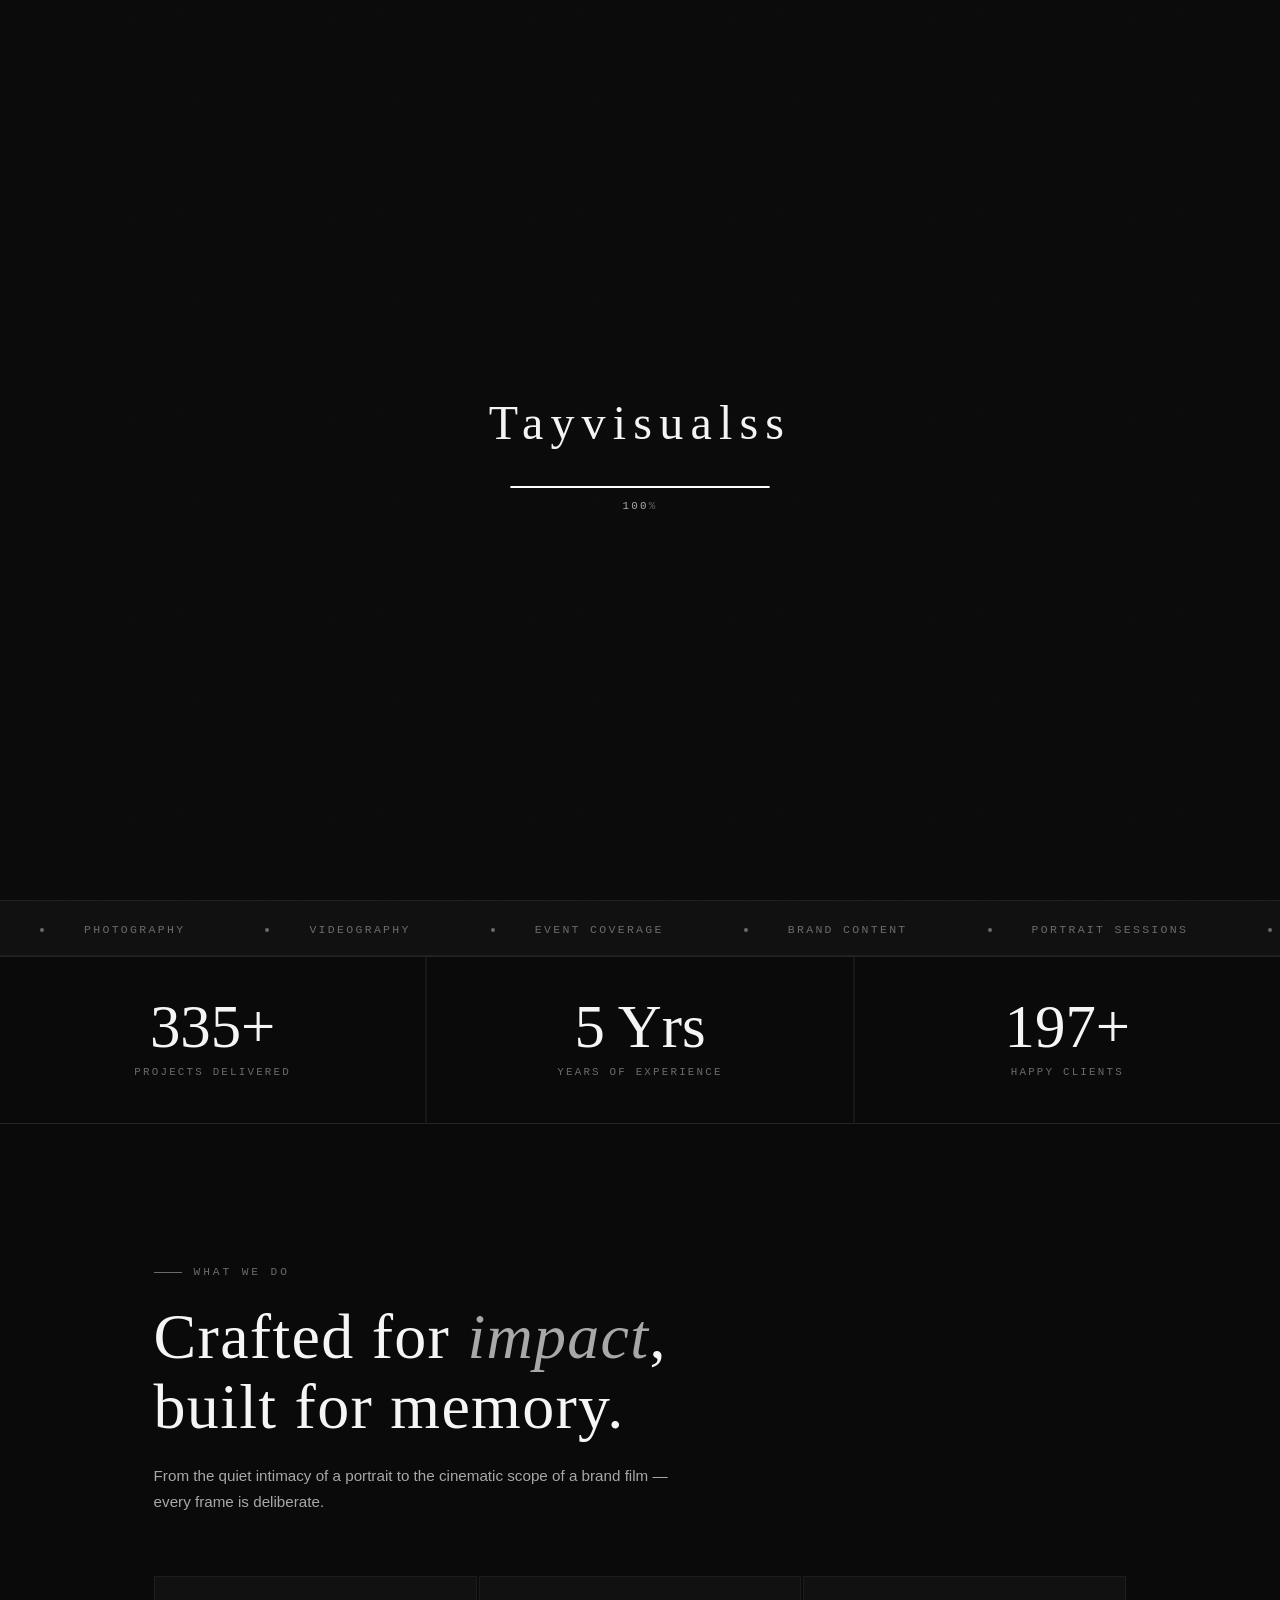
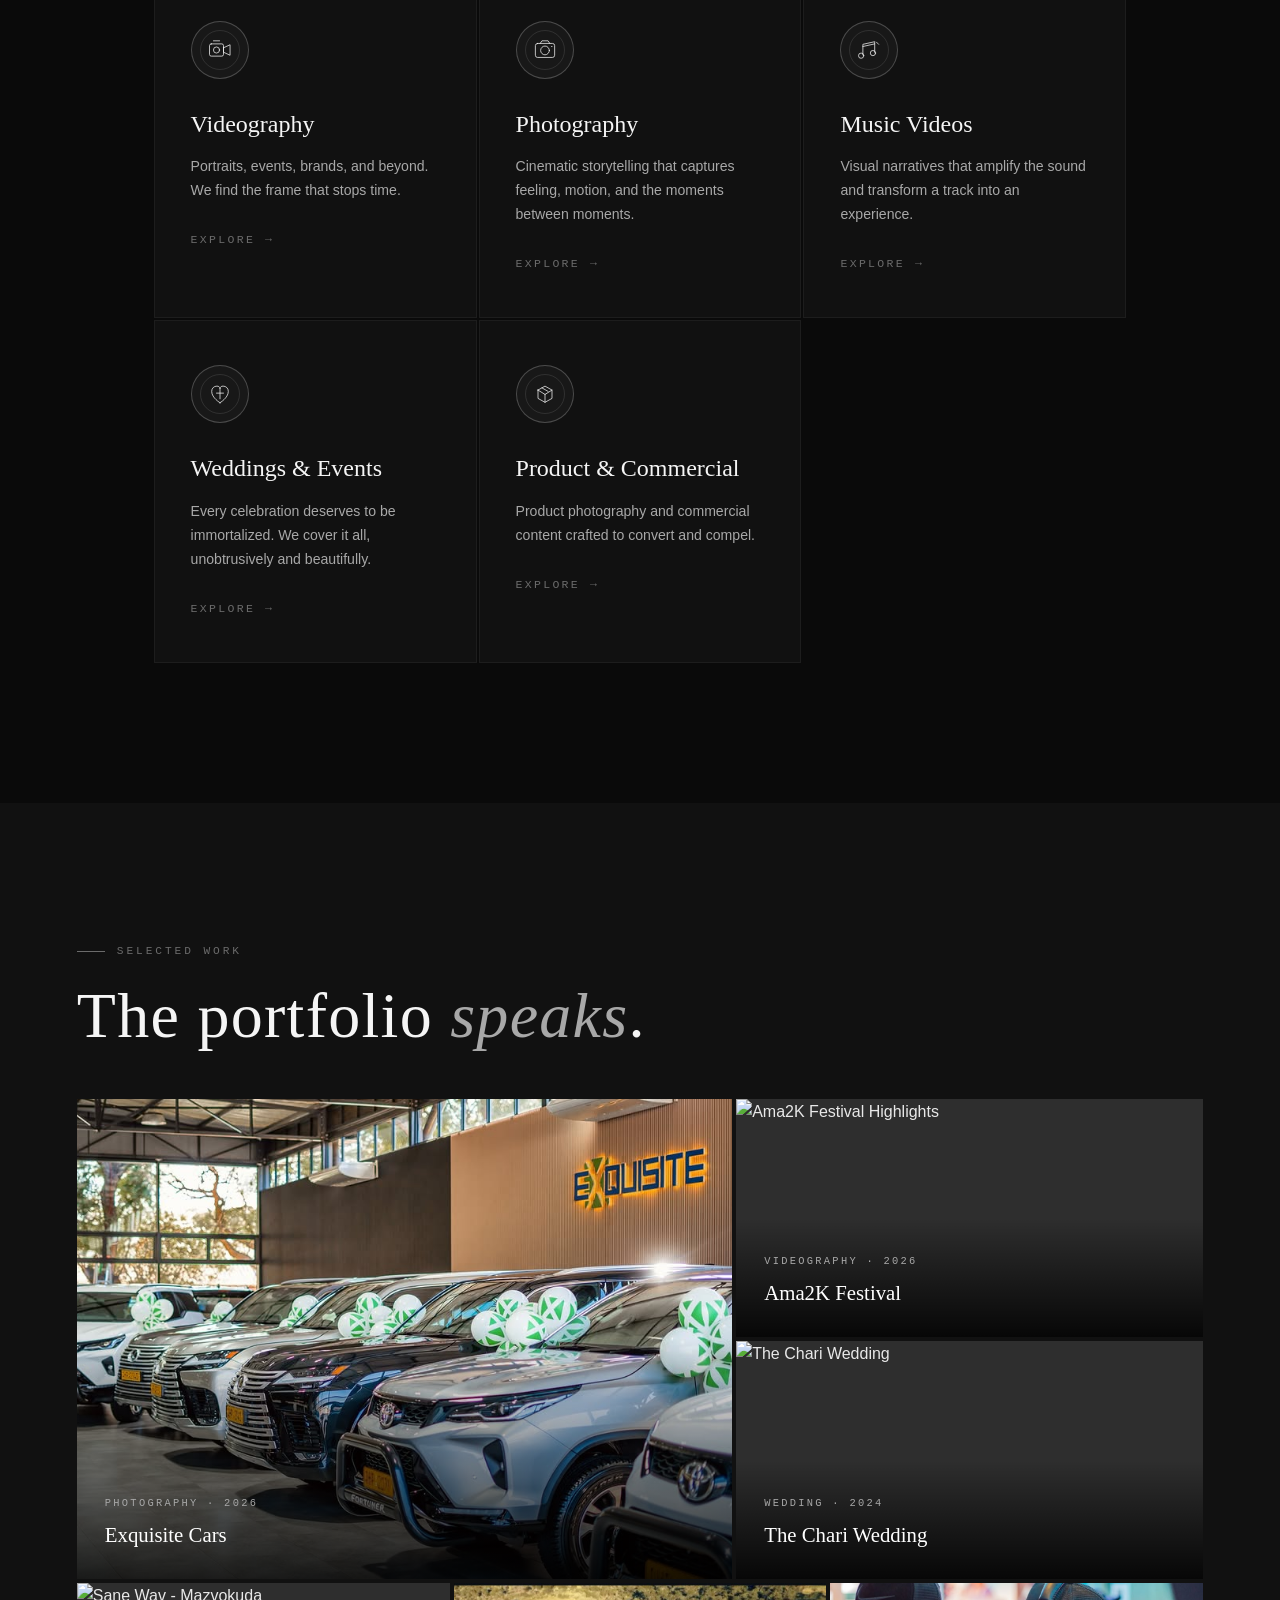
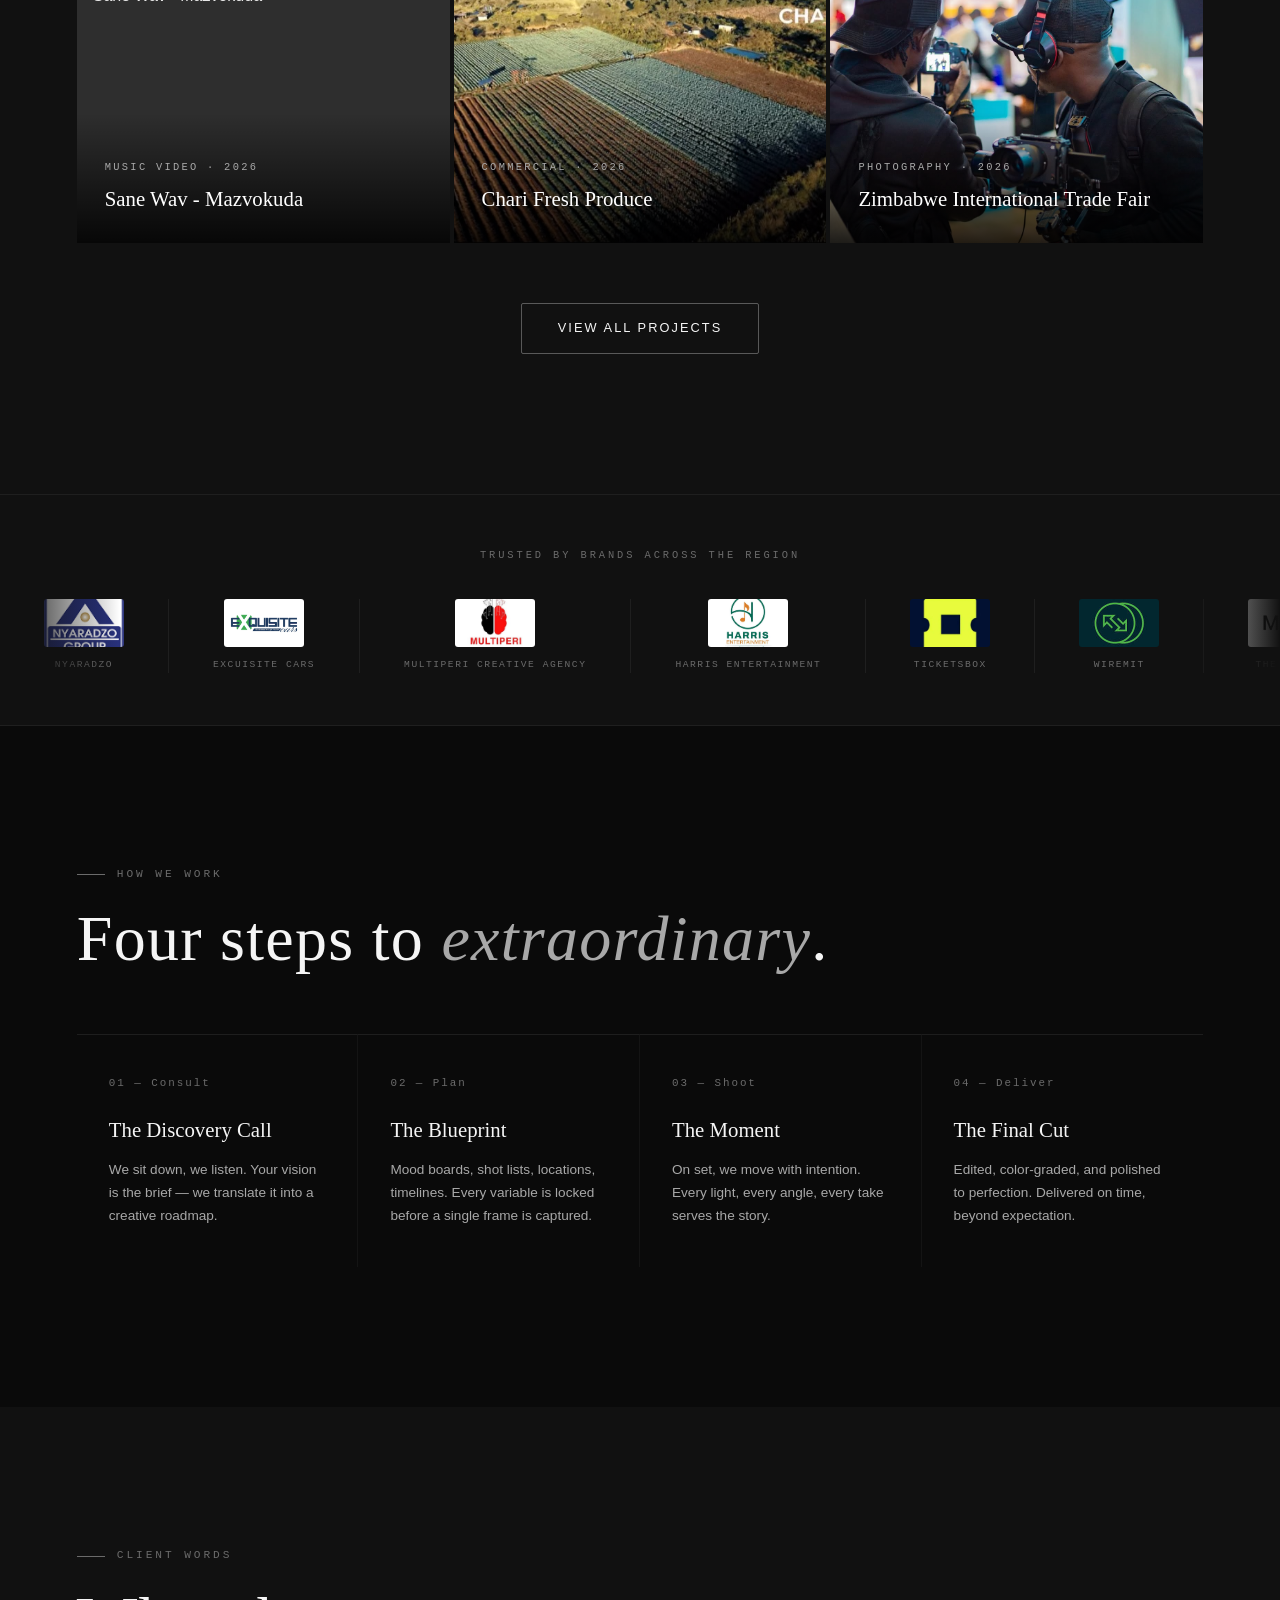
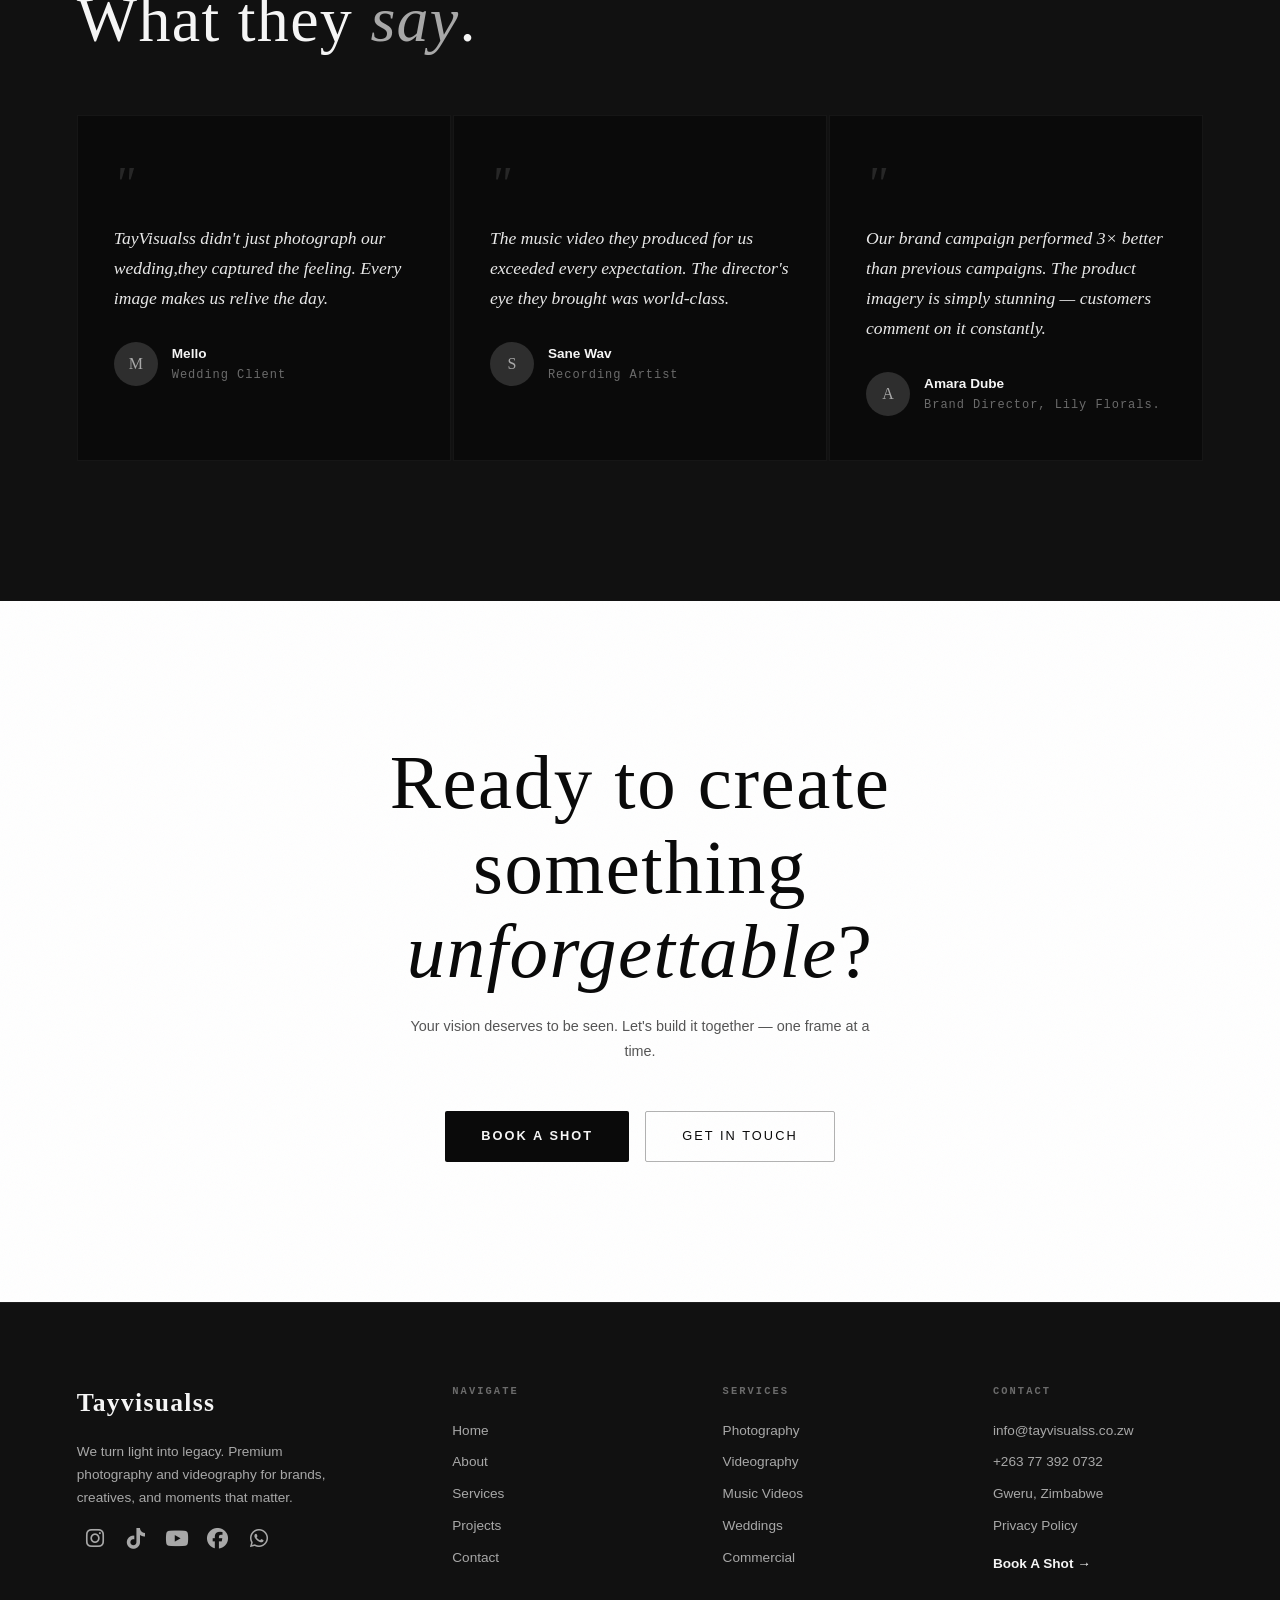
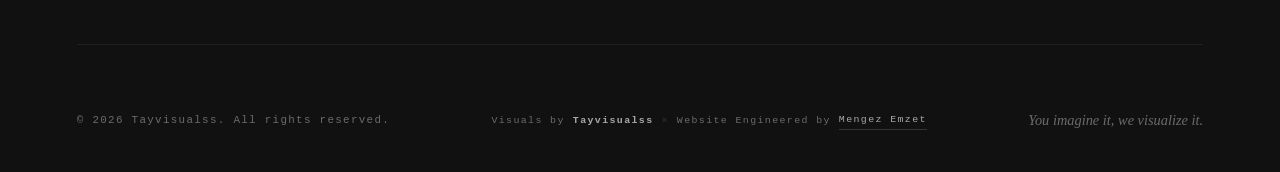
==== index.html @ 9917e2be "Fixed footer links" ====
<!DOCTYPE html>
<html lang="en">
<head>
  <meta charset="UTF-8" />
  <meta name="viewport" content="width=device-width, initial-scale=1.0, maximum-scale=1.0, user-scalable=no" />
  <meta name="description" content="TayVisualss — Premium photography & videography. We visualize the stories you imagine." />
  <title>TayVisualss — Videography & Photography</title>
  <link rel="stylesheet" href="https://cdnjs.cloudflare.com/ajax/libs/font-awesome/6.5.0/css/all.min.css" />
  <link rel="stylesheet" href="style.css">
  <link rel="icon" href="assets/logo.jpeg">
  <meta http-equiv="Content-Security-Policy" content="default-src 'self'; script-src 'self' 'unsafe-inline' https://www.google.com/recaptcha/ https://www.gstatic.com/recaptcha/; style-src 'self' 'unsafe-inline' https://cdnjs.cloudflare.com https://fonts.googleapis.com; font-src 'self' https://cdnjs.cloudflare.com https://fonts.gstatic.com data:; img-src 'self' data: blob: https://img.youtube.com https://images.unsplash.com; media-src 'self'; frame-src https://www.google.com/recaptcha/ https://recaptcha.google.com/; connect-src 'self' https://formspree.io; form-action 'self' https://formspree.io; base-uri 'self'; object-src 'none';">
  <meta http-equiv="X-XSS-Protection" content="1; mode=block" />
  <meta http-equiv="X-Content-Type-Options" content="nosniff" />
  <meta http-equiv="X-Frame-Options" content="DENY" />
  <meta http-equiv="Referrer-Policy" content="strict-origin-when-cross-origin" />
  <meta name="robots" content="noimageindex, noodp" />
</head>
<body>

<!-- ════════════════════════════════════════════════
     PAGE LOADER
════════════════════════════════════════════════ -->
<div id="page-loader">
  <div class="loader-logo">Tayvisualss</div>
  <div class="loader-bar-wrapper">
    <div class="loader-bar">
      <div class="loader-bar-progress"></div>
    </div>
    <div class="loader-percentage">
      <span id="loader-percent">0</span>%
    </div>
  </div>
</div>

<!-- PAGE TRANSITION CURTAIN -->
<div class="page-transition"></div>

<!-- ════════════════════════════════════════════════
     CUSTOM CURSOR
════════════════════════════════════════════════ -->
<div class="cursor-dot"></div>
<div class="cursor-ring"></div>

<!-- ════════════════════════════════════════════════
     MOBILE MENU OVERLAY
════════════════════════════════════════════════ -->
<div class="mobile-menu-overlay"></div>

<!-- ════════════════════════════════════════════════
     MOBILE MENU
════════════════════════════════════════════════ -->
<nav class="mobile-menu">
  <ul class="mobile-nav-links">
    <li><a class="mobile-nav-link" href="index.html" data-page="home">Home</a></li>
    <li><a class="mobile-nav-link" href="about.html" data-page="about">About</a></li>
    <li><a class="mobile-nav-link" href="services.html" data-page="services">Services</a></li>
    <li><a class="mobile-nav-link" href="projects.html" data-page="projects">Projects</a></li>
    <li><a class="mobile-nav-link" href="contact.html" data-page="contact">Contact</a></li>
  </ul>
  <a class="mobile-nav-cta" href="book.html" data-page="book">Book A Shot</a>
  <p class="mobile-menu-footer">© 2026 Tayvisualss</p>
</nav>

<!-- ════════════════════════════════════════════════
     NAVBAR
════════════════════════════════════════════════ -->
<header id="navbar">
  <div class="nav-inner">
    <a class="nav-brand" href="#" data-page="home">
      <!-- ─── PICTURE LOGO ────────────────────────────────── -->
      <div class="nav-logo-wrapper">
        <picture class="nav-logo-picture">
          <!-- WebP format (modern browsers) -->
          <source 
            srcset="assets/logo.jpeg" 
            type="image/webp"
          >
          <!-- PNG fallback -->
          <source 
            srcset="assets/logo.jpeg" 
            type="image/png"
          >
          <!-- SVG fallback (if you want to keep it) -->
          <img 
            src="assets/logo.jpeg" 
            alt="TayVisualss Logo" 
            class="nav-logo-img"
            width="40"
            height="40"
            loading="lazy"
          >
        </picture>
      </div>
      <span class="nav-name">Tayvisualss</span>
    </a>

    <ul class="nav-links">
      <li><a class="nav-link active" href="index.html" data-page="home">Home</a></li>
      <li><a class="nav-link" href="about.html" data-page="about">About</a></li>
      <li><a class="nav-link" href="services.html" data-page="services">Services</a></li>
      <li><a class="nav-link" href="projects.html" data-page="projects">Projects</a></li>
      <li><a class="nav-link" href="contact.html" data-page="contact">Contact</a></li>
      <li><a class="nav-cta" href="book.html" data-page="book">Book A Shot</a></li>
    </ul>

    <button class="hamburger" aria-label="Menu">
      <span></span><span></span><span></span>
    </button>
  </div>
</header>

<!-- ════════════════════════════════════════════════
     PAGE: HOME
════════════════════════════════════════════════ -->
<main id="page-home" class="page active">

  <!-- HERO -->
<section class="hero">
  
  <!-- ─── VIDEO BACKGROUND ─────────────────────────── -->
  <div class="hero-video-bg">
    <video 
      autoplay 
      muted 
      loop 
      playsinline 
      preload="auto"
      poster="assets/hero-poster.jpg"
    >
      <source src="assets/hero-video.mp4" type="video/mp4">
      <source src="assets/hero-video.mp4" type="video/webm">
      <!-- Fallback message if video fails -->
      <p>Your browser doesn't support HTML5 video.</p>
    </video>
    <div class="hero-overlay"></div>
  </div>

  <!-- ─── CANVAS FALLBACK (hidden by default) ──────── -->
  <div class="hero-canvas-bg" style="display:none;">
    <canvas id="hero-canvas"></canvas>
  </div>

  <!-- ─── HERO CONTENT ──────────────────────────────── -->
  <div class="hero-content">
    <h1 class="hero-title hero-animate" style="opacity:0;transform:translateY(-30px);transition:opacity 0.9s cubic-bezier(.16,1,.3,1),transform 0.9s cubic-bezier(.16,1,.3,1)">
      TayVisualss
    </h1>

    <div class="hero-spacer hero-animate" style="opacity:0;transition:opacity 1s ease 0.3s">
      <div class="hero-spacer-line"></div>
    </div>

    <p class="hero-tagline hero-animate" style="opacity:0;transform:translateY(20px);transition:opacity 0.9s cubic-bezier(.16,1,.3,1) 0.45s,transform 0.9s cubic-bezier(.16,1,.3,1) 0.45s">
      You imagine it, we visualize it.
    </p>

    <p class="hero-sub hero-animate" style="opacity:0;transition:opacity 0.9s ease 0.6s">
        Videography · Photography
    </p>

    <div class="hero-cta-group hero-animate" style="opacity:0;transform:translateY(16px);transition:opacity 0.9s ease 0.75s,transform 0.9s ease 0.75s">
      <a class="btn-primary" href="book.html" data-page="book">
        <span>Book A Shot</span>
        <span>→</span>
      </a>
      <a class="btn-secondary" href="projects.html" data-page="projects">View Work</a>
    </div>
  </div>
</section>


  <!-- TICKER -->
  <div class="ticker-wrap">
    <div class="ticker-track">
      <span class="ticker-item"><span class="dot"></span>Photography</span>
      <span class="ticker-item"><span class="dot"></span>Videography</span>
      <span class="ticker-item"><span class="dot"></span>Event Coverage</span>
      <span class="ticker-item"><span class="dot"></span>Brand Content</span>
      <span class="ticker-item"><span class="dot"></span>Portrait Sessions</span>
      <span class="ticker-item"><span class="dot"></span>Commercial Shoots</span>
      <span class="ticker-item"><span class="dot"></span>Wedding Films</span>
      <span class="ticker-item"><span class="dot"></span>Music Videos</span>
      <span class="ticker-item"><span class="dot"></span>Documentary</span>
      <span class="ticker-item"><span class="dot"></span>Product Photography</span>
    </div>
  </div>

  <!-- STATS -->
  <div class="stats-strip">
    <div class="stat-item reveal from-bottom">
      <span class="stat-number" data-count="340" data-suffix="+">0</span>
      <span class="stat-label">Projects Delivered</span>
    </div>
    <div class="stat-item reveal from-bottom reveal-delay-1">
      <span class="stat-number" data-count="5" data-suffix=" Yrs">0</span>
      <span class="stat-label">Years of Experience</span>
    </div>
    <div class="stat-item reveal from-bottom reveal-delay-2">
      <span class="stat-number" data-count="200" data-suffix="+">0</span>
      <span class="stat-label">Happy Clients</span>
    </div>
    <!-- <div class="stat-item reveal from-bottom reveal-delay-3">
      <span class="stat-number" data-count="12" data-suffix="">0</span>
      <span class="stat-label">Industry Awards</span>
    </div> -->
  </div>

  <!-- SERVICES PREVIEW -->
  <div class="section-full" style="background:var(--black);padding-top:var(--section-pad);padding-bottom:var(--section-pad)">
    <div class="section" style="padding-top:0;padding-bottom:0">
      <div class="reveal from-left">
        <span class="section-label">What We Do</span>
        <h2 class="section-title">Crafted for <em>impact</em>,<br>built for memory.</h2>
        <p class="section-desc">From the quiet intimacy of a portrait to the cinematic scope of a brand film — every frame is deliberate.</p>
      </div>

      <div class="services-preview-grid" style="margin-top:60px">

        <!-- Videography -->
        <div class="service-card reveal from-left">
          <span class="service-card-icon futuristic-icon" aria-hidden="true">
            <svg viewBox="0 0 64 64" fill="none">
              <rect x="8" y="18" width="32" height="28" rx="4"></rect>
              <path d="M40 27L55 20V44L40 37V27Z"></path>
              <circle cx="24" cy="32" r="7"></circle>
              <path d="M17 11H31"></path>
            </svg>
          </span>
          <h3 class="service-card-title">Videography</h3>
          <p class="service-card-desc">Portraits, events, brands, and beyond. We find the frame that stops time.</p>
          <a href="services.html"><div class="service-card-arrow">Explore <span>→</span></div></a>
        </div>
      
        <!-- Photography -->
        <div class="service-card reveal from-bottom reveal-delay-1">
          <span class="service-card-icon futuristic-icon" aria-hidden="true">
            <svg viewBox="0 0 64 64" fill="none">
              <rect x="10" y="17" width="44" height="32" rx="5"></rect>
              <circle cx="32" cy="33" r="10"></circle>
              <path d="M21 17L25 11H39L43 17"></path>
              <path d="M47 24H48"></path>
            </svg>
          </span>
          <h3 class="service-card-title">Photography</h3>
          <p class="service-card-desc">Cinematic storytelling that captures feeling, motion, and the moments between moments.</p>
          <a href="services.html"><div class="service-card-arrow">Explore <span>→</span></div></a>
        </div>
      
        <!-- Music Videos -->
        <div class="service-card reveal from-left reveal-delay-1">
          <span class="service-card-icon futuristic-icon" aria-hidden="true">
            <svg viewBox="0 0 64 64" fill="none">
              <path d="M18 43V19L45 13V37"></path>
              <path d="M18 24L45 18"></path>
              <circle cx="14" cy="45" r="6"></circle>
              <circle cx="41" cy="39" r="6"></circle>
              <path d="M49 14L54 19"></path>
            </svg>
          </span>
          <h3 class="service-card-title">Music Videos</h3>
          <p class="service-card-desc">Visual narratives that amplify the sound and transform a track into an experience.</p>
          <a href="services.html"><div class="service-card-arrow">Explore <span>→</span></div></a>
        </div>
      
        <!-- Weddings & Events -->
        <div class="service-card reveal from-bottom reveal-delay-2">
          <span class="service-card-icon futuristic-icon" aria-hidden="true">
            <svg viewBox="0 0 64 64" fill="none">
              <path d="M32 52S13 41 13 26C13 19 18 14 25 14C29 14 32 16 32 20C32 16 35 14 39 14C46 14 51 19 51 26C51 41 32 52 32 52Z"></path>
              <path d="M32 20V43"></path>
              <path d="M24 30H40"></path>
            </svg>
          </span>
          <h3 class="service-card-title">Weddings & Events</h3>
          <p class="service-card-desc">Every celebration deserves to be immortalized. We cover it all, unobtrusively and beautifully.</p>
          <a href="services.html"><div class="service-card-arrow">Explore <span>→</span></div></a>
        </div>
      
        <!-- Product & Commercial -->
        <div class="service-card reveal from-right reveal-delay-3">
          <span class="service-card-icon futuristic-icon" aria-hidden="true">
            <svg viewBox="0 0 64 64" fill="none">
              <path d="M16 23L32 14L48 23V42L32 51L16 42V23Z"></path>
              <path d="M16 23L32 33L48 23"></path>
              <path d="M32 33V51"></path>
              <path d="M25 18L39 26"></path>
            </svg>
          </span>
          <h3 class="service-card-title">Product & Commercial</h3>
          <p class="service-card-desc">Product photography and commercial content crafted to convert and compel.</p>
          <a href="services.html"><div class="service-card-arrow">Explore <span>→</span></div></a>
        </div>
      
      </div>
    </div>
  </div>



  <div class="section-full" style="padding:var(--section-pad) clamp(20px,6vw,80px);background:var(--off-black)">
    <div style="max-width:1400px;margin:0 auto">
      <div class="reveal from-left">
        <span class="section-label">Selected Work</span>
        <h2 class="section-title">The portfolio <em>speaks</em>.</h2>
      </div>
      <div class="work-grid reveal from-bottom" style="margin-top:48px">
  
        <!-- 1 — LARGE hero item: Portrait / Photography -->
        <div class="work-item">
          <img
            class="work-img" draggable="false" data-no-context="true"
            src="images/exquisite.jpg"
            alt="Exquisite Cars"
            loading="lazy"
          />
          <div class="work-item-overlay"></div>
          <div class="work-item-info">
            <div class="work-item-cat">Photography · 2026</div>
            <div class="work-item-title">Exquisite Cars</div>
          </div>
        </div>
  
        <!-- 2 — Music / Videography (YouTube thumbnail) -->
        <div class="work-item">
          <img
            class="work-img" draggable="false" data-no-context="true"
            src="https://img.youtube.com/vi/60IUKSgQ1CE/maxresdefault.jpg"
            alt="Ama2K Festival Highlights"
            loading="lazy"
          />
          <div class="work-item-overlay"></div>
          <div class="work-item-info">
            <div class="work-item-cat">Videography · 2026</div>
            <div class="work-item-title">Ama2K Festival</div>
          </div>
        </div>
  
        <!-- 3 — Wedding / Photography -->
        <div class="work-item">
          <img
            class="work-img" draggable="false" data-no-context="true"
            src="https://img.youtube.com/vi/OD10NaL5gQY/maxresdefault.jpg"
            alt="The Chari Wedding"
            loading="lazy"
          />
          <div class="work-item-overlay"></div>
          <div class="work-item-info">
            <div class="work-item-cat">Wedding · 2024</div>
            <div class="work-item-title">The Chari Wedding</div>
          </div>
        </div>
  
        <!-- 4 — Music Video (YouTube thumbnail) -->
        <div class="work-item">
          <img
            class="work-img" draggable="false" data-no-context="true"
            src="https://img.youtube.com/vi/4LANEaKaPBE/maxresdefault.jpg"
            alt="Sane Wav - Mazvokuda"
            loading="lazy"
          />
          <div class="work-item-overlay"></div>
          <div class="work-item-info">
            <div class="work-item-cat">Music Video · 2026</div>
            <div class="work-item-title">Sane Wav - Mazvokuda</div>
          </div>
        </div>
  
        <!-- 5 — Commercial / Product Photography -->
        <div class="work-item">
          <img
            class="work-img" draggable="false" data-no-context="true"
            src="images/chari.jpg"
            alt="Chari Fresh Produce"
            loading="lazy"
          />
          <div class="work-item-overlay"></div>
          <div class="work-item-info">
            <div class="work-item-cat">Commercial · 2026</div>
            <div class="work-item-title">Chari Fresh Produce</div>
          </div>
        </div>
  
        <div class="work-item">
          <img
            class="work-img" draggable="false" data-no-context="true"
            src="images/zitf.jpg"
            alt="ZITF"
            loading="lazy"
          />
          <div class="work-item-overlay"></div>
          <div class="work-item-info">
            <div class="work-item-cat">Photography · 2026</div>
            <div class="work-item-title">Zimbabwe International Trade Fair</div>
          </div>
        </div>
  
      </div>
  
      <!-- ─── VIEW ALL PROJECTS BUTTON ─── -->
      <div style="text-align:center;margin-top:60px" class="reveal from-bottom">
        <a class="btn-secondary" href="projects.html" data-page="projects">
          View All Projects
        </a>
      </div>
  
    </div>
  </div>

    <!-- BRANDS TICKER -->
    <div class="brands-section">
      <div class="brands-label reveal from-top">Trusted by brands across the region</div>
      <div class="brands-ticker-wrap">
        <!-- fade edges -->
        <div class="brands-fade brands-fade-left"></div>
        <div class="brands-fade brands-fade-right"></div>
        <div class="brands-ticker-track" id="brands-track">
          <!-- Brand 1 -->
          <div class="brand-item">
            <img src="images/nyaradzo.png" alt="Brand 1" class="brand-img" />
            <span class="brand-name">NYARADZO</span>
          </div>
          <!-- Brand 2 -->
          <div class="brand-item">
            <img src="images/excuisite.png" alt="Brand 2" class="brand-img" />
            <span class="brand-name">EXCUISITE CARS</span>
          </div>
          <!-- Brand 3 -->
          <div class="brand-item">
            <img src="images/multiperi.jpeg" alt="Brand 3" class="brand-img" />
            <span class="brand-name">MULTIPERI CREATIVE AGENCY</span>
          </div>
          <!-- Brand 4 -->
          <div class="brand-item">
            <img src="images/harris.jpeg" alt="Brand 4" class="brand-img" />
            <span class="brand-name">HARRIS ENTERTAINMENT</span>
          </div>
          <!-- Brand 5 -->
          <div class="brand-item">
            <img src="images/ticketsbox.jpeg" alt="Brand 5" class="brand-img" />
            <span class="brand-name">TICKETSBOX</span>
          </div>
          <!-- Brand 6 -->
          <div class="brand-item">
            <img src="images/wiremit.jpeg" alt="Brand 6" class="brand-img" />
            <span class="brand-name">WIREMIT</span>
          </div>
          <!-- Brand 7 -->
          <div class="brand-item">
            <img src="images/milli.png" alt="Brand 7" class="brand-img" />
            <span class="brand-name">THE MILLI</span>
          </div>
          <!-- Brand 8 -->
          <div class="brand-item">
            <img src="images/ja dijo.jpeg" alt="Brand 8" class="brand-img" />
            <span class="brand-name">JA'DIJO</span>
          </div>
          <!-- Duplicate set for seamless loop -->
          <div class="brand-item">
            <img src="images/nyaradzo.png" alt="Brand 1" class="brand-img" />
            <span class="brand-name">NYARADZO</span>
          </div>
          <div class="brand-item">
            <img src="images/excuisite.png" alt="Brand 2" class="brand-img" />
            <span class="brand-name">EXQUISITE CARS</span>
          </div>
          <div class="brand-item">
            <img src="images/multiperi.jpeg" alt="Brand 3" class="brand-img" />
            <span class="brand-name">MULTIPERI CREATIVE AGENCY</span>
          </div>
          <div class="brand-item">
            <img src="images/harris.jpeg" alt="Brand 4" class="brand-img" />
            <span class="brand-name">HARRIS ENTERTAINMENT</span>
          </div>
          <div class="brand-item">
            <img src="images/ticketsbox.jpeg" alt="Brand 5" class="brand-img" />
            <span class="brand-name">TICKETSBOX</span>
          </div>
          <div class="brand-item">
            <img src="images/wiremit.jpeg" alt="Brand 6" class="brand-img" />
            <span class="brand-name">WIREMIT</span>
          </div>
          <div class="brand-item">
            <img src="images/milli.png" alt="Brand 7" class="brand-img" />
            <span class="brand-name">THE MILLI</span>
          </div>
          <div class="brand-item">
            <img src="images/ja dijo.jpeg" alt="Brand 8" class="brand-img" />
            <span class="brand-name">JA'DIJO</span>
          </div>
        </div>
      </div>
    </div>

  <!-- PROCESS -->
  <div class="section-full" style="background:var(--black);padding:var(--section-pad) clamp(20px,6vw,80px)">
    <div style="max-width:1400px;margin:0 auto">
      <div class="reveal from-top">
        <span class="section-label">How We Work</span>
        <h2 class="section-title">Four steps to <em>extraordinary</em>.</h2>
      </div>
      <div class="process-steps reveal from-bottom">
        <div class="process-step">
          <div class="process-step-num">01 — Consult</div>
          <h4 class="process-step-title">The Discovery Call</h4>
          <p class="process-step-desc">We sit down, we listen. Your vision is the brief — we translate it into a creative roadmap.</p>
        </div>
        <div class="process-step">
          <div class="process-step-num">02 — Plan</div>
          <h4 class="process-step-title">The Blueprint</h4>
          <p class="process-step-desc">Mood boards, shot lists, locations, timelines. Every variable is locked before a single frame is captured.</p>
        </div>
        <div class="process-step">
          <div class="process-step-num">03 — Shoot</div>
          <h4 class="process-step-title">The Moment</h4>
          <p class="process-step-desc">On set, we move with intention. Every light, every angle, every take serves the story.</p>
        </div>
        <div class="process-step">
          <div class="process-step-num">04 — Deliver</div>
          <h4 class="process-step-title">The Final Cut</h4>
          <p class="process-step-desc">Edited, color-graded, and polished to perfection. Delivered on time, beyond expectation.</p>
        </div>
      </div>
    </div>
  </div>

  <!-- TESTIMONIALS -->
  <div class="section-full testimonials-section" style="padding:var(--section-pad) clamp(20px,6vw,80px)">
    <div style="max-width:1400px;margin:0 auto">
      <div class="reveal from-right">
        <span class="section-label">Client Words</span>
        <h2 class="section-title">What they <em>say</em>.</h2>
      </div>
      <div class="testimonials-grid">
        <div class="testimonial-card reveal from-left">
          <div class="testimonial-quote">"</div>
          <p class="testimonial-text">TayVisualss didn't just photograph our wedding,they captured the feeling. Every image makes us relive the day.</p>
          <div class="testimonial-author">
            <div class="testimonial-avatar">M</div>
            <div>
              <div class="testimonial-name">Mello</div>
              <div class="testimonial-role">Wedding Client</div>
            </div>
          </div>
        </div>
        <div class="testimonial-card reveal from-bottom reveal-delay-2">
          <div class="testimonial-quote">"</div>
          <p class="testimonial-text">The music video they produced for us exceeded every expectation. The director's eye they brought was world-class.</p>
          <div class="testimonial-author">
            <div class="testimonial-avatar">S</div>
            <div>
              <div class="testimonial-name">Sane Wav</div>
              <div class="testimonial-role">Recording Artist</div>
            </div>
          </div>
        </div>
        <div class="testimonial-card reveal from-right reveal-delay-1">
          <div class="testimonial-quote">"</div>
          <p class="testimonial-text">Our brand campaign performed 3× better than previous campaigns. The product imagery is simply stunning — customers comment on it constantly.</p>
          <div class="testimonial-author">
            <div class="testimonial-avatar">A</div>
            <div>
              <div class="testimonial-name">Amara Dube</div>
              <div class="testimonial-role">Brand Director, Lily Florals.</div>
            </div>
          </div>
        </div>
      </div>
    </div>
  </div>

  <!-- HOME CTA BAND -->
  <div class="cta-band">
    <div class="cta-band-grain"></div>
    <h2 class="cta-band-title reveal from-bottom">Ready to create something <em>unforgettable</em>?</h2>
    <p class="cta-band-sub reveal from-bottom reveal-delay-2">Your vision deserves to be seen. Let's build it together — one frame at a time.</p>
    <div class="cta-band-actions reveal from-bottom reveal-delay-3">
      <a class="btn-dark" href="book.html" data-page="book">Book A Shot</a>
      <a class="btn-outline-dark" href="contact.html" data-page="contact">Get In Touch</a>
    </div>
  </div>

</main>

<!-- ════════════════════════════════════════════════
     FOOTER (shown on all pages)
════════════════════════════════════════════════ -->
<footer>
  <div class="footer-inner">
    <div class="footer-top">
      <div class="footer-brand">
        <span class="nav-name">Tayvisualss</span>
        <p>We turn light into legacy. Premium photography and videography for brands, creatives, and moments that matter.</p>
        <div class="footer-social">
          <a href="https://www.instagram.com/tayvisualss?igsh=bHJiNDJjOGJvYTNp" title="Instagram"><i class="fa-brands fa-instagram"></i></a>
          <a href="https://www.tiktok.com/@tayvisualss?_r=1&_t=ZS-97Zy0SLtEe8" title="TikTok"><i class="fa-brands fa-tiktok"></i></a>
          <a href="http://www.youtube.com/@tayvisualss" title="YouTube"><i class="fa-brands fa-youtube"></i></a>
          <a href="https://www.facebook.com/tayoffficial
          " title="Facebook"><i class="fa-brands fa-facebook"></i></a>
          <a href="https://wa.me/263773920732" title="WhatsApp"><i class="fa-brands fa-whatsapp"></i></a>
        </div>
      </div>
 
      <div class="footer-col">
        <h5>Navigate</h5>
        <a href="index.html" data-page="home">Home</a>
        <a href="about.html" data-page="about">About</a>
        <a href="services.html" data-page="services">Services</a>
        <a href="projects.html" data-page="projects">Projects</a>
        <a href="contact.html" data-page="contact">Contact</a>
      </div>
 
      <div class="footer-col">
        <h5>Services</h5>
        <a href="services.html" data-page="services">Photography</a>
        <a href="services.html" data-page="services">Videography</a>
        <a href="services.html" data-page="services">Music Videos</a>
        <a href="services.html" data-page="services">Weddings</a>
        <a href="services.html" data-page="services">Commercial</a>
      </div>
 
      <div class="footer-col">
        <h5>Contact</h5>
        <a>info@tayvisualss.co.zw</a>
        <a href="+263 77 392 0732">+263 77 392 0732</a>
        <a>Gweru, Zimbabwe</a>
        <a href="privacy.html" style="color:var(--silver)">Privacy Policy</a>
        <a href="book.html" data-page="book" style="margin-top:16px;color:var(--white);font-weight:600">Book A Shot →</a>
      </div>
    </div>
 
    <div class="footer-bottom">
      <p class="footer-copy">© 2026 Tayvisualss. All rights reserved.</p>
      <p class="footer-credit">
        Visuals by <span class="footer-credit-brand">Tayvisualss</span>
        <span class="footer-credit-divider">×</span>
        Website Engineered by <a href="https://mengezemzet.co.zw" target="_blank" rel="noopener" class="footer-credit-link">Mengez Emzet</a>
      </p>
      <p class="footer-tagline">You imagine it, we visualize it.</p>
    </div>
  </div>
</footer>

<script src="script.js"></script>
</body>
</html>
---- style.css ----
/* ===================================================
   TayVisualss — style.css
   Black & White Cinematic Design System
   =================================================== */

/* ─── FONTS ─────────────────────────────────────── */
@import url('https://fonts.googleapis.com/css2?family=Cormorant+Garamond:ital,wght@0,300;0,400;0,600;1,300;1,400&family=Space+Grotesk:wght@300;400;500;600;700&family=Space+Mono:ital,wght@0,400;0,700;1,400&display=swap');

/* ─── CUSTOM PROPERTIES ─────────────────────────── */
:root {
  --black: #0a0a0a;
  --off-black: #111111;
  --dark-grey: #1a1a1a;
  --mid-grey: #2e2e2e;
  --light-grey: #6b6b6b;
  --silver: #a8a8a8;
  --off-white: #e8e8e8;
  --white: #f5f5f5;
  --pure-white: #ffffff;

  --font-display: 'Cormorant Garamond', serif;
  --font-body: 'Space Grotesk', sans-serif;
  --font-mono: 'Space Mono', monospace;

  --transition: 0.4s cubic-bezier(0.16, 1, 0.3, 1);
  --transition-fast: 0.2s cubic-bezier(0.16, 1, 0.3, 1);
  --transition-slow: 0.8s cubic-bezier(0.16, 1, 0.3, 1);

  --nav-height: 76px;
  --section-pad: clamp(80px, 12vw, 140px);
}

/* ─── RESET ─────────────────────────────────────── */
*, *::before, *::after { box-sizing: border-box; margin: 0; padding: 0; }
html { scroll-behavior: smooth; font-size: 16px; }
body {
  background: var(--black);
  color: var(--off-white);
  font-family: var(--font-body);
  font-weight: 400;
  line-height: 1.6;
  overflow-x: hidden;
  -webkit-font-smoothing: antialiased;
}
img, video { display: block; max-width: 100%; }
a { text-decoration: none; color: inherit; }
ul { list-style: none; }
button { cursor: pointer; border: none; background: none; font-family: inherit; }

@media (min-width: 1600px) {
  html {
    font-size: 112.5%; /* scales all rem/em values up proportionally */
  }
}

@media (min-width: 1920px) {
  html {
    font-size: 125%;
  }
}

/* ─── SCROLLBAR ──────────────────────────────────── */
::-webkit-scrollbar { width: 4px; }
::-webkit-scrollbar-track { background: var(--black); }
::-webkit-scrollbar-thumb { background: var(--mid-grey); border-radius: 2px; }
::-webkit-scrollbar-thumb:hover { background: var(--silver); }

/* ─── SELECTION ──────────────────────────────────── */
::selection { background: var(--white); color: var(--black); }

/* ─── PAGE LOADER ────────────────────────────────────── */
#page-loader {
  position: fixed;
  inset: 0;
  background: #0a0a0a;
  z-index: 9999;
  display: flex;
  align-items: center;
  justify-content: center;
  flex-direction: column;
  gap: 24px;
  transition: opacity 0.7s ease, visibility 0.7s ease;
}
 
#page-loader.hidden {
  opacity: 0 !important;
  visibility: hidden !important;
  pointer-events: none !important;
}
 
/* ─── LOADER LOGO ────────────────────────────────────── */
.loader-logo {
  /* Fallback to system serif if web font hasn't loaded yet */
  font-family: var(--font-display, Georgia, serif);
  font-size: clamp(1.8rem, 5vw, 3rem);
  font-weight: 300;
  letter-spacing: 0.15em;
  color: #f5f5f5;
  /* from→to ensures it's always visible even if animation fails */
  opacity: 0;
  animation: loaderFade 0.5s ease 0.1s forwards;
}
 
/* ─── LOADER BAR WRAPPER ────────────────────────────── */
.loader-bar-wrapper {
  width: 260px;
  max-width: 80vw;
  display: flex;
  flex-direction: column;
  gap: 10px;
  align-items: center;
}
 
/* ─── LOADER BAR ─────────────────────────────────────── */
.loader-bar {
  width: 100%;
  height: 2px;
  background: rgba(255,255,255,0.1);
  border-radius: 4px;
  position: relative;
  overflow: hidden;
}
 
/* ─── LOADER BAR PROGRESS ───────────────────────────── */
.loader-bar-progress {
  position: absolute;
  top: 0;
  left: 0;
  height: 100%;
  width: 0%;
  background: #ffffff;
  border-radius: 4px;
  /* JS drives the width via inline style — CSS animation is a visual fallback only */
  transition: width 0.1s linear;
}
 
/* ─── LOADER PERCENTAGE ──────────────────────────────── */
.loader-percentage {
  font-family: var(--font-mono, 'Courier New', monospace);
  font-size: 0.68rem;
  letter-spacing: 0.2em;
  color: rgba(255,255,255,0.35);
  opacity: 0;
  animation: loaderFade 0.5s ease 0.3s forwards;
}
 
.loader-percentage span {
  display: inline-block;
  min-width: 24px;
  text-align: right;
  color: rgba(255,255,255,0.65);
  font-weight: 500;
}
 
/* ─── ANIMATIONS ──────────────────────────────────────── */
@keyframes loaderFade {
  from { opacity: 0; }
  to   { opacity: 1; }
}
 
/* ─── SHIMMER ON BAR ──────────────────────────────────── */
.loader-bar::after {
  content: '';
  position: absolute;
  top: 0; left: -100%;
  width: 60%;
  height: 100%;
  background: linear-gradient(90deg, transparent, rgba(255,255,255,0.4), transparent);
  animation: loaderShimmer 1.4s ease-in-out infinite;
}
@keyframes loaderShimmer {
  from { left: -60%; }
  to   { left: 120%; }
}

/* ─── CURSOR ─────────────────────────────────────── */
.cursor-dot, .cursor-ring {
  position: fixed;
  border-radius: 50%;
  pointer-events: none;
  z-index: 9998;
  transition: opacity 0.3s ease;
}
.cursor-dot {
  width: 6px; height: 6px;
  background: var(--white);
  transform: translate(-50%, -50%);
  top: 0; left: 0;
}
.cursor-ring {
  width: 36px; height: 36px;
  border: 1px solid rgba(245,245,245,0.5);
  transform: translate(-50%, -50%);
  top: 0; left: 0;
  transition: width 0.3s ease, height 0.3s ease, border-color 0.3s ease;
}
.cursor-ring.hover {
  width: 56px; height: 56px;
  border-color: var(--white);
}
@media (hover: none) { .cursor-dot, .cursor-ring { display: none; } }

/* ─── NAVIGATION ─────────────────────────────────── */
#navbar {
  position: fixed;
  top: 0; left: 0; right: 0;
  height: var(--nav-height);
  z-index: 1000;
  display: flex;
  align-items: center;
  padding: 0 clamp(20px, 5vw, 60px);
  transition: background var(--transition), backdrop-filter var(--transition), border-bottom var(--transition);
}
#navbar.scrolled {
  background: rgba(10,10,10,0.92);
  backdrop-filter: blur(20px);
  -webkit-backdrop-filter: blur(20px);
  border-bottom: 1px solid rgba(255,255,255,0.06);
}
.nav-inner {
  display: flex;
  align-items: center;
  justify-content: space-between;
  width: 100%;
  max-width: 1400px;
  margin: 0 auto;
}
.nav-brand {
  display: flex;
  align-items: center;
  gap: 12px;
}
.nav-logo-img {
  width: 40px; height: 40px;
  border-radius: 50%;
  object-fit: cover;
  border: 1px solid rgba(255,255,255,0.2);
  background: var(--mid-grey);
  display: flex;
  align-items: center;
  justify-content: center;
  overflow: hidden;
  flex-shrink: 0;
}
.nav-logo-svg {
  width: 40px; height: 40px;
  flex-shrink: 0;
}
.nav-name {
  font-family: var(--font-display);
  font-size: 1.4rem;
  font-weight: 600;
  letter-spacing: 0.05em;
  color: var(--white);
  white-space: nowrap;
}
.nav-links {
  display: flex;
  align-items: center;
  gap: clamp(24px, 3vw, 44px);
}
.nav-link {
  font-family: var(--font-body);
  font-size: 0.82rem;
  font-weight: 500;
  letter-spacing: 0.12em;
  text-transform: uppercase;
  color: var(--silver);
  position: relative;
  transition: color var(--transition-fast);
}
.nav-link::after {
  content: '';
  position: absolute;
  bottom: -4px; left: 0;
  width: 0; height: 1px;
  background: var(--white);
  transition: width var(--transition);
}
.nav-link:hover, .nav-link.active { color: var(--white); }
.nav-link:hover::after, .nav-link.active::after { width: 100%; }
.nav-cta {
  font-family: var(--font-body);
  font-size: 0.78rem;
  font-weight: 600;
  letter-spacing: 0.14em;
  text-transform: uppercase;
  color: var(--black);
  background: var(--white);
  padding: 10px 22px;
  border-radius: 2px;
  transition: background var(--transition-fast), color var(--transition-fast), transform var(--transition-fast);
  white-space: nowrap;
}
.nav-cta:hover {
  background: var(--off-white);
  transform: translateY(-1px);
}

/* ─── HAMBURGER ──────────────────────────────────── */
.hamburger {
  display: none;
  flex-direction: column;
  gap: 5px;
  padding: 6px;
  cursor: pointer;
  z-index: 1100;
}
.hamburger span {
  display: block;
  width: 26px;
  height: 1.5px;
  background: var(--white);
  transition: transform var(--transition), opacity var(--transition), width var(--transition);
  transform-origin: left center;
}
.hamburger.open span:nth-child(1) { transform: rotate(45deg) translateY(-1px); }
.hamburger.open span:nth-child(2) { opacity: 0; width: 0; }
.hamburger.open span:nth-child(3) { transform: rotate(-45deg) translateY(1px); }

/* ─── MOBILE MENU ────────────────────────────────── */
.mobile-menu {
  position: fixed;
  top: 0; left: 0;
  width: min(320px, 85vw);
  height: 100vh;
  background: var(--off-black);
  z-index: 1050;
  display: flex;
  flex-direction: column;
  padding: 100px 40px 60px;
  transform: translateX(-100%);
  transition: transform var(--transition-slow);
  border-right: 1px solid rgba(255,255,255,0.06);
}
.mobile-menu.open { transform: translateX(0); }
.mobile-menu-overlay {
  position: fixed;
  inset: 0;
  background: rgba(0,0,0,0.7);
  z-index: 1040;
  opacity: 0;
  pointer-events: none;
  transition: opacity var(--transition);
}
.mobile-menu-overlay.open { opacity: 1; pointer-events: all; }
.mobile-nav-links {
  display: flex;
  flex-direction: column;
  gap: 8px;
}
.mobile-nav-link {
  font-family: var(--font-display);
  font-size: 2rem;
  font-weight: 300;
  color: var(--silver);
  padding: 10px 0;
  border-bottom: 1px solid rgba(255,255,255,0.06);
  transition: color var(--transition-fast), padding-left var(--transition-fast);
  display: block;
}
.mobile-nav-link:hover { color: var(--white); padding-left: 8px; }
.mobile-nav-cta {
  margin-top: 40px;
  display: inline-block;
  font-size: 0.8rem;
  font-weight: 600;
  letter-spacing: 0.14em;
  text-transform: uppercase;
  color: var(--black);
  background: var(--white);
  padding: 14px 28px;
  text-align: center;
  transition: background var(--transition-fast);
}
.mobile-nav-cta:hover { background: var(--off-white); }
.mobile-menu-footer {
  margin-top: auto;
  font-size: 0.75rem;
  color: var(--light-grey);
  letter-spacing: 0.08em;
}

/* ─── REVEAL ANIMATIONS ──────────────────────────── */
.reveal {
  opacity: 0;
  transform: translateY(40px);
  transition: opacity 0.8s cubic-bezier(0.16,1,0.3,1), transform 0.8s cubic-bezier(0.16,1,0.3,1);
}
.reveal.from-left { transform: translateX(-60px); }
.reveal.from-right { transform: translateX(60px); }
.reveal.from-top { transform: translateY(-40px); }
.reveal.from-bottom { transform: translateY(60px); }
.reveal.scale-in { transform: scale(0.92); }
.reveal.visible {
  opacity: 1;
  transform: translate(0) scale(1);
}
.reveal-delay-1 { transition-delay: 0.1s; }
.reveal-delay-2 { transition-delay: 0.2s; }
.reveal-delay-3 { transition-delay: 0.3s; }
.reveal-delay-4 { transition-delay: 0.4s; }
.reveal-delay-5 { transition-delay: 0.5s; }
.reveal-delay-6 { transition-delay: 0.6s; }

/* ─── PAGE WRAPPER ───────────────────────────────── */
.page { display: none; }
.page.active { display: block; }

/* ─── HERO ───────────────────────────────────────── */
.hero {
  position: relative;
  min-height: 100vh;
  display: flex;
  flex-direction: column;
  align-items: center;
  justify-content: flex-start;
  overflow: hidden;
  padding: calc(var(--nav-height) + 40px) 20px 0;
}
.hero-video-bg {
  position: absolute;
  inset: 0;
  z-index: 0;
}
.hero-video-bg video {
  width: 100%; height: 100%;
  object-fit: cover;
}
.hero-video-bg::after {
  content: '';
  position: absolute;
  inset: 0;
  background: linear-gradient(
    to bottom,
    rgba(10,10,10,0.55) 0%,
    rgba(10,10,10,0.3) 40%,
    rgba(10,10,10,0.7) 100%
  );
}
/* Animated fallback when no video */
.hero-canvas-bg {
  position: absolute;
  inset: 0;
  z-index: 0;
}
canvas#hero-canvas {
  width: 100%;
  height: 100%;
}
.hero-content {
  position: relative;
  z-index: 2;
  text-align: center;
  width: 100%;
  max-width: 900px;
  display: flex;
  flex-direction: column;
  align-items: center;
}
.hero-title {
  font-family: var(--font-display);
  font-size: clamp(3.8rem, 10vw, 9rem);
  font-weight: 300;
  letter-spacing: 0.08em;
  line-height: 1;
  color: var(--pure-white);
  text-transform: uppercase;
}
.hero-spacer {
  height: clamp(200px, 20vh, 280px);
  width: 100%;
  display: flex;
  align-items: center;
  justify-content: center;
}
.hero-spacer-line {
  width: 1px;
  height: 100%;
  background: linear-gradient(to bottom, rgba(255,255,255,0), rgba(255,255,255,0.3), rgba(255,255,255,0));
  animation: pulseOpacity 2.5s ease-in-out infinite;
}
@keyframes pulseOpacity { 0%,100% { opacity: 0.3; } 50% { opacity: 1; } }
.hero-tagline {
  font-family: var(--font-display);
  font-size: clamp(1.1rem, 2.8vw, 2rem);
  font-weight: 300;
  font-style: italic;
  letter-spacing: 0.04em;
  color: rgba(245,245,245,0.85);
}
.hero-sub {
  margin-top: 28px;
  font-family: var(--font-body);
  font-size: clamp(0.78rem, 1.4vw, 0.9rem);
  font-weight: 400;
  letter-spacing: 0.22em;
  text-transform: uppercase;
  color: rgba(168,168,168,0.8);
}
.hero-cta-group {
  margin-top: 52px;
  display: flex;
  gap: 20px;
  flex-wrap: wrap;
  justify-content: center;
}
.btn-primary {
  display: inline-flex;
  align-items: center;
  gap: 10px;
  font-family: var(--font-body);
  font-size: 0.8rem;
  font-weight: 600;
  letter-spacing: 0.16em;
  text-transform: uppercase;
  color: var(--black);
  background: var(--pure-white);
  padding: 15px 36px;
  border-radius: 2px;
  transition: all var(--transition-fast);
  position: relative;
  overflow: hidden;
}
.btn-primary::before {
  content: '';
  position: absolute;
  inset: 0;
  background: var(--black);
  transform: translateX(-101%);
  transition: transform var(--transition);
}
.btn-primary:hover { color: var(--white); }
.btn-primary:hover::before { transform: translateX(0); }
.btn-primary span { position: relative; z-index: 1; }
.btn-secondary {
  display: inline-flex;
  align-items: center;
  gap: 10px;
  font-family: var(--font-body);
  font-size: 0.8rem;
  font-weight: 500;
  letter-spacing: 0.16em;
  text-transform: uppercase;
  color: var(--white);
  background: transparent;
  padding: 14px 36px;
  border: 1px solid rgba(255,255,255,0.3);
  border-radius: 2px;
  transition: all var(--transition-fast);
}
.btn-secondary:hover {
  border-color: var(--white);
  background: rgba(255,255,255,0.05);
}
.hero-scroll-hint {
  position: absolute;
  bottom: 32px;
  left: 50%;
  transform: translateX(-50%);
  z-index: 2;
  display: flex;
  flex-direction: column;
  align-items: center;
  gap: 8px;
  color: var(--silver);
  font-family: var(--font-mono);
  font-size: 0.65rem;
  letter-spacing: 0.18em;
  text-transform: uppercase;
  animation: scrollBounce 2.2s ease-in-out infinite;
}
.hero-scroll-hint svg { opacity: 0.5; }
@keyframes scrollBounce { 0%,100% { transform: translateX(-50%) translateY(0); } 50% { transform: translateX(-50%) translateY(8px); } }

/* ─── SECTION BASE ───────────────────────────────── */
.section {
  padding: var(--section-pad) clamp(20px, 6vw, 80px);
  max-width: 1400px;
  margin: 0 auto;
}
.section-full {
  padding: var(--section-pad) clamp(20px, 6vw, 80px);
}
.section-label {
  font-family: var(--font-mono);
  font-size: 0.7rem;
  letter-spacing: 0.26em;
  text-transform: uppercase;
  color: var(--light-grey);
  margin-bottom: 20px;
  display: flex;
  align-items: center;
  gap: 12px;
}
.section-label::before {
  content: '';
  display: inline-block;
  width: 28px; height: 1px;
  background: var(--light-grey);
}
.section-title {
  font-family: var(--font-display);
  font-size: clamp(2.2rem, 5vw, 4rem);
  font-weight: 300;
  line-height: 1.1;
  color: var(--white);
  letter-spacing: 0.02em;
}
.section-title em { font-style: italic; color: var(--silver); }
.section-desc {
  margin-top: 20px;
  font-size: 0.95rem;
  color: var(--silver);
  max-width: 520px;
  line-height: 1.75;
}

/* ─── DIVIDER ────────────────────────────────────── */
.divider {
  width: 100%;
  height: 1px;
  background: linear-gradient(to right, transparent, rgba(255,255,255,0.1), transparent);
}

/* ─── TICKER ─────────────────────────────────────── */
.ticker-wrap {
  overflow: hidden;
  background: var(--off-black);
  border-top: 1px solid rgba(255,255,255,0.06);
  border-bottom: 1px solid rgba(255,255,255,0.06);
  padding: 14px 0;
  white-space: nowrap;
}
.ticker-track {
  display: inline-flex;
  animation: ticker 30s linear infinite !important;
}
.ticker-item {
  font-family: var(--font-mono);
  font-size: 0.72rem;
  letter-spacing: 0.2em;
  text-transform: uppercase;
  color: var(--light-grey);
  padding: 0 40px;
}
.ticker-item .dot {
  display: inline-block;
  width: 4px; height: 4px;
  border-radius: 50%;
  background: var(--light-grey);
  margin-right: 40px;
  vertical-align: middle;
}
@keyframes ticker { from { transform: translateX(0); } to { transform: translateX(-50%); } }

/* ─── STATS STRIP ────────────────────────────────── */
.stats-strip {
  display: grid;
  grid-template-columns: repeat(auto-fit, minmax(160px, 1fr));
  gap: 2px;
  background: rgba(255,255,255,0.05);
  border-top: 1px solid rgba(255,255,255,0.06);
  border-bottom: 1px solid rgba(255,255,255,0.06);
}
.stat-item {
  background: var(--black);
  padding: 40px 32px;
  text-align: center;
  transition: background var(--transition-fast);
}
.stat-item:hover { background: var(--off-black); }
.stat-number {
  font-family: var(--font-display);
  font-size: clamp(2.4rem, 5vw, 3.8rem);
  font-weight: 300;
  color: var(--white);
  line-height: 1;
  display: block;
}
.stat-label {
  margin-top: 8px;
  font-family: var(--font-mono);
  font-size: 0.68rem;
  letter-spacing: 0.2em;
  text-transform: uppercase;
  color: var(--light-grey);
}

/* ─── HOME: SERVICES PREVIEW ─────────────────────── */
.services-preview-grid {
  display: grid;
  grid-template-columns: repeat(auto-fit, minmax(280px, 1fr));
  gap: 2px;
  margin-top: 60px;
}
.service-card {
  background: var(--off-black);
  padding: 44px 36px;
  border: 1px solid rgba(255,255,255,0.05);
  position: relative;
  overflow: hidden;
  cursor: pointer;
  transition: background var(--transition-fast);
}
.service-card::before {
  content: '';
  position: absolute;
  bottom: 0; left: 0;
  width: 0; height: 2px;
  background: var(--white);
  transition: width var(--transition);
}
.service-card:hover { background: var(--dark-grey); }
.service-card:hover::before { width: 100%; }
.service-card-icon {
  font-size: 2rem;
  margin-bottom: 24px;
  display: block;
  filter: grayscale(1);
}
.service-card-title {
  font-family: var(--font-display);
  font-size: 1.5rem;
  font-weight: 400;
  color: var(--white);
  margin-bottom: 12px;
}
.service-card-desc {
  font-size: 0.88rem;
  color: var(--silver);
  line-height: 1.7;
}
.service-card-arrow {
  margin-top: 28px;
  font-family: var(--font-mono);
  font-size: 0.72rem;
  letter-spacing: 0.2em;
  text-transform: uppercase;
  color: var(--light-grey);
  display: flex;
  align-items: center;
  gap: 10px;
  transition: color var(--transition-fast), gap var(--transition-fast);
}
.service-card:hover .service-card-arrow { color: var(--white); gap: 16px; }

/* ─── FEATURED WORK ──────────────────────────────── */
.work-grid {
  display: grid;
  grid-template-columns: repeat(12, 1fr);
  grid-template-rows: auto;
  gap: 4px;
  margin-top: 60px;
}

.work-item {
  position: relative;
  overflow: hidden;
  background: var(--mid-grey);
  cursor: pointer;
}

.work-item:nth-child(1) { grid-column: span 7; grid-row: span 2; min-height: 480px; }
.work-item:nth-child(2) { grid-column: span 5; min-height: 236px; }
.work-item:nth-child(3) { grid-column: span 5; min-height: 236px; }
.work-item:nth-child(4) { grid-column: span 4; min-height: 260px; }
.work-item:nth-child(5) { grid-column: span 4; min-height: 260px; }
.work-item:nth-child(6) { grid-column: span 4; min-height: 260px; }

.work-item-bg {
  position: absolute;
  inset: 0;
  background: var(--mid-grey);
  transition: transform var(--transition-slow);
}

/* Real image inside work items */
.work-img {
  position: absolute;
  inset: 0;
  width: 100%;
  height: 100%;
  object-fit: cover;
  object-position: center;
  display: block;
  transition: transform var(--transition-slow);
}

.work-item:hover .work-img { 
  transform: scale(1.06); 
}

/* Gradient per item (fallback if img fails) */
.work-item:nth-child(1) .work-item-bg { background: linear-gradient(135deg, #1a1a1a 0%, #2e2e2e 50%, #111 100%); }
.work-item:nth-child(2) .work-item-bg { background: linear-gradient(225deg, #222 0%, #333 100%); }
.work-item:nth-child(3) .work-item-bg { background: linear-gradient(45deg, #1c1c1c 0%, #2a2a2a 100%); }
.work-item:nth-child(4) .work-item-bg { background: linear-gradient(135deg, #252525 0%, #1a1a1a 100%); }
.work-item:nth-child(5) .work-item-bg { background: linear-gradient(315deg, #2e2e2e 0%, #111 100%); }
.work-item:nth-child(6) .work-item-bg { background: linear-gradient(90deg, #1e1e1e 0%, #303030 100%); }

.work-item:hover .work-item-bg { transform: scale(1.06); }

/* ─── OVERLAY - ALWAYS VISIBLE ─── */
.work-item-overlay {
  position: absolute;
  inset: 0;
  background: linear-gradient(to top, rgba(0,0,0,0.85) 0%, rgba(0,0,0,0) 50%);
  opacity: 1;  /* Always visible */
  transition: opacity var(--transition);
  z-index: 2;
}

/* ─── INFO - ALWAYS VISIBLE ─── */
.work-item-info {
  position: absolute;
  bottom: 0; 
  left: 0; 
  right: 0;
  padding: 28px;
  transform: translateY(0);  /* Always in position */
  opacity: 1;  /* Always visible */
  transition: all var(--transition);
  z-index: 3;
}

/* ─── OPTIONAL: Add hover enhancement ─── */
.work-item:hover .work-item-info {
  padding-bottom: 36px;  /* Slight lift on hover */
}

.work-item-cat {
  font-family: var(--font-mono);
  font-size: 0.65rem;
  letter-spacing: 0.22em;
  text-transform: uppercase;
  color: var(--silver);
  margin-bottom: 6px;
}

.work-item-title {
  font-family: var(--font-display);
  font-size: 1.3rem;
  font-weight: 400;
  color: var(--pure-white);
}

/* ─── TESTIMONIALS ───────────────────────────────── */
.testimonials-section { background: var(--off-black); }
.testimonials-grid {
  display: grid;
  grid-template-columns: repeat(auto-fit, minmax(300px, 1fr));
  gap: 2px;
  margin-top: 60px;
}
.testimonial-card {
  background: var(--black);
  padding: 44px 36px;
  border: 1px solid rgba(255,255,255,0.05);
  transition: border-color var(--transition-fast);
}
.testimonial-card:hover { border-color: rgba(255,255,255,0.15); }
.testimonial-quote {
  font-family: var(--font-display);
  font-size: 3rem;
  line-height: 1;
  color: rgba(255,255,255,0.12);
  margin-bottom: 16px;
  font-style: italic;
}
.testimonial-text {
  font-family: var(--font-display);
  font-size: 1.1rem;
  font-style: italic;
  color: var(--off-white);
  line-height: 1.7;
  margin-bottom: 28px;
}
.testimonial-author {
  display: flex;
  align-items: center;
  gap: 14px;
}
.testimonial-avatar {
  width: 44px; height: 44px;
  border-radius: 50%;
  background: var(--mid-grey);
  display: flex;
  align-items: center;
  justify-content: center;
  font-family: var(--font-display);
  font-size: 1rem;
  color: var(--silver);
  flex-shrink: 0;
}
.testimonial-name {
  font-size: 0.85rem;
  font-weight: 600;
  color: var(--white);
}
.testimonial-role {
  font-size: 0.75rem;
  color: var(--light-grey);
  margin-top: 2px;
  font-family: var(--font-mono);
  letter-spacing: 0.08em;
}

/* ─── PROCESS ────────────────────────────────────── */
.process-steps {
  display: grid;
  grid-template-columns: repeat(auto-fit, minmax(200px, 1fr));
  gap: 0;
  margin-top: 60px;
  counter-reset: steps;
}
.process-step {
  padding: 40px 32px;
  border-top: 1px solid rgba(255,255,255,0.08);
  border-right: 1px solid rgba(255,255,255,0.04);
  position: relative;
  counter-increment: steps;
  transition: background var(--transition-fast);
}
.process-step:last-child { border-right: none; }
.process-step:hover { background: var(--off-black); }
.process-step-num {
  font-family: var(--font-mono);
  font-size: 0.68rem;
  letter-spacing: 0.18em;
  color: var(--light-grey);
  margin-bottom: 20px;
}
.process-step-title {
  font-family: var(--font-display);
  font-size: 1.3rem;
  font-weight: 400;
  color: var(--white);
  margin-bottom: 12px;
}
.process-step-desc {
  font-size: 0.85rem;
  color: var(--silver);
  line-height: 1.7;
}

/* ─── CTA BAND ───────────────────────────────────── */
.cta-band {
  position: relative;
  overflow: hidden;
  background: var(--pure-white);
  color: var(--black);
  padding: clamp(80px, 12vw, 140px) clamp(20px, 6vw, 80px);
  text-align: center;
  display: flex;
  flex-direction: column;
  align-items: center;
}
.cta-band-grain {
  position: absolute;
  inset: 0;
  opacity: 0.04;
  background-image: url("data:image/svg+xml,%3Csvg viewBox='0 0 256 256' xmlns='http://www.w3.org/2000/svg'%3E%3Cfilter id='n'%3E%3CfeTurbulence type='fractalNoise' baseFrequency='0.9' numOctaves='4' stitchTiles='stitch'/%3E%3C/filter%3E%3Crect width='100%25' height='100%25' filter='url(%23n)'/%3E%3C/svg%3E");
  background-size: 200px;
}
.cta-band-title {
  font-family: var(--font-display);
  font-size: clamp(2.5rem, 6vw, 5rem);
  font-weight: 300;
  line-height: 1.1;
  color: var(--black);
  letter-spacing: 0.02em;
  max-width: 800px;
}
.cta-band-title em { font-style: italic; }
.cta-band-sub {
  margin-top: 20px;
  font-size: 0.9rem;
  color: #555;
  max-width: 480px;
  line-height: 1.7;
}
.cta-band-actions {
  margin-top: 48px;
  display: flex;
  gap: 16px;
  flex-wrap: wrap;
  justify-content: center;
}
.btn-dark {
  display: inline-flex;
  align-items: center;
  gap: 10px;
  font-family: var(--font-body);
  font-size: 0.8rem;
  font-weight: 600;
  letter-spacing: 0.16em;
  text-transform: uppercase;
  color: var(--white);
  background: var(--black);
  padding: 15px 36px;
  border-radius: 2px;
  transition: all var(--transition-fast);
}
.btn-dark:hover { background: var(--dark-grey); transform: translateY(-2px); }
.btn-outline-dark {
  display: inline-flex;
  align-items: center;
  gap: 10px;
  font-family: var(--font-body);
  font-size: 0.8rem;
  font-weight: 500;
  letter-spacing: 0.16em;
  text-transform: uppercase;
  color: var(--black);
  background: transparent;
  padding: 14px 36px;
  border: 1px solid rgba(0,0,0,0.3);
  border-radius: 2px;
  transition: all var(--transition-fast);
}
.btn-outline-dark:hover { border-color: var(--black); background: rgba(0,0,0,0.05); }

/* ─── ABOUT PAGE ─────────────────────────────────── */
.about-hero {
  min-height: 60vh;
  display: flex;
  align-items: flex-end;
  padding: calc(var(--nav-height) + 60px) clamp(20px, 6vw, 80px) 80px;
  background: var(--off-black);
  border-bottom: 1px solid rgba(255,255,255,0.06);
}
.about-hero-content { max-width: 1400px; margin: 0 auto; width: 100%; }
.about-hero-title {
  font-family: var(--font-display);
  font-size: clamp(3rem, 7vw, 6.5rem);
  font-weight: 300;
  line-height: 1.05;
  color: var(--white);
}
.about-hero-title em { font-style: italic; color: var(--silver); display: block; }
.about-split {
  display: grid;
  grid-template-columns: 1fr 1fr;
  gap: 80px;
  align-items: center;
}
.about-image-frame {
  position: relative;
  aspect-ratio: 3/4;
  background: var(--mid-grey);
  overflow: hidden;
}
.about-image-frame::before {
  content: '';
  position: absolute;
  inset: 0;
  background: linear-gradient(135deg, #1a1a1a 0%, #2e2e2e 50%, #222 100%);
}
.about-image-frame::after {
  content: 'TayVisualss';
  position: absolute;
  inset: 0;
  display: flex;
  align-items: center;
  justify-content: center;
  font-family: var(--font-display);
  font-size: 1.5rem;
  color: rgba(255,255,255,0.1);
  letter-spacing: 0.3em;
  font-weight: 300;
}
.about-image-accent {
  position: absolute;
  bottom: -20px; right: -20px;
  width: 120px; height: 120px;
  border: 1px solid rgba(255,255,255,0.15);
  z-index: 1;
}
.about-text-block h3 {
  font-family: var(--font-display);
  font-size: clamp(1.6rem, 3vw, 2.4rem);
  font-weight: 300;
  color: var(--white);
  line-height: 1.3;
  margin-bottom: 24px;
}
.about-text-block p {
  font-size: 0.92rem;
  color: var(--silver);
  line-height: 1.8;
  margin-bottom: 18px;
}
.about-values {
  margin-top: 60px;
  display: grid;
  grid-template-columns: repeat(3, 1fr);
  gap: 2px;
}
.value-item {
  padding: 40px 28px;
  background: var(--off-black);
  border: 1px solid rgba(255,255,255,0.05);
}
.value-item-title {
  font-family: var(--font-display);
  font-size: 1.3rem;
  color: var(--white);
  margin-bottom: 10px;
}
.value-item-desc { font-size: 0.85rem; color: var(--silver); line-height: 1.7; }

/* ─── SERVICES PAGE ──────────────────────────────── */
.services-hero {
  min-height: 50vh;
  display: flex;
  align-items: flex-end;
  padding: calc(var(--nav-height) + 60px) clamp(20px, 6vw, 80px) 80px;
  background: var(--off-black);
  border-bottom: 1px solid rgba(255,255,255,0.06);
}
.services-hero-content { max-width: 1400px; margin: 0 auto; width: 100%; }
.services-full-grid {
  display: grid;
  grid-template-columns: repeat(auto-fit, minmax(320px, 1fr));
  gap: 2px;
  margin-top: 60px;
}
.service-full-card {
  background: var(--off-black);
  border: 1px solid rgba(255,255,255,0.05);
  padding: 52px 40px;
  position: relative;
  overflow: hidden;
  transition: border-color var(--transition-fast);
}
.service-full-card:hover { border-color: rgba(255,255,255,0.15); }
.service-full-icon { font-size: 2.5rem; margin-bottom: 28px; filter: grayscale(1); }
.service-full-title {
  font-family: var(--font-display);
  font-size: 1.8rem;
  font-weight: 300;
  color: var(--white);
  margin-bottom: 16px;
}
.service-full-desc { font-size: 0.9rem; color: var(--silver); line-height: 1.75; margin-bottom: 28px; }
.service-features { display: flex; flex-direction: column; gap: 10px; }
.service-feature {
  display: flex;
  align-items: center;
  gap: 10px;
  font-size: 0.83rem;
  color: var(--silver);
}
.service-feature::before {
  content: '';
  width: 14px; height: 1px;
  background: var(--light-grey);
  flex-shrink: 0;
}
 
/* ─── PRICING ────────────────────────────────────── */
.pricing-section { background: var(--off-black); }
.pricing-grid {
  display: grid;
  grid-template-columns: repeat(auto-fit, minmax(280px, 1fr));
  gap: 2px;
  margin-top: 60px;
}
.pricing-card {
  background: var(--black);
  border: 1px solid rgba(255,255,255,0.07);
  padding: 52px 36px;
  display: flex;
  flex-direction: column;
  position: relative;
  overflow: hidden;
  transition: border-color var(--transition-fast), transform var(--transition-fast);
}
.pricing-card:hover { border-color: rgba(255,255,255,0.2); transform: translateY(-4px); }
.pricing-card.featured {
  background: var(--pure-white);
  border-color: transparent;
}
.pricing-card.featured * { color: var(--black) !important; }
.pricing-card.featured .pricing-price-tag { color: var(--black) !important; }
.pricing-badge {
  position: absolute;
  top: 20px; right: 20px;
  font-family: var(--font-mono);
  font-size: 0.62rem;
  letter-spacing: 0.2em;
  text-transform: uppercase;
  color: var(--black);
  background: var(--white) !important;
  padding: 4px 10px;
}
.pricing-card.featured .pricing-badge { background: var(--black); color: var(--white); }
.pricing-tier {
  font-family: var(--font-mono);
  font-size: 0.7rem;
  letter-spacing: 0.2em;
  text-transform: uppercase;
  color: var(--light-grey);
  margin-bottom: 16px;
}
.pricing-price {
  display: flex;
  align-items: baseline;
  gap: 4px;
  margin-bottom: 8px;
}
.pricing-currency {
  font-family: var(--font-display);
  font-size: 1.4rem;
  font-weight: 400;
  color: var(--silver);
  align-self: flex-start;
  margin-top: 8px;
}
.pricing-price-tag {
  font-family: var(--font-display);
  font-size: 4rem;
  font-weight: 300;
  color: var(--white);
  line-height: 1;
}
.pricing-period {
  font-size: 0.78rem;
  color: var(--light-grey);
  margin-bottom: 8px;
}
.pricing-desc {
  font-size: 0.83rem;
  color: var(--silver);
  line-height: 1.6;
  margin-bottom: 36px;
  padding-bottom: 28px;
  border-bottom: 1px solid rgba(255,255,255,0.08);
}
.pricing-card.featured .pricing-desc { border-color: rgba(0,0,0,0.1); }
.pricing-features {
  display: flex;
  flex-direction: column;
  gap: 12px;
  flex: 1;
  margin-bottom: 40px;
}
.pricing-feature {
  display: flex;
  align-items: flex-start;
  gap: 10px;
  font-size: 0.83rem;
  color: var(--silver);
  line-height: 1.5;
}
.pricing-feature-check {
  width: 16px; height: 16px;
  border: 1px solid rgba(255,255,255,0.2);
  display: flex;
  align-items: center;
  justify-content: center;
  flex-shrink: 0;
  margin-top: 1px;
  font-size: 0.6rem;
  color: var(--white);
}
.pricing-card.featured .pricing-feature-check { border-color: rgba(0,0,0,0.2); color: var(--black); }
.btn-pricing {
  display: block;
  text-align: center;
  font-family: var(--font-body);
  font-size: 0.78rem;
  font-weight: 600;
  letter-spacing: 0.16em;
  text-transform: uppercase;
  padding: 14px 24px;
  border-radius: 2px;
  border: 1px solid rgba(255,255,255,0.2);
  color: var(--white);
  transition: all var(--transition-fast);
  cursor: pointer;
}
 
.btn-pricing1 {
  display: block;
  text-align: center;
  font-family: var(--font-body);
  font-size: 0.78rem;
  font-weight: 600;
  letter-spacing: 0.16em;
  text-transform: uppercase;
  padding: 14px 24px;
  border-radius: 2px;
  border: 1px solid black;
  color: var(--white);
  transition: all var(--transition-fast);
  cursor: pointer;
  background: rgba(255,255,255,0.05);
}
.btn-pricing:hover { border-color: var(--white); background: rgba(255,255,255,0.05); }
.pricing-card.featured .btn-pricing {
  background: var(--black);
  border-color: var(--black);
  color: var(--white);
}
.pricing-card.featured .btn-pricing:hover { background: var(--dark-grey); }

/* ─── PROJECTS PAGE ──────────────────────────────── */
.projects-hero {
  min-height: 50vh;
  display: flex;
  align-items: flex-end;
  padding: calc(var(--nav-height) + 60px) clamp(20px, 6vw, 80px) 80px;
  background: var(--off-black);
}
.projects-hero-content { max-width: 1400px; margin: 0 auto; width: 100%; }
.projects-filter {
  display: flex;
  gap: 4px;
  flex-wrap: wrap;
  margin-bottom: 48px;
}
.filter-btn {
  font-family: var(--font-mono);
  font-size: 0.68rem;
  letter-spacing: 0.18em;
  text-transform: uppercase;
  color: var(--silver);
  background: var(--off-black);
  border: 1px solid rgba(255,255,255,0.08);
  padding: 9px 18px;
  cursor: pointer;
  transition: all var(--transition-fast);
  border-radius: 2px;
}
.filter-btn:hover, .filter-btn.active {
  background: var(--white);
  color: var(--black);
  border-color: var(--white);
}
.projects-masonry {
  columns: 3;
  column-gap: 4px;
}
.project-item {
  break-inside: avoid;
  margin-bottom: 4px;
  position: relative;
  overflow: hidden;
  background: var(--mid-grey);
  display: block;
  text-decoration: none;
}
/* Real image inside project items */
.project-img {
  width: 100%;
  display: block;
  transition: transform var(--transition-slow), filter var(--transition);
  /* filter: grayscale(30%) brightness(0.9); */
  aspect-ratio: 4/3;
  object-fit: cover;
  object-position: center;
}
.project-item:nth-child(odd) .project-img { aspect-ratio: 3/4; }
.project-item:nth-child(3n) .project-img { aspect-ratio: 16/9; }
.project-item:hover .project-img { transform: scale(1.04); filter: grayscale(0%) brightness(1); }

/* Platform badge — top-right corner */
.project-type-badge {
  position: absolute;
  top: 12px; right: 12px;
  background: rgba(10,10,10,0.82);
  backdrop-filter: blur(8px);
  -webkit-backdrop-filter: blur(8px);
  border: 1px solid rgba(255,255,255,0.12);
  color: var(--silver);
  font-family: var(--font-mono);
  font-size: 0.6rem;
  letter-spacing: 0.14em;
  text-transform: uppercase;
  padding: 5px 10px;
  display: flex;
  align-items: center;
  gap: 5px;
  border-radius: 2px;
  z-index: 3;
  transition: background var(--transition-fast), color var(--transition-fast);
}
.project-item:hover .project-type-badge { background: rgba(10,10,10,0.95); color: var(--white); }
.project-badge-video { color: #ff4444; }
.project-item:hover .project-badge-video { color: #ff6666; }

/* Play button — center overlay for video items */
.project-play-btn {
  position: absolute;
  top: 50%; left: 50%;
  transform: translate(-50%, -50%) scale(0.8);
  width: 52px; height: 52px;
  background: rgba(255,255,255,0.12);
  border: 1.5px solid rgba(255,255,255,0.5);
  border-radius: 50%;
  display: flex;
  align-items: center;
  justify-content: center;
  color: var(--white);
  opacity: 0;
  transition: all var(--transition);
  z-index: 3;
  backdrop-filter: blur(4px);
}
.project-item:hover .project-play-btn {
  opacity: 1;
  transform: translate(-50%, -50%) scale(1);
  background: rgba(255,255,255,0.2);
}

.project-overlay {
  position: absolute;
  inset: 0;
  background: linear-gradient(to top, rgba(0,0,0,0.88) 0%, rgba(0,0,0,0.2) 50%, transparent 100%);
  opacity: 1;
  transition: opacity var(--transition);
  display: flex;
  flex-direction: column;
  justify-content: flex-end;
  padding: 24px;
  z-index: 2;
}
.project-item:hover .project-overlay { opacity: 1; }
.project-cat {
  font-family: var(--font-mono);
  font-size: 0.62rem;
  letter-spacing: 0.22em;
  text-transform: uppercase;
  color: var(--silver);
  margin-bottom: 5px;
}
.project-title {
  font-family: var(--font-display);
  font-size: 1.1rem;
  color: var(--pure-white);
  margin-bottom: 6px;
}
.project-link-hint {
  font-family: var(--font-mono);
  font-size: 0.6rem;
  letter-spacing: 0.18em;
  text-transform: uppercase;
  color: rgba(255,255,255,0.55);
  margin-top: 2px;
}

/* ===== ADD THESE NEW STYLES ===== */

/* Better image loading with placeholder */
.project-img {
  background: var(--mid-grey); /* ADD this line */
}

/* Improved project item hover */
.project-item {
  cursor: pointer; /* ADD this line */
}

/* Enhanced play button with YouTube-style red */
.project-play-btn {
  background: rgba(255, 0, 0, 0.85); /* CHANGE from rgba(255,255,255,0.12) */
  border: 2px solid rgba(255,255,255,0.3); /* CHANGE from 1.5px solid rgba(255,255,255,0.5) */
  width: 60px; /* CHANGE from 52px */
  height: 60px; /* CHANGE from 52px */
  box-shadow: 0 4px 30px rgba(0,0,0,0.3); /* ADD this line */
}

.project-item:hover .project-play-btn {
  background: rgba(255, 0, 0, 1); /* CHANGE from rgba(255,255,255,0.2) */
  box-shadow: 0 4px 40px rgba(255, 0, 0, 0.4); /* ADD this line */
}

.project-play-btn svg {
  width: 24px; /* CHANGE from 18px */
  height: 24px; /* CHANGE from 18px */
  margin-left: 3px; /* ADD this line */
}

/* ─── BRANDS TICKER ──────────────────────────────── */
.brands-section {
  background: var(--off-black);
  border-top: 1px solid rgba(255,255,255,0.06);
  border-bottom: 1px solid rgba(255,255,255,0.06);
  padding: 52px 0;
}
.brands-label {
  font-family: var(--font-mono);
  font-size: 0.65rem;
  letter-spacing: 0.28em;
  text-transform: uppercase;
  color: var(--light-grey);
  text-align: center;
  margin-bottom: 36px;
}
.brands-ticker-wrap {
  position: relative;
  overflow: hidden;
}
.brands-fade {
  position: absolute;
  top: 0; bottom: 0;
  width: 120px;
  z-index: 2;
  pointer-events: none;
}
.brands-fade-left {
  left: 0;
  background: linear-gradient(to right, var(--off-black), transparent);
}
.brands-fade-right {
  right: 0;
  background: linear-gradient(to left, var(--off-black), transparent);
}
.brands-ticker-track {
  display: flex;
  align-items: center;
  gap: 0;
  width: max-content;
  animation: brandsTicker 36s linear infinite !important;
}
.brands-ticker-track:hover { animation-play-state: paused; }
@keyframes brandsTicker {
  from { transform: translateX(0); }
  to { transform: translateX(-50%); }
}
.brand-item {
  display: flex;
  flex-direction: column;
  align-items: center;
  gap: 10px;
  padding: 0 44px;
  border-right: 1px solid rgba(255,255,255,0.06);
  flex-shrink: 0;
  transition: opacity var(--transition-fast);
}
.brand-item:hover { opacity: 0.8; }
.brand-img {
  width: 80px;
  height: 48px;
  object-fit: cover;
  object-position: center;
  /* filter: grayscale(100%) brightness(0.6); */
  border-radius: 3px;
  transition: filter var(--transition-fast), transform var(--transition-fast);
  display: block;
}
/* .brand-item:hover .brand-img {
  filter: grayscale(0%) brightness(1);
  transform: scale(1.06);
} */
.brand-name {
  font-family: var(--font-mono);
  font-size: 0.6rem;
  letter-spacing: 0.16em;
  text-transform: uppercase;
  color: var(--light-grey);
  white-space: nowrap;
  transition: color var(--transition-fast);
}
.brand-item:hover .brand-name { color: var(--silver); }

/* ─── CONTACT PAGE ───────────────────────────────── */
.contact-hero {
  min-height: 50vh;
  display: flex;
  align-items: flex-end;
  padding: calc(var(--nav-height) + 60px) clamp(20px, 6vw, 80px) 80px;
  background: var(--off-black);
}
.contact-hero-content { max-width: 1400px; margin: 0 auto; width: 100%; }
.contact-grid {
  display: grid;
  grid-template-columns: 1fr 1.2fr;
  gap: 80px;
  align-items: start;
}
.contact-info h3 {
  font-family: var(--font-display);
  font-size: 1.8rem;
  font-weight: 300;
  color: var(--white);
  margin-bottom: 20px;
}
.contact-info p { font-size: 0.9rem; color: var(--silver); line-height: 1.75; margin-bottom: 40px; }
.contact-detail {
  display: flex;
  align-items: flex-start;
  gap: 16px;
  margin-bottom: 24px;
}
.contact-detail-icon {
  width: 40px; height: 40px;
  border: 1px solid rgba(255,255,255,0.1);
  display: flex;
  align-items: center;
  justify-content: center;
  flex-shrink: 0;
  font-size: 1rem;
}
.contact-detail-text { font-size: 0.85rem; color: var(--silver); line-height: 1.6; }
.contact-detail-label {
  font-family: var(--font-mono);
  font-size: 0.65rem;
  letter-spacing: 0.16em;
  text-transform: uppercase;
  color: var(--light-grey);
  margin-bottom: 4px;
}
/* Contact form */
.contact-form { display: flex; flex-direction: column; gap: 2px; }
.form-group {
  display: flex;
  flex-direction: column;
  gap: 8px;
}
.form-label {
  font-family: var(--font-mono);
  font-size: 0.65rem;
  letter-spacing: 0.18em;
  text-transform: uppercase;
  color: var(--light-grey);
}
.form-input, .form-textarea, .form-select {
  background: var(--off-black);
  border: 1px solid rgba(255,255,255,0.08);
  color: var(--white);
  font-family: var(--font-body);
  font-size: 0.9rem;
  padding: 14px 18px;
  outline: none;
  transition: border-color var(--transition-fast);
  border-radius: 2px;
}
.form-input:focus, .form-textarea:focus, .form-select:focus {
  border-color: rgba(255,255,255,0.35);
}
.form-input::placeholder, .form-textarea::placeholder { color: var(--light-grey); }
.form-textarea { min-height: 140px; resize: vertical; }
.form-select { appearance: none; background-image: url("data:image/svg+xml,%3Csvg xmlns='http://www.w3.org/2000/svg' width='12' height='8' viewBox='0 0 12 8'%3E%3Cpath d='M1 1l5 5 5-5' stroke='%236b6b6b' stroke-width='1.5' fill='none'/%3E%3C/svg%3E"); background-repeat: no-repeat; background-position: right 16px center; }
.form-row { display: grid; grid-template-columns: 1fr 1fr; gap: 2px; }
.form-submit {
  margin-top: 12px;
  display: inline-flex;
  align-items: center;
  justify-content: center;
  gap: 10px;
  font-family: var(--font-body);
  font-size: 0.8rem;
  font-weight: 600;
  letter-spacing: 0.16em;
  text-transform: uppercase;
  color: var(--black);
  background: var(--white);
  padding: 16px 40px;
  border-radius: 2px;
  border: none;
  cursor: pointer;
  transition: all var(--transition-fast);
  position: relative;
  overflow: hidden;
}
.form-submit::before {
  content: '';
  position: absolute;
  inset: 0;
  background: var(--off-white);
  transform: scaleX(0);
  transform-origin: left;
  transition: transform var(--transition);
}
.form-submit:hover::before { transform: scaleX(1); }
.form-submit span { position: relative; z-index: 1; }
.form-success {
  display: none;
  padding: 20px;
  background: rgba(255,255,255,0.05);
  border: 1px solid rgba(255,255,255,0.15);
  text-align: center;
  font-family: var(--font-display);
  font-size: 1.1rem;
  color: var(--white);
  margin-top: 12px;
  border-radius: 2px;
}

/* ─── FAQ ────────────────────────────────────────── */
.faq-section { background: var(--off-black); }
.faq-list { max-width: 760px; margin: 0 auto; }
.faq-item {
  border-bottom: 1px solid rgba(255,255,255,0.07);
  overflow: hidden;
}
.faq-question {
  display: flex;
  justify-content: space-between;
  align-items: center;
  padding: 26px 0;
  cursor: pointer;
  gap: 20px;
}
.faq-q-text {
  font-family: var(--font-display);
  font-size: 1.05rem;
  color: var(--white);
  line-height: 1.4;
}
.faq-icon {
  width: 28px; height: 28px;
  border: 1px solid rgba(255,255,255,0.15);
  display: flex;
  align-items: center;
  justify-content: center;
  flex-shrink: 0;
  font-size: 1rem;
  color: var(--silver);
  transition: transform var(--transition), background var(--transition-fast);
}
.faq-item.open .faq-icon { transform: rotate(45deg); background: rgba(255,255,255,0.05); }
.faq-answer {
  max-height: 0;
  overflow: hidden;
  transition: max-height 0.5s cubic-bezier(0.16,1,0.3,1), padding 0.4s ease;
}
.faq-item.open .faq-answer { max-height: 400px; }
.faq-a-text {
  font-size: 0.88rem;
  color: var(--silver);
  line-height: 1.8;
  padding-bottom: 24px;
}

/* ─── BOOKING PAGE ───────────────────────────────── */
.book-hero {
  min-height: 50vh;
  display: flex;
  align-items: flex-end;
  padding: calc(var(--nav-height) + 60px) clamp(20px, 6vw, 80px) 80px;
  position: relative;
  overflow: hidden;
}
.book-hero::before {
  content: '';
  position: absolute;
  inset: 0;
  background: linear-gradient(135deg, #111 0%, #1a1a1a 100%);
  z-index: 0;
}
.book-hero-content { max-width: 1400px; margin: 0 auto; width: 100%; position: relative; z-index: 1; }
.booking-form-wrapper {
  max-width: 1400px;
  margin: 0 auto;
}
.booking-layout {
  display: grid;
  grid-template-columns: 1.2fr 1fr;
  gap: 80px;
  align-items: start;
}
.booking-form { display: flex; flex-direction: column; gap: 2px; }
.booking-sidebar { position: sticky; top: calc(var(--nav-height) + 40px); }
.booking-info-card {
  background: var(--off-black);
  border: 1px solid rgba(255,255,255,0.07);
  padding: 44px 36px;
  margin-bottom: 4px;
}
.booking-info-card h4 {
  font-family: var(--font-display);
  font-size: 1.3rem;
  color: var(--white);
  margin-bottom: 16px;
}
.booking-info-card p { font-size: 0.85rem; color: var(--silver); line-height: 1.7; margin-bottom: 20px; }
.booking-checklist { display: flex; flex-direction: column; gap: 10px; }
.booking-check-item {
  display: flex;
  align-items: center;
  gap: 10px;
  font-size: 0.82rem;
  color: var(--silver);
}
.booking-check-item::before {
  content: '✓';
  width: 18px; height: 18px;
  border: 1px solid rgba(255,255,255,0.2);
  display: flex;
  align-items: center;
  justify-content: center;
  flex-shrink: 0;
  font-size: 0.65rem;
  color: var(--white);
  flex-shrink: 0;
}

/* ─── FOOTER ─────────────────────────────────────── */
footer {
  background: var(--off-black);
  border-top: 1px solid rgba(255,255,255,0.06);
  padding: 80px clamp(20px, 6vw, 80px) 40px;
}
.footer-inner {
  max-width: 1400px;
  margin: 0 auto;
}
.footer-top {
  display: grid;
  grid-template-columns: 1.5fr 1fr 1fr 1fr;
  gap: 60px;
  margin-bottom: 60px;
  padding-bottom: 60px;
  border-bottom: 1px solid rgba(255,255,255,0.06);
}
.footer-brand .nav-name { font-size: 1.6rem; display: block; margin-bottom: 16px; }
.footer-brand p { font-size: 0.85rem; color: var(--silver); line-height: 1.7; max-width: 280px; }
.footer-social {
  display: flex;
  gap: 5px;
  margin-top: 16px;
}
.footer-social a {
  width: 36px; 
  height: 26px;
  border: 1px solid rgba(255,255,255,0.1);
  display: flex;
  align-items: center;
  justify-content: center;
  font-size: 1.3rem;
  color: var(--silver);
  transition: all var(--transition-fast);
  border: none;
}
.footer-social a:hover { border-color: var(--white); color: var(--white); }
.footer-col h5 {
  font-family: var(--font-mono);
  font-size: 0.65rem;
  letter-spacing: 0.2em;
  text-transform: uppercase;
  color: var(--light-grey);
  margin-bottom: 20px;
}
.footer-col a {
  display: block;
  font-size: 0.85rem;
  color: var(--silver);
  margin-bottom: 10px;
  transition: color var(--transition-fast);
}
.footer-col a:hover { color: var(--white); }
.footer-bottom {
  display: flex;
  justify-content: space-between;
  align-items: center;
  flex-wrap: wrap;
  gap: 12px 24px;
  padding-top: 4px;
}
.footer-copy {
  font-family: var(--font-mono);
  font-size: 0.68rem;
  letter-spacing: 0.12em;
  color: var(--light-grey);
}
.footer-tagline {
  font-family: var(--font-display);
  font-size: 0.9rem;
  font-style: italic;
  color: var(--light-grey);
}
.footer-credit {
  font-family: var(--font-mono);
  font-size: 0.62rem;
  letter-spacing: 0.14em;
  color: var(--light-grey);
  display: flex;
  align-items: center;
  gap: 8px;
  flex-wrap: wrap;
  justify-content: center;
}
.footer-credit-brand {
  color: var(--silver);
  font-weight: 700;
}
.footer-credit-divider {
  color: rgba(255,255,255,0.15);
}
.footer-credit-link {
  color: var(--silver);
  text-decoration: none;
  border-bottom: 1px solid rgba(255,255,255,0.15);
  padding-bottom: 1px;
  transition: color var(--transition-fast), border-color var(--transition-fast);
}
.footer-credit-link:hover {
  color: var(--white);
  border-color: var(--white);
}

/* ─── PAGE TRANSITION ────────────────────────────── */
.page-transition {
  position: fixed;
  inset: 0;
  z-index: 800;
  background: var(--off-black);
  transform: translateX(-100%);
  pointer-events: none;
}
.page-transition.entering { animation: transEnter 0.5s cubic-bezier(0.76, 0, 0.24, 1) forwards; }
.page-transition.leaving { animation: transLeave 0.5s cubic-bezier(0.76, 0, 0.24, 1) forwards; }
@keyframes transEnter {
  from { transform: translateX(-100%); }
  to { transform: translateX(0); }
}
@keyframes transLeave {
  from { transform: translateX(0); }
  to { transform: translateX(100%); }
}

/* ─── NOISE OVERLAY ──────────────────────────────── */
body::after {
  content: '';
  position: fixed;
  inset: 0;
  pointer-events: none;
  z-index: 10000;
  opacity: 0.025;
  background-image: url("data:image/svg+xml,%3Csvg viewBox='0 0 200 200' xmlns='http://www.w3.org/2000/svg'%3E%3Cfilter id='n'%3E%3CfeTurbulence type='fractalNoise' baseFrequency='0.85' numOctaves='4' stitchTiles='stitch'/%3E%3C/filter%3E%3Crect width='100%25' height='100%25' filter='url(%23n)'/%3E%3C/svg%3E");
  background-size: 200px;
}

/* ─── RESPONSIVE ─────────────────────────────────── */
@media (max-width: 1024px) {
  .work-item:nth-child(1) { grid-column: span 12; min-height: 340px; }
  .work-item:nth-child(2), .work-item:nth-child(3) { grid-column: span 6; }
  .work-item:nth-child(4), .work-item:nth-child(5), .work-item:nth-child(6) { grid-column: span 4; }
  .about-split { grid-template-columns: 1fr; gap: 48px; }
  .contact-grid { grid-template-columns: 1fr; gap: 48px; }
  .booking-layout { grid-template-columns: 1fr; gap: 48px; }
  .booking-sidebar { position: static; }
  .footer-top { grid-template-columns: 1fr 1fr; gap: 40px; }
  .about-values { grid-template-columns: 1fr 1fr; }
  .projects-masonry { columns: 2; }
}

@media (max-width: 768px) {
  :root { --nav-height: 64px; }
  .nav-links { display: none; }
  .hamburger { display: flex; }
  .work-item:nth-child(1) { grid-column: span 12; }
  .work-item:nth-child(2), .work-item:nth-child(3) { grid-column: span 12; }
  .work-item:nth-child(4), .work-item:nth-child(5), .work-item:nth-child(6) { grid-column: span 12; }
  .about-values { grid-template-columns: 1fr; }
  .process-steps { grid-template-columns: 1fr 1fr; }
  .process-step { border-right: none; }
  .footer-top { grid-template-columns: 1fr; gap: 32px; }
  .footer-bottom { flex-direction: column; text-align: center; }
  .form-row { grid-template-columns: 1fr; }
  .projects-masonry { columns: 1; }
  .pricing-grid { grid-template-columns: 1fr; }
  .hero-title { letter-spacing: 0.04em; }
   /* Push tagline/sub down so they clear text in the hero background video */
   .hero-spacer { height: clamp(180px, 34vh, 280px); }
}

@media (max-width: 480px) {
  .process-steps { grid-template-columns: 1fr; }
  .hero-cta-group { flex-direction: column; align-items: center; }
  .stats-strip { grid-template-columns: 1fr 1fr; }
  .about-values { grid-template-columns: 1fr; }
  .value-item { padding: 28px 20px; }
  /* Even more clearance on small phones */
  .hero-spacer { height: clamp(230px, 50vh, 330px); }
}

/* ─── REDUCED MOTION ─────────────────────────────── */
@media (prefers-reduced-motion: reduce) {
  *, *::before, *::after {
    animation-duration: 0.01ms !important;
    transition-duration: 0.01ms !important;
  }
  .reveal { opacity: 1 !important; transform: none !important; }
}

.cta-band-actions {
  position: relative;
  z-index: 10;
}

.btn-dark, 
.btn-outline-dark {
  position: relative;
  z-index: 11;
  cursor: pointer;
  pointer-events: auto !important;
}

.reveal {
  pointer-events: auto !important;
}

.about-image-frame {
  position: relative;
  width: 100%;
  min-height: 400px;
  background: var(--mid-grey);
}

.about-image {
  width: 100%;
  height: 100%;
  min-height: 400px;
  object-fit: cover;
  display: block;
  position: relative;
  z-index: 2;
}

/* Optional: Add a nice hover effect */
.about-image:hover {
  transform: scale(1.02);
  transition: transform var(--transition-slow);
}
/* ─── SECURITY: HONEYPOT FIELD ──────────────────────
   Invisible to humans, visible to bots.
   NEVER use display:none — bots skip those.
   Position off-screen instead. */
.hp-field {
  position: absolute;
  left: -9999px;
  top: -9999px;
  width: 1px;
  height: 1px;
  overflow: hidden;
  opacity: 0;
  pointer-events: none;
  /* tab-index: -1; */
}

/* ─── PRIVACY POLICY PAGE ───────────────────────── */
.privacy-block {
  margin-bottom: 52px;
}
.privacy-block h2 {
  font-family: var(--font-display);
  font-size: clamp(1.3rem, 2.5vw, 1.8rem);
  font-weight: 300;
  color: var(--white);
  margin-bottom: 16px;
  padding-bottom: 12px;
  border-bottom: 1px solid rgba(255,255,255,0.07);
}
.privacy-block p {
  font-size: 0.9rem;
  color: var(--silver);
  line-height: 1.85;
  margin-bottom: 14px;
}
.privacy-block ul {
  list-style: none;
  display: flex;
  flex-direction: column;
  gap: 10px;
  margin: 14px 0 14px 0;
}
.privacy-block ul li {
  font-size: 0.88rem;
  color: var(--silver);
  line-height: 1.7;
  padding-left: 20px;
  position: relative;
}
.privacy-block ul li::before {
  content: '—';
  position: absolute;
  left: 0;
  color: var(--light-grey);
}
.privacy-block a {
  color: var(--off-white);
  border-bottom: 1px solid rgba(255,255,255,0.2);
  transition: border-color var(--transition-fast), color var(--transition-fast);
}
.privacy-block a:hover {
  color: var(--white);
  border-color: var(--white);
}
.privacy-block strong {
  color: var(--off-white);
  font-weight: 600;
}

/* ─── FORM ERROR MESSAGE ─────────────────────────── */
.form-error {
  display: none;
  padding: 14px 18px;
  background: rgba(220, 50, 50, 0.08);
  border: 1px solid rgba(220, 50, 50, 0.25);
  border-radius: 2px;
  font-family: var(--font-body);
  font-size: 0.82rem;
  color: #e07070;
  margin-top: 8px;
  line-height: 1.5;
}

/* ─── LARGE SCREEN HERO SPACER ───────────────────────*/
   /*Pushes tagline/sub below animation text on monitors */
@media (min-width: 1024px) {
  .hero-spacer { height: clamp(260px, 26vh, 340px); }
}
@media (min-width: 1280px) {
  .hero-spacer { height: clamp(200px, 20vh, 280px); }
}
@media (min-width: 1600px) {
  .hero-spacer { height: clamp(450px, 43vh, 640px); }
}

/* ── FUTURISTIC SERVICE ICONS ───────────────────── */

.service-card-icon.futuristic-icon {
  width: 58px !important;
  height: 58px !important;
  display: flex !important;
  align-items: center !important;
  justify-content: center !important;
  margin-bottom: 26px !important;

  position: relative !important;
  overflow: visible !important;
  isolation: isolate;

  border: 1px solid rgba(255, 255, 255, 0.22) !important;
  border-radius: 50% !important;
  background: rgba(255, 255, 255, 0.03) !important;

  color: var(--white) !important;
  opacity: 1 !important;
  visibility: visible !important;

  transition:
    transform 0.45s cubic-bezier(.16, 1, .3, 1),
    border-color 0.45s ease,
    background 0.45s ease,
    box-shadow 0.45s ease !important;
}

.service-card-icon.futuristic-icon::before {
  content: "";
  position: absolute;
  inset: 8px;
  z-index: -1;

  border: 1px solid rgba(255, 255, 255, 0.10);
  border-radius: 50%;

  transition: transform 0.45s cubic-bezier(.16, 1, .3, 1);
}

.service-card-icon.futuristic-icon svg {
  width: 28px !important;
  height: 28px !important;
  display: block !important;
  position: relative !important;
  z-index: 2 !important;

  fill: none !important;
  stroke: currentColor !important;
  stroke-width: 1.7 !important;
  stroke-linecap: round !important;
  stroke-linejoin: round !important;

  color: var(--white) !important;
  opacity: 1 !important;
  visibility: visible !important;

  transition:
    color 0.45s ease,
    transform 0.45s cubic-bezier(.16, 1, .3, 1) !important;
}

/* Keep every SVG path visible */
.service-card-icon.futuristic-icon svg *,
.service-card:hover .service-card-icon.futuristic-icon svg * {
  fill: none !important;
  stroke: currentColor !important;
  opacity: 1 !important;
  visibility: visible !important;
}

/* ── HOVER STATE ────────────────────────────────── */

.service-card:hover .service-card-icon.futuristic-icon {
  color: var(--accent) !important;
  border-color: var(--accent) !important;
  background: rgba(255, 255, 255, 0.06) !important;
  transform: translateY(-5px) rotate(-7deg) scale(1.08) !important;
  box-shadow: 0 0 28px rgba(255, 255, 255, 0.12) !important;
}

.service-card:hover .service-card-icon.futuristic-icon::before {
  transform: scale(1.35) !important;
}

.service-card:hover .service-card-icon.futuristic-icon svg {
  color: var(--accent) !important;
  transform: rotate(7deg) scale(1.06) !important;
}

/* ── FUTURISTIC ICONS: FULL SERVICES CARDS ─────── */

.service-full-icon.futuristic-full-icon {
  width: 70px !important;
  height: 70px !important;
  display: flex !important;
  align-items: center !important;
  justify-content: center !important;
  flex-shrink: 0;

  position: relative !important;
  overflow: visible !important;
  isolation: isolate;

  border: 1px solid rgba(255, 255, 255, 0.22) !important;
  border-radius: 50% !important;
  background: rgba(255, 255, 255, 0.025) !important;

  color: var(--white) !important;
  opacity: 1 !important;
  visibility: visible !important;

  transition:
    transform 0.45s cubic-bezier(.16, 1, .3, 1),
    border-color 0.45s ease,
    background 0.45s ease,
    box-shadow 0.45s ease !important;
}

.service-full-icon.futuristic-full-icon::before {
  content: "";
  position: absolute;
  inset: 9px;
  z-index: -1;

  border: 1px solid rgba(255, 255, 255, 0.10);
  border-radius: 50%;

  transition: transform 0.45s cubic-bezier(.16, 1, .3, 1);
}

.service-full-icon.futuristic-full-icon svg {
  width: 34px !important;
  height: 34px !important;
  display: block !important;
  position: relative !important;
  z-index: 2 !important;

  fill: none !important;
  stroke: currentColor !important;
  stroke-width: 1.6 !important;
  stroke-linecap: round !important;
  stroke-linejoin: round !important;

  color: var(--white) !important;
  opacity: 1 !important;
  visibility: visible !important;

  transition:
    color 0.45s ease,
    transform 0.45s cubic-bezier(.16, 1, .3, 1) !important;
}

/* Prevent existing hover CSS from hiding SVG parts */
.service-full-icon.futuristic-full-icon svg *,
.service-full-card:hover .service-full-icon.futuristic-full-icon svg * {
  fill: none !important;
  stroke: currentColor !important;
  opacity: 1 !important;
  visibility: visible !important;
}

/* Hover animation */
.service-full-card:hover .service-full-icon.futuristic-full-icon {
  color: var(--accent) !important;
  border-color: var(--accent) !important;
  background: rgba(255, 255, 255, 0.06) !important;
  transform: translateY(-5px) rotate(-7deg) scale(1.08) !important;
  box-shadow: 0 0 28px rgba(255, 255, 255, 0.12) !important;
}

.service-full-card:hover .service-full-icon.futuristic-full-icon::before {
  transform: scale(1.35) !important;
}

.service-full-card:hover .service-full-icon.futuristic-full-icon svg {
  color: var(--accent) !important;
  transform: rotate(7deg) scale(1.06) !important;
}

/* ═══════════════════════════════════════════════════
   BOOKING CALENDAR
   ═══════════════════════════════════════════════════ */
   .cal-section {
    padding: var(--section-pad) clamp(20px, 6vw, 80px);
    background: var(--off-black);
    border-bottom: 1px solid rgba(255,255,255,0.06);
  }
  .cal-section-inner { max-width: 1400px; margin: 0 auto; }
   
  .cal-layout {
    display: grid;
    grid-template-columns: 1fr 1fr;
    gap: 80px;
    align-items: start;
    margin-top: 60px;
  }
   
  /* ── Calendar card ──────────────────────────────── */
  .cal-card {
    background: var(--black);
    border: 1px solid rgba(255,255,255,0.07);
    padding: 44px 36px;
  }
  .cal-header {
    display: flex;
    align-items: center;
    justify-content: space-between;
    margin-bottom: 32px;
  }
  .cal-month-label {
    font-family: var(--font-display);
    font-size: 1.5rem;
    font-weight: 300;
    color: var(--white);
    letter-spacing: 0.04em;
  }
  .cal-nav-btns { display: flex; gap: 4px; }
  .cal-nav-btn {
    width: 36px; height: 36px;
    border: 1px solid rgba(255,255,255,0.1);
    background: none;
    color: var(--silver);
    cursor: pointer;
    font-size: 1rem;
    display: flex; align-items: center; justify-content: center;
    transition: border-color var(--transition-fast), color var(--transition-fast), background var(--transition-fast);
    border-radius: 2px;
  }
  .cal-nav-btn:hover {
    border-color: rgba(255,255,255,0.35);
    color: var(--white);
    background: rgba(255,255,255,0.04);
  }
   
  /* ── Grid ───────────────────────────────────────── */
  .cal-grid {
    display: grid;
    grid-template-columns: repeat(7, 1fr);
    gap: 3px;
  }
  .cal-dow {
    text-align: center;
    font-family: var(--font-mono);
    font-size: 0.58rem;
    letter-spacing: 0.18em;
    text-transform: uppercase;
    color: var(--light-grey);
    padding-bottom: 14px;
  }
  .cal-day {
    aspect-ratio: 1;
    display: flex;
    flex-direction: column;
    align-items: center;
    justify-content: center;
    gap: 3px;
    font-family: var(--font-body);
    font-size: 0.8rem;
    color: var(--silver);
    border: 1px solid transparent;
    border-radius: 2px;
    transition: all var(--transition-fast);
    cursor: default;
    position: relative;
  }
  .cal-day.empty   { background: none; border: none; }
  .cal-day.past    { color: rgba(255,255,255,0.13); }
  .cal-day.today   { border-color: rgba(255,255,255,0.28); color: var(--white); font-weight: 500; }
   
  .cal-day.available {
    background: rgba(80,210,120,0.4);
    border-color: rgba(80,210,120,0.4);
    cursor: pointer;
  }
  .cal-day.available:hover {
    background: rgba(255,255,255,0.08);
    border-color: rgba(255,255,255,0.22);
    color: var(--white);
  }
  .cal-day.booked {
    background: rgb(39, 211, 237);
    color: var(--black);
    cursor: pointer;
  }
  .cal-day.unavailable {
    color: var(--off-white);
    text-decoration: line-through;
    border-color: red;
  }
  .cal-day.selected {
    background: var(--white) !important;
    color: var(--black) !important;
    border-color: var(--white) !important;
  }
   
  /* ── Day dot indicator ──────────────────────────── */
  .cal-day-num { line-height: 1; }
  .cal-day-dot { width: 4px; height: 4px; border-radius: 50%; flex-shrink: 0; }
  .available  .cal-day-dot { background: rgba(80,210,120,0.75); }
  .booked     .cal-day-dot { background: rgb(39, 211, 237); }
  .unavailable .cal-day-dot { 
    /* display: none;  */
    background: red; }
  .selected   .cal-day-dot { background: var(--black) !important; opacity: 0.3; }
   
  /* ── Legend ─────────────────────────────────────── */
  .cal-legend {
    display: flex;
    gap: 18px;
    flex-wrap: wrap;
    margin-top: 28px;
    padding-top: 22px;
    border-top: 1px solid rgba(255,255,255,0.06);
  }
  .cal-legend-item {
    display: flex;
    align-items: center;
    gap: 8px;
    font-family: var(--font-mono);
    font-size: 0.6rem;
    letter-spacing: 0.14em;
    text-transform: uppercase;
    color: var(--light-grey);
  }
  .cal-legend-swatch { width: 13px; height: 13px; border-radius: 2px; flex-shrink: 0; }
  .sw-available { background: rgba(80,210,120,0.5); border: 1px solid rgba(80,210,120,0.5); }
  .sw-booked    { background: rgb(39, 211, 237); border: 1px solid rgb(39, 211, 237); }
  .sw-unavail   { background: rgba(240, 7, 7, 0.968);            border: 1px solid rgba(240, 7, 7, 0.968); }
  .sw-selected  { background: var(--white);           border: 1px solid var(--white); }
   
  /* ── Detail panel ───────────────────────────────── */
  .cal-detail {
    display: none;
    background: var(--black);
    border: 1px solid rgba(255,255,255,0.07);
    padding: 40px 36px;
  }
  .cal-detail.visible { display: block; }
   
  .cal-detail-eyebrow {
    font-family: var(--font-mono);
    font-size: 0.6rem;
    letter-spacing: 0.22em;
    text-transform: uppercase;
    color: var(--light-grey);
    margin-bottom: 12px;
  }
  .cal-detail-date {
    font-family: var(--font-display);
    font-size: clamp(1.3rem, 2.5vw, 1.8rem);
    font-weight: 300;
    color: var(--white);
    line-height: 1.2;
    margin-bottom: 24px;
  }
  .cal-status-row {
    display: flex;
    align-items: center;
    gap: 10px;
    margin-bottom: 14px;
  }
  .cal-status-dot { width: 8px; height: 8px; border-radius: 50%; flex-shrink: 0; }
  .status-avail   { background: rgba(80,210,120,0.85); }
  .status-booked  { background: rgb(39, 211, 237); }
   
  .cal-status-text {
    font-size: 0.9rem;
    font-weight: 500;
    color: var(--off-white);
  }
  .cal-detail-note {
    font-size: 0.83rem;
    color: var(--silver);
    line-height: 1.75;
    margin-bottom: 28px;
  }
  .cal-detail-cta {
    display: inline-flex;
    align-items: center;
    gap: 8px;
    font-family: var(--font-body);
    font-size: 0.76rem;
    font-weight: 600;
    letter-spacing: 0.16em;
    text-transform: uppercase;
    color: var(--black);
    background: var(--white);
    padding: 12px 28px;
    border-radius: 2px;
    text-decoration: none;
    transition: background var(--transition-fast);
    border: none;
    cursor: pointer;
  }
  .cal-detail-cta:hover { background: var(--off-white); }
   
  .cal-detail-placeholder {
    font-family: var(--font-display);
    font-size: 1rem;
    font-style: italic;
    color: var(--light-grey);
    line-height: 1.6;
    padding: 32px 0;
  }
   
  /* ── Responsive ─────────────────────────────────── */
  @media (max-width: 900px) {
    .cal-layout { grid-template-columns: 1fr; gap: 40px; }
  }
  @media (max-width: 480px) {
    .cal-card    { padding: 24px 16px; }
    .cal-detail  { padding: 24px 16px; }
    .cal-day     { font-size: 0.72rem; }
    .cal-legend  { gap: 12px; }
  }

  /* ═══════════════════════════════════════════════════
   MEET THE TEAM
   ═══════════════════════════════════════════════════ */
.team-section {
  background: var(--off-black);
  border-top: 1px solid rgba(255,255,255,0.06);
  border-bottom: 1px solid rgba(255,255,255,0.06);
  padding: var(--section-pad) 0;
}
 
.team-grid {
  display: grid;
  grid-template-columns: repeat(4, 1fr);
  gap: 2px;
  margin-top: 60px;
}
 
/* ── Card ───────────────────────────────────────── */
.team-card {
  background: var(--black);
  border: 1px solid rgba(255,255,255,0.05);
  overflow: hidden;
  display: flex;
  flex-direction: column;
  transition: border-color var(--transition);
}
.team-card:hover {
  border-color: rgba(255,255,255,0.15);
}
 
/* ── Image ──────────────────────────────────────── */
.team-img-wrap {
  position: relative;
  overflow: hidden;
  aspect-ratio: 3 / 4;
  background: var(--mid-grey);
  flex-shrink: 0;
}
.team-img {
  width: 100%;
  height: 100%;
  object-fit: cover;
  object-position: top center;
  display: block;
  /* filter: grayscale(20%); */
  transition: transform var(--transition-slow), filter var(--transition);
}
.team-card:hover .team-img {
  transform: scale(1.04);
  /* filter: grayscale(0%); */
}
.team-img-overlay {
  position: absolute;
  inset: 0;
  background: linear-gradient(
    to bottom,
    transparent 50%,
    rgba(10,10,10,0.6) 100%
  );
  pointer-events: none;
}
 
/* ── Info ───────────────────────────────────────── */
.team-info {
  padding: 28px 24px 32px;
  display: flex;
  flex-direction: column;
  flex: 1;
}
.team-name {
  font-family: var(--font-display);
  font-size: 1.3rem;
  font-weight: 400;
  color: var(--white);
  letter-spacing: 0.02em;
  margin-bottom: 4px;
}
.team-role {
  font-family: var(--font-mono);
  font-size: 0.62rem;
  letter-spacing: 0.18em;
  text-transform: uppercase;
  color: var(--light-grey);
  margin-bottom: 16px;
  padding-bottom: 16px;
  border-bottom: 1px solid rgba(255,255,255,0.07);
}
.team-bio {
  font-size: 0.83rem;
  color: var(--silver);
  line-height: 1.75;
  flex: 1;
  margin-bottom: 20px;
}
 
/* ── Socials ─────────────────────────────────────── */
.team-socials {
  display: flex;
  gap: 8px;
  margin-top: auto;
}
.team-social-link {
  width: 32px;
  height: 32px;
  border: 1px solid rgba(255,255,255,0.1);
  display: flex;
  align-items: center;
  justify-content: center;
  color: var(--light-grey);
  font-size: 0.75rem;
  transition: border-color var(--transition-fast), color var(--transition-fast), background var(--transition-fast);
  border-radius: 2px;
  text-decoration: none;
}
.team-social-link:hover {
  border-color: var(--white);
  color: var(--white);
  background: rgba(255,255,255,0.05);
}
 
/* ── Responsive ─────────────────────────────────── */
@media (max-width: 1100px) {
  .team-grid { grid-template-columns: repeat(2, 1fr); }
}
@media (max-width: 560px) {
  .team-grid { grid-template-columns: 1fr; }
  .team-img-wrap { aspect-ratio: 4 / 3; }
}

/* ═══════════════════════════════════════════════════
   SERVICES — CATEGORISED LAYOUT
   ═══════════════════════════════════════════════════ */
 
/* ── Sticky category tabs ───────────────────────── */
.svc-tabs-wrap {
  position: sticky;
  top: var(--nav-height);
  z-index: 90;
  background: var(--black);
  border-bottom: 1px solid rgba(255,255,255,0.08);
}
.svc-tabs-inner {
  max-width: 1400px;
  margin: 0 auto;
  padding: 0 clamp(20px,6vw,80px);
  display: flex;
  gap: 0;
}
.svc-tab {
  display: flex;
  align-items: center;
  gap: 8px;
  font-family: var(--font-mono);
  font-size: 0.7rem;
  letter-spacing: 0.2em;
  text-transform: uppercase;
  color: var(--light-grey);
  background: none;
  border: none;
  padding: 20px 28px 20px 0;
  cursor: pointer;
  position: relative;
  transition: color var(--transition-fast);
  margin-right: 32px;
}
.svc-tab::after {
  content: '';
  position: absolute;
  bottom: -1px;
  left: 0;
  width: 0;
  height: 2px;
  background: var(--white);
  transition: width var(--transition);
}
.svc-tab:hover   { color: var(--silver); }
.svc-tab.active  { color: var(--white); }
.svc-tab.active::after { width: 100%; }
 
/* ── Category section wrapper ───────────────────── */
.svc-category { border-bottom: 1px solid rgba(255,255,255,0.06); }
 
/* ── Category header ─────────────────────────────── */
.svc-category-header {
  background: var(--black);
  padding: var(--section-pad) clamp(20px,6vw,80px) 60px;
}
.svc-category-header-inner {
  max-width: 700px;
  margin: 0 auto 0 0;
}
 
/* ── Sub-services grid wrapper ───────────────────── */
.svc-sub-grid-wrap {
  background: var(--black);
  padding: 0 clamp(20px,6vw,80px) var(--section-pad);
}
.svc-sub-grid {
  max-width: 1400px;
  margin: 0 auto;
  display: grid;
  grid-template-columns: repeat(2, 1fr);
  gap: 2px;
}
 
/* ── Sub-service card ────────────────────────────── */
.svc-sub-card {
  background: var(--off-black);
  border: 1px solid rgba(255,255,255,0.05);
  display: flex;
  flex-direction: column;
  overflow: hidden;
  transition: border-color var(--transition);
}
.svc-sub-card:hover { border-color: rgba(255,255,255,0.14); }
.svc-sub-card-dark  { background: var(--dark-grey); }
 
.svc-sub-num {
  font-family: var(--font-mono);
  font-size: 0.6rem;
  letter-spacing: 0.24em;
  color: var(--light-grey);
  padding: 20px 28px 0;
}
 
/* ── Card image ──────────────────────────────────── */
.svc-sub-img-wrap {
  position: relative;
  overflow: hidden;
  aspect-ratio: 16 / 7;
  background: var(--mid-grey);
  margin: 16px 0 0;
}
.svc-sub-img {
  width: 100%;
  height: 100%;
  object-fit: cover;
  object-position: center;
  display: block;
  filter: grayscale(25%) brightness(0.85);
  transition: transform var(--transition-slow), filter var(--transition);
}
.svc-sub-card:hover .svc-sub-img {
  transform: scale(1.04);
  filter: grayscale(0%) brightness(1);
}
 
/* Video badge on video cards */
.svc-sub-video-badge {
  position: absolute;
  top: 12px; right: 12px;
  background: rgba(10,10,10,0.82);
  backdrop-filter: blur(8px);
  border: 1px solid rgba(255,255,255,0.12);
  color: var(--silver);
  font-family: var(--font-mono);
  font-size: 0.58rem;
  letter-spacing: 0.14em;
  text-transform: uppercase;
  padding: 5px 10px;
  display: flex;
  align-items: center;
  gap: 5px;
  border-radius: 2px;
}
 
/* ── Card body ───────────────────────────────────── */
.svc-sub-body {
  padding: 28px 28px 36px;
  display: flex;
  flex-direction: column;
  flex: 1;
}
.svc-sub-title {
  font-family: var(--font-display);
  font-size: clamp(1.3rem, 2vw, 1.7rem);
  font-weight: 300;
  color: var(--white);
  margin-bottom: 12px;
}
.svc-sub-desc {
  font-size: 0.87rem;
  color: var(--silver);
  line-height: 1.75;
  margin-bottom: 24px;
}
.svc-sub-features {
  list-style: none;
  display: flex;
  flex-direction: column;
  gap: 9px;
  margin-bottom: 32px;
  flex: 1;
}
.svc-sub-features li {
  font-size: 0.82rem;
  color: var(--silver);
  padding-left: 18px;
  position: relative;
  line-height: 1.5;
}
.svc-sub-features li::before {
  content: '';
  position: absolute;
  left: 0;
  top: 9px;
  width: 10px;
  height: 1px;
  background: var(--light-grey);
}
.svc-sub-cta {
  display: inline-flex;
  align-items: center;
  gap: 8px;
  font-family: var(--font-mono);
  font-size: 0.65rem;
  letter-spacing: 0.2em;
  text-transform: uppercase;
  color: var(--white);
  text-decoration: none;
  border-bottom: 1px solid rgba(255,255,255,0.2);
  padding-bottom: 3px;
  align-self: flex-start;
  transition: border-color var(--transition-fast), gap var(--transition-fast);
}
.svc-sub-cta:hover { border-color: var(--white); gap: 14px; }
 
/* ── Category CTA strip ──────────────────────────── */
.svc-category-cta {
  background: var(--black);
  border-top: 1px solid rgba(255,255,255,0.07);
  padding: 40px clamp(20px,6vw,80px);
}
.svc-category-cta-dark { background: var(--off-black); }
.svc-category-cta-inner {
  max-width: 1400px;
  margin: 0 auto;
  display: flex;
  align-items: center;
  justify-content: space-between;
  gap: 32px;
  flex-wrap: wrap;
}
.svc-cta-label {
  font-family: var(--font-mono);
  font-size: 0.65rem;
  letter-spacing: 0.18em;
  text-transform: uppercase;
  color: var(--light-grey);
  margin-bottom: 6px;
}
.svc-cta-price {
  font-family: var(--font-display);
  font-size: 2.2rem;
  font-weight: 300;
  color: var(--white);
  line-height: 1;
}
.svc-cta-price span {
  font-size: 1rem;
  color: var(--silver);
}
.svc-cta-btns { display: flex; gap: 12px; flex-wrap: wrap; }
 
/* ── Category divider ────────────────────────────── */
.svc-divider {
  display: flex;
  align-items: center;
  gap: 20px;
  padding: 0 clamp(20px,6vw,80px);
  background: var(--black);
  height: 60px;
}
.svc-divider-line {
  flex: 1;
  height: 1px;
  background: rgba(255,255,255,0.07);
}
.svc-divider-label {
  font-family: var(--font-mono);
  font-size: 0.62rem;
  letter-spacing: 0.24em;
  text-transform: uppercase;
  color: var(--light-grey);
  white-space: nowrap;
}
 
/* ── Responsive ──────────────────────────────────── */
@media (max-width: 900px) {
  .svc-sub-grid { grid-template-columns: 1fr; }
  .svc-sub-img-wrap { aspect-ratio: 16 / 9; }
  .svc-category-cta-inner { flex-direction: column; align-items: flex-start; }
}
@media (max-width: 560px) {
  .svc-tabs-inner { gap: 0; }
  .svc-tab { margin-right: 16px; font-size: 0.62rem; }
  .svc-sub-body { padding: 20px 20px 28px; }
  .svc-sub-num  { padding: 16px 20px 0; }
}
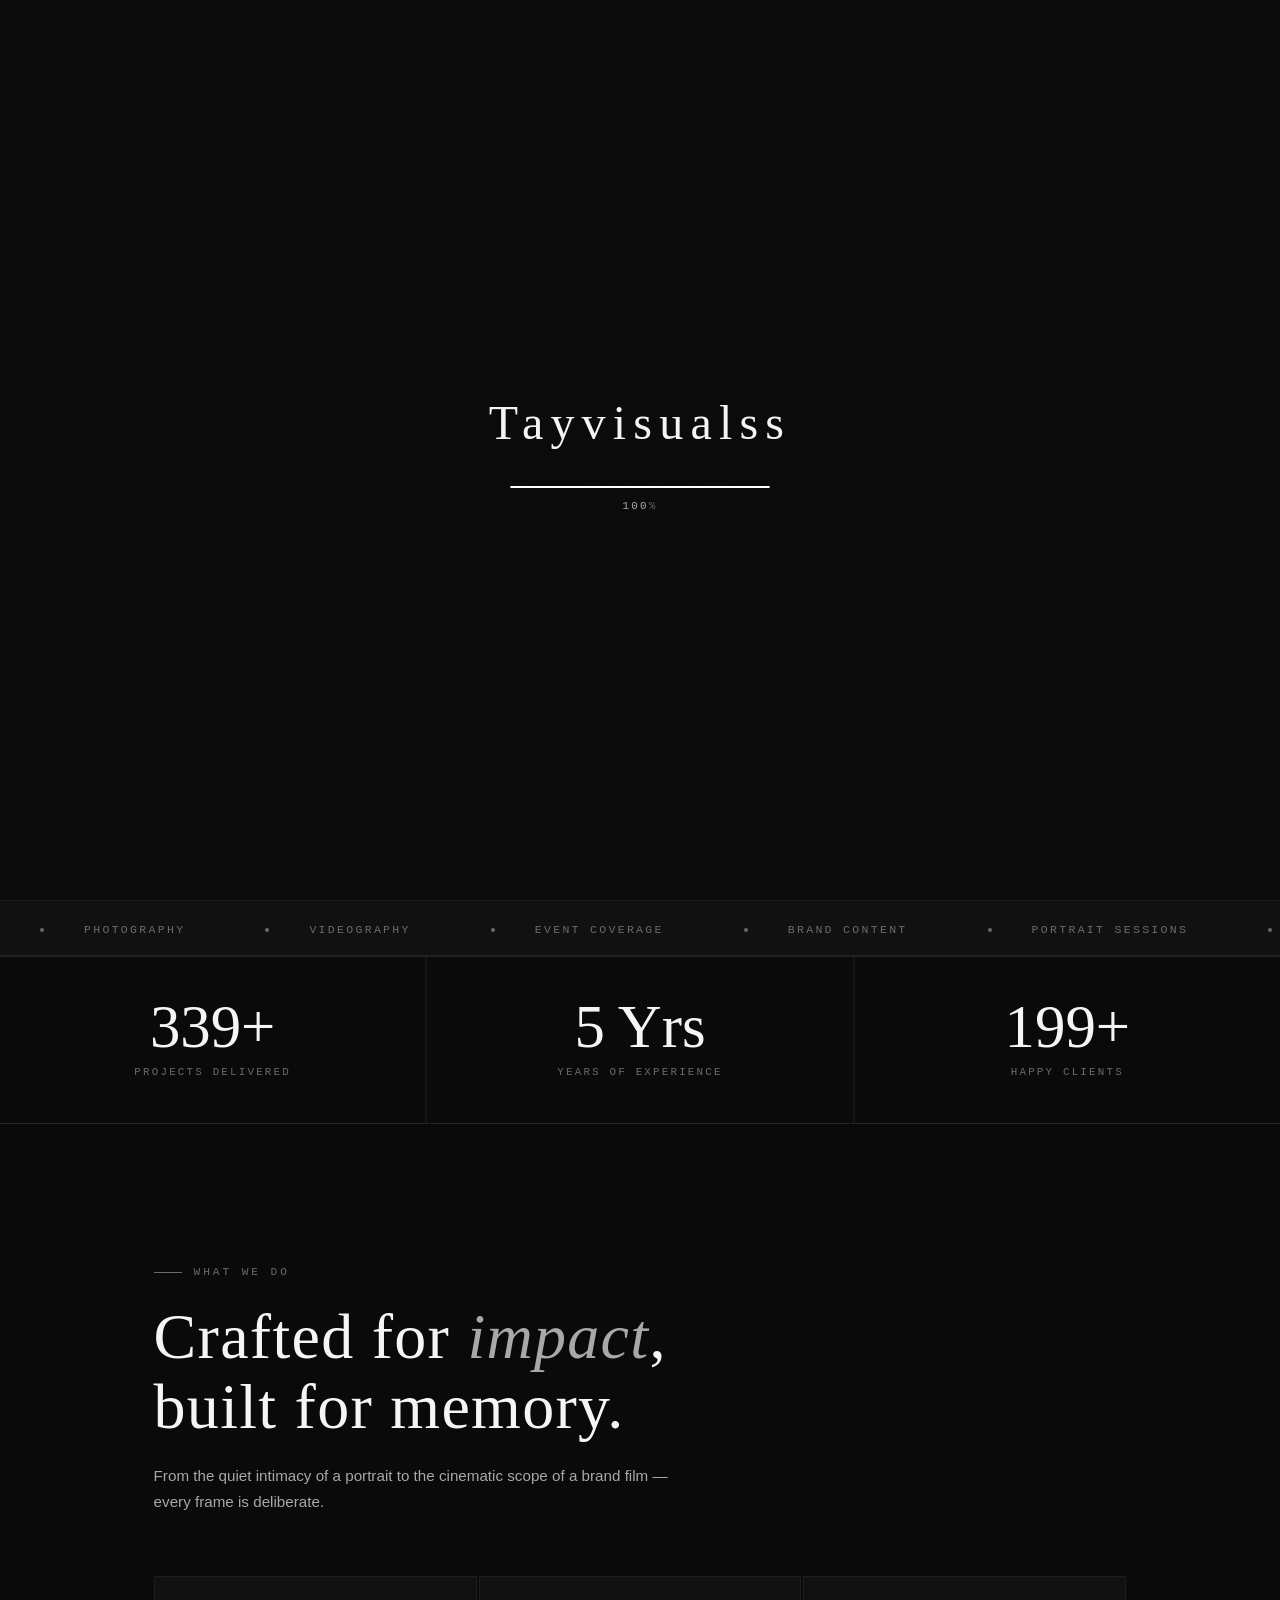
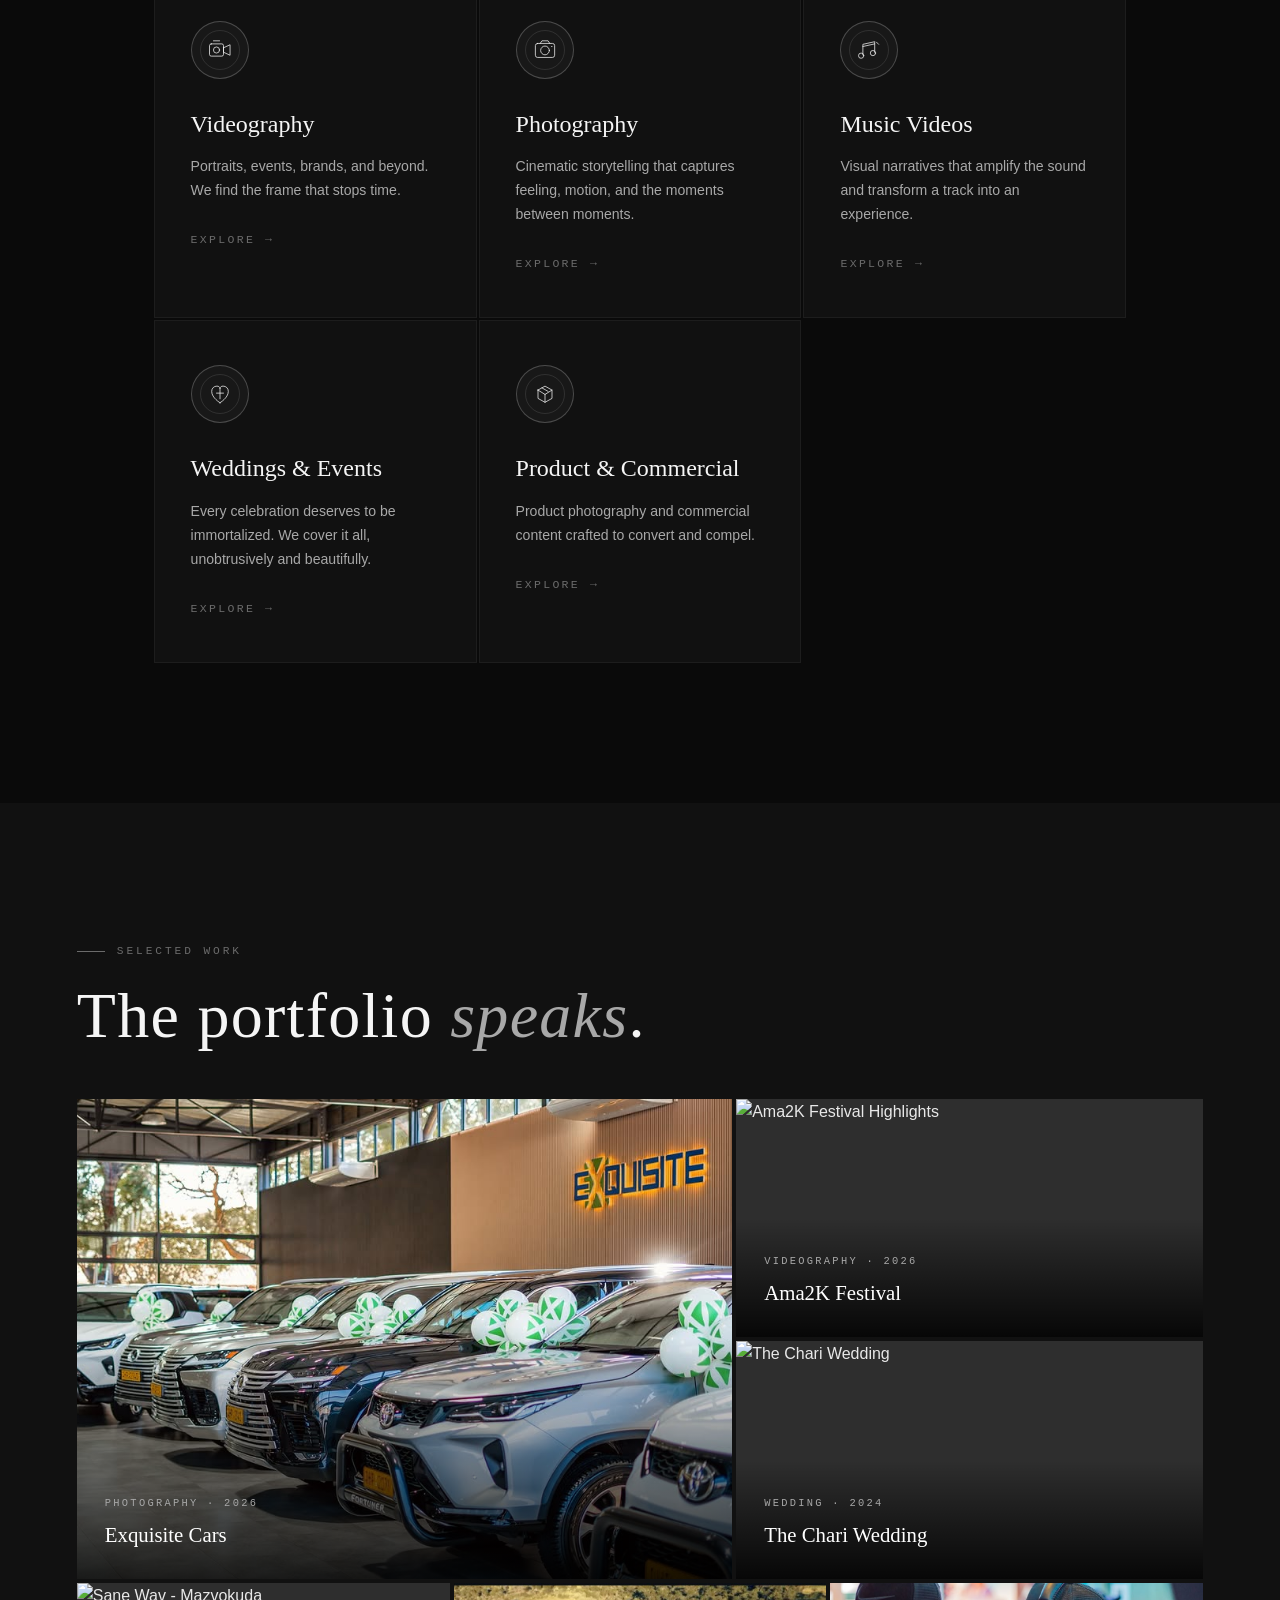
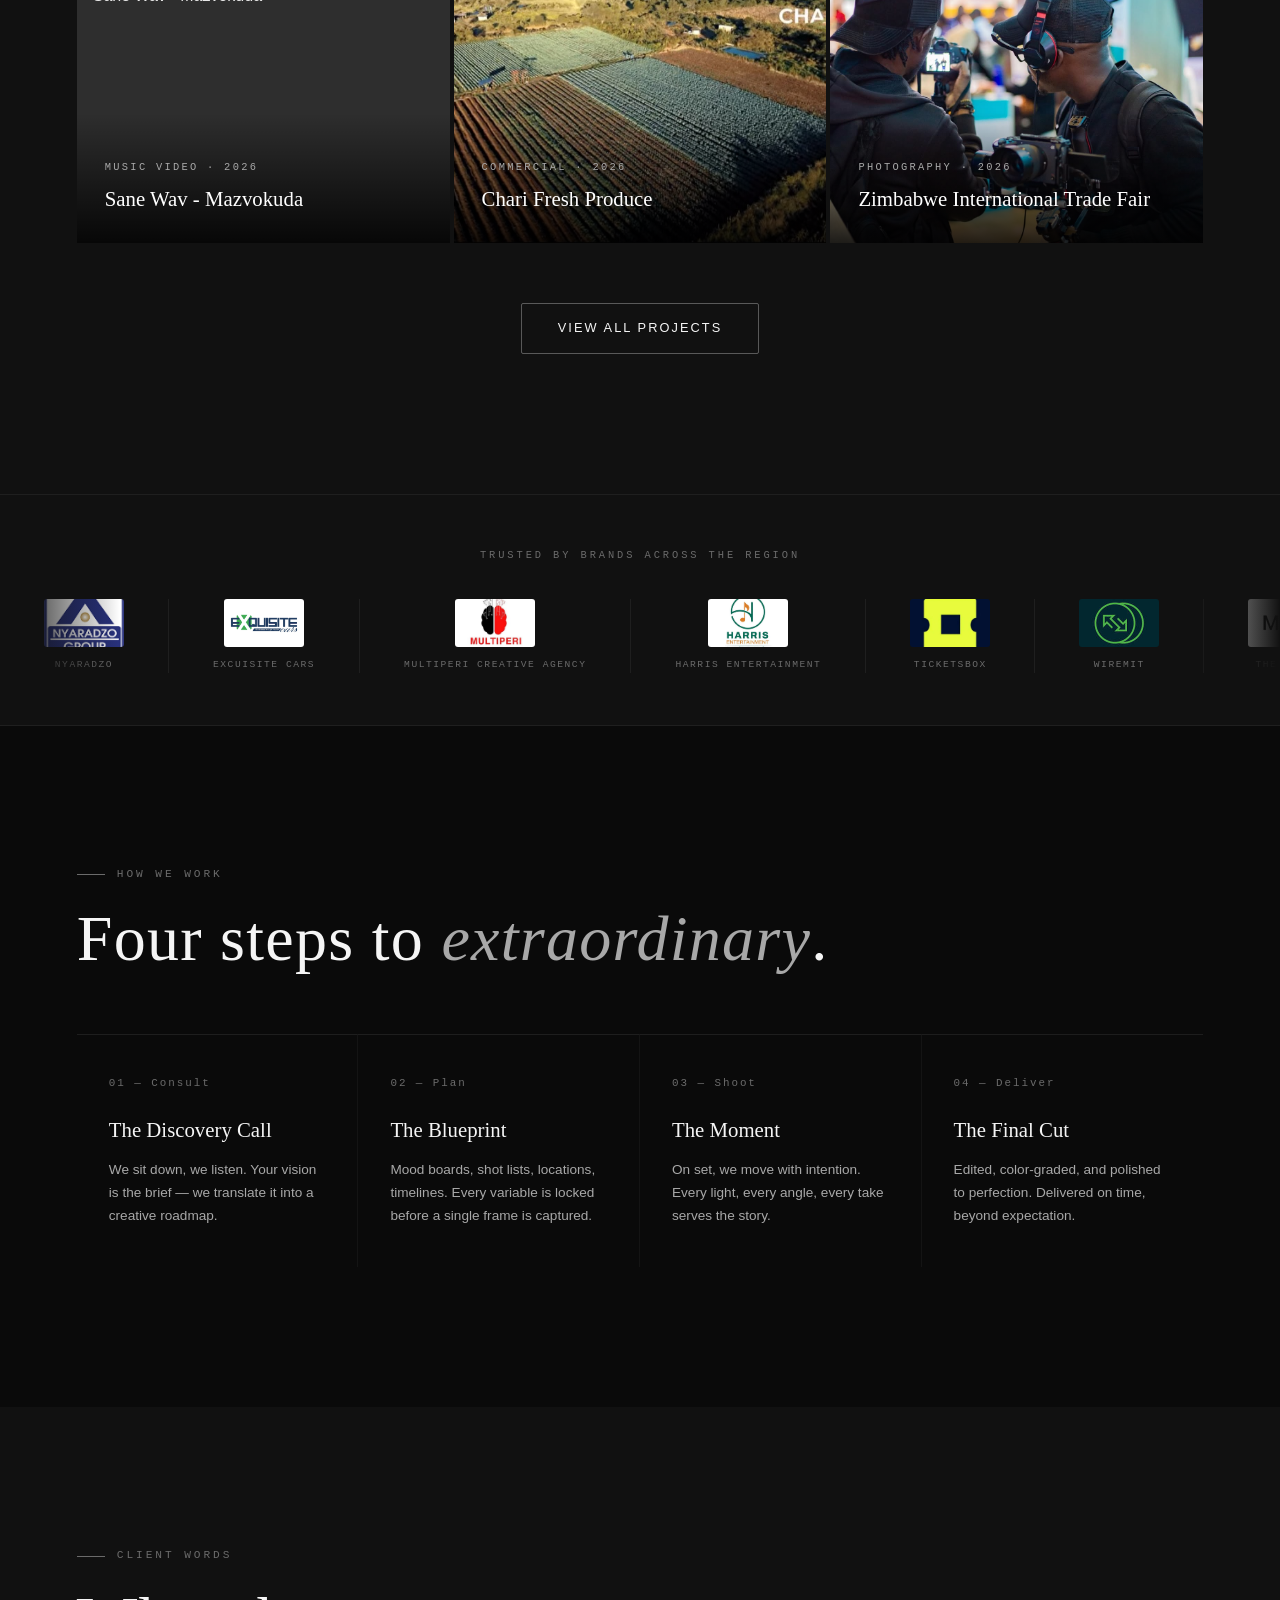
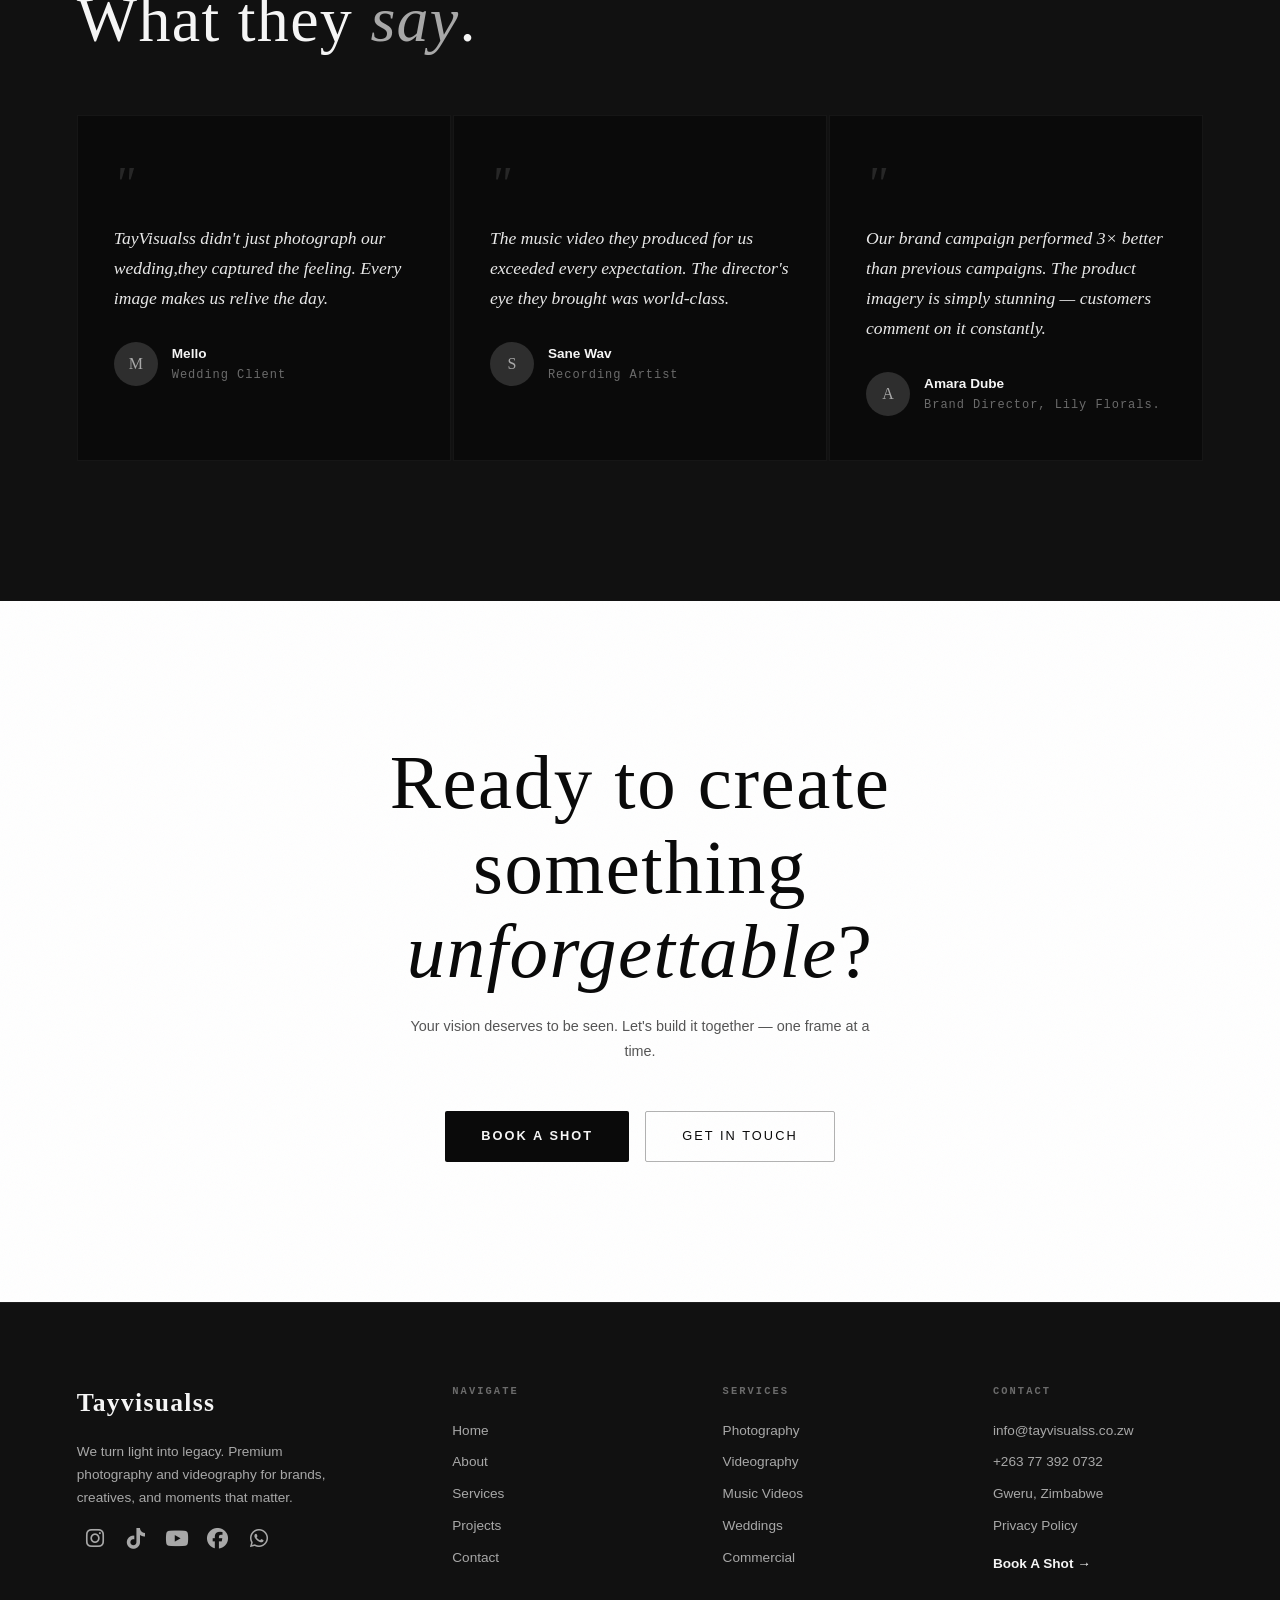
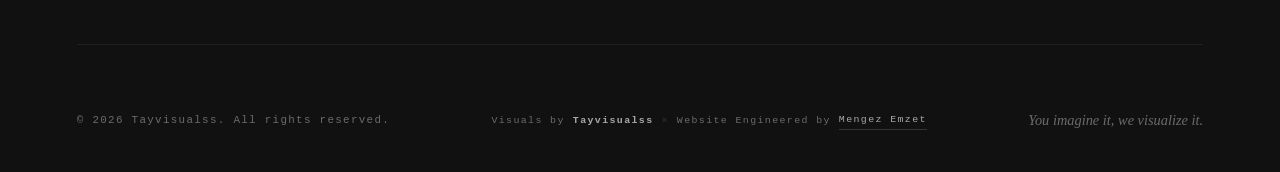
==== commit 9bc3334f: "updated footer" ====
--- a/index.html
+++ b/index.html
@@ -591,11 +591,11 @@
         <span class="nav-name">Tayvisualss</span>
         <p>We turn light into legacy. Premium photography and videography for brands, creatives, and moments that matter.</p>
         <div class="footer-social">
-          <a href="https://www.instagram.com/tayvisualss?igsh=bHJiNDJjOGJvYTNp" title="Instagram"><i class="fa-brands fa-instagram"></i></a>
-          <a href="https://www.tiktok.com/@tayvisualss?_r=1&_t=ZS-97Zy0SLtEe8" title="TikTok"><i class="fa-brands fa-tiktok"></i></a>
-          <a href="http://www.youtube.com/@tayvisualss" title="YouTube"><i class="fa-brands fa-youtube"></i></a>
+          <a href="https://www.instagram.com/tayvisualss?igsh=bHJiNDJjOGJvYTNp" target="_blank" rel="noopener"title="Instagram"><i class="fa-brands fa-instagram"></i></a>
+          <a href="https://www.tiktok.com/@tayvisualss?_r=1&_t=ZS-97Zy0SLtEe8" target="_blank" rel="noopener"title="TikTok"><i class="fa-brands fa-tiktok"></i></a>
+          <a href="http://www.youtube.com/@tayvisualss" target="_blank" rel="noopener" title="YouTube"><i class="fa-brands fa-youtube"></i></a>
           <a href="https://www.facebook.com/tayoffficial
-          " title="Facebook"><i class="fa-brands fa-facebook"></i></a>
+          " target="_blank" rel="noopener" title="Facebook"><i class="fa-brands fa-facebook"></i></a>
           <a href="https://wa.me/263773920732" title="WhatsApp"><i class="fa-brands fa-whatsapp"></i></a>
         </div>
       </div>
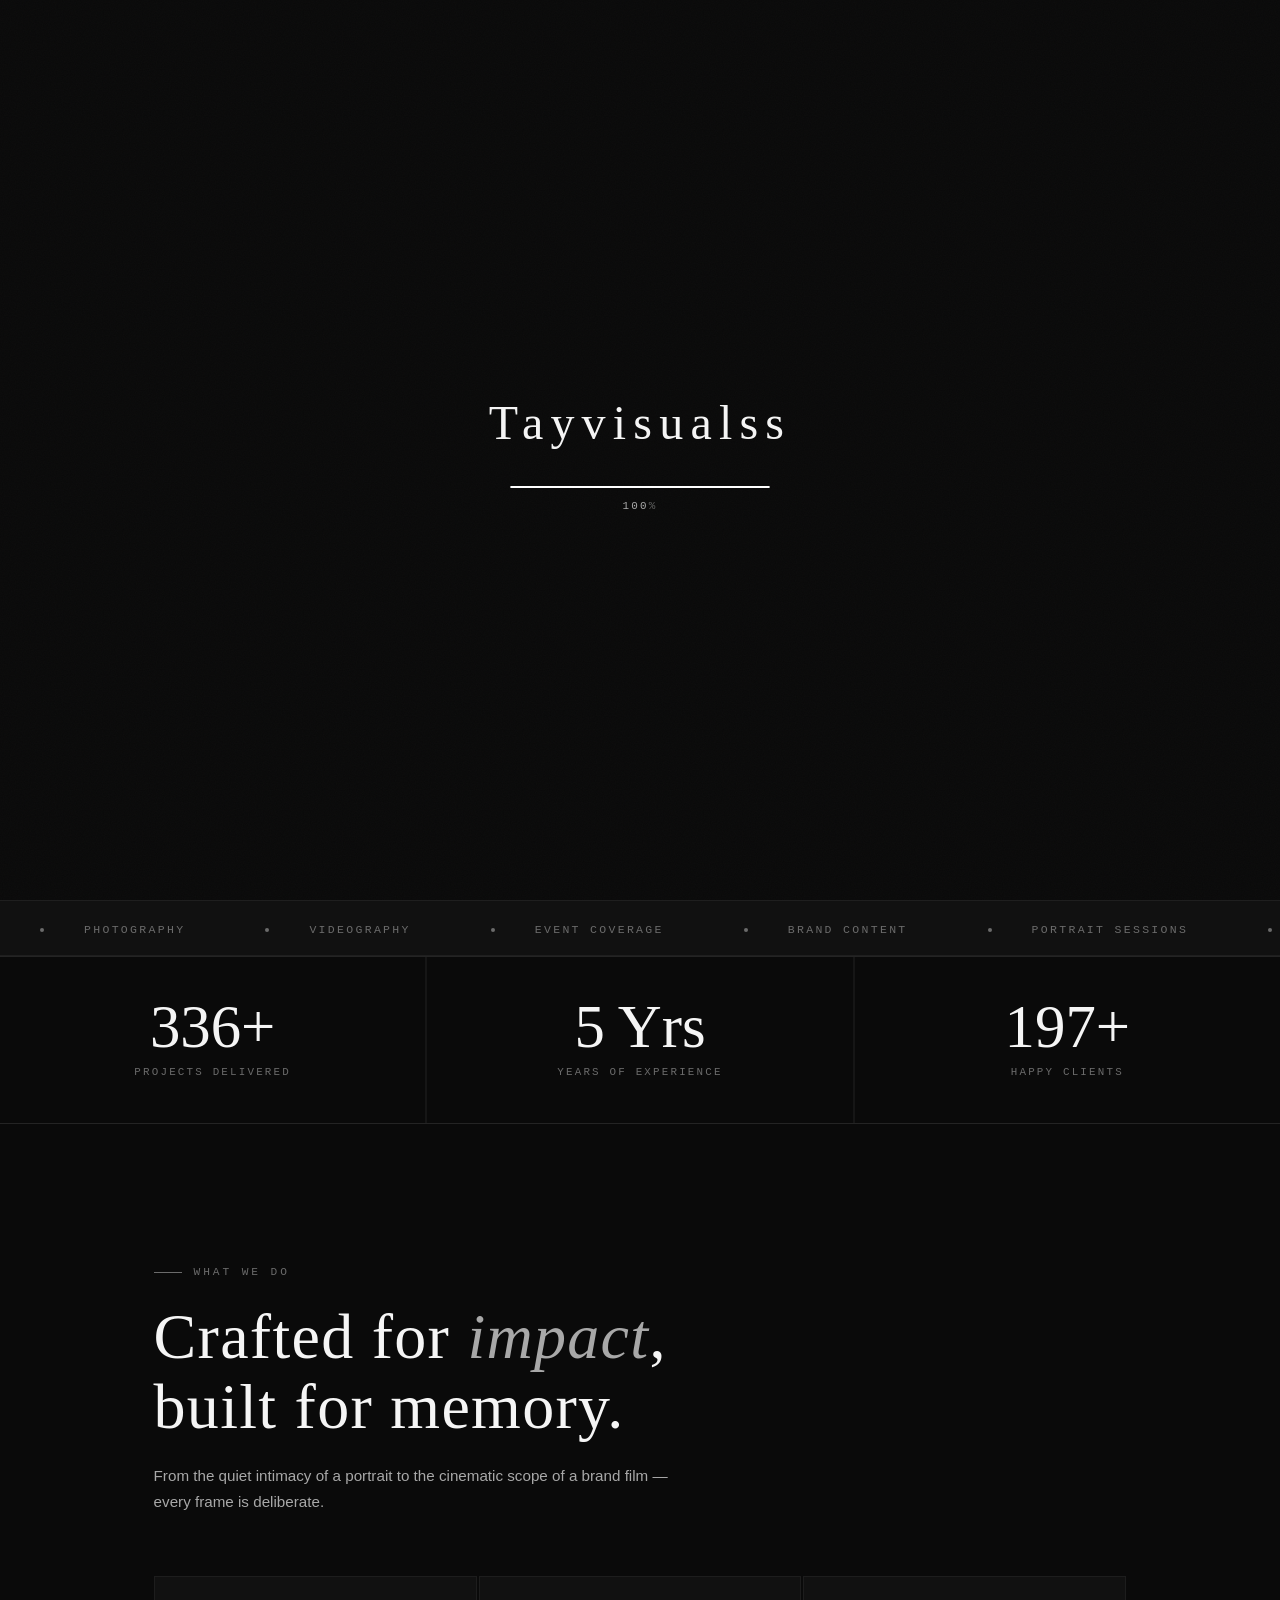
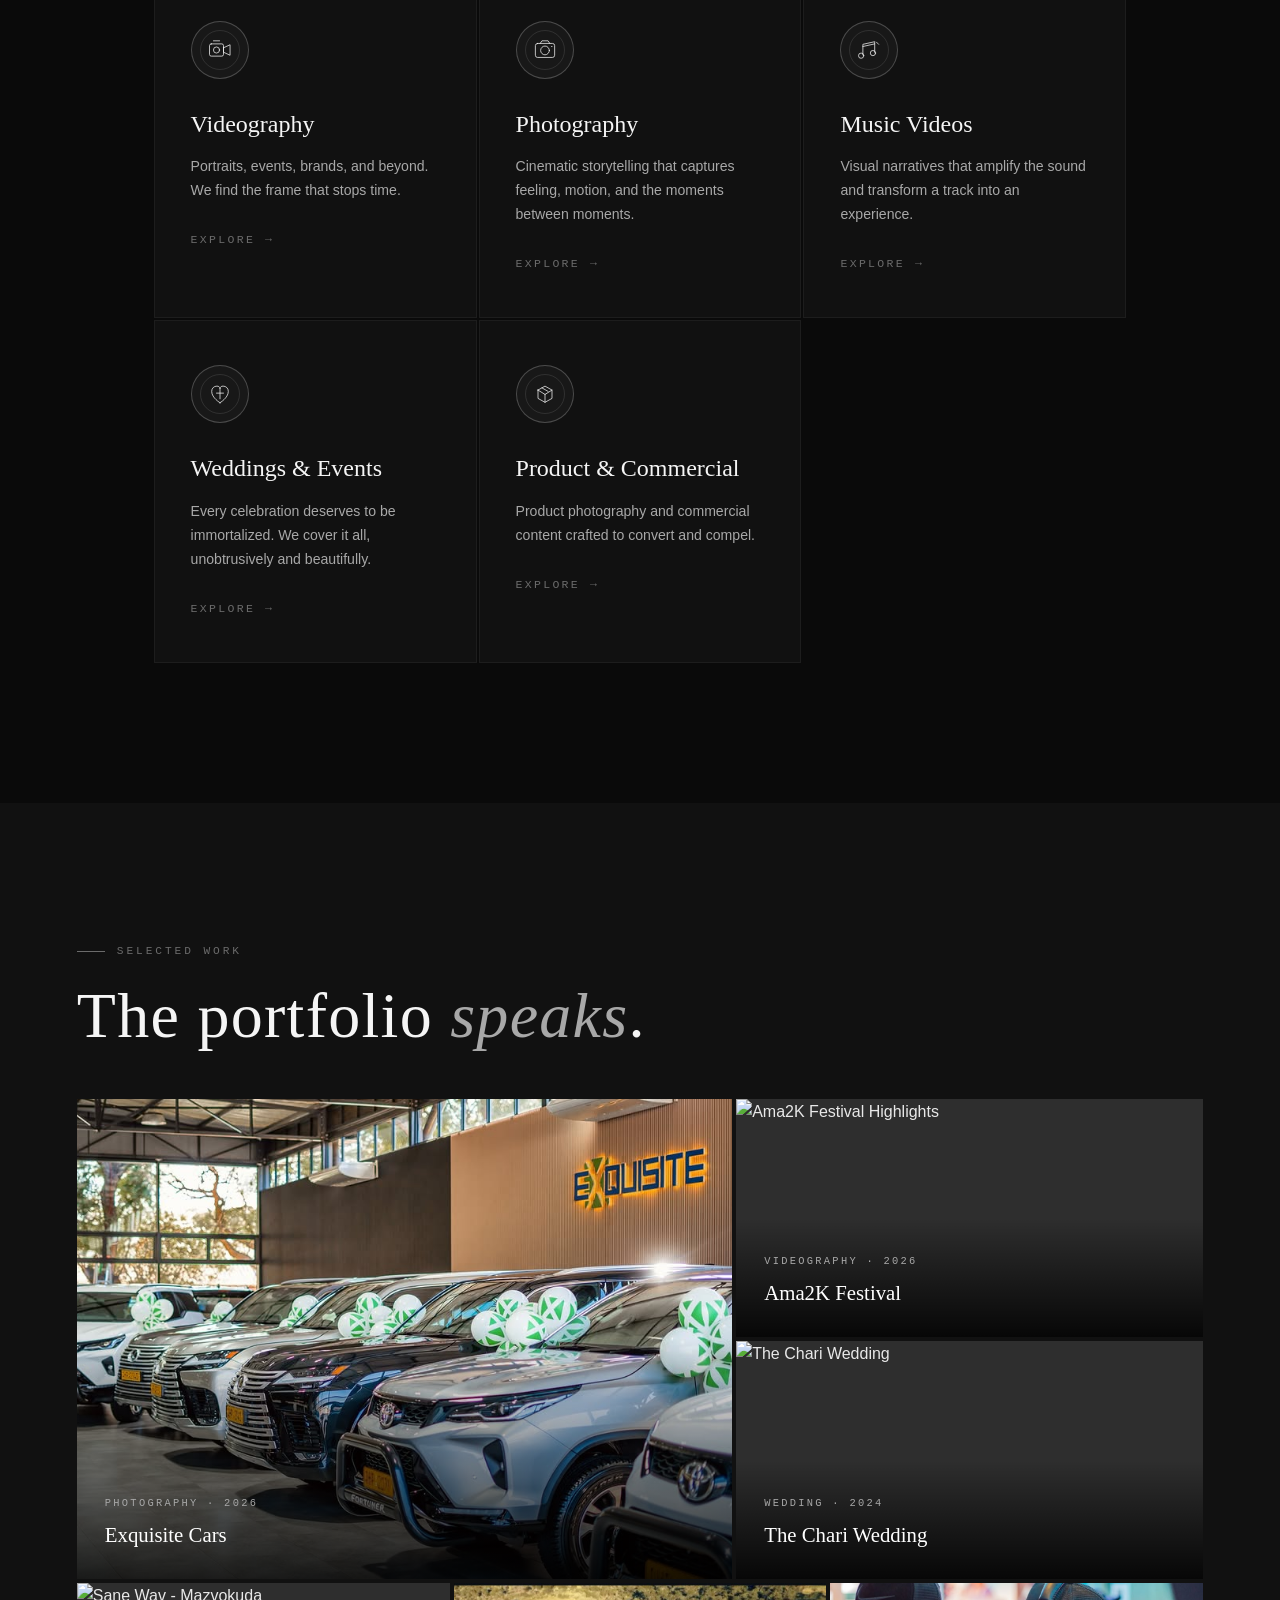
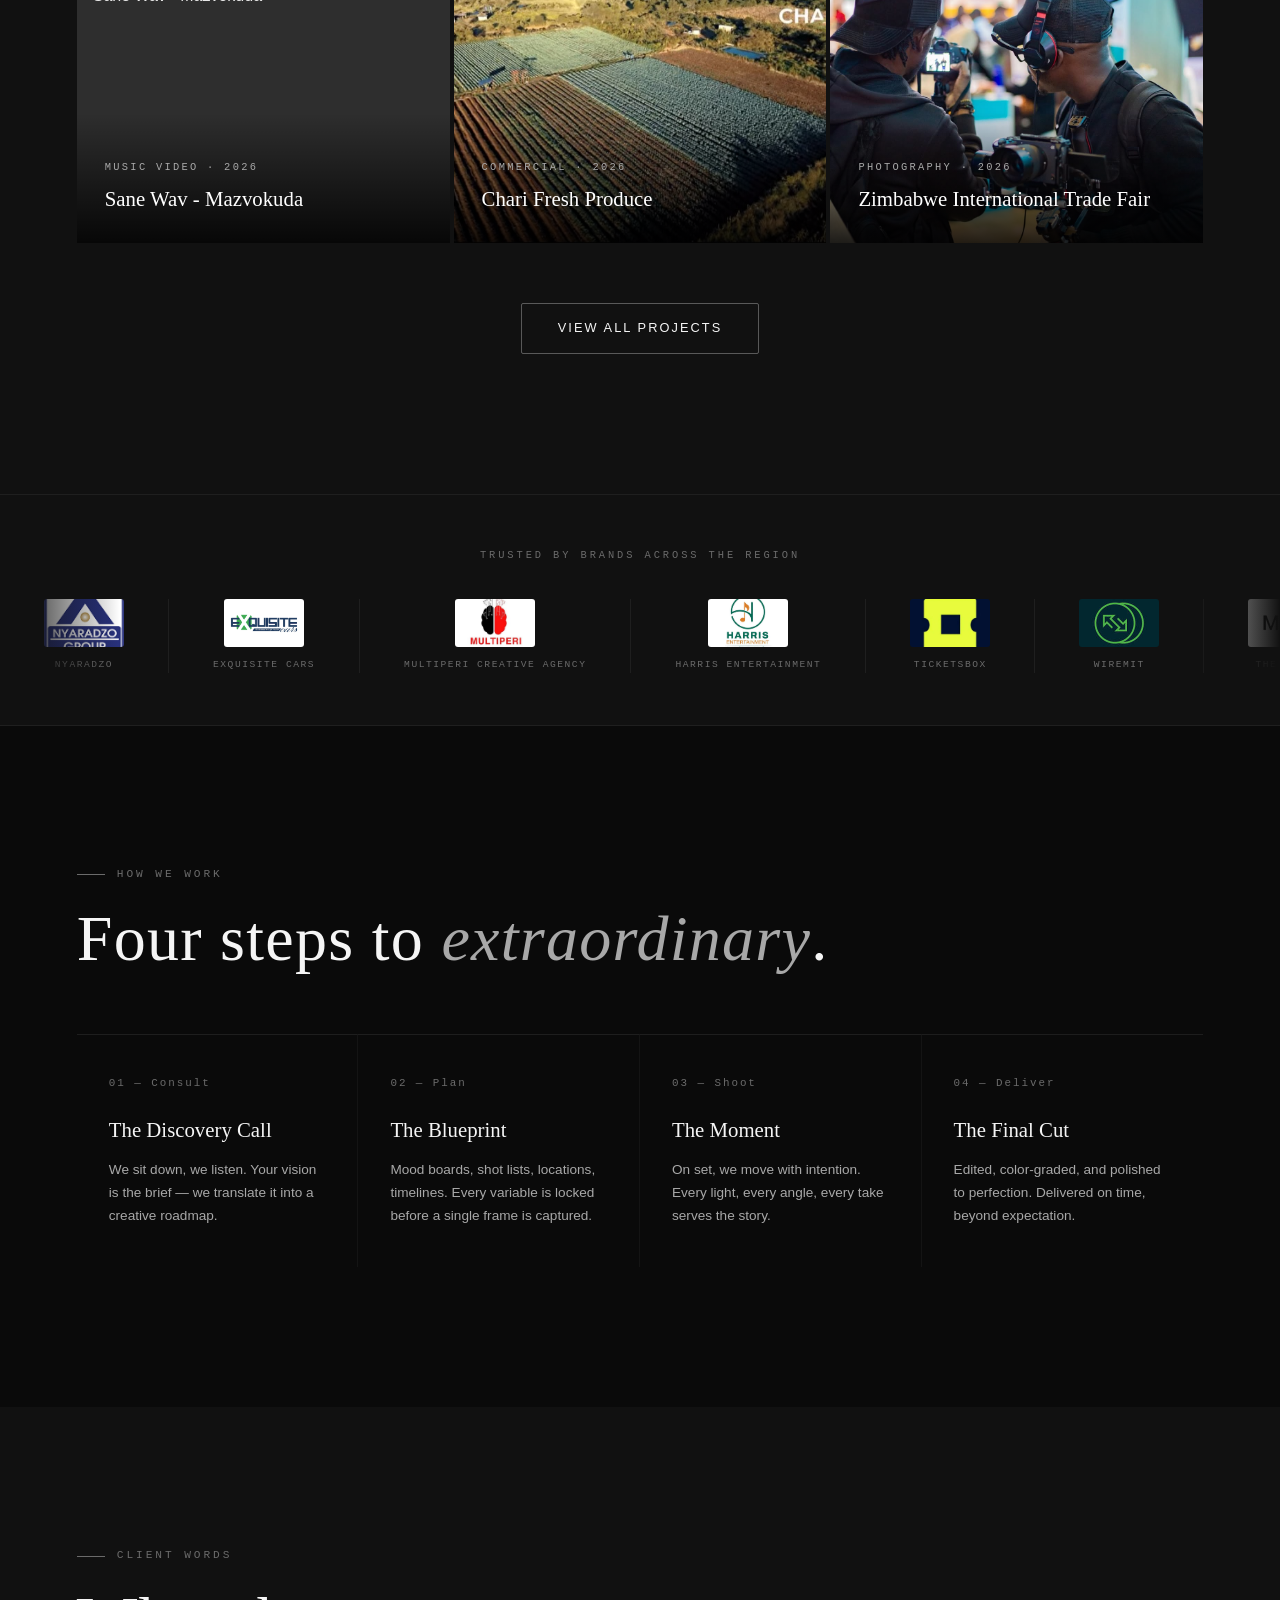
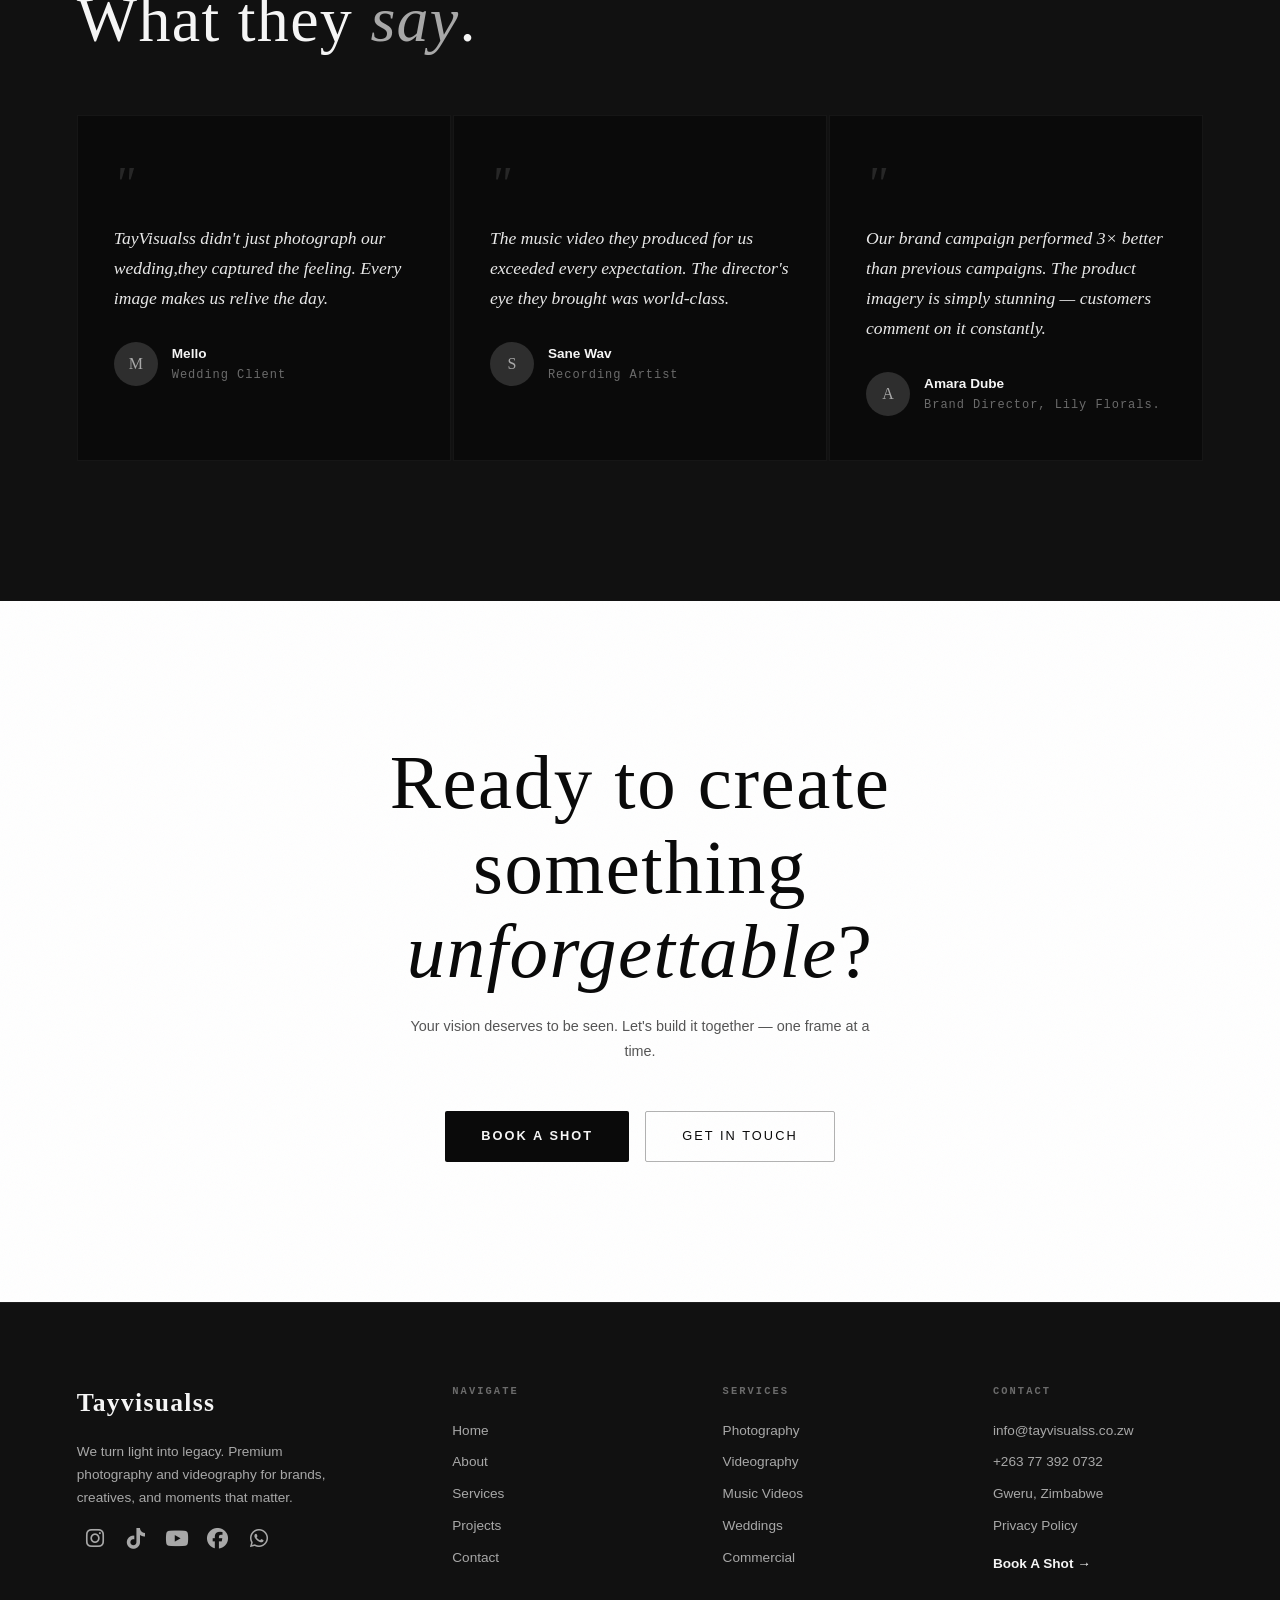
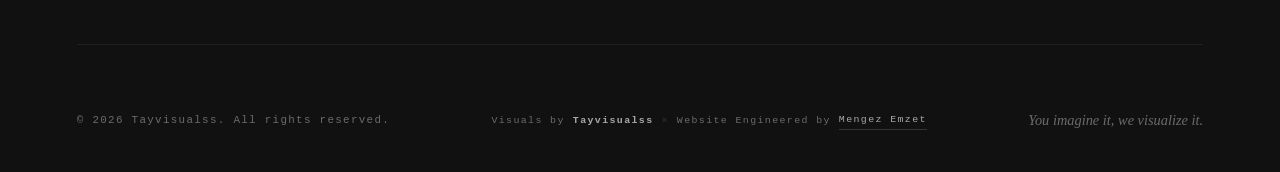
==== commit 8b80be9e: "grammar fix" ====
--- a/index.html
+++ b/index.html
@@ -422,7 +422,7 @@
           <!-- Brand 2 -->
           <div class="brand-item">
             <img src="images/excuisite.png" alt="Brand 2" class="brand-img" />
-            <span class="brand-name">EXCUISITE CARS</span>
+            <span class="brand-name">EXQUISITE CARS</span>
           </div>
           <!-- Brand 3 -->
           <div class="brand-item">
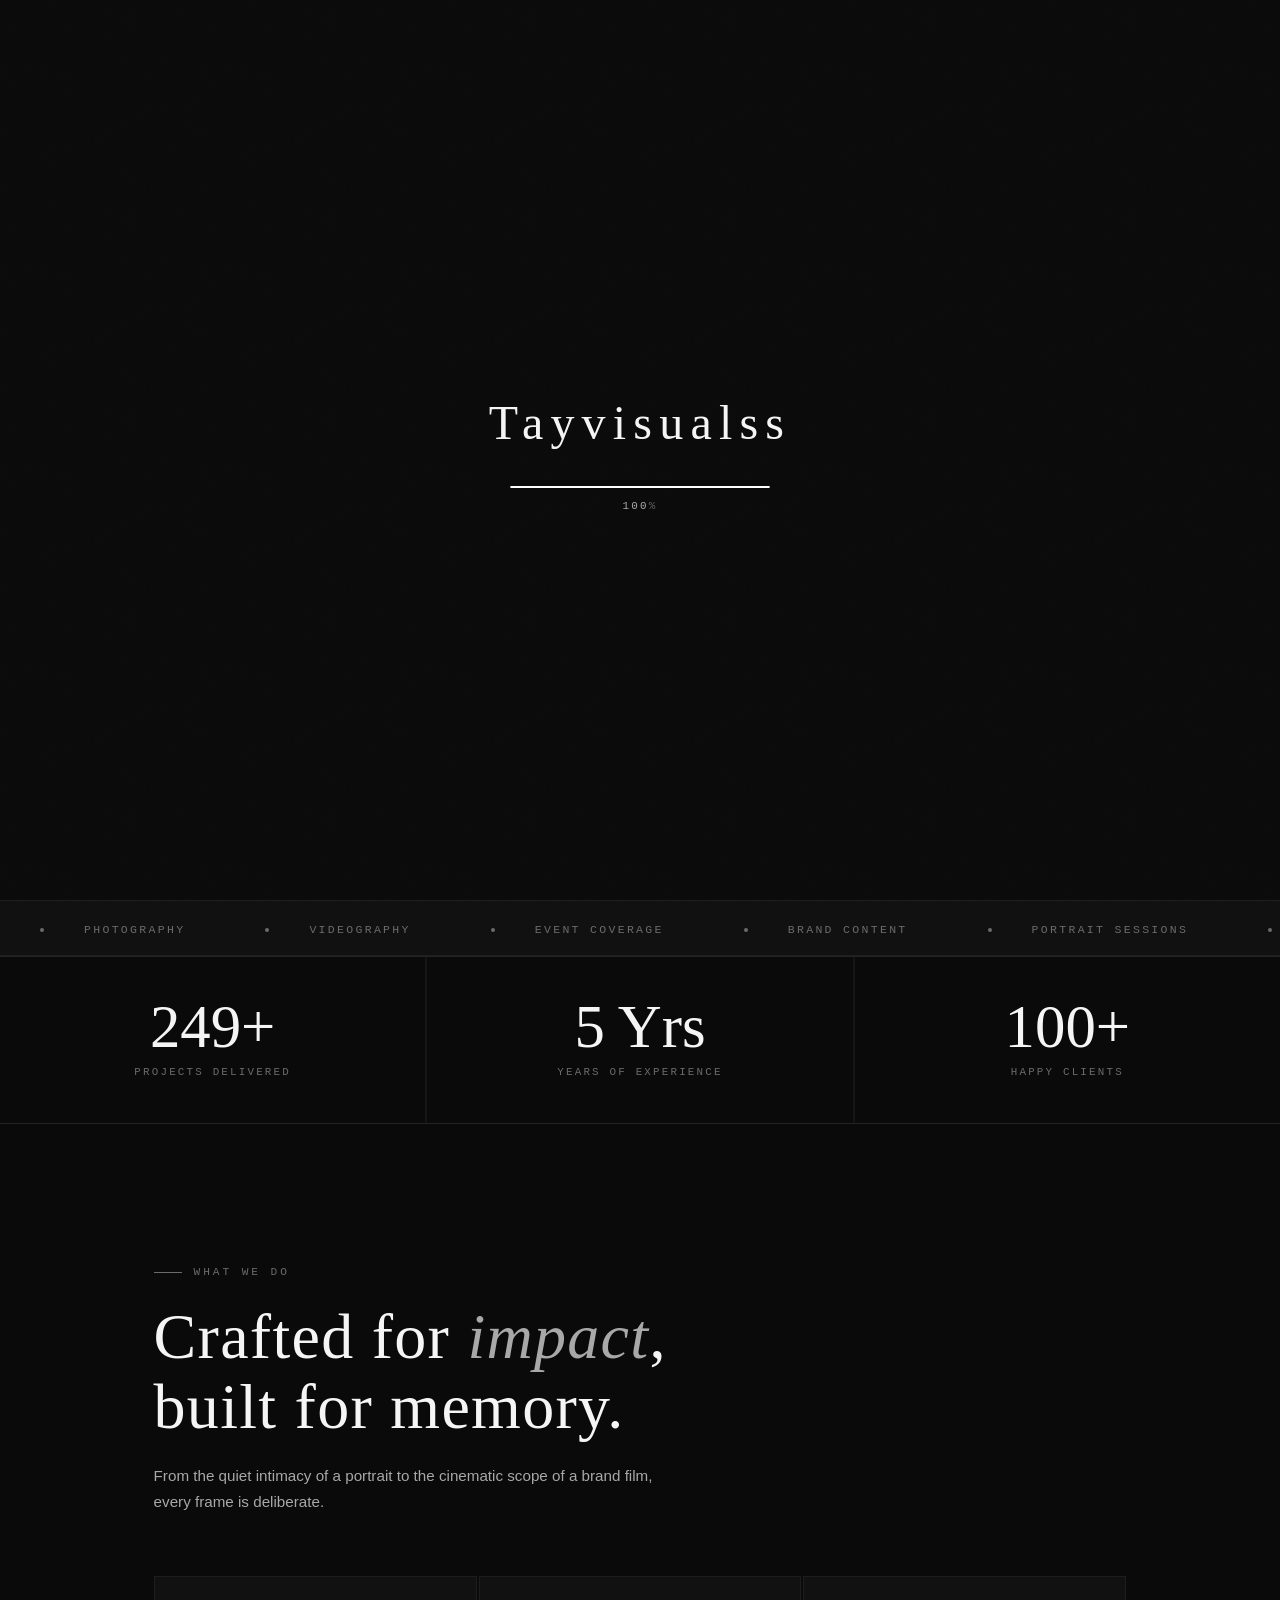
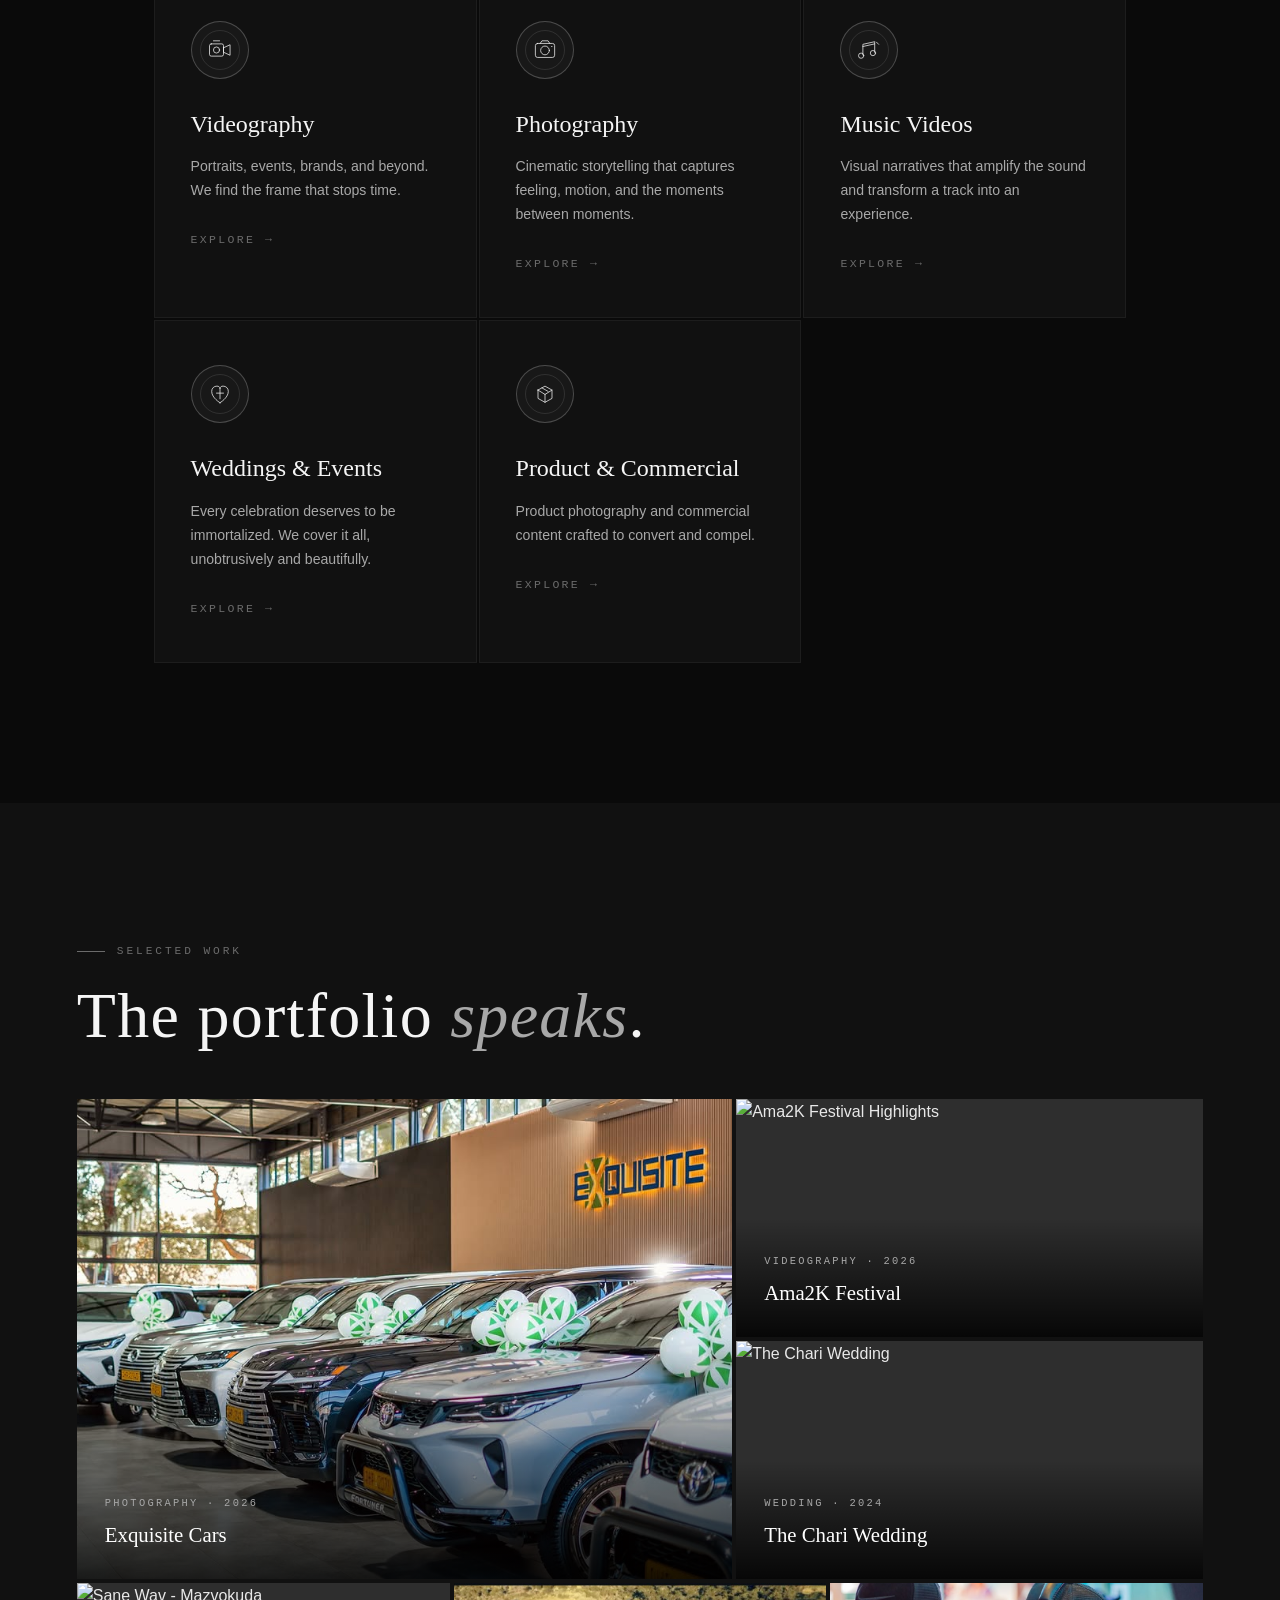
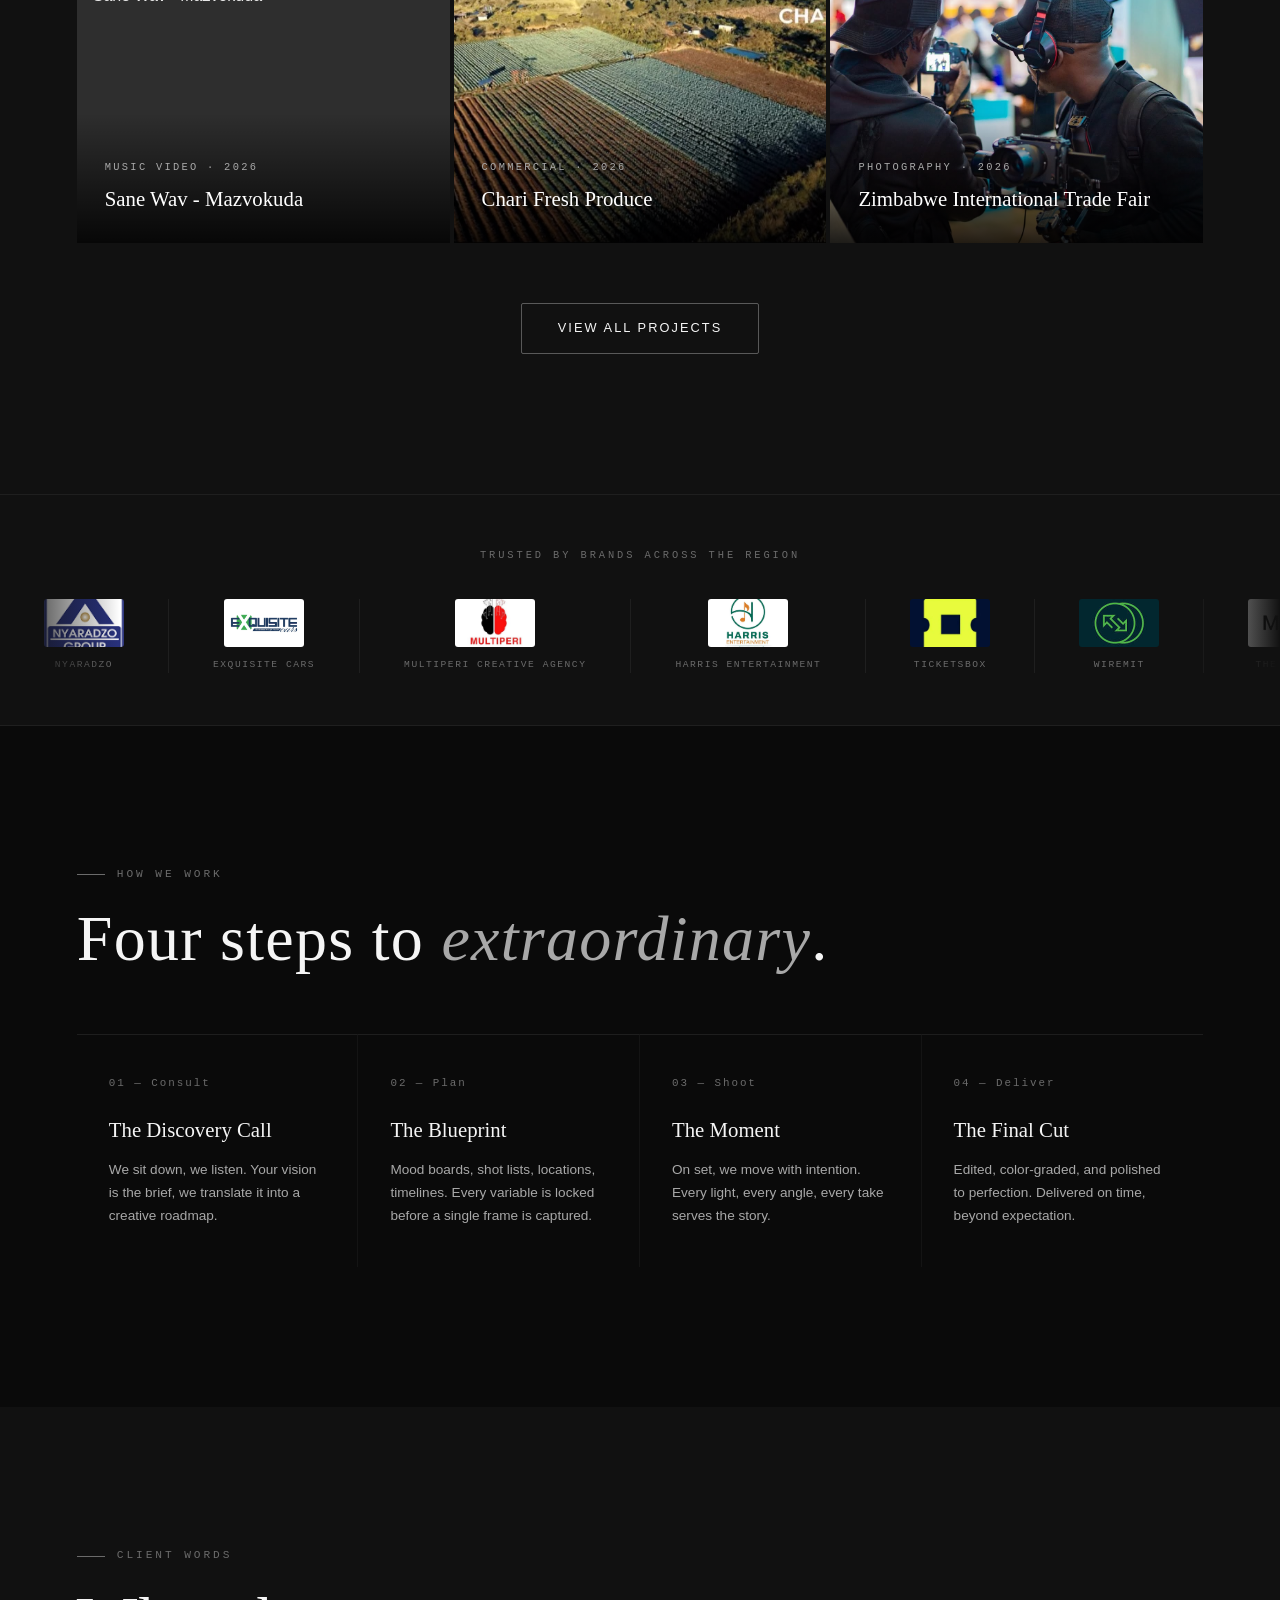
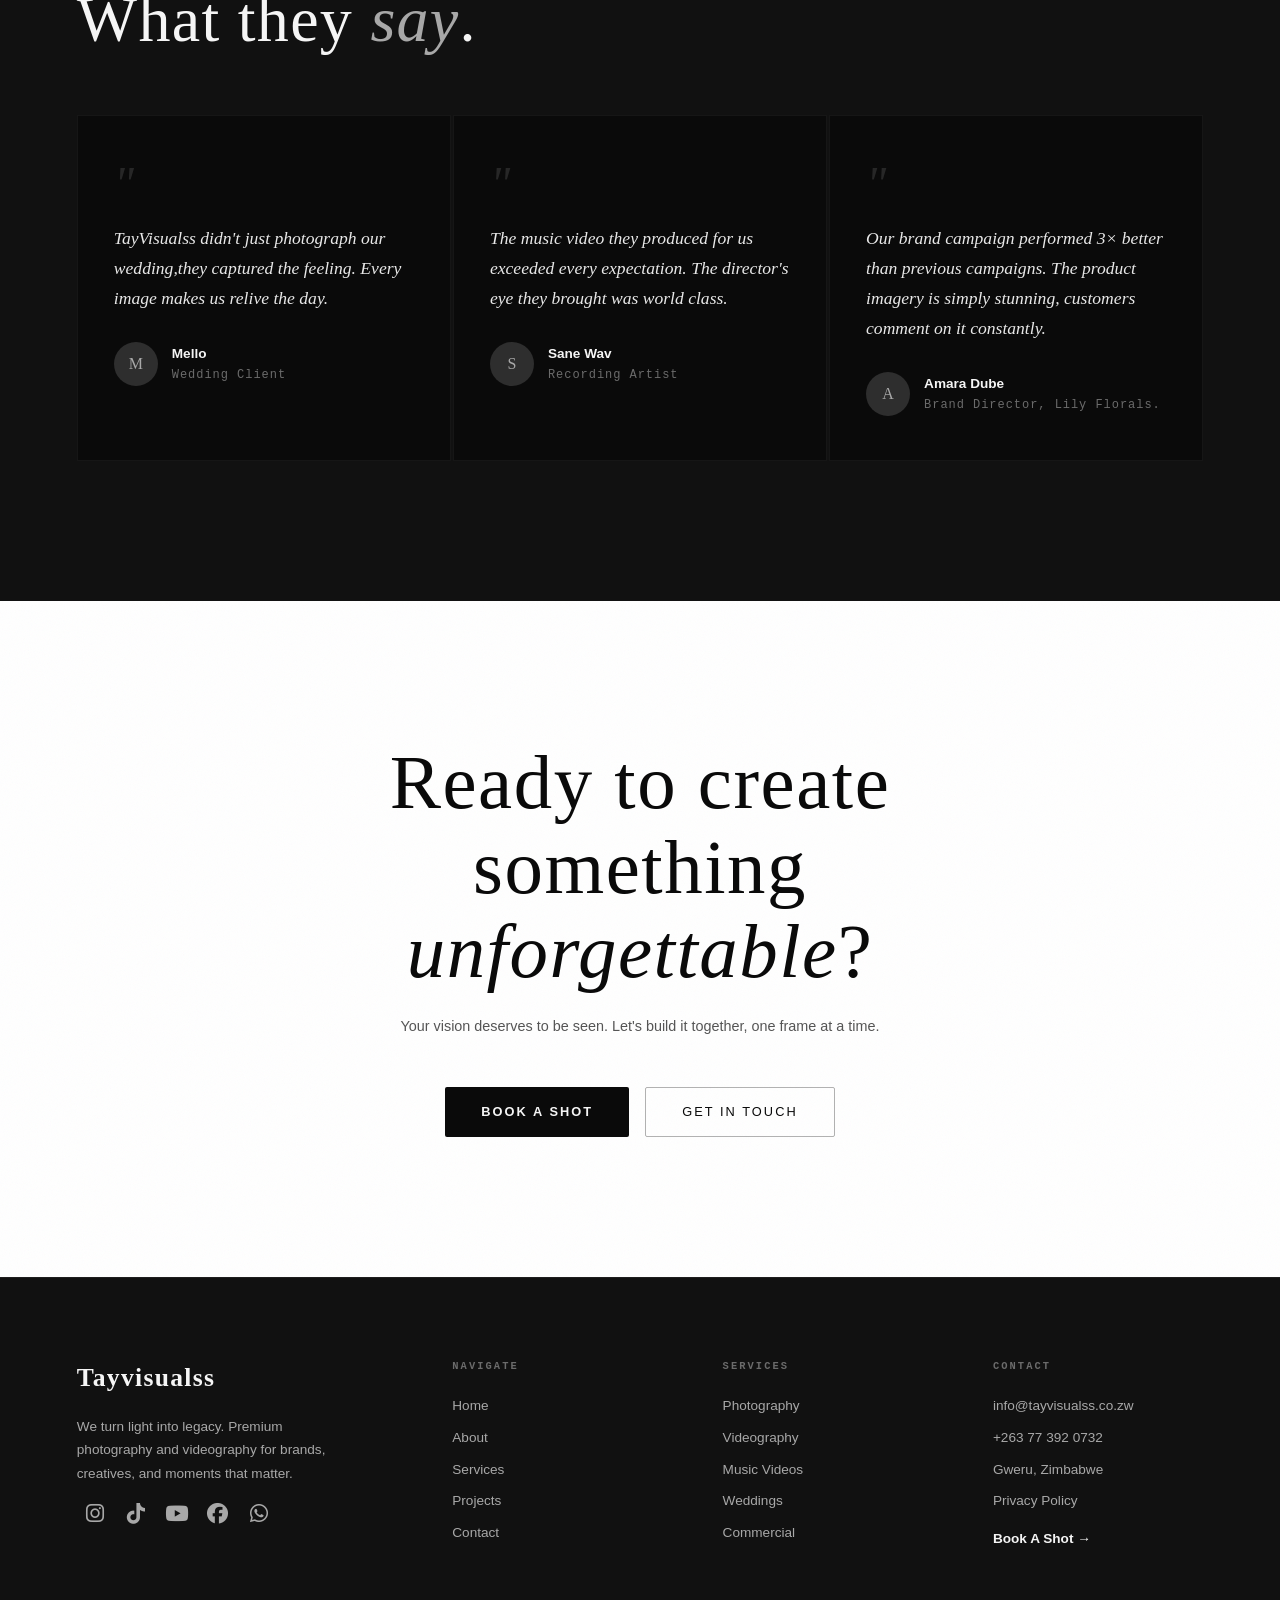
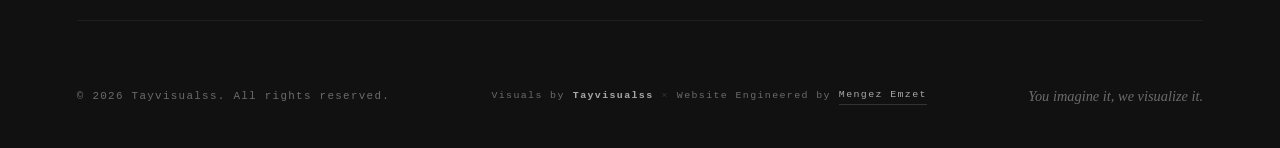
==== commit f2d5b753: "grammar fix" ====
--- a/index.html
+++ b/index.html
@@ -188,7 +188,7 @@
   <!-- STATS -->
   <div class="stats-strip">
     <div class="stat-item reveal from-bottom">
-      <span class="stat-number" data-count="340" data-suffix="+">0</span>
+      <span class="stat-number" data-count="250" data-suffix="+">0</span>
       <span class="stat-label">Projects Delivered</span>
     </div>
     <div class="stat-item reveal from-bottom reveal-delay-1">
@@ -196,7 +196,7 @@
       <span class="stat-label">Years of Experience</span>
     </div>
     <div class="stat-item reveal from-bottom reveal-delay-2">
-      <span class="stat-number" data-count="200" data-suffix="+">0</span>
+      <span class="stat-number" data-count="100" data-suffix="+">0</span>
       <span class="stat-label">Happy Clients</span>
     </div>
     <!-- <div class="stat-item reveal from-bottom reveal-delay-3">
@@ -211,7 +211,7 @@
       <div class="reveal from-left">
         <span class="section-label">What We Do</span>
         <h2 class="section-title">Crafted for <em>impact</em>,<br>built for memory.</h2>
-        <p class="section-desc">From the quiet intimacy of a portrait to the cinematic scope of a brand film — every frame is deliberate.</p>
+        <p class="section-desc">From the quiet intimacy of a portrait to the cinematic scope of a brand film, every frame is deliberate.</p>
       </div>
 
       <div class="services-preview-grid" style="margin-top:60px">
@@ -502,7 +502,7 @@
         <div class="process-step">
           <div class="process-step-num">01 — Consult</div>
           <h4 class="process-step-title">The Discovery Call</h4>
-          <p class="process-step-desc">We sit down, we listen. Your vision is the brief — we translate it into a creative roadmap.</p>
+          <p class="process-step-desc">We sit down, we listen. Your vision is the brief, we translate it into a creative roadmap.</p>
         </div>
         <div class="process-step">
           <div class="process-step-num">02 — Plan</div>
@@ -544,7 +544,7 @@
         </div>
         <div class="testimonial-card reveal from-bottom reveal-delay-2">
           <div class="testimonial-quote">"</div>
-          <p class="testimonial-text">The music video they produced for us exceeded every expectation. The director's eye they brought was world-class.</p>
+          <p class="testimonial-text">The music video they produced for us exceeded every expectation. The director's eye they brought was world class.</p>
           <div class="testimonial-author">
             <div class="testimonial-avatar">S</div>
             <div>
@@ -555,7 +555,7 @@
         </div>
         <div class="testimonial-card reveal from-right reveal-delay-1">
           <div class="testimonial-quote">"</div>
-          <p class="testimonial-text">Our brand campaign performed 3× better than previous campaigns. The product imagery is simply stunning — customers comment on it constantly.</p>
+          <p class="testimonial-text">Our brand campaign performed 3× better than previous campaigns. The product imagery is simply stunning, customers comment on it constantly.</p>
           <div class="testimonial-author">
             <div class="testimonial-avatar">A</div>
             <div>
@@ -572,7 +572,7 @@
   <div class="cta-band">
     <div class="cta-band-grain"></div>
     <h2 class="cta-band-title reveal from-bottom">Ready to create something <em>unforgettable</em>?</h2>
-    <p class="cta-band-sub reveal from-bottom reveal-delay-2">Your vision deserves to be seen. Let's build it together — one frame at a time.</p>
+    <p class="cta-band-sub reveal from-bottom reveal-delay-2">Your vision deserves to be seen. Let's build it together, one frame at a time.</p>
     <div class="cta-band-actions reveal from-bottom reveal-delay-3">
       <a class="btn-dark" href="book.html" data-page="book">Book A Shot</a>
       <a class="btn-outline-dark" href="contact.html" data-page="contact">Get In Touch</a>
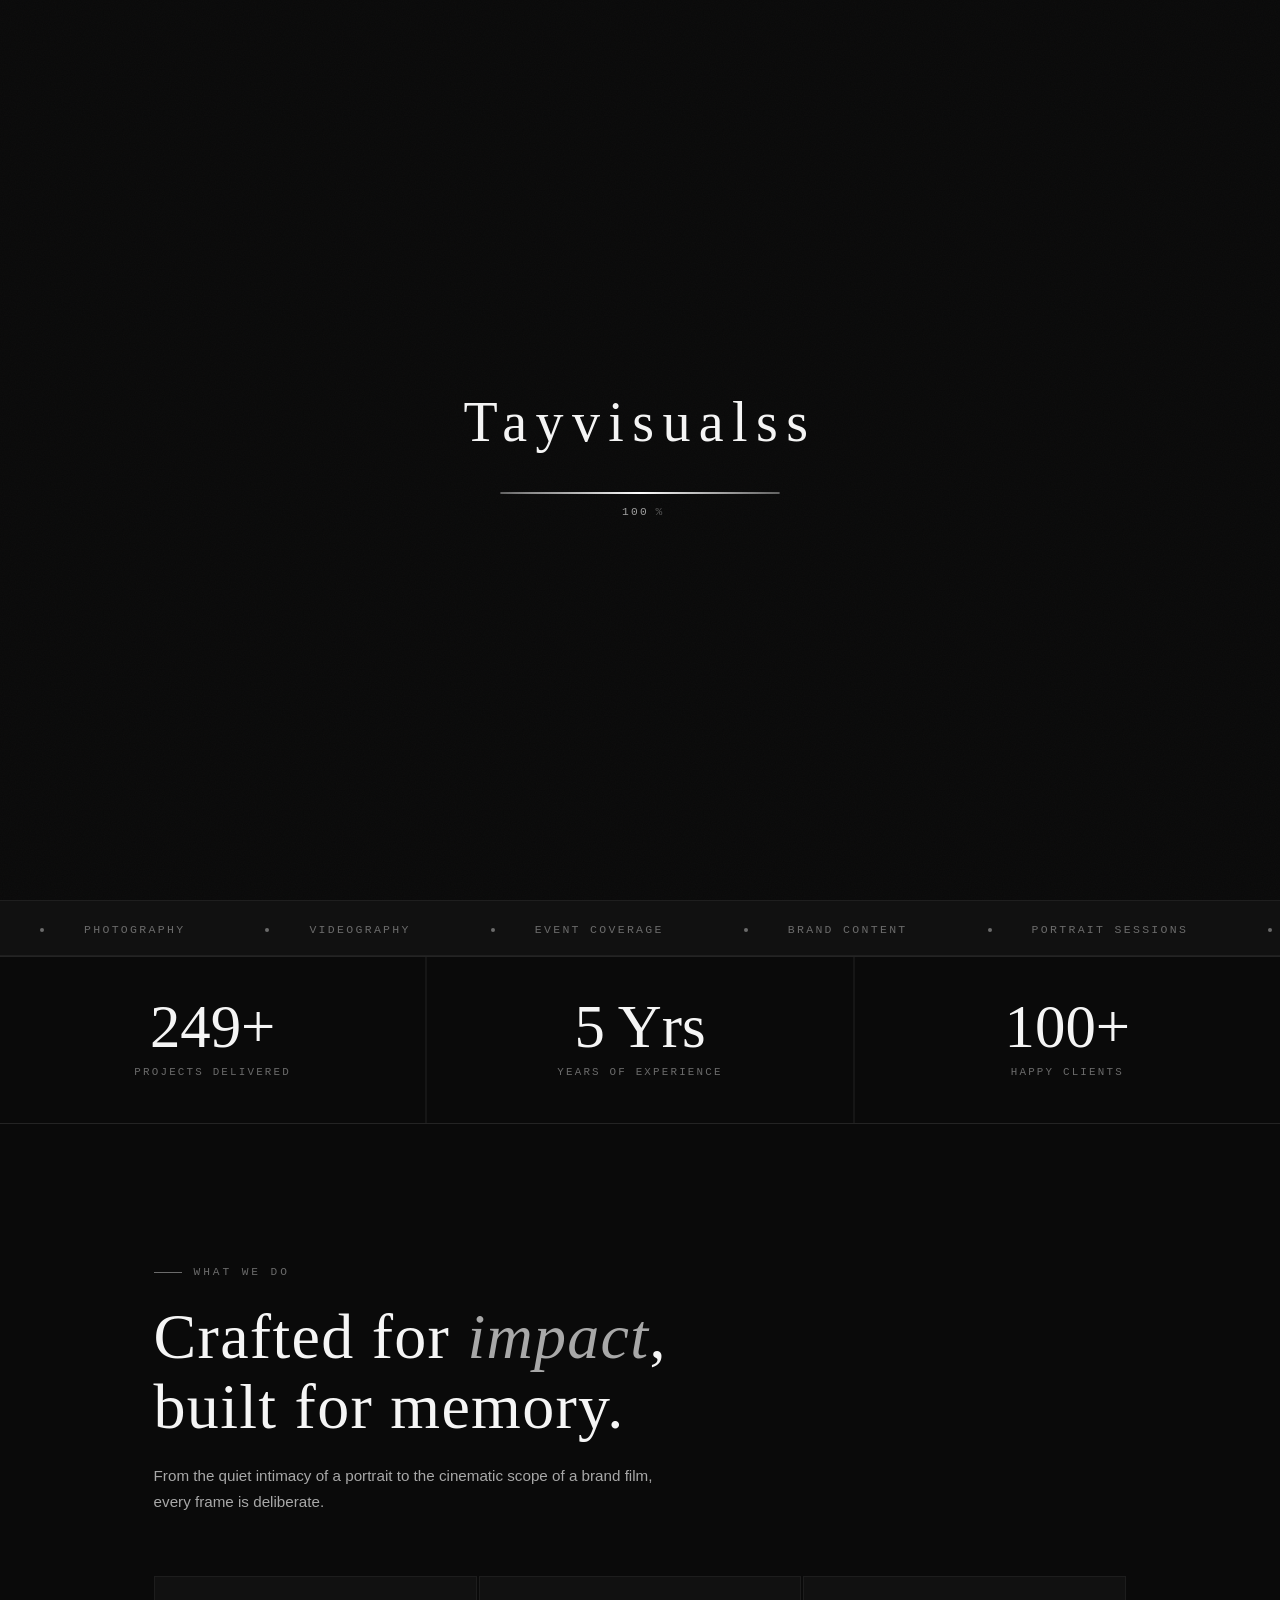
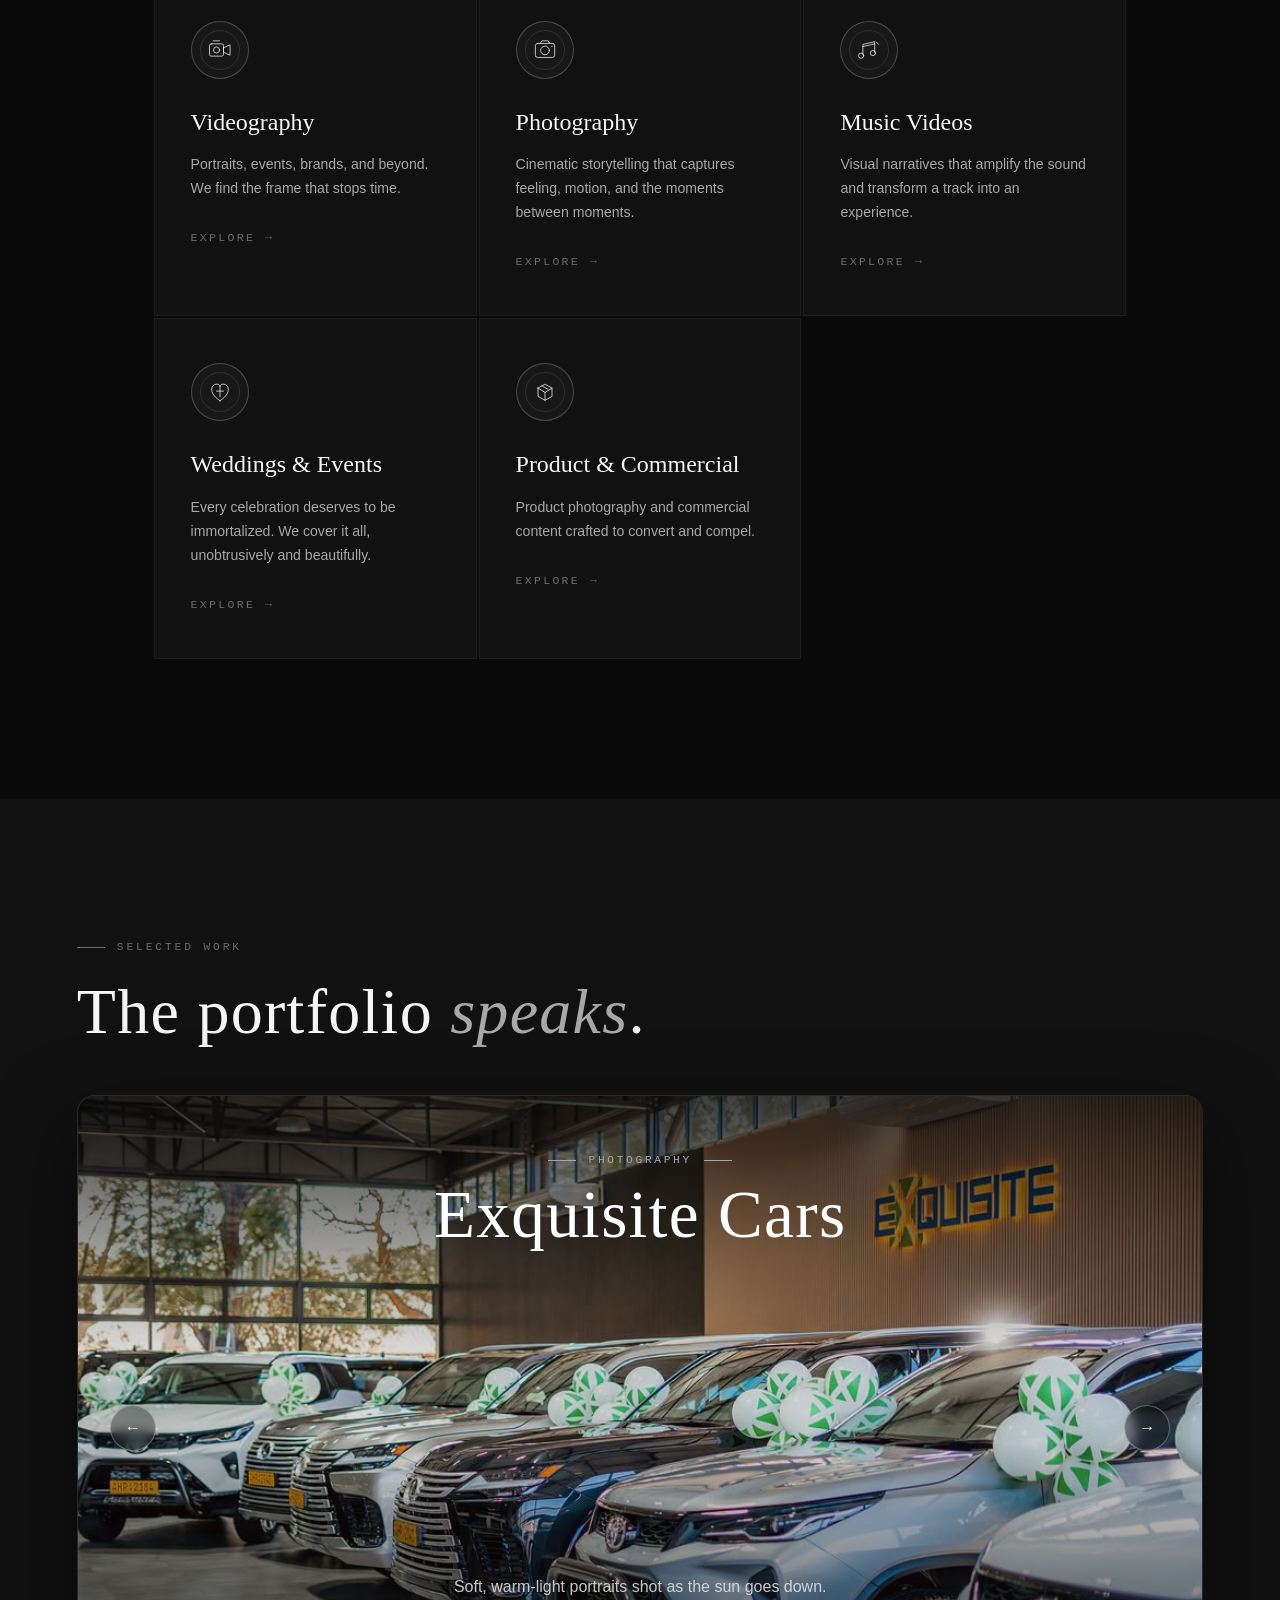
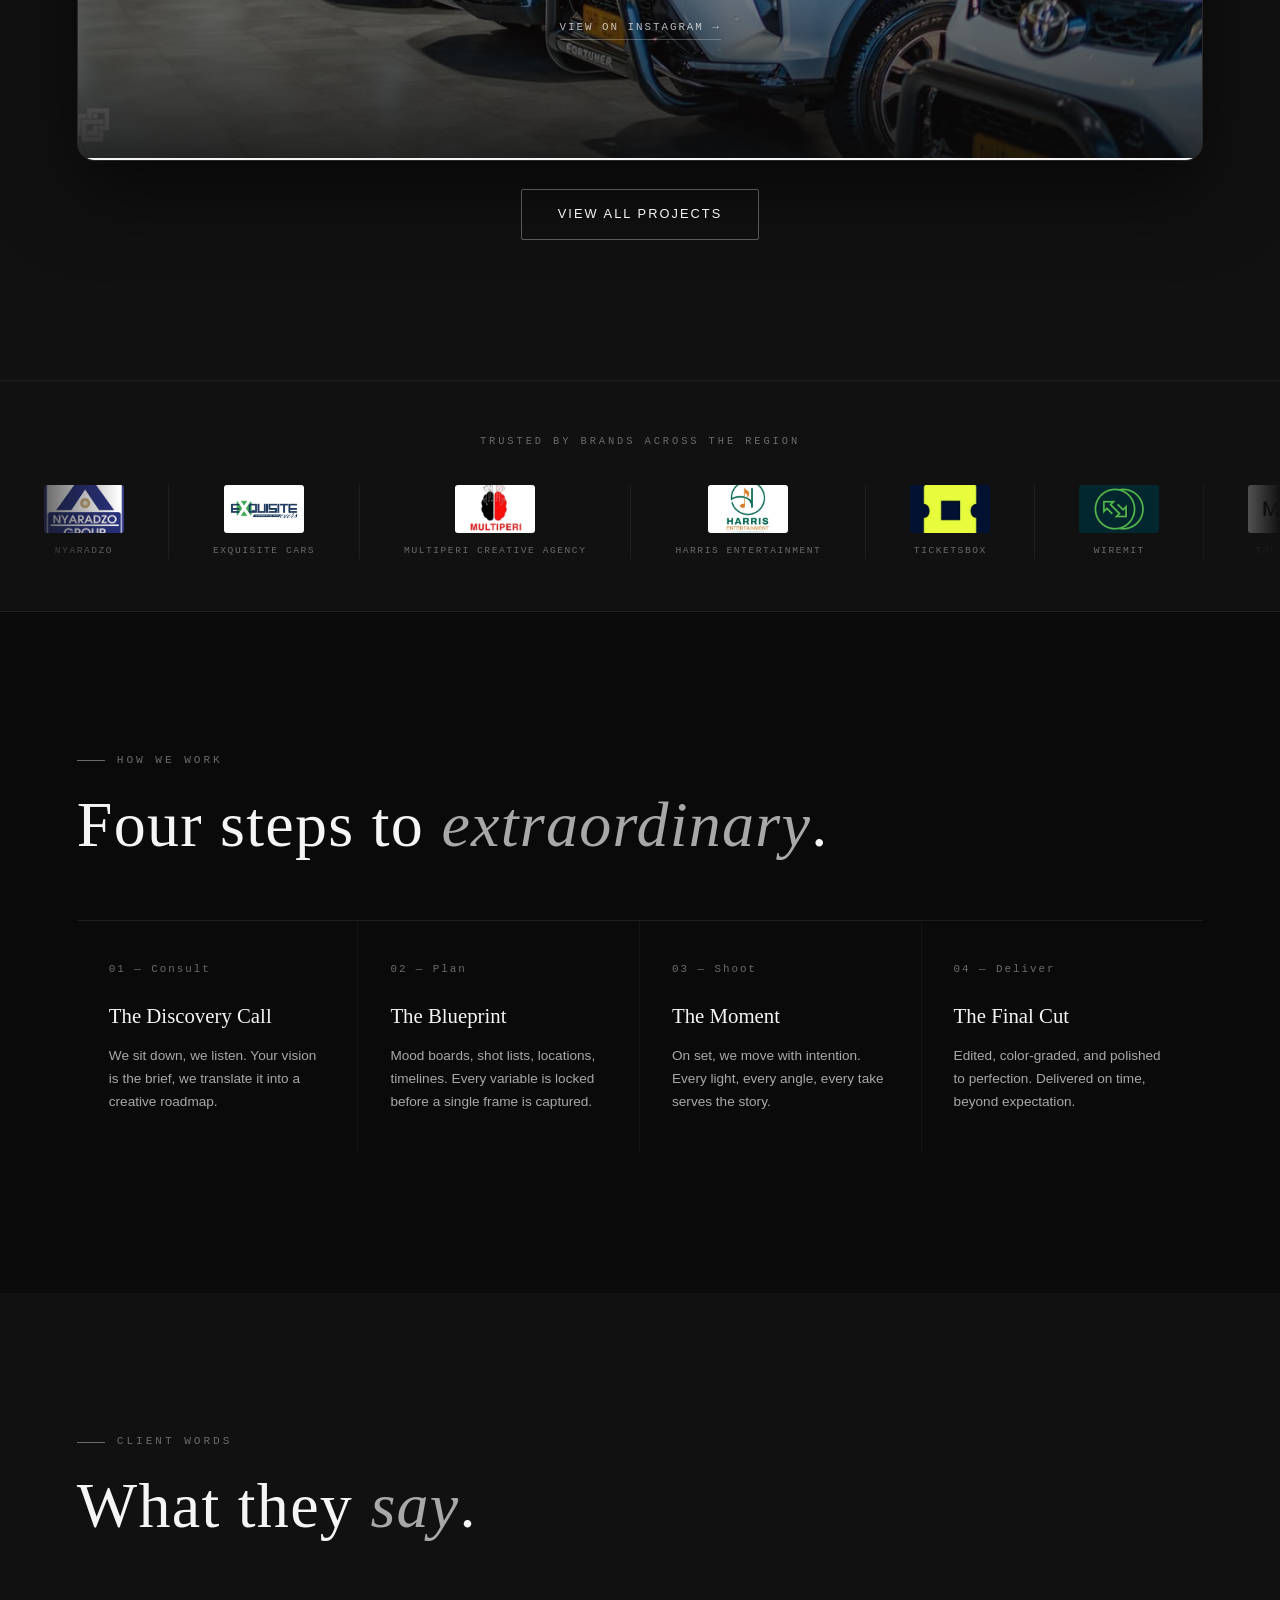
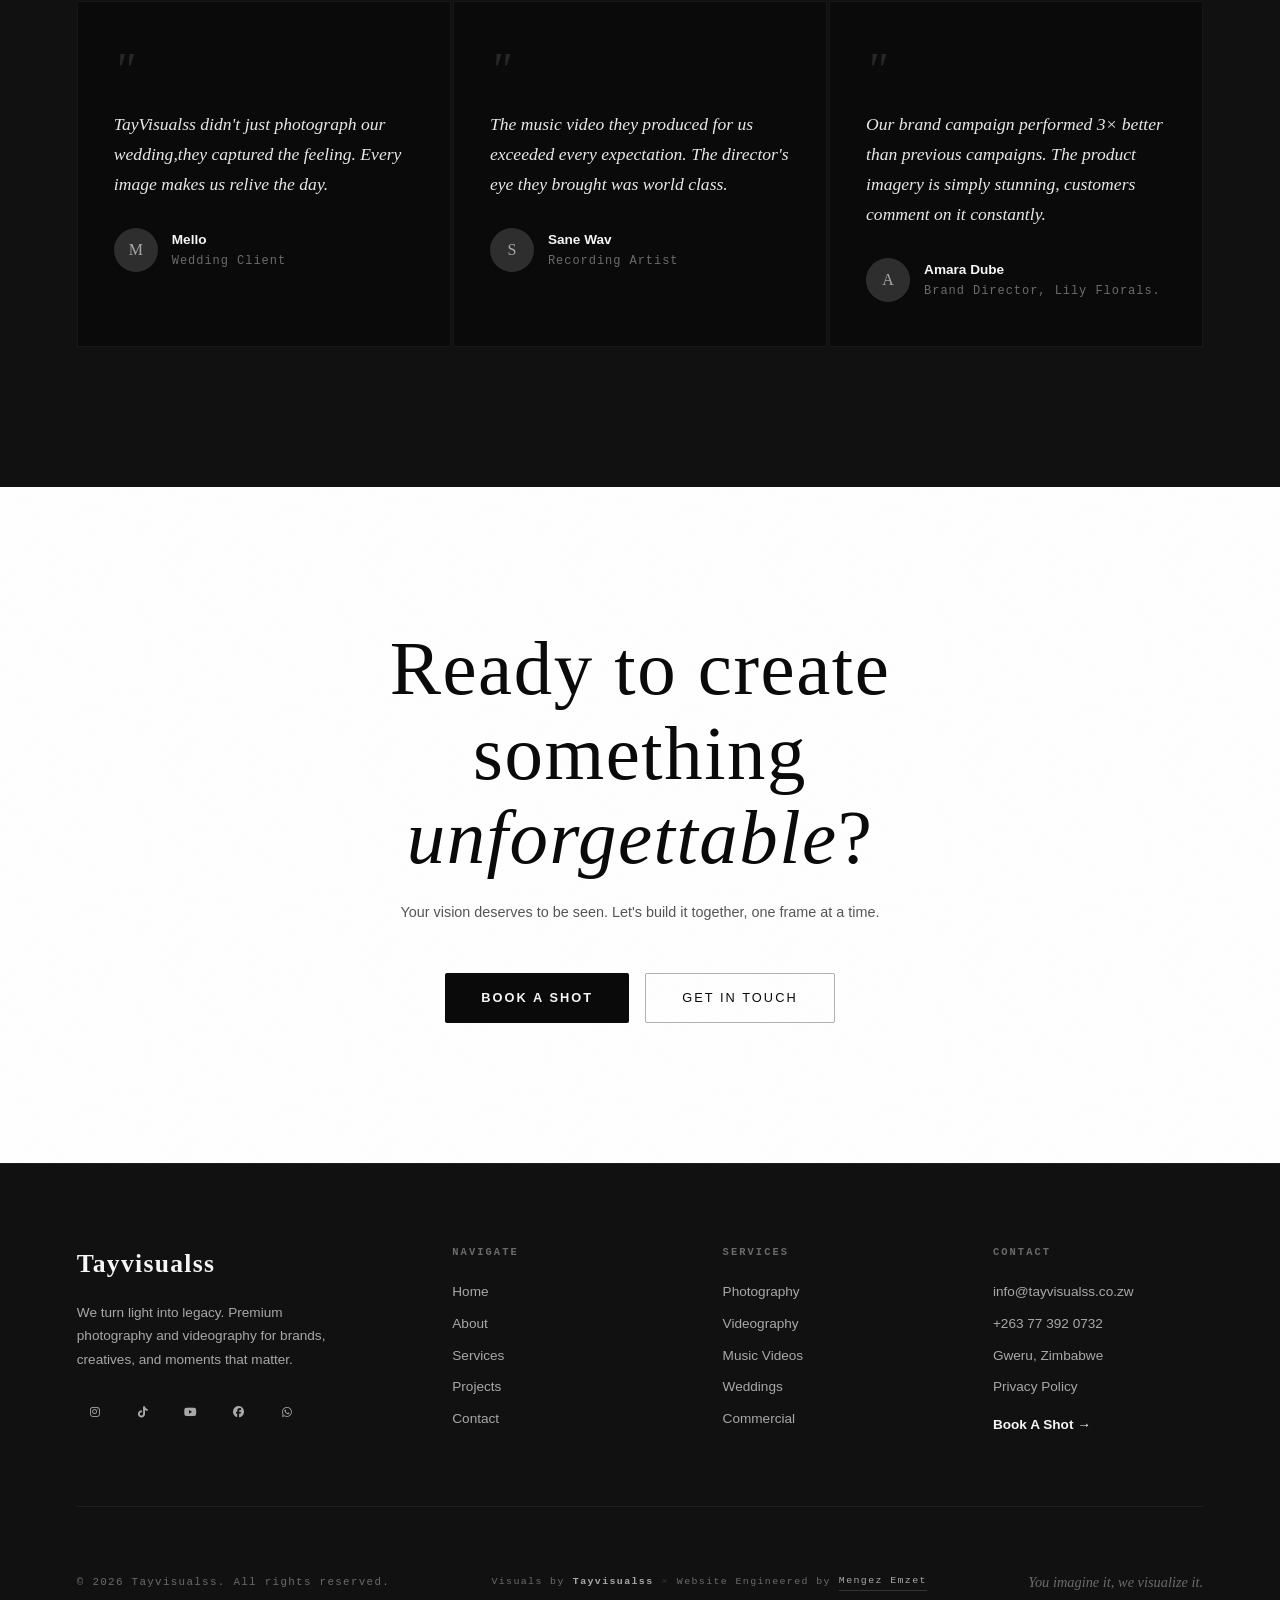
==== commit a27f0cd9: "changed the home page projects layout" ====
--- a/index.html
+++ b/index.html
@@ -303,106 +303,73 @@
         <span class="section-label">Selected Work</span>
         <h2 class="section-title">The portfolio <em>speaks</em>.</h2>
       </div>
-      <div class="work-grid reveal from-bottom" style="margin-top:48px">
-  
-        <!-- 1 — LARGE hero item: Portrait / Photography -->
-        <div class="work-item">
-          <img
-            class="work-img" draggable="false" data-no-context="true"
-            src="images/exquisite.jpg"
-            alt="Exquisite Cars"
-            loading="lazy"
-          />
-          <div class="work-item-overlay"></div>
-          <div class="work-item-info">
-            <div class="work-item-cat">Photography · 2026</div>
-            <div class="work-item-title">Exquisite Cars</div>
-          </div>
-        </div>
-  
-        <!-- 2 — Music / Videography (YouTube thumbnail) -->
-        <div class="work-item">
-          <img
-            class="work-img" draggable="false" data-no-context="true"
-            src="https://img.youtube.com/vi/60IUKSgQ1CE/maxresdefault.jpg"
-            alt="Ama2K Festival Highlights"
-            loading="lazy"
-          />
-          <div class="work-item-overlay"></div>
-          <div class="work-item-info">
-            <div class="work-item-cat">Videography · 2026</div>
-            <div class="work-item-title">Ama2K Festival</div>
-          </div>
-        </div>
-  
-        <!-- 3 — Wedding / Photography -->
-        <div class="work-item">
-          <img
-            class="work-img" draggable="false" data-no-context="true"
-            src="https://img.youtube.com/vi/OD10NaL5gQY/maxresdefault.jpg"
-            alt="The Chari Wedding"
-            loading="lazy"
-          />
-          <div class="work-item-overlay"></div>
-          <div class="work-item-info">
-            <div class="work-item-cat">Wedding · 2024</div>
-            <div class="work-item-title">The Chari Wedding</div>
-          </div>
-        </div>
-  
-        <!-- 4 — Music Video (YouTube thumbnail) -->
-        <div class="work-item">
-          <img
-            class="work-img" draggable="false" data-no-context="true"
-            src="https://img.youtube.com/vi/4LANEaKaPBE/maxresdefault.jpg"
-            alt="Sane Wav - Mazvokuda"
-            loading="lazy"
-          />
-          <div class="work-item-overlay"></div>
-          <div class="work-item-info">
-            <div class="work-item-cat">Music Video · 2026</div>
-            <div class="work-item-title">Sane Wav - Mazvokuda</div>
-          </div>
-        </div>
-  
-        <!-- 5 — Commercial / Product Photography -->
-        <div class="work-item">
-          <img
-            class="work-img" draggable="false" data-no-context="true"
-            src="images/chari.jpg"
-            alt="Chari Fresh Produce"
-            loading="lazy"
-          />
-          <div class="work-item-overlay"></div>
-          <div class="work-item-info">
-            <div class="work-item-cat">Commercial · 2026</div>
-            <div class="work-item-title">Chari Fresh Produce</div>
-          </div>
-        </div>
-  
-        <div class="work-item">
-          <img
-            class="work-img" draggable="false" data-no-context="true"
-            src="images/zitf.jpg"
-            alt="ZITF"
-            loading="lazy"
-          />
-          <div class="work-item-overlay"></div>
-          <div class="work-item-info">
-            <div class="work-item-cat">Photography · 2026</div>
-            <div class="work-item-title">Zimbabwe International Trade Fair</div>
-          </div>
-        </div>
-  
-      </div>
-  
-      <!-- ─── VIEW ALL PROJECTS BUTTON ─── -->
-      <div style="text-align:center;margin-top:60px" class="reveal from-bottom">
-        <a class="btn-secondary" href="projects.html" data-page="projects">
-          View All Projects
-        </a>
-      </div>
-  
+      <div class="showcase-wrap reveal from-bottom" style="margin-top:48px">
+        <div class="showcase showcase--framed" data-delay="5500">
+        <article class="showcase-slide active" data-dir="left">
+          <img class="showcase-img" src="images/exquisite.jpg" alt=alt="Exquisite Cars" onerror="this.style.display='none'" />
+          <div class="showcase-content">
+            <div class="showcase-cat">Photography</div>
+            <h3 class="showcase-title">Exquisite Cars</h3>
+            <p class="showcase-desc">Soft, warm-light portraits shot as the sun goes down.</p>
+            <a class="showcase-link" href="https://www.instagram.com/p/DZ2SkNRit-q/?igsh=MTZ4dhvta20zYmk5aA==" target="_blank" rel="noopener">View on Instagram →</a>
+          </div>
+        </article>
+        <article class="showcase-slide" data-dir="right">
+          <img class="showcase-img" src="https://img.youtube.com/vi/60IUKSgQ1CE/maxresdefault.jpg" alt="Ama2K Festival Highlights" loading="lazy" onerror="this.onerror=null;this.src=this.src.replace('maxresdefault','hqdefault')" />
+          <a class="showcase-play" href="https://youtu.be/60IUKSgQ1CE?si=Cb3WCOf6uPE9g1oG" target="_blank" rel="noopener" aria-label="Play video"><svg viewBox="0 0 24 24" fill="currentColor"><polygon points="5,3 19,12 5,21"/></svg></a>
+          <div class="showcase-content">
+            <div class="showcase-cat">Videography</div>
+            <h3 class="showcase-title">Ama2K Festival</h3>
+            <p class="showcase-desc">Highlights from the festival, crowd energy, stage moments and the buzz around it.</p>
+            <a class="showcase-link" href="https://youtu.be/60IUKSgQ1CE?si=Cb3WCOf6uPE9g1oG" target="_blank" rel="noopener">Watch on YouTube →</a>
+          </div>
+        </article>
+        <article class="showcase-slide" data-dir="top">
+          <img class="showcase-img" src="https://img.youtube.com/vi/OD10NaL5gQY/maxresdefault.jpg" alt="The Chari Wedding" loading="lazy" onerror="this.style.display='none'" />
+          <div class="showcase-content">
+            <div class="showcase-cat">Wedding</div>
+            <h3 class="showcase-title">The Chari Wedding</h3>
+            <p class="showcase-desc">A day of love told through candid moments, quiet details and a film worth rewatching.</p>
+            <a class="showcase-link" href="https://www.instagram.com/p/YOUR_POST_ID/" target="_blank" rel="noopener">View on YouTube →</a>
+          </div>
+        </article>
+        <article class="showcase-slide" data-dir="bottom">
+          <img class="showcase-img" src="https://img.youtube.com/vi/4LANEaKaPBE/maxresdefault.jpg" alt="Corporate Summit Recap" loading="lazy" onerror="this.onerror=null;this.src=this.src.replace('maxresdefault','hqdefault')" />
+          <a class="showcase-play" href="https://youtu.be/4LANEaKaPBE?si=HdRzrghhb2VCx7Pr" target="_blank" rel="noopener" aria-label="Play video"><svg viewBox="0 0 24 24" fill="currentColor"><polygon points="5,3 19,12 5,21"/></svg></a>
+          <div class="showcase-content">
+            <div class="showcase-cat">Music Video</div>
+            <h3 class="showcase-title">Sane Wav- Mazvokuda</h3>
+            <p class="showcase-desc">A music video built around performance and mood, shot to carry the sound.</p>
+            <a class="showcase-link" href="https://youtu.be/4LANEaKaPBE?si=HdRzrghhb2VCx7Pr" target="_blank" rel="noopener">Watch on YouTube →</a>
+          </div>
+        </article>
+        <article class="showcase-slide" data-dir="zoom">
+          <img class="showcase-img" src="images/chari.jpg" alt="Chari Fresh Produce" loading="lazy" onerror="this.style.display='none'" />
+          <div class="showcase-content">
+            <div class="showcase-cat">Commercial</div>
+            <h3 class="showcase-title">Chari Fresh Produce</h3>
+            <p class="showcase-desc">Harvest visuals for a local farm, polished, precise and made to stand out.</p>
+            <a class="showcase-link" href="https://www.instagram.com/reel/DYPGTtMtMsG/?igsh=MW5peGtibmp1aXhnNQ==" target="_blank" rel="noopener">View on Instagram →</a>
+          </div>
+        </article>
+
+        <article class="showcase-slide" data-dir="right">
+          <img class="showcase-img" src="images/zitf.jpg" alt="ZITF" loading="lazy" onerror="this.style.display='none'" />
+          <div class="showcase-content">
+            <div class="showcase-cat">Photography</div>
+            <h3 class="showcase-title">Zimbabwe International Trade Fair</h3>
+            <p class="showcase-desc">Editorial photography for the Zimbabwe International Trade Fair 2026.</p>
+            <a class="showcase-link" href="https://www.instagram.com/p/YOUR_POST_ID/" target="_blank" rel="noopener">View on Instagram →</a>
+          </div>
+        </article>
+        <button class="showcase-arrow showcase-side showcase-side--left showcase-prev" aria-label="Previous slide">←</button>
+        <button class="showcase-arrow showcase-side showcase-side--right showcase-next" aria-label="Next slide">→</button>
+        <div class="showcase-progress"><span></span></div>
+        </div>
+      </div>
+      <div class="showcase-bar reveal from-bottom">
+        <a class="btn-secondary" href="#" data-page="projects">View All Projects</a>
+      </div>
     </div>
   </div>
 
--- a/style.css
+++ b/style.css
@@ -47,18 +47,6 @@
 ul { list-style: none; }
 button { cursor: pointer; border: none; background: none; font-family: inherit; }
 
-@media (min-width: 1600px) {
-  html {
-    font-size: 112.5%; /* scales all rem/em values up proportionally */
-  }
-}
-
-@media (min-width: 1920px) {
-  html {
-    font-size: 125%;
-  }
-}
-
 /* ─── SCROLLBAR ──────────────────────────────────── */
 ::-webkit-scrollbar { width: 4px; }
 ::-webkit-scrollbar-track { background: var(--black); }
@@ -72,55 +60,53 @@
 #page-loader {
   position: fixed;
   inset: 0;
-  background: #0a0a0a;
+  background: var(--black);
   z-index: 9999;
   display: flex;
   align-items: center;
   justify-content: center;
   flex-direction: column;
   gap: 24px;
-  transition: opacity 0.7s ease, visibility 0.7s ease;
-}
- 
+  transition: opacity 0.8s ease, visibility 0.8s ease;
+}
+
 #page-loader.hidden {
-  opacity: 0 !important;
-  visibility: hidden !important;
-  pointer-events: none !important;
-}
- 
+  opacity: 0;
+  visibility: hidden;
+  pointer-events: none;
+}
+
 /* ─── LOADER LOGO ────────────────────────────────────── */
 .loader-logo {
-  /* Fallback to system serif if web font hasn't loaded yet */
-  font-family: var(--font-display, Georgia, serif);
-  font-size: clamp(1.8rem, 5vw, 3rem);
+  font-family: var(--font-display);
+  font-size: clamp(2rem, 5vw, 3.5rem);
   font-weight: 300;
   letter-spacing: 0.15em;
-  color: #f5f5f5;
-  /* from→to ensures it's always visible even if animation fails */
+  color: var(--white);
   opacity: 0;
-  animation: loaderFade 0.5s ease 0.1s forwards;
-}
- 
+  animation: loaderFade 0.6s ease 0.2s forwards;
+}
+
 /* ─── LOADER BAR WRAPPER ────────────────────────────── */
 .loader-bar-wrapper {
-  width: 260px;
+  width: 280px;
   max-width: 80vw;
   display: flex;
   flex-direction: column;
   gap: 10px;
   align-items: center;
 }
- 
+
 /* ─── LOADER BAR ─────────────────────────────────────── */
 .loader-bar {
   width: 100%;
   height: 2px;
-  background: rgba(255,255,255,0.1);
+  background: rgba(255, 255, 255, 0.08);
   border-radius: 4px;
   position: relative;
   overflow: hidden;
 }
- 
+
 /* ─── LOADER BAR PROGRESS ───────────────────────────── */
 .loader-bar-progress {
   position: absolute;
@@ -128,49 +114,72 @@
   left: 0;
   height: 100%;
   width: 0%;
-  background: #ffffff;
+  background: linear-gradient(90deg, 
+    rgba(255, 255, 255, 0.3) 0%,
+    #ffffff 50%,
+    rgba(255, 255, 255, 0.3) 100%
+  );
   border-radius: 4px;
-  /* JS drives the width via inline style — CSS animation is a visual fallback only */
-  transition: width 0.1s linear;
-}
- 
+  animation: loaderProgress 2s cubic-bezier(0.16, 1, 0.3, 1) 0.3s forwards;
+}
+
 /* ─── LOADER PERCENTAGE ──────────────────────────────── */
 .loader-percentage {
-  font-family: var(--font-mono, 'Courier New', monospace);
-  font-size: 0.68rem;
+  font-family: var(--font-mono);
+  font-size: 0.7rem;
   letter-spacing: 0.2em;
-  color: rgba(255,255,255,0.35);
+  color: rgba(255, 255, 255, 0.3);
   opacity: 0;
-  animation: loaderFade 0.5s ease 0.3s forwards;
-}
- 
+  animation: loaderFade 0.6s ease 0.8s forwards;
+}
+
 .loader-percentage span {
   display: inline-block;
-  min-width: 24px;
-  text-align: right;
-  color: rgba(255,255,255,0.65);
+  min-width: 40px;
+  text-align: center;
+  color: rgba(255, 255, 255, 0.6);
   font-weight: 500;
 }
- 
+
 /* ─── ANIMATIONS ──────────────────────────────────────── */
 @keyframes loaderFade {
-  from { opacity: 0; }
-  to   { opacity: 1; }
-}
- 
-/* ─── SHIMMER ON BAR ──────────────────────────────────── */
-.loader-bar::after {
+  to { opacity: 1; }
+}
+
+@keyframes loaderProgress {
+  0% { width: 0%; }
+  10% { width: 8%; }
+  30% { width: 25%; }
+  50% { width: 45%; }
+  65% { width: 62%; }
+  80% { width: 78%; }
+  92% { width: 92%; }
+  100% { width: 100%; }
+}
+
+/* ─── PULSING GLOW EFFECT ────────────────────────────── */
+.loader-bar::before {
   content: '';
   position: absolute;
-  top: 0; left: -100%;
-  width: 60%;
-  height: 100%;
-  background: linear-gradient(90deg, transparent, rgba(255,255,255,0.4), transparent);
-  animation: loaderShimmer 1.4s ease-in-out infinite;
-}
-@keyframes loaderShimmer {
-  from { left: -60%; }
-  to   { left: 120%; }
+  top: -4px;
+  left: 0;
+  width: 60px;
+  height: 10px;
+  background: radial-gradient(ellipse at center, rgba(255,255,255,0.15) 0%, transparent 70%);
+  border-radius: 50%;
+  filter: blur(4px);
+  animation: loaderGlow 2s ease-in-out infinite;
+}
+
+@keyframes loaderGlow {
+  0%, 100% { 
+    opacity: 0;
+    transform: translateX(0);
+  }
+  50% { 
+    opacity: 1;
+    transform: translateX(220px);
+  }
 }
 
 /* ─── CURSOR ─────────────────────────────────────── */
@@ -713,12 +722,65 @@
 }
 .service-card:hover { background: var(--dark-grey); }
 .service-card:hover::before { width: 100%; }
+
+/* Base icon wrapper (removed filter: grayscale) */
 .service-card-icon {
-  font-size: 2rem;
   margin-bottom: 24px;
   display: block;
-  filter: grayscale(1);
-}
+}
+
+/* New Futuristic SVG Icon Styles */
+.service-card-icon.futuristic-icon {
+  width: 58px;
+  height: 58px;
+  display: flex;
+  align-items: center;
+  justify-content: center;
+  position: relative;
+  border: 1px solid rgba(255, 255, 255, 0.22);
+  border-radius: 50%;
+  background: rgba(255, 255, 255, 0.03);
+  transition: all 0.45s cubic-bezier(.16, 1, .3, 1);
+}
+
+/* Inner ring */
+.service-card-icon.futuristic-icon::before {
+  content: "";
+  position: absolute;
+  inset: 8px;
+  border: 1px solid rgba(255, 255, 255, 0.10);
+  border-radius: 50%;
+  transition: transform 0.45s cubic-bezier(.16, 1, .3, 1);
+}
+
+/* The SVG itself */
+.service-card-icon.futuristic-icon svg {
+  width: 28px;
+  height: 28px;
+  fill: none;
+  stroke: var(--white);
+  stroke-width: 1.7;
+  stroke-linecap: round;
+  stroke-linejoin: round;
+  transition: all 0.45s ease;
+}
+
+/* Hover effects */
+.service-card:hover .service-card-icon.futuristic-icon {
+  border-color: var(--white);
+  background: rgba(255, 255, 255, 0.06);
+  transform: translateY(-5px) rotate(-7deg) scale(1.08);
+  box-shadow: 0 0 28px rgba(255, 255, 255, 0.12);
+}
+
+.service-card:hover .service-card-icon.futuristic-icon::before {
+  transform: scale(1.35);
+}
+
+.service-card:hover .service-card-icon.futuristic-icon svg {
+  transform: rotate(7deg) scale(1.06);
+}
+
 .service-card-title {
   font-family: var(--font-display);
   font-size: 1.5rem;
@@ -753,28 +815,24 @@
   gap: 4px;
   margin-top: 60px;
 }
-
 .work-item {
   position: relative;
   overflow: hidden;
   background: var(--mid-grey);
   cursor: pointer;
 }
-
 .work-item:nth-child(1) { grid-column: span 7; grid-row: span 2; min-height: 480px; }
 .work-item:nth-child(2) { grid-column: span 5; min-height: 236px; }
 .work-item:nth-child(3) { grid-column: span 5; min-height: 236px; }
 .work-item:nth-child(4) { grid-column: span 4; min-height: 260px; }
 .work-item:nth-child(5) { grid-column: span 4; min-height: 260px; }
 .work-item:nth-child(6) { grid-column: span 4; min-height: 260px; }
-
 .work-item-bg {
   position: absolute;
   inset: 0;
   background: var(--mid-grey);
   transition: transform var(--transition-slow);
 }
-
 /* Real image inside work items */
 .work-img {
   position: absolute;
@@ -785,12 +843,9 @@
   object-position: center;
   display: block;
   transition: transform var(--transition-slow);
-}
-
-.work-item:hover .work-img { 
-  transform: scale(1.06); 
-}
-
+  filter: grayscale(20%);
+}
+.work-item:hover .work-img { transform: scale(1.06); filter: grayscale(0%); }
 /* Gradient per item (fallback if img fails) */
 .work-item:nth-child(1) .work-item-bg { background: linear-gradient(135deg, #1a1a1a 0%, #2e2e2e 50%, #111 100%); }
 .work-item:nth-child(2) .work-item-bg { background: linear-gradient(225deg, #222 0%, #333 100%); }
@@ -798,37 +853,26 @@
 .work-item:nth-child(4) .work-item-bg { background: linear-gradient(135deg, #252525 0%, #1a1a1a 100%); }
 .work-item:nth-child(5) .work-item-bg { background: linear-gradient(315deg, #2e2e2e 0%, #111 100%); }
 .work-item:nth-child(6) .work-item-bg { background: linear-gradient(90deg, #1e1e1e 0%, #303030 100%); }
-
 .work-item:hover .work-item-bg { transform: scale(1.06); }
-
-/* ─── OVERLAY - ALWAYS VISIBLE ─── */
 .work-item-overlay {
   position: absolute;
   inset: 0;
   background: linear-gradient(to top, rgba(0,0,0,0.85) 0%, rgba(0,0,0,0) 50%);
-  opacity: 1;  /* Always visible */
+  opacity: 0;
   transition: opacity var(--transition);
   z-index: 2;
 }
-
-/* ─── INFO - ALWAYS VISIBLE ─── */
+.work-item:hover .work-item-overlay { opacity: 1; }
 .work-item-info {
   position: absolute;
-  bottom: 0; 
-  left: 0; 
-  right: 0;
+  bottom: 0; left: 0; right: 0;
   padding: 28px;
-  transform: translateY(0);  /* Always in position */
-  opacity: 1;  /* Always visible */
+  transform: translateY(10px);
+  opacity: 0;
   transition: all var(--transition);
   z-index: 3;
 }
-
-/* ─── OPTIONAL: Add hover enhancement ─── */
-.work-item:hover .work-item-info {
-  padding-bottom: 36px;  /* Slight lift on hover */
-}
-
+.work-item:hover .work-item-info { transform: translateY(0); opacity: 1; }
 .work-item-cat {
   font-family: var(--font-mono);
   font-size: 0.65rem;
@@ -837,7 +881,6 @@
   color: var(--silver);
   margin-bottom: 6px;
 }
-
 .work-item-title {
   font-family: var(--font-display);
   font-size: 1.3rem;
@@ -1158,7 +1201,7 @@
   background: var(--light-grey);
   flex-shrink: 0;
 }
- 
+
 /* ─── PRICING ────────────────────────────────────── */
 .pricing-section { background: var(--off-black); }
 .pricing-grid {
@@ -1192,7 +1235,7 @@
   letter-spacing: 0.2em;
   text-transform: uppercase;
   color: var(--black);
-  background: var(--white) !important;
+  background: var(--white);
   padding: 4px 10px;
 }
 .pricing-card.featured .pricing-badge { background: var(--black); color: var(--white); }
@@ -1281,23 +1324,6 @@
   transition: all var(--transition-fast);
   cursor: pointer;
 }
- 
-.btn-pricing1 {
-  display: block;
-  text-align: center;
-  font-family: var(--font-body);
-  font-size: 0.78rem;
-  font-weight: 600;
-  letter-spacing: 0.16em;
-  text-transform: uppercase;
-  padding: 14px 24px;
-  border-radius: 2px;
-  border: 1px solid black;
-  color: var(--white);
-  transition: all var(--transition-fast);
-  cursor: pointer;
-  background: rgba(255,255,255,0.05);
-}
 .btn-pricing:hover { border-color: var(--white); background: rgba(255,255,255,0.05); }
 .pricing-card.featured .btn-pricing {
   background: var(--black);
@@ -1357,7 +1383,7 @@
   width: 100%;
   display: block;
   transition: transform var(--transition-slow), filter var(--transition);
-  /* filter: grayscale(30%) brightness(0.9); */
+  filter: grayscale(30%) brightness(0.9);
   aspect-ratio: 4/3;
   object-fit: cover;
   object-position: center;
@@ -1419,7 +1445,7 @@
   position: absolute;
   inset: 0;
   background: linear-gradient(to top, rgba(0,0,0,0.88) 0%, rgba(0,0,0,0.2) 50%, transparent 100%);
-  opacity: 1;
+  opacity: 0;
   transition: opacity var(--transition);
   display: flex;
   flex-direction: column;
@@ -1821,19 +1847,20 @@
 .footer-brand p { font-size: 0.85rem; color: var(--silver); line-height: 1.7; max-width: 280px; }
 .footer-social {
   display: flex;
-  gap: 5px;
-  margin-top: 16px;
+  gap: 12px;
+  margin-top: 24px;
 }
 .footer-social a {
-  width: 36px; 
-  height: 26px;
+  width: 36px; height: 36px;
   border: 1px solid rgba(255,255,255,0.1);
   display: flex;
   align-items: center;
   justify-content: center;
-  font-size: 1.3rem;
+  font-size: 0.7rem;
   color: var(--silver);
   transition: all var(--transition-fast);
+  font-family: var(--font-mono);
+  letter-spacing: 0;
   border: none;
 }
 .footer-social a:hover { border-color: var(--white); color: var(--white); }
@@ -1965,8 +1992,6 @@
   .projects-masonry { columns: 1; }
   .pricing-grid { grid-template-columns: 1fr; }
   .hero-title { letter-spacing: 0.04em; }
-   /* Push tagline/sub down so they clear text in the hero background video */
-   .hero-spacer { height: clamp(180px, 34vh, 280px); }
 }
 
 @media (max-width: 480px) {
@@ -1975,8 +2000,6 @@
   .stats-strip { grid-template-columns: 1fr 1fr; }
   .about-values { grid-template-columns: 1fr; }
   .value-item { padding: 28px 20px; }
-  /* Even more clearance on small phones */
-  .hero-spacer { height: clamp(230px, 50vh, 330px); }
 }
 
 /* ─── REDUCED MOTION ─────────────────────────────── */
@@ -1988,955 +2011,361 @@
   .reveal { opacity: 1 !important; transform: none !important; }
 }
 
-.cta-band-actions {
-  position: relative;
-  z-index: 10;
-}
-
-.btn-dark, 
-.btn-outline-dark {
-  position: relative;
-  z-index: 11;
-  cursor: pointer;
-  pointer-events: auto !important;
-}
-
-.reveal {
-  pointer-events: auto !important;
-}
-
-.about-image-frame {
-  position: relative;
-  width: 100%;
-  min-height: 400px;
-  background: var(--mid-grey);
-}
-
-.about-image {
-  width: 100%;
-  height: 100%;
-  min-height: 400px;
-  object-fit: cover;
-  display: block;
-  position: relative;
-  z-index: 2;
-}
-
-/* Optional: Add a nice hover effect */
-.about-image:hover {
-  transform: scale(1.02);
-  transition: transform var(--transition-slow);
-}
-/* ─── SECURITY: HONEYPOT FIELD ──────────────────────
-   Invisible to humans, visible to bots.
-   NEVER use display:none — bots skip those.
-   Position off-screen instead. */
-.hp-field {
-  position: absolute;
-  left: -9999px;
-  top: -9999px;
-  width: 1px;
-  height: 1px;
-  overflow: hidden;
-  opacity: 0;
-  pointer-events: none;
-  /* tab-index: -1; */
-}
-
-/* ─── PRIVACY POLICY PAGE ───────────────────────── */
-.privacy-block {
-  margin-bottom: 52px;
-}
-.privacy-block h2 {
-  font-family: var(--font-display);
-  font-size: clamp(1.3rem, 2.5vw, 1.8rem);
-  font-weight: 300;
-  color: var(--white);
-  margin-bottom: 16px;
-  padding-bottom: 12px;
-  border-bottom: 1px solid rgba(255,255,255,0.07);
-}
-.privacy-block p {
-  font-size: 0.9rem;
-  color: var(--silver);
-  line-height: 1.85;
-  margin-bottom: 14px;
-}
-.privacy-block ul {
-  list-style: none;
-  display: flex;
-  flex-direction: column;
-  gap: 10px;
-  margin: 14px 0 14px 0;
-}
-.privacy-block ul li {
-  font-size: 0.88rem;
-  color: var(--silver);
-  line-height: 1.7;
-  padding-left: 20px;
-  position: relative;
-}
-.privacy-block ul li::before {
-  content: '—';
-  position: absolute;
-  left: 0;
-  color: var(--light-grey);
-}
-.privacy-block a {
-  color: var(--off-white);
-  border-bottom: 1px solid rgba(255,255,255,0.2);
-  transition: border-color var(--transition-fast), color var(--transition-fast);
-}
-.privacy-block a:hover {
-  color: var(--white);
-  border-color: var(--white);
-}
-.privacy-block strong {
-  color: var(--off-white);
-  font-weight: 600;
-}
-
-/* ─── FORM ERROR MESSAGE ─────────────────────────── */
-.form-error {
-  display: none;
-  padding: 14px 18px;
-  background: rgba(220, 50, 50, 0.08);
-  border: 1px solid rgba(220, 50, 50, 0.25);
-  border-radius: 2px;
-  font-family: var(--font-body);
-  font-size: 0.82rem;
-  color: #e07070;
-  margin-top: 8px;
-  line-height: 1.5;
-}
-
-/* ─── LARGE SCREEN HERO SPACER ───────────────────────*/
-   /*Pushes tagline/sub below animation text on monitors */
-@media (min-width: 1024px) {
-  .hero-spacer { height: clamp(260px, 26vh, 340px); }
-}
-@media (min-width: 1280px) {
-  .hero-spacer { height: clamp(200px, 20vh, 280px); }
-}
-@media (min-width: 1600px) {
-  .hero-spacer { height: clamp(450px, 43vh, 640px); }
-}
-
-/* ── FUTURISTIC SERVICE ICONS ───────────────────── */
-
-.service-card-icon.futuristic-icon {
-  width: 58px !important;
-  height: 58px !important;
-  display: flex !important;
-  align-items: center !important;
-  justify-content: center !important;
-  margin-bottom: 26px !important;
-
-  position: relative !important;
-  overflow: visible !important;
-  isolation: isolate;
-
-  border: 1px solid rgba(255, 255, 255, 0.22) !important;
-  border-radius: 50% !important;
-  background: rgba(255, 255, 255, 0.03) !important;
-
-  color: var(--white) !important;
-  opacity: 1 !important;
-  visibility: visible !important;
-
-  transition:
-    transform 0.45s cubic-bezier(.16, 1, .3, 1),
-    border-color 0.45s ease,
-    background 0.45s ease,
-    box-shadow 0.45s ease !important;
-}
-
-.service-card-icon.futuristic-icon::before {
-  content: "";
-  position: absolute;
-  inset: 8px;
-  z-index: -1;
-
-  border: 1px solid rgba(255, 255, 255, 0.10);
-  border-radius: 50%;
-
-  transition: transform 0.45s cubic-bezier(.16, 1, .3, 1);
-}
-
-.service-card-icon.futuristic-icon svg {
-  width: 28px !important;
-  height: 28px !important;
-  display: block !important;
-  position: relative !important;
-  z-index: 2 !important;
-
-  fill: none !important;
-  stroke: currentColor !important;
-  stroke-width: 1.7 !important;
-  stroke-linecap: round !important;
-  stroke-linejoin: round !important;
-
-  color: var(--white) !important;
-  opacity: 1 !important;
-  visibility: visible !important;
-
-  transition:
-    color 0.45s ease,
-    transform 0.45s cubic-bezier(.16, 1, .3, 1) !important;
-}
-
-/* Keep every SVG path visible */
-.service-card-icon.futuristic-icon svg *,
-.service-card:hover .service-card-icon.futuristic-icon svg * {
-  fill: none !important;
-  stroke: currentColor !important;
-  opacity: 1 !important;
-  visibility: visible !important;
-}
-
-/* ── HOVER STATE ────────────────────────────────── */
-
-.service-card:hover .service-card-icon.futuristic-icon {
-  color: var(--accent) !important;
-  border-color: var(--accent) !important;
-  background: rgba(255, 255, 255, 0.06) !important;
-  transform: translateY(-5px) rotate(-7deg) scale(1.08) !important;
-  box-shadow: 0 0 28px rgba(255, 255, 255, 0.12) !important;
-}
-
-.service-card:hover .service-card-icon.futuristic-icon::before {
-  transform: scale(1.35) !important;
-}
-
-.service-card:hover .service-card-icon.futuristic-icon svg {
-  color: var(--accent) !important;
-  transform: rotate(7deg) scale(1.06) !important;
-}
-
-/* ── FUTURISTIC ICONS: FULL SERVICES CARDS ─────── */
-
-.service-full-icon.futuristic-full-icon {
-  width: 70px !important;
-  height: 70px !important;
-  display: flex !important;
-  align-items: center !important;
-  justify-content: center !important;
-  flex-shrink: 0;
-
-  position: relative !important;
-  overflow: visible !important;
-  isolation: isolate;
-
-  border: 1px solid rgba(255, 255, 255, 0.22) !important;
-  border-radius: 50% !important;
-  background: rgba(255, 255, 255, 0.025) !important;
-
-  color: var(--white) !important;
-  opacity: 1 !important;
-  visibility: visible !important;
-
-  transition:
-    transform 0.45s cubic-bezier(.16, 1, .3, 1),
-    border-color 0.45s ease,
-    background 0.45s ease,
-    box-shadow 0.45s ease !important;
-}
-
-.service-full-icon.futuristic-full-icon::before {
-  content: "";
-  position: absolute;
-  inset: 9px;
-  z-index: -1;
-
-  border: 1px solid rgba(255, 255, 255, 0.10);
-  border-radius: 50%;
-
-  transition: transform 0.45s cubic-bezier(.16, 1, .3, 1);
-}
-
-.service-full-icon.futuristic-full-icon svg {
-  width: 34px !important;
-  height: 34px !important;
-  display: block !important;
-  position: relative !important;
-  z-index: 2 !important;
-
-  fill: none !important;
-  stroke: currentColor !important;
-  stroke-width: 1.6 !important;
-  stroke-linecap: round !important;
-  stroke-linejoin: round !important;
-
-  color: var(--white) !important;
-  opacity: 1 !important;
-  visibility: visible !important;
-
-  transition:
-    color 0.45s ease,
-    transform 0.45s cubic-bezier(.16, 1, .3, 1) !important;
-}
-
-/* Prevent existing hover CSS from hiding SVG parts */
-.service-full-icon.futuristic-full-icon svg *,
-.service-full-card:hover .service-full-icon.futuristic-full-icon svg * {
-  fill: none !important;
-  stroke: currentColor !important;
-  opacity: 1 !important;
-  visibility: visible !important;
-}
-
-/* Hover animation */
-.service-full-card:hover .service-full-icon.futuristic-full-icon {
-  color: var(--accent) !important;
-  border-color: var(--accent) !important;
-  background: rgba(255, 255, 255, 0.06) !important;
-  transform: translateY(-5px) rotate(-7deg) scale(1.08) !important;
-  box-shadow: 0 0 28px rgba(255, 255, 255, 0.12) !important;
-}
-
-.service-full-card:hover .service-full-icon.futuristic-full-icon::before {
-  transform: scale(1.35) !important;
-}
-
-.service-full-card:hover .service-full-icon.futuristic-full-icon svg {
-  color: var(--accent) !important;
-  transform: rotate(7deg) scale(1.06) !important;
-}
-
-/* ═══════════════════════════════════════════════════
-   BOOKING CALENDAR
-   ═══════════════════════════════════════════════════ */
-   .cal-section {
-    padding: var(--section-pad) clamp(20px, 6vw, 80px);
-    background: var(--off-black);
-    border-bottom: 1px solid rgba(255,255,255,0.06);
-  }
-  .cal-section-inner { max-width: 1400px; margin: 0 auto; }
+/* ===================================================
+   AUTO-CHANGING SHOWCASE (hero-style slider)
+   Used on: index.html (Selected Work) + services.html
+   =================================================== */
+   .showcase-wrap { position: relative; width: 100%; }
+   .showcase {
+     --delay: 5500ms;
+     position: relative;
+     width: 100%;
+     height: clamp(420px, 72vh, 680px);
+     overflow: hidden;
+     background: var(--off-black);
+     border: 1px solid rgba(255,255,255,0.06);
+     isolation: isolate;
+   }
+   .showcase--full {
+     height: clamp(560px, 92vh, 820px);
+     border: none;
+     border-bottom: 1px solid rgba(255,255,255,0.06);
+   }
    
-  .cal-layout {
-    display: grid;
-    grid-template-columns: 1fr 1fr;
-    gap: 80px;
-    align-items: start;
-    margin-top: 60px;
-  }
+   /* slides */
+   .showcase-slide {
+     position: absolute;
+     inset: 0;
+     opacity: 0;
+     visibility: hidden;
+     z-index: 1;
+     background: linear-gradient(135deg, #1a1a1a 0%, #2e2e2e 50%, #111 100%);
+     transition: transform 1.2s cubic-bezier(0.76,0,0.24,1), opacity 1.2s ease, visibility 0s linear 1.2s;
+     will-change: transform, opacity;
+   }
+   .showcase-slide[data-dir="left"]   { transform: translateX(-100%); }
+   .showcase-slide[data-dir="right"]  { transform: translateX(100%); }
+   .showcase-slide[data-dir="top"]    { transform: translateY(-100%); }
+   .showcase-slide[data-dir="bottom"] { transform: translateY(100%); }
+   .showcase-slide[data-dir="zoom"]   { transform: scale(1.18); }
+   .showcase-slide.active {
+     opacity: 1;
+     visibility: visible;
+     z-index: 2;
+     transform: none;
+     transition: transform 1.2s cubic-bezier(0.76,0,0.24,1), opacity 1.2s ease, visibility 0s;
+   }
+   .showcase-img {
+     position: absolute;
+     inset: 0;
+     width: 100%;
+     height: 100%;
+     object-fit: cover;
+     object-position: center;
+     transform: scale(1.08);
+     transition: transform 7s ease-out;
+   }
+   .showcase-slide.active .showcase-img { transform: scale(1); }
+   .showcase-slide::after {
+     content: '';
+     position: absolute;
+     inset: 0;
+     z-index: 1;
+     background:
+       linear-gradient(to top, rgba(10,10,10,0.92) 0%, rgba(10,10,10,0.45) 45%, rgba(10,10,10,0.35) 100%),
+       linear-gradient(to right, rgba(10,10,10,0.55) 0%, transparent 70%);
+   }
    
-  /* ── Calendar card ──────────────────────────────── */
-  .cal-card {
-    background: var(--black);
-    border: 1px solid rgba(255,255,255,0.07);
-    padding: 44px 36px;
-  }
-  .cal-header {
-    display: flex;
-    align-items: center;
-    justify-content: space-between;
-    margin-bottom: 32px;
-  }
-  .cal-month-label {
-    font-family: var(--font-display);
-    font-size: 1.5rem;
-    font-weight: 300;
-    color: var(--white);
-    letter-spacing: 0.04em;
-  }
-  .cal-nav-btns { display: flex; gap: 4px; }
-  .cal-nav-btn {
-    width: 36px; height: 36px;
-    border: 1px solid rgba(255,255,255,0.1);
-    background: none;
-    color: var(--silver);
-    cursor: pointer;
-    font-size: 1rem;
-    display: flex; align-items: center; justify-content: center;
-    transition: border-color var(--transition-fast), color var(--transition-fast), background var(--transition-fast);
-    border-radius: 2px;
-  }
-  .cal-nav-btn:hover {
-    border-color: rgba(255,255,255,0.35);
-    color: var(--white);
-    background: rgba(255,255,255,0.04);
-  }
+   /* slide text */
+   .showcase-content {
+     position: absolute;
+     z-index: 3;
+     left: 0; right: 0; bottom: 0;
+     padding: clamp(24px, 5vw, 64px) clamp(20px, 5vw, 64px) clamp(88px, 11vw, 120px);
+     max-width: 760px;
+   }
+   .showcase-content > * {
+     opacity: 0;
+     transform: translateY(26px);
+     transition: opacity 0.8s ease, transform 0.8s cubic-bezier(0.16,1,0.3,1);
+   }
+   .showcase-slide.active .showcase-content > * { opacity: 1; transform: none; }
+   .showcase-slide.active .showcase-content > *:nth-child(1) { transition-delay: 0.55s; }
+   .showcase-slide.active .showcase-content > *:nth-child(2) { transition-delay: 0.7s; }
+   .showcase-slide.active .showcase-content > *:nth-child(3) { transition-delay: 0.85s; }
+   .showcase-slide.active .showcase-content > *:nth-child(4) { transition-delay: 1s; }
+   .showcase-slide.active .showcase-content > *:nth-child(5) { transition-delay: 1.15s; }
+   .showcase-cat {
+     font-family: var(--font-mono);
+     font-size: 0.7rem;
+     letter-spacing: 0.24em;
+     text-transform: uppercase;
+     color: var(--silver);
+     margin-bottom: 14px;
+     display: flex;
+     align-items: center;
+     gap: 12px;
+   }
+   .showcase-cat::before { content: ''; width: 28px; height: 1px; background: var(--silver); }
+   .showcase-title {
+     font-family: var(--font-display);
+     font-size: clamp(2.2rem, 6vw, 4.6rem);
+     font-weight: 300;
+     line-height: 1.05;
+     letter-spacing: 0.02em;
+     color: var(--pure-white);
+   }
+   .showcase-desc {
+     margin-top: 18px;
+     font-size: clamp(0.88rem, 1.5vw, 1rem);
+     line-height: 1.75;
+     color: rgba(232,232,232,0.85);
+     max-width: 560px;
+   }
+   .showcase-points {
+     margin-top: 20px;
+     display: flex;
+     flex-wrap: wrap;
+     gap: 8px 22px;
+   }
+   .showcase-points li {
+     font-family: var(--font-mono);
+     font-size: 0.68rem;
+     letter-spacing: 0.14em;
+     text-transform: uppercase;
+     color: var(--silver);
+     display: flex;
+     align-items: center;
+     gap: 8px;
+   }
+   .showcase-points li::before { content: ''; width: 12px; height: 1px; background: var(--light-grey); }
+   .showcase-actions { margin-top: 28px; display: flex; gap: 14px; flex-wrap: wrap; }
+   .showcase-actions .btn-primary,
+   .showcase-actions .btn-secondary { padding: 13px 28px; }
    
-  /* ── Grid ───────────────────────────────────────── */
-  .cal-grid {
-    display: grid;
-    grid-template-columns: repeat(7, 1fr);
-    gap: 3px;
-  }
-  .cal-dow {
-    text-align: center;
-    font-family: var(--font-mono);
-    font-size: 0.58rem;
-    letter-spacing: 0.18em;
-    text-transform: uppercase;
-    color: var(--light-grey);
-    padding-bottom: 14px;
-  }
-  .cal-day {
-    aspect-ratio: 1;
-    display: flex;
-    flex-direction: column;
-    align-items: center;
-    justify-content: center;
-    gap: 3px;
-    font-family: var(--font-body);
-    font-size: 0.8rem;
-    color: var(--silver);
-    border: 1px solid transparent;
-    border-radius: 2px;
-    transition: all var(--transition-fast);
-    cursor: default;
-    position: relative;
-  }
-  .cal-day.empty   { background: none; border: none; }
-  .cal-day.past    { color: rgba(255,255,255,0.13); }
-  .cal-day.today   { border-color: rgba(255,255,255,0.28); color: var(--white); font-weight: 500; }
+   /* intro label on the services showcase */
+   .showcase-intro {
+     position: absolute;
+     z-index: 4;
+     top: calc(var(--nav-height) + 24px);
+     left: clamp(20px, 5vw, 64px);
+     right: clamp(20px, 5vw, 64px);
+     pointer-events: none;
+   }
+   .showcase-intro .section-label { margin-bottom: 0; color: var(--silver); }
+   .showcase-intro .section-label::before { background: var(--silver); }
    
-  .cal-day.available {
-    background: rgba(80,210,120,0.4);
-    border-color: rgba(80,210,120,0.4);
-    cursor: pointer;
-  }
-  .cal-day.available:hover {
-    background: rgba(255,255,255,0.08);
-    border-color: rgba(255,255,255,0.22);
-    color: var(--white);
-  }
-  .cal-day.booked {
-    background: rgb(39, 211, 237);
-    color: var(--black);
-    cursor: pointer;
-  }
-  .cal-day.unavailable {
-    color: var(--off-white);
-    text-decoration: line-through;
-    border-color: red;
-  }
-  .cal-day.selected {
-    background: var(--white) !important;
-    color: var(--black) !important;
-    border-color: var(--white) !important;
-  }
+   /* controls */
+   .showcase-controls {
+     position: absolute;
+     z-index: 5;
+     right: clamp(20px, 5vw, 64px);
+     bottom: clamp(24px, 4vw, 44px);
+     display: flex;
+     align-items: center;
+     gap: 18px;
+   }
+   .showcase-counter {
+     font-family: var(--font-mono);
+     font-size: 0.72rem;
+     letter-spacing: 0.2em;
+     color: var(--silver);
+   }
+   .showcase-counter b { color: var(--white); font-weight: 400; }
+   .showcase-arrow {
+     width: 46px; height: 46px;
+     border: 1px solid rgba(255,255,255,0.3);
+     border-radius: 50%;
+     color: var(--white);
+     display: flex;
+     align-items: center;
+     justify-content: center;
+     font-size: 1rem;
+     background: rgba(10,10,10,0.35);
+     backdrop-filter: blur(6px);
+     -webkit-backdrop-filter: blur(6px);
+     transition: background var(--transition-fast), color var(--transition-fast), border-color var(--transition-fast);
+   }
+   .showcase-arrow:hover { background: var(--white); color: var(--black); border-color: var(--white); }
+   .showcase-progress {
+     position: absolute;
+     z-index: 5;
+     left: 0; right: 0; bottom: 0;
+     height: 2px;
+     background: rgba(255,255,255,0.1);
+   }
+   .showcase-progress span {
+     display: block;
+     height: 100%;
+     width: 0;
+     background: var(--white);
+     animation: showcaseProgress var(--delay) linear forwards;
+   }
+   .showcase.paused .showcase-progress span { animation-play-state: paused; }
+   @keyframes showcaseProgress { from { width: 0; } to { width: 100%; } }
    
-  /* ── Day dot indicator ──────────────────────────── */
-  .cal-day-num { line-height: 1; }
-  .cal-day-dot { width: 4px; height: 4px; border-radius: 50%; flex-shrink: 0; }
-  .available  .cal-day-dot { background: rgba(80,210,120,0.75); }
-  .booked     .cal-day-dot { background: rgb(39, 211, 237); }
-  .unavailable .cal-day-dot { 
-    /* display: none;  */
-    background: red; }
-  .selected   .cal-day-dot { background: var(--black) !important; opacity: 0.3; }
+   /* tabs (services quick-jump) */
+   .showcase-tabs {
+     display: flex;
+     overflow-x: auto;
+     scrollbar-width: none;
+     background: var(--off-black);
+     border-bottom: 1px solid rgba(255,255,255,0.06);
+   }
+   .showcase-tabs::-webkit-scrollbar { display: none; }
+   .showcase-tab {
+     flex: 1 0 auto;
+     font-family: var(--font-mono);
+     font-size: 0.68rem;
+     letter-spacing: 0.18em;
+     text-transform: uppercase;
+     color: var(--light-grey);
+     padding: 22px 28px;
+     white-space: nowrap;
+     border-right: 1px solid rgba(255,255,255,0.05);
+     position: relative;
+     transition: color var(--transition-fast), background var(--transition-fast);
+   }
+   .showcase-tab::after {
+     content: '';
+     position: absolute;
+     left: 0; bottom: 0;
+     width: 0; height: 2px;
+     background: var(--white);
+     transition: width var(--transition);
+   }
+   .showcase-tab:hover { color: var(--white); background: var(--dark-grey); }
+   .showcase-tab.active { color: var(--white); }
+   .showcase-tab.active::after { width: 100%; }
    
-  /* ── Legend ─────────────────────────────────────── */
-  .cal-legend {
-    display: flex;
-    gap: 18px;
-    flex-wrap: wrap;
-    margin-top: 28px;
-    padding-top: 22px;
-    border-top: 1px solid rgba(255,255,255,0.06);
-  }
-  .cal-legend-item {
-    display: flex;
-    align-items: center;
-    gap: 8px;
-    font-family: var(--font-mono);
-    font-size: 0.6rem;
-    letter-spacing: 0.14em;
-    text-transform: uppercase;
-    color: var(--light-grey);
-  }
-  .cal-legend-swatch { width: 13px; height: 13px; border-radius: 2px; flex-shrink: 0; }
-  .sw-available { background: rgba(80,210,120,0.5); border: 1px solid rgba(80,210,120,0.5); }
-  .sw-booked    { background: rgb(39, 211, 237); border: 1px solid rgb(39, 211, 237); }
-  .sw-unavail   { background: rgba(240, 7, 7, 0.968);            border: 1px solid rgba(240, 7, 7, 0.968); }
-  .sw-selected  { background: var(--white);           border: 1px solid var(--white); }
+   /* responsive */
+   @media (max-width: 768px) {
+     .showcase { height: clamp(460px, 78vh, 600px); }
+     .showcase--full { height: clamp(580px, 90vh, 760px); }
+     .showcase-content { padding-bottom: 96px; }
+     .showcase-points li:nth-child(n+3) { display: none; }
+     .showcase-arrow { width: 40px; height: 40px; }
+     .showcase-counter { display: none; }
+     .showcase-controls { left: clamp(20px, 5vw, 64px); right: auto; }
+     .showcase-tab { padding: 18px 20px; }
+   }
+   @media (max-width: 480px) {
+     .showcase-actions .btn-primary,
+     .showcase-actions .btn-secondary { width: 100%; justify-content: center; }
+     .showcase-desc { line-height: 1.65; }
+   }
+   /* Reduced-motion devices: keep autoplay, but fade instead of sliding/zooming */
+   @media (prefers-reduced-motion: reduce) {
+     .showcase-slide,
+     .showcase-slide[data-dir] { transform: none !important; transition: opacity 1.2s ease, visibility 0s linear 1.2s !important; }
+     .showcase-slide.active { transition: opacity 1.2s ease, visibility 0s !important; }
+     .showcase-img { transform: none !important; transition: none !important; }
+     .showcase-content > * { transition: opacity 0.8s ease !important; transform: none !important; }
+     .showcase-play { transition: opacity 0.6s ease !important; transform: none !important; }
+     .showcase-progress span { animation-duration: var(--delay) !important; animation-timing-function: linear !important; }
+   }
    
-  /* ── Detail panel ───────────────────────────────── */
-  .cal-detail {
-    display: none;
-    background: var(--black);
-    border: 1px solid rgba(255,255,255,0.07);
-    padding: 40px 36px;
-  }
-  .cal-detail.visible { display: block; }
+   /* ===================================================
+      SERVICES — FRAMED SHOWCASE VARIANT
+      =================================================== */
+   .showcase-wrap--framed {
+     max-width: 1400px;
+     margin: 0 auto;
+     padding: calc(var(--nav-height) + 36px) clamp(20px, 6vw, 80px) clamp(56px, 8vw, 100px);
+   }
+   .showcase-head { text-align: center; margin-bottom: 22px; }
+   .showcase-head .section-label { justify-content: center; margin-bottom: 0; }
    
-  .cal-detail-eyebrow {
-    font-family: var(--font-mono);
-    font-size: 0.6rem;
-    letter-spacing: 0.22em;
-    text-transform: uppercase;
-    color: var(--light-grey);
-    margin-bottom: 12px;
-  }
-  .cal-detail-date {
-    font-family: var(--font-display);
-    font-size: clamp(1.3rem, 2.5vw, 1.8rem);
-    font-weight: 300;
-    color: var(--white);
-    line-height: 1.2;
-    margin-bottom: 24px;
-  }
-  .cal-status-row {
-    display: flex;
-    align-items: center;
-    gap: 10px;
-    margin-bottom: 14px;
-  }
-  .cal-status-dot { width: 8px; height: 8px; border-radius: 50%; flex-shrink: 0; }
-  .status-avail   { background: rgba(80,210,120,0.85); }
-  .status-booked  { background: rgb(39, 211, 237); }
+   .showcase--framed {
+     height: clamp(480px, 74vh, 720px);
+     border: 1px solid rgba(255,255,255,0.1);
+     border-radius: 18px;
+     box-shadow: 0 30px 80px rgba(0,0,0,0.55);
+   }
+   .showcase--framed .showcase-slide::after {
+     background:
+       linear-gradient(to bottom, rgba(10,10,10,0.78) 0%, rgba(10,10,10,0.15) 38%, rgba(10,10,10,0.15) 52%, rgba(10,10,10,0.85) 100%);
+   }
+   .showcase--framed .showcase-content {
+     inset: 0;
+     max-width: none;
+     display: flex;
+     flex-direction: column;
+     align-items: center;
+     text-align: center;
+     padding: clamp(28px, 5vw, 56px) clamp(64px, 9vw, 120px) clamp(48px, 14%, 120px);
+   }
+   .showcase--framed .showcase-cat { justify-content: center; margin-bottom: 10px; }
+   .showcase--framed .showcase-cat::after { content: ''; width: 28px; height: 1px; background: var(--silver); }
+   .showcase--framed .showcase-title { font-size: clamp(2.2rem, 5.4vw, 4.2rem); }
+   .showcase--framed .showcase-desc { margin-top: auto; margin-left: auto; margin-right: auto; max-width: 600px; }
+   .showcase--framed .showcase-points { justify-content: center; }
    
-  .cal-status-text {
-    font-size: 0.9rem;
-    font-weight: 500;
-    color: var(--off-white);
-  }
-  .cal-detail-note {
-    font-size: 0.83rem;
-    color: var(--silver);
-    line-height: 1.75;
-    margin-bottom: 28px;
-  }
-  .cal-detail-cta {
-    display: inline-flex;
-    align-items: center;
-    gap: 8px;
-    font-family: var(--font-body);
-    font-size: 0.76rem;
-    font-weight: 600;
-    letter-spacing: 0.16em;
-    text-transform: uppercase;
-    color: var(--black);
-    background: var(--white);
-    padding: 12px 28px;
-    border-radius: 2px;
-    text-decoration: none;
-    transition: background var(--transition-fast);
-    border: none;
-    cursor: pointer;
-  }
-  .cal-detail-cta:hover { background: var(--off-white); }
+   .showcase-side {
+     position: absolute;
+     z-index: 6;
+     top: 50%;
+     transform: translateY(-50%);
+   }
+   .showcase-side--left  { left: clamp(12px, 2.5vw, 32px); }
+   .showcase-side--right { right: clamp(12px, 2.5vw, 32px); }
    
-  .cal-detail-placeholder {
-    font-family: var(--font-display);
-    font-size: 1rem;
-    font-style: italic;
-    color: var(--light-grey);
-    line-height: 1.6;
-    padding: 32px 0;
-  }
+   .showcase-bar {
+     display: flex;
+     justify-content: center;
+     align-items: center;
+     gap: 16px;
+     flex-wrap: wrap;
+     margin-top: 28px;
+   }
    
-  /* ── Responsive ─────────────────────────────────── */
-  @media (max-width: 900px) {
-    .cal-layout { grid-template-columns: 1fr; gap: 40px; }
-  }
-  @media (max-width: 480px) {
-    .cal-card    { padding: 24px 16px; }
-    .cal-detail  { padding: 24px 16px; }
-    .cal-day     { font-size: 0.72rem; }
-    .cal-legend  { gap: 12px; }
-  }
-
-  /* ═══════════════════════════════════════════════════
-   MEET THE TEAM
-   ═══════════════════════════════════════════════════ */
-.team-section {
-  background: var(--off-black);
-  border-top: 1px solid rgba(255,255,255,0.06);
-  border-bottom: 1px solid rgba(255,255,255,0.06);
-  padding: var(--section-pad) 0;
-}
- 
-.team-grid {
-  display: grid;
-  grid-template-columns: repeat(4, 1fr);
-  gap: 2px;
-  margin-top: 60px;
-}
- 
-/* ── Card ───────────────────────────────────────── */
-.team-card {
-  background: var(--black);
-  border: 1px solid rgba(255,255,255,0.05);
-  overflow: hidden;
-  display: flex;
-  flex-direction: column;
-  transition: border-color var(--transition);
-}
-.team-card:hover {
-  border-color: rgba(255,255,255,0.15);
-}
- 
-/* ── Image ──────────────────────────────────────── */
-.team-img-wrap {
-  position: relative;
-  overflow: hidden;
-  aspect-ratio: 3 / 4;
-  background: var(--mid-grey);
-  flex-shrink: 0;
-}
-.team-img {
-  width: 100%;
-  height: 100%;
-  object-fit: cover;
-  object-position: top center;
-  display: block;
-  /* filter: grayscale(20%); */
-  transition: transform var(--transition-slow), filter var(--transition);
-}
-.team-card:hover .team-img {
-  transform: scale(1.04);
-  /* filter: grayscale(0%); */
-}
-.team-img-overlay {
-  position: absolute;
-  inset: 0;
-  background: linear-gradient(
-    to bottom,
-    transparent 50%,
-    rgba(10,10,10,0.6) 100%
-  );
-  pointer-events: none;
-}
- 
-/* ── Info ───────────────────────────────────────── */
-.team-info {
-  padding: 28px 24px 32px;
-  display: flex;
-  flex-direction: column;
-  flex: 1;
-}
-.team-name {
-  font-family: var(--font-display);
-  font-size: 1.3rem;
-  font-weight: 400;
-  color: var(--white);
-  letter-spacing: 0.02em;
-  margin-bottom: 4px;
-}
-.team-role {
-  font-family: var(--font-mono);
-  font-size: 0.62rem;
-  letter-spacing: 0.18em;
-  text-transform: uppercase;
-  color: var(--light-grey);
-  margin-bottom: 16px;
-  padding-bottom: 16px;
-  border-bottom: 1px solid rgba(255,255,255,0.07);
-}
-.team-bio {
-  font-size: 0.83rem;
-  color: var(--silver);
-  line-height: 1.75;
-  flex: 1;
-  margin-bottom: 20px;
-}
- 
-/* ── Socials ─────────────────────────────────────── */
-.team-socials {
-  display: flex;
-  gap: 8px;
-  margin-top: auto;
-}
-.team-social-link {
-  width: 32px;
-  height: 32px;
-  border: 1px solid rgba(255,255,255,0.1);
-  display: flex;
-  align-items: center;
-  justify-content: center;
-  color: var(--light-grey);
-  font-size: 0.75rem;
-  transition: border-color var(--transition-fast), color var(--transition-fast), background var(--transition-fast);
-  border-radius: 2px;
-  text-decoration: none;
-}
-.team-social-link:hover {
-  border-color: var(--white);
-  color: var(--white);
-  background: rgba(255,255,255,0.05);
-}
- 
-/* ── Responsive ─────────────────────────────────── */
-@media (max-width: 1100px) {
-  .team-grid { grid-template-columns: repeat(2, 1fr); }
-}
-@media (max-width: 560px) {
-  .team-grid { grid-template-columns: 1fr; }
-  .team-img-wrap { aspect-ratio: 4 / 3; }
-}
-
-/* ═══════════════════════════════════════════════════
-   SERVICES — CATEGORISED LAYOUT
-   ═══════════════════════════════════════════════════ */
- 
-/* ── Sticky category tabs ───────────────────────── */
-.svc-tabs-wrap {
-  position: sticky;
-  top: var(--nav-height);
-  z-index: 90;
-  background: var(--black);
-  border-bottom: 1px solid rgba(255,255,255,0.08);
-}
-.svc-tabs-inner {
-  max-width: 1400px;
-  margin: 0 auto;
-  padding: 0 clamp(20px,6vw,80px);
-  display: flex;
-  gap: 0;
-}
-.svc-tab {
-  display: flex;
-  align-items: center;
-  gap: 8px;
-  font-family: var(--font-mono);
-  font-size: 0.7rem;
-  letter-spacing: 0.2em;
-  text-transform: uppercase;
-  color: var(--light-grey);
-  background: none;
-  border: none;
-  padding: 20px 28px 20px 0;
-  cursor: pointer;
-  position: relative;
-  transition: color var(--transition-fast);
-  margin-right: 32px;
-}
-.svc-tab::after {
-  content: '';
-  position: absolute;
-  bottom: -1px;
-  left: 0;
-  width: 0;
-  height: 2px;
-  background: var(--white);
-  transition: width var(--transition);
-}
-.svc-tab:hover   { color: var(--silver); }
-.svc-tab.active  { color: var(--white); }
-.svc-tab.active::after { width: 100%; }
- 
-/* ── Category section wrapper ───────────────────── */
-.svc-category { border-bottom: 1px solid rgba(255,255,255,0.06); }
- 
-/* ── Category header ─────────────────────────────── */
-.svc-category-header {
-  background: var(--black);
-  padding: var(--section-pad) clamp(20px,6vw,80px) 60px;
-}
-.svc-category-header-inner {
-  max-width: 700px;
-  margin: 0 auto 0 0;
-}
- 
-/* ── Sub-services grid wrapper ───────────────────── */
-.svc-sub-grid-wrap {
-  background: var(--black);
-  padding: 0 clamp(20px,6vw,80px) var(--section-pad);
-}
-.svc-sub-grid {
-  max-width: 1400px;
-  margin: 0 auto;
-  display: grid;
-  grid-template-columns: repeat(2, 1fr);
-  gap: 2px;
-}
- 
-/* ── Sub-service card ────────────────────────────── */
-.svc-sub-card {
-  background: var(--off-black);
-  border: 1px solid rgba(255,255,255,0.05);
-  display: flex;
-  flex-direction: column;
-  overflow: hidden;
-  transition: border-color var(--transition);
-}
-.svc-sub-card:hover { border-color: rgba(255,255,255,0.14); }
-.svc-sub-card-dark  { background: var(--dark-grey); }
- 
-.svc-sub-num {
-  font-family: var(--font-mono);
-  font-size: 0.6rem;
-  letter-spacing: 0.24em;
-  color: var(--light-grey);
-  padding: 20px 28px 0;
-}
- 
-/* ── Card image ──────────────────────────────────── */
-.svc-sub-img-wrap {
-  position: relative;
-  overflow: hidden;
-  aspect-ratio: 16 / 7;
-  background: var(--mid-grey);
-  margin: 16px 0 0;
-}
-.svc-sub-img {
-  width: 100%;
-  height: 100%;
-  object-fit: cover;
-  object-position: center;
-  display: block;
-  filter: grayscale(25%) brightness(0.85);
-  transition: transform var(--transition-slow), filter var(--transition);
-}
-.svc-sub-card:hover .svc-sub-img {
-  transform: scale(1.04);
-  filter: grayscale(0%) brightness(1);
-}
- 
-/* Video badge on video cards */
-.svc-sub-video-badge {
-  position: absolute;
-  top: 12px; right: 12px;
-  background: rgba(10,10,10,0.82);
-  backdrop-filter: blur(8px);
-  border: 1px solid rgba(255,255,255,0.12);
-  color: var(--silver);
-  font-family: var(--font-mono);
-  font-size: 0.58rem;
-  letter-spacing: 0.14em;
-  text-transform: uppercase;
-  padding: 5px 10px;
-  display: flex;
-  align-items: center;
-  gap: 5px;
-  border-radius: 2px;
-}
- 
-/* ── Card body ───────────────────────────────────── */
-.svc-sub-body {
-  padding: 28px 28px 36px;
-  display: flex;
-  flex-direction: column;
-  flex: 1;
-}
-.svc-sub-title {
-  font-family: var(--font-display);
-  font-size: clamp(1.3rem, 2vw, 1.7rem);
-  font-weight: 300;
-  color: var(--white);
-  margin-bottom: 12px;
-}
-.svc-sub-desc {
-  font-size: 0.87rem;
-  color: var(--silver);
-  line-height: 1.75;
-  margin-bottom: 24px;
-}
-.svc-sub-features {
-  list-style: none;
-  display: flex;
-  flex-direction: column;
-  gap: 9px;
-  margin-bottom: 32px;
-  flex: 1;
-}
-.svc-sub-features li {
-  font-size: 0.82rem;
-  color: var(--silver);
-  padding-left: 18px;
-  position: relative;
-  line-height: 1.5;
-}
-.svc-sub-features li::before {
-  content: '';
-  position: absolute;
-  left: 0;
-  top: 9px;
-  width: 10px;
-  height: 1px;
-  background: var(--light-grey);
-}
-.svc-sub-cta {
-  display: inline-flex;
-  align-items: center;
-  gap: 8px;
-  font-family: var(--font-mono);
-  font-size: 0.65rem;
-  letter-spacing: 0.2em;
-  text-transform: uppercase;
-  color: var(--white);
-  text-decoration: none;
-  border-bottom: 1px solid rgba(255,255,255,0.2);
-  padding-bottom: 3px;
-  align-self: flex-start;
-  transition: border-color var(--transition-fast), gap var(--transition-fast);
-}
-.svc-sub-cta:hover { border-color: var(--white); gap: 14px; }
- 
-/* ── Category CTA strip ──────────────────────────── */
-.svc-category-cta {
-  background: var(--black);
-  border-top: 1px solid rgba(255,255,255,0.07);
-  padding: 40px clamp(20px,6vw,80px);
-}
-.svc-category-cta-dark { background: var(--off-black); }
-.svc-category-cta-inner {
-  max-width: 1400px;
-  margin: 0 auto;
-  display: flex;
-  align-items: center;
-  justify-content: space-between;
-  gap: 32px;
-  flex-wrap: wrap;
-}
-.svc-cta-label {
-  font-family: var(--font-mono);
-  font-size: 0.65rem;
-  letter-spacing: 0.18em;
-  text-transform: uppercase;
-  color: var(--light-grey);
-  margin-bottom: 6px;
-}
-.svc-cta-price {
-  font-family: var(--font-display);
-  font-size: 2.2rem;
-  font-weight: 300;
-  color: var(--white);
-  line-height: 1;
-}
-.svc-cta-price span {
-  font-size: 1rem;
-  color: var(--silver);
-}
-.svc-cta-btns { display: flex; gap: 12px; flex-wrap: wrap; }
- 
-/* ── Category divider ────────────────────────────── */
-.svc-divider {
-  display: flex;
-  align-items: center;
-  gap: 20px;
-  padding: 0 clamp(20px,6vw,80px);
-  background: var(--black);
-  height: 60px;
-}
-.svc-divider-line {
-  flex: 1;
-  height: 1px;
-  background: rgba(255,255,255,0.07);
-}
-.svc-divider-label {
-  font-family: var(--font-mono);
-  font-size: 0.62rem;
-  letter-spacing: 0.24em;
-  text-transform: uppercase;
-  color: var(--light-grey);
-  white-space: nowrap;
-}
- 
-/* ── Responsive ──────────────────────────────────── */
-@media (max-width: 900px) {
-  .svc-sub-grid { grid-template-columns: 1fr; }
-  .svc-sub-img-wrap { aspect-ratio: 16 / 9; }
-  .svc-category-cta-inner { flex-direction: column; align-items: flex-start; }
-}
-@media (max-width: 560px) {
-  .svc-tabs-inner { gap: 0; }
-  .svc-tab { margin-right: 16px; font-size: 0.62rem; }
-  .svc-sub-body { padding: 20px 20px 28px; }
-  .svc-sub-num  { padding: 16px 20px 0; }
-}
- +   @media (max-width: 768px) {
+     .showcase--framed { height: clamp(460px, 74vh, 600px); border-radius: 14px; }
+     .showcase--framed .showcase-content { padding-left: 58px; padding-right: 58px; }
+     .showcase-side { width: 38px; height: 38px; font-size: 0.9rem; }
+   }
+   @media (max-width: 480px) {
+     .showcase-bar { flex-direction: column; align-items: stretch; }
+     .showcase-bar .btn-primary,
+     .showcase-bar .btn-secondary { justify-content: center; width: 100%; }
+   }
+   
+   /* ─── SHOWCASE: project link + YouTube play button (home "Selected Work") ─── */
+   .showcase-link {
+     margin-top: 18px;
+     display: inline-block;
+     font-family: var(--font-mono);
+     font-size: 0.68rem;
+     letter-spacing: 0.18em;
+     text-transform: uppercase;
+     color: rgba(255,255,255,0.7);
+     border-bottom: 1px solid rgba(255,255,255,0.25);
+     padding-bottom: 3px;
+     transition: color var(--transition-fast), border-color var(--transition-fast);
+   }
+   .showcase-link:hover { color: var(--pure-white); border-color: var(--pure-white); }
+   .showcase-play {
+     position: absolute;
+     z-index: 4;
+     top: 50%; left: 50%;
+     width: 64px; height: 64px;
+     margin: -32px 0 0 -32px;
+     border-radius: 50%;
+     background: rgba(255,0,0,0.88);
+     border: 2px solid rgba(255,255,255,0.35);
+     color: var(--pure-white);
+     display: flex;
+     align-items: center;
+     justify-content: center;
+     box-shadow: 0 4px 30px rgba(0,0,0,0.35);
+     opacity: 0;
+     transform: scale(0.8);
+     pointer-events: none;
+     transition: opacity 0.6s ease, transform 0.6s cubic-bezier(0.16,1,0.3,1), background var(--transition-fast), box-shadow var(--transition-fast);
+   }
+   .showcase-slide.active .showcase-play { opacity: 1; transform: scale(1); pointer-events: auto; transition-delay: 0.9s, 0.9s, 0s, 0s; }
+   .showcase-play:hover { background: #f00; box-shadow: 0 4px 40px rgba(255,0,0,0.45); }
+   .showcase-play svg { width: 24px; height: 24px; margin-left: 3px; }
+   @media (max-width: 768px) {
+     .showcase-play { width: 54px; height: 54px; margin: -27px 0 0 -27px; }
+   }
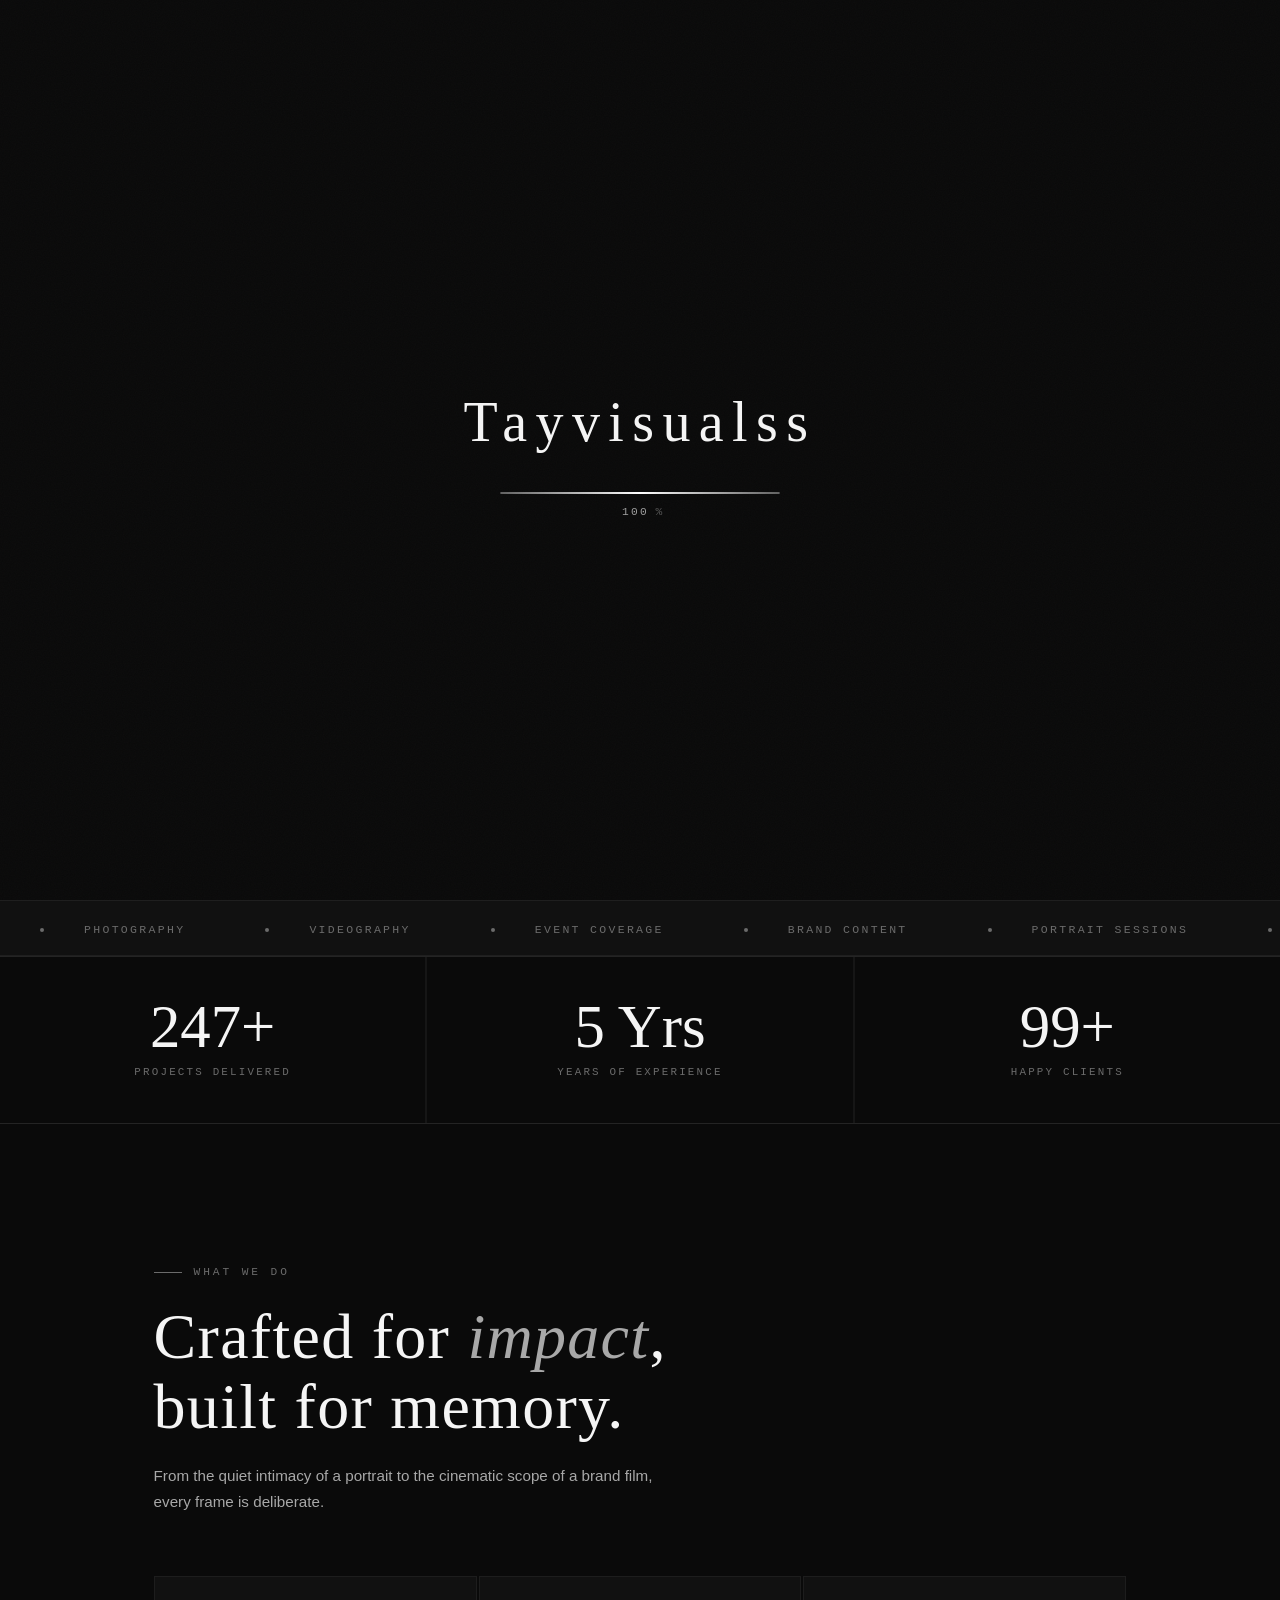
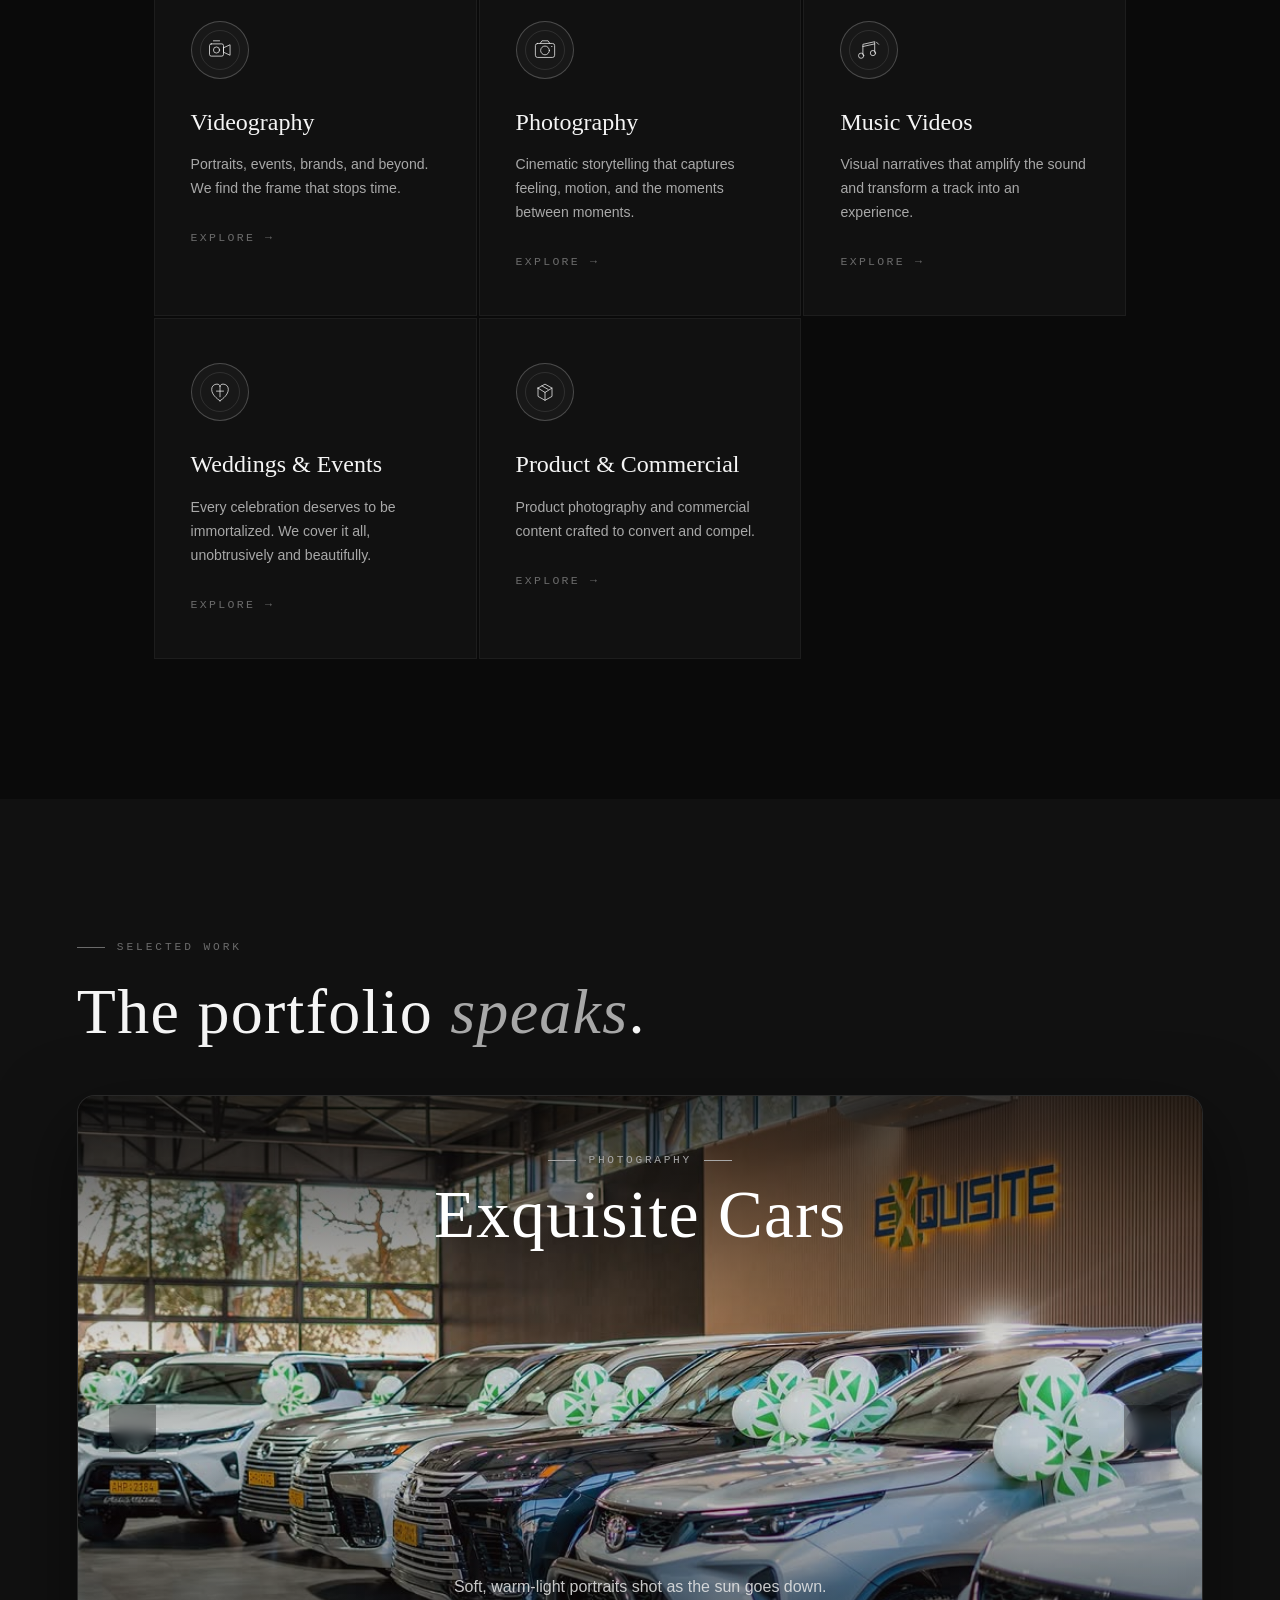
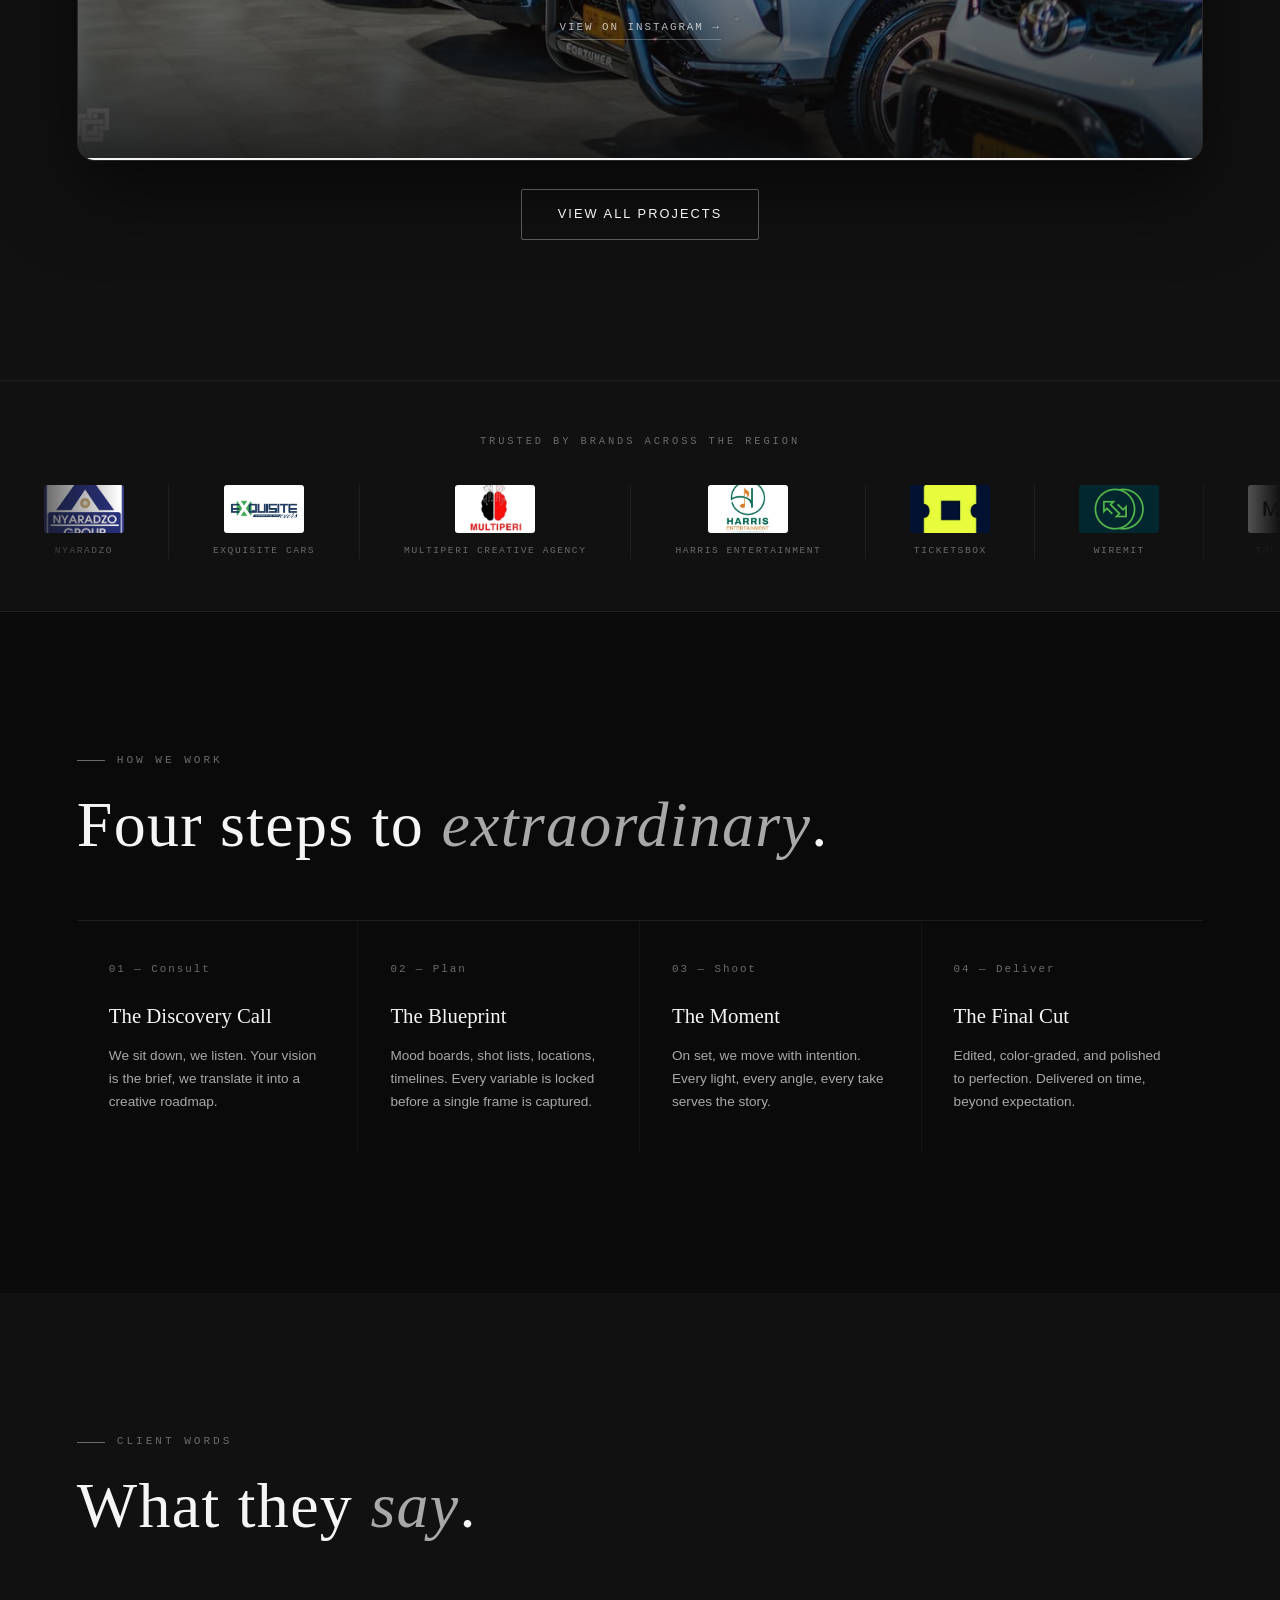
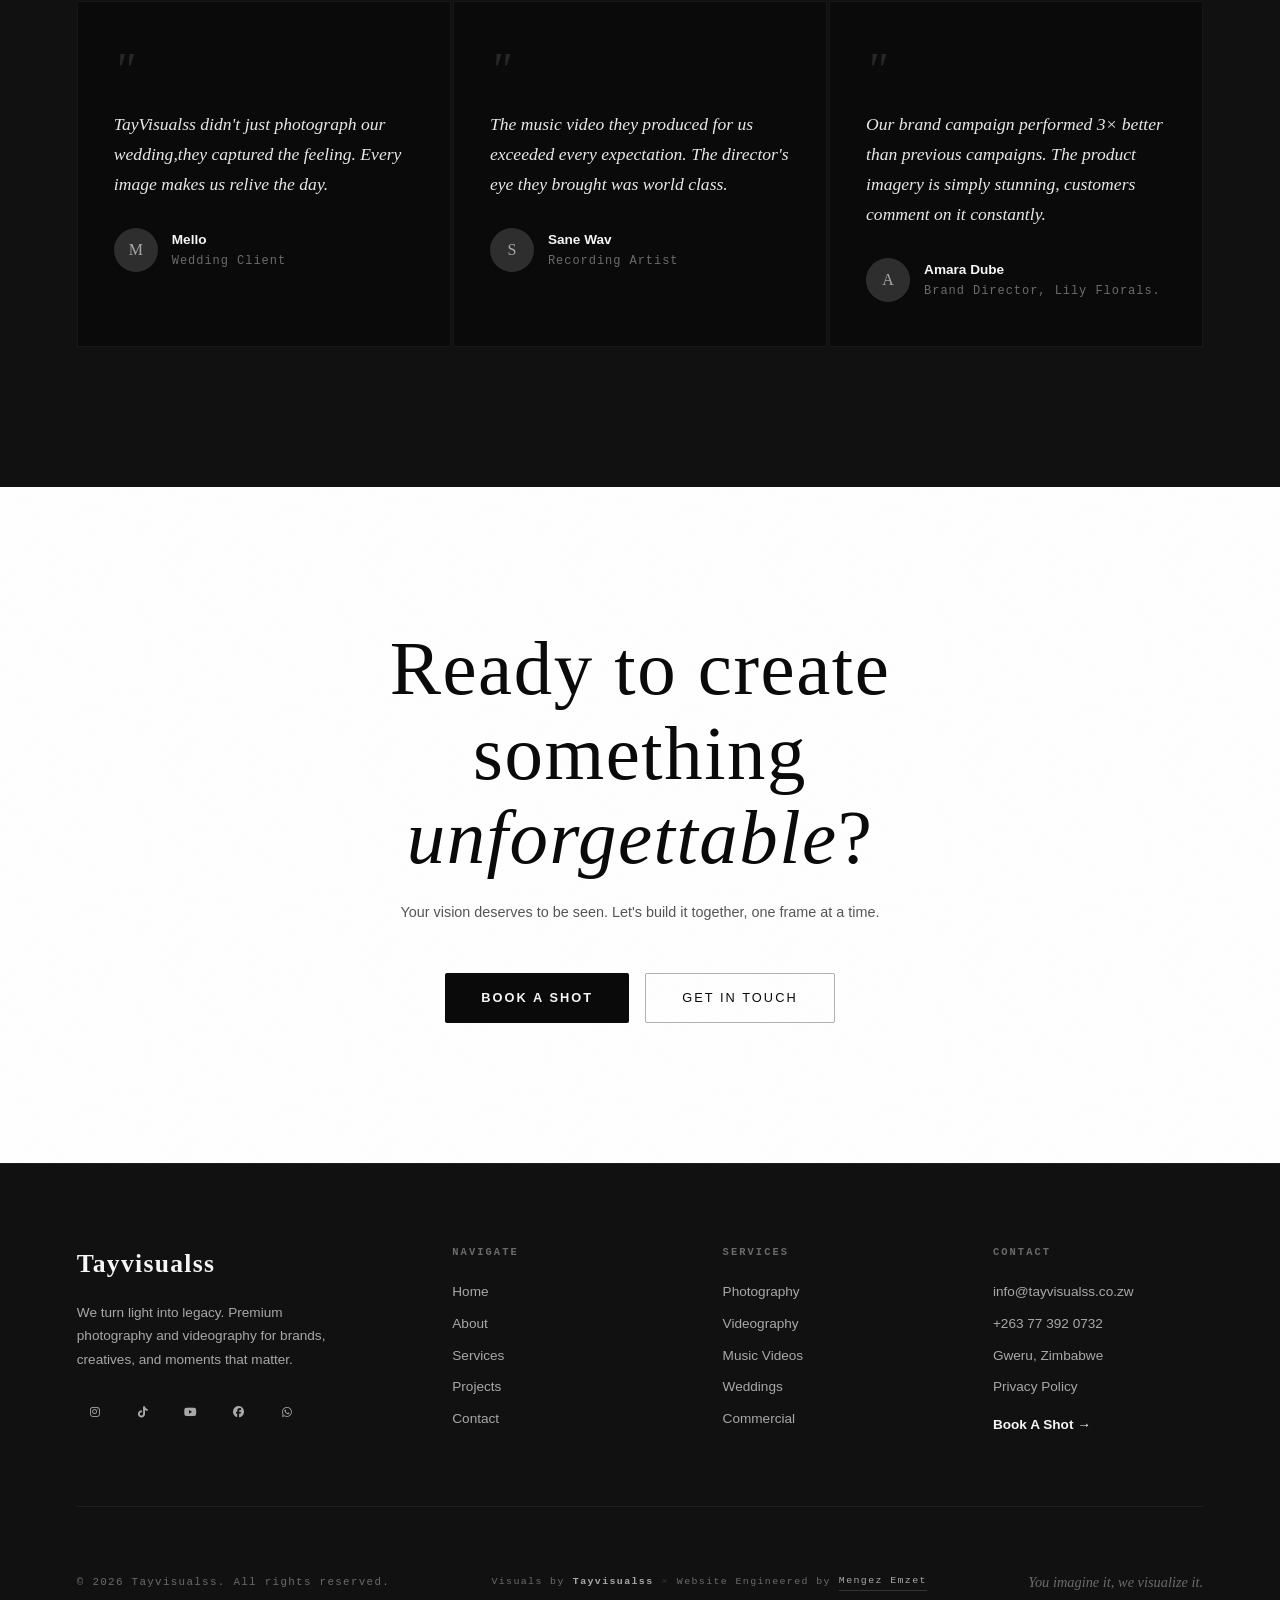
==== commit 0b114001: "added developer portfolio link" ====
--- a/index.html
+++ b/index.html
@@ -600,7 +600,7 @@
       <p class="footer-credit">
         Visuals by <span class="footer-credit-brand">Tayvisualss</span>
         <span class="footer-credit-divider">×</span>
-        Website Engineered by <a href="https://mengezemzet.co.zw" target="_blank" rel="noopener" class="footer-credit-link">Mengez Emzet</a>
+        Website Engineered by <a href="https://mengez-emzet.github.io/mengezemzet.co.zw/" target="_blank" rel="noopener" class="footer-credit-link">Mengez Emzet</a>
       </p>
       <p class="footer-tagline">You imagine it, we visualize it.</p>
     </div>
--- a/style.css
+++ b/style.css
@@ -157,31 +157,6 @@
   100% { width: 100%; }
 }
 
-/* ─── PULSING GLOW EFFECT ────────────────────────────── */
-.loader-bar::before {
-  content: '';
-  position: absolute;
-  top: -4px;
-  left: 0;
-  width: 60px;
-  height: 10px;
-  background: radial-gradient(ellipse at center, rgba(255,255,255,0.15) 0%, transparent 70%);
-  border-radius: 50%;
-  filter: blur(4px);
-  animation: loaderGlow 2s ease-in-out infinite;
-}
-
-@keyframes loaderGlow {
-  0%, 100% { 
-    opacity: 0;
-    transform: translateX(0);
-  }
-  50% { 
-    opacity: 1;
-    transform: translateX(220px);
-  }
-}
-
 /* ─── CURSOR ─────────────────────────────────────── */
 .cursor-dot, .cursor-ring {
   position: fixed;
@@ -251,10 +226,7 @@
   overflow: hidden;
   flex-shrink: 0;
 }
-.nav-logo-svg {
-  width: 40px; height: 40px;
-  flex-shrink: 0;
-}
+
 .nav-name {
   font-family: var(--font-display);
   font-size: 1.4rem;
@@ -562,25 +534,6 @@
   border-color: var(--white);
   background: rgba(255,255,255,0.05);
 }
-.hero-scroll-hint {
-  position: absolute;
-  bottom: 32px;
-  left: 50%;
-  transform: translateX(-50%);
-  z-index: 2;
-  display: flex;
-  flex-direction: column;
-  align-items: center;
-  gap: 8px;
-  color: var(--silver);
-  font-family: var(--font-mono);
-  font-size: 0.65rem;
-  letter-spacing: 0.18em;
-  text-transform: uppercase;
-  animation: scrollBounce 2.2s ease-in-out infinite;
-}
-.hero-scroll-hint svg { opacity: 0.5; }
-@keyframes scrollBounce { 0%,100% { transform: translateX(-50%) translateY(0); } 50% { transform: translateX(-50%) translateY(8px); } }
 
 /* ─── SECTION BASE ───────────────────────────────── */
 .section {
@@ -846,14 +799,6 @@
   filter: grayscale(20%);
 }
 .work-item:hover .work-img { transform: scale(1.06); filter: grayscale(0%); }
-/* Gradient per item (fallback if img fails) */
-.work-item:nth-child(1) .work-item-bg { background: linear-gradient(135deg, #1a1a1a 0%, #2e2e2e 50%, #111 100%); }
-.work-item:nth-child(2) .work-item-bg { background: linear-gradient(225deg, #222 0%, #333 100%); }
-.work-item:nth-child(3) .work-item-bg { background: linear-gradient(45deg, #1c1c1c 0%, #2a2a2a 100%); }
-.work-item:nth-child(4) .work-item-bg { background: linear-gradient(135deg, #252525 0%, #1a1a1a 100%); }
-.work-item:nth-child(5) .work-item-bg { background: linear-gradient(315deg, #2e2e2e 0%, #111 100%); }
-.work-item:nth-child(6) .work-item-bg { background: linear-gradient(90deg, #1e1e1e 0%, #303030 100%); }
-.work-item:hover .work-item-bg { transform: scale(1.06); }
 .work-item-overlay {
   position: absolute;
   inset: 0;
@@ -1082,44 +1027,37 @@
   color: var(--white);
 }
 .about-hero-title em { font-style: italic; color: var(--silver); display: block; }
+
 .about-split {
   display: grid;
   grid-template-columns: 1fr 1fr;
   gap: 80px;
   align-items: center;
 }
+
+/* ─── FIXED ABOUT IMAGE ─── */
 .about-image-frame {
   position: relative;
   aspect-ratio: 3/4;
   background: var(--mid-grey);
-  overflow: hidden;
-}
-.about-image-frame::before {
-  content: '';
+  overflow: visible; 
+}
+
+.about-image {
   position: absolute;
   inset: 0;
-  background: linear-gradient(135deg, #1a1a1a 0%, #2e2e2e 50%, #222 100%);
-}
-.about-image-frame::after {
-  content: 'TayVisualss';
-  position: absolute;
-  inset: 0;
-  display: flex;
-  align-items: center;
-  justify-content: center;
-  font-family: var(--font-display);
-  font-size: 1.5rem;
-  color: rgba(255,255,255,0.1);
-  letter-spacing: 0.3em;
-  font-weight: 300;
-}
-.about-image-accent {
-  position: absolute;
-  bottom: -20px; right: -20px;
-  width: 120px; height: 120px;
-  border: 1px solid rgba(255,255,255,0.15);
+  width: 100%;
+  height: 100%;
+  object-fit: cover;
+  object-position: center;
+  display: block;
   z-index: 1;
-}
+  transition: transform var(--transition-slow);
+}
+.about-image-frame:hover .about-image {
+  transform: scale(1.02);
+}
+
 .about-text-block h3 {
   font-family: var(--font-display);
   font-size: clamp(1.6rem, 3vw, 2.4rem);
@@ -1477,38 +1415,6 @@
   margin-top: 2px;
 }
 
-/* ===== ADD THESE NEW STYLES ===== */
-
-/* Better image loading with placeholder */
-.project-img {
-  background: var(--mid-grey); /* ADD this line */
-}
-
-/* Improved project item hover */
-.project-item {
-  cursor: pointer; /* ADD this line */
-}
-
-/* Enhanced play button with YouTube-style red */
-.project-play-btn {
-  background: rgba(255, 0, 0, 0.85); /* CHANGE from rgba(255,255,255,0.12) */
-  border: 2px solid rgba(255,255,255,0.3); /* CHANGE from 1.5px solid rgba(255,255,255,0.5) */
-  width: 60px; /* CHANGE from 52px */
-  height: 60px; /* CHANGE from 52px */
-  box-shadow: 0 4px 30px rgba(0,0,0,0.3); /* ADD this line */
-}
-
-.project-item:hover .project-play-btn {
-  background: rgba(255, 0, 0, 1); /* CHANGE from rgba(255,255,255,0.2) */
-  box-shadow: 0 4px 40px rgba(255, 0, 0, 0.4); /* ADD this line */
-}
-
-.project-play-btn svg {
-  width: 24px; /* CHANGE from 18px */
-  height: 24px; /* CHANGE from 18px */
-  margin-left: 3px; /* ADD this line */
-}
-
 /* ─── BRANDS TICKER ──────────────────────────────── */
 .brands-section {
   background: var(--off-black);
@@ -1852,7 +1758,6 @@
 }
 .footer-social a {
   width: 36px; height: 36px;
-  border: 1px solid rgba(255,255,255,0.1);
   display: flex;
   align-items: center;
   justify-content: center;
@@ -2368,4 +2273,133 @@
    .showcase-play svg { width: 24px; height: 24px; margin-left: 3px; }
    @media (max-width: 768px) {
      .showcase-play { width: 54px; height: 54px; margin: -27px 0 0 -27px; }
-   }+   }
+
+   /* ═══════════════════════════════════════════════════
+   MEET THE TEAM (RESTORED)
+   ═══════════════════════════════════════════════════ */
+.team-section {
+  background: var(--off-black);
+  border-top: 1px solid rgba(255,255,255,0.06);
+  border-bottom: 1px solid rgba(255,255,255,0.06);
+  padding: var(--section-pad) 0;
+}
+ 
+.team-grid {
+  display: grid;
+  grid-template-columns: repeat(4, 1fr);
+  gap: 2px;
+  margin-top: 60px;
+}
+ 
+.team-card {
+  background: var(--black);
+  border: 1px solid rgba(255,255,255,0.05);
+  overflow: hidden;
+  display: flex;
+  flex-direction: column;
+  transition: border-color var(--transition);
+}
+.team-card:hover {
+  border-color: rgba(255,255,255,0.15);
+}
+ 
+/* Image Wrapper */
+.team-img-wrap {
+  position: relative;
+  overflow: hidden;
+  aspect-ratio: 3 / 4;
+  background: var(--mid-grey);
+  flex-shrink: 0;
+}
+.team-img {
+  position: absolute;
+  inset: 0;
+  width: 100%;
+  height: 100%;
+  object-fit: cover;
+  object-position: center 20%; /* Keeps faces in frame */
+  display: block;
+  transition: transform var(--transition-slow);
+}
+.team-card:hover .team-img {
+  transform: scale(1.04);
+}
+.team-img-overlay {
+  position: absolute;
+  inset: 0;
+  background: linear-gradient(
+    to bottom,
+    transparent 55%,
+    rgba(10,10,10,0.6) 100%
+  );
+  pointer-events: none;
+  z-index: 1;
+}
+ 
+/* Info */
+.team-info {
+  padding: 28px 24px 32px;
+  display: flex;
+  flex-direction: column;
+  flex: 1;
+}
+.team-name {
+  font-family: var(--font-display);
+  font-size: 1.3rem;
+  font-weight: 400;
+  color: var(--white);
+  letter-spacing: 0.02em;
+  margin-bottom: 4px;
+}
+.team-role {
+  font-family: var(--font-mono);
+  font-size: 0.62rem;
+  letter-spacing: 0.18em;
+  text-transform: uppercase;
+  color: var(--light-grey);
+  margin-bottom: 16px;
+  padding-bottom: 16px;
+  border-bottom: 1px solid rgba(255,255,255,0.07);
+}
+.team-bio {
+  font-size: 0.83rem;
+  color: var(--silver);
+  line-height: 1.75;
+  flex: 1;
+  margin-bottom: 20px;
+}
+ 
+/* Socials */
+.team-socials {
+  display: flex;
+  gap: 8px;
+  margin-top: auto;
+}
+.team-social-link {
+  width: 32px;
+  height: 32px;
+  border: 1px solid rgba(255,255,255,0.1);
+  display: flex;
+  align-items: center;
+  justify-content: center;
+  color: var(--light-grey);
+  font-size: 0.75rem;
+  transition: border-color var(--transition-fast), color var(--transition-fast), background var(--transition-fast);
+  border-radius: 2px;
+  text-decoration: none;
+}
+.team-social-link:hover {
+  border-color: var(--white);
+  color: var(--white);
+  background: rgba(255,255,255,0.05);
+}
+ 
+/* Responsive */
+@media (max-width: 1100px) {
+  .team-grid { grid-template-columns: repeat(2, 1fr); }
+}
+@media (max-width: 560px) {
+  .team-grid { grid-template-columns: 1fr; }
+  .team-img-wrap { aspect-ratio: 4 / 3; }
+}
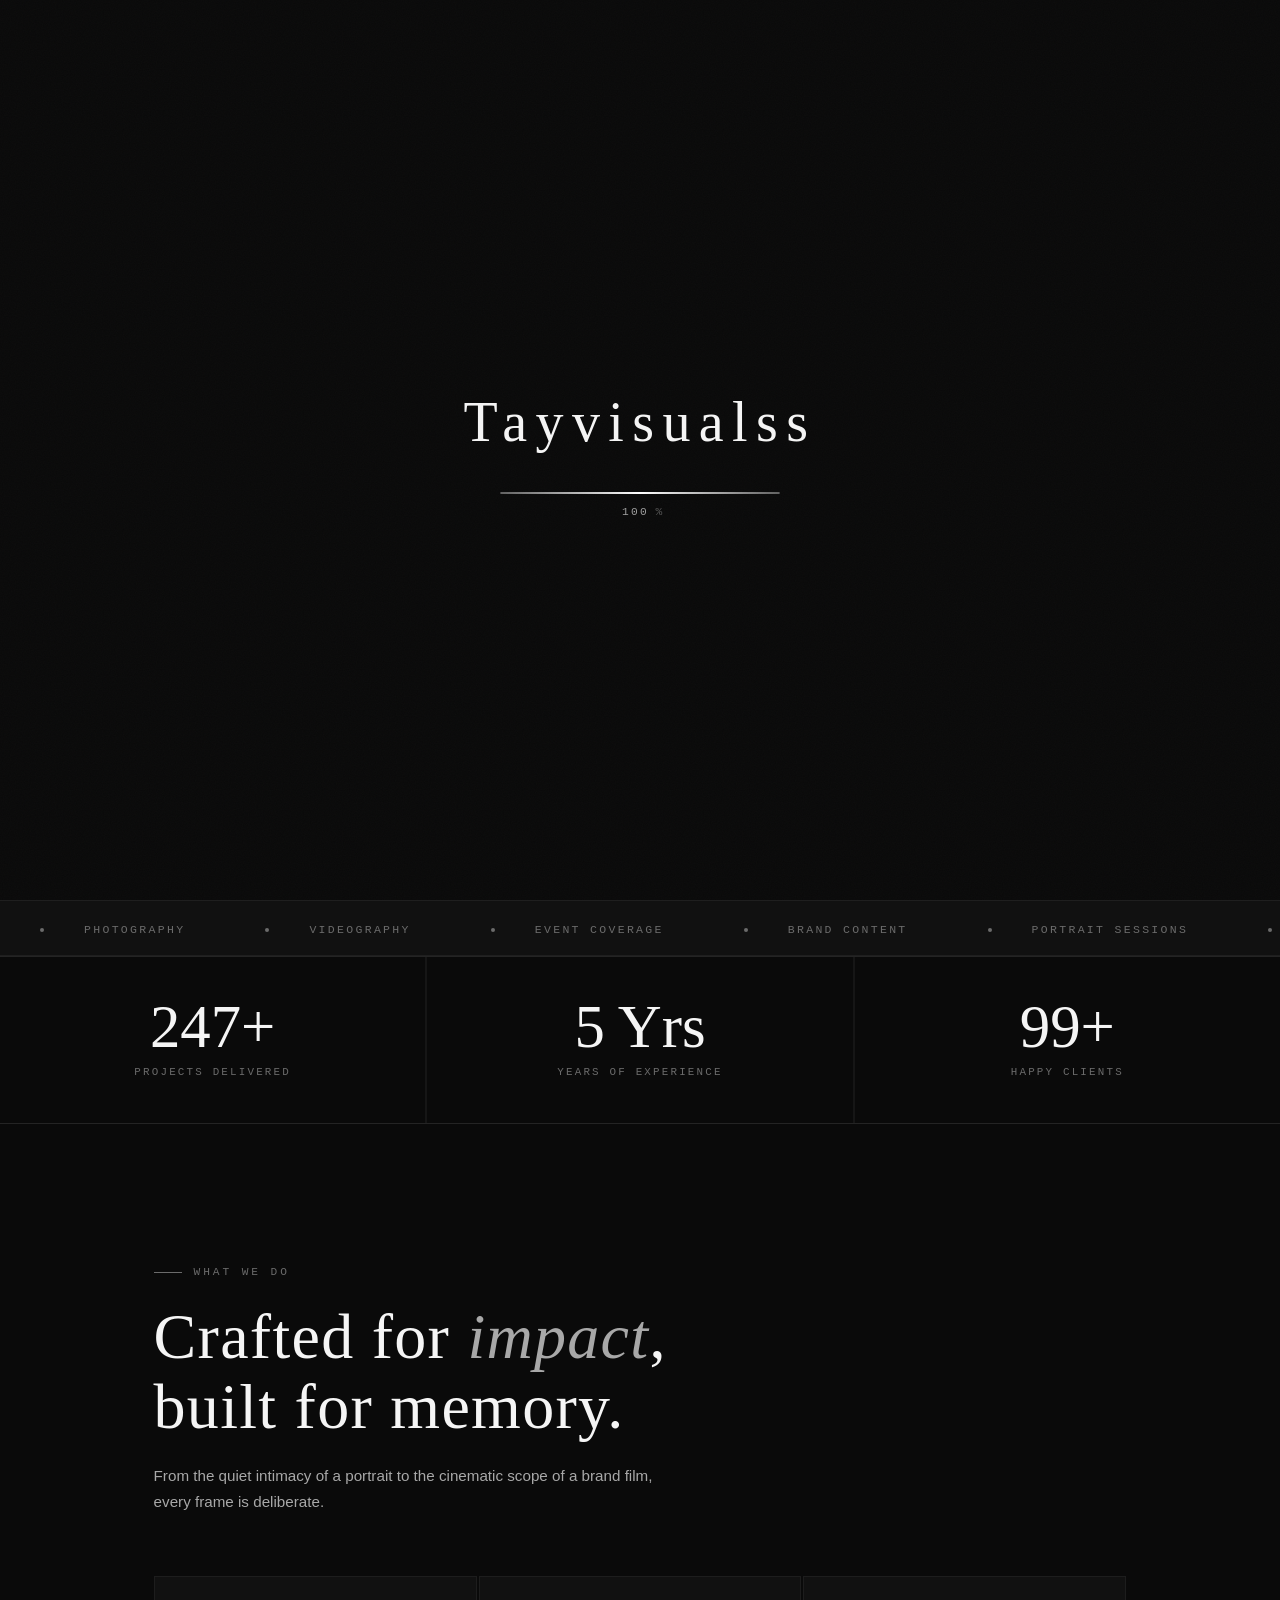
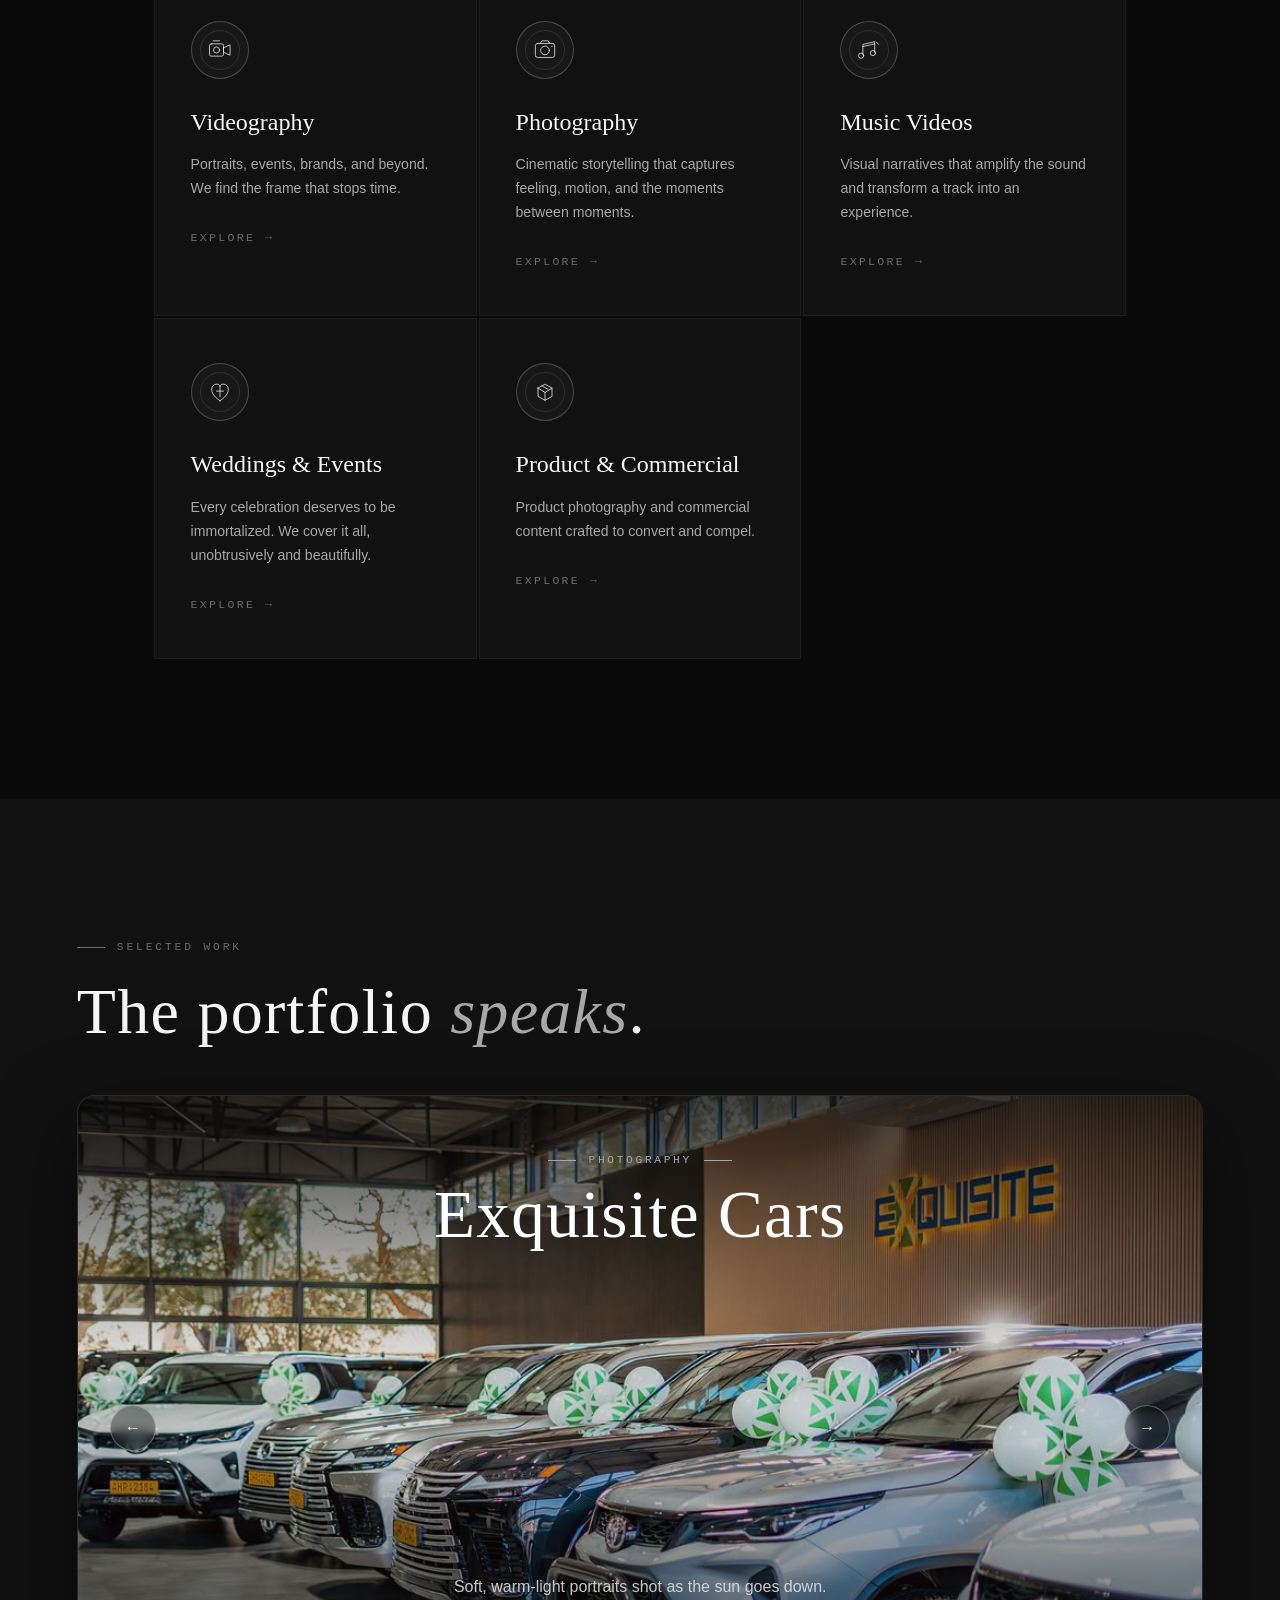
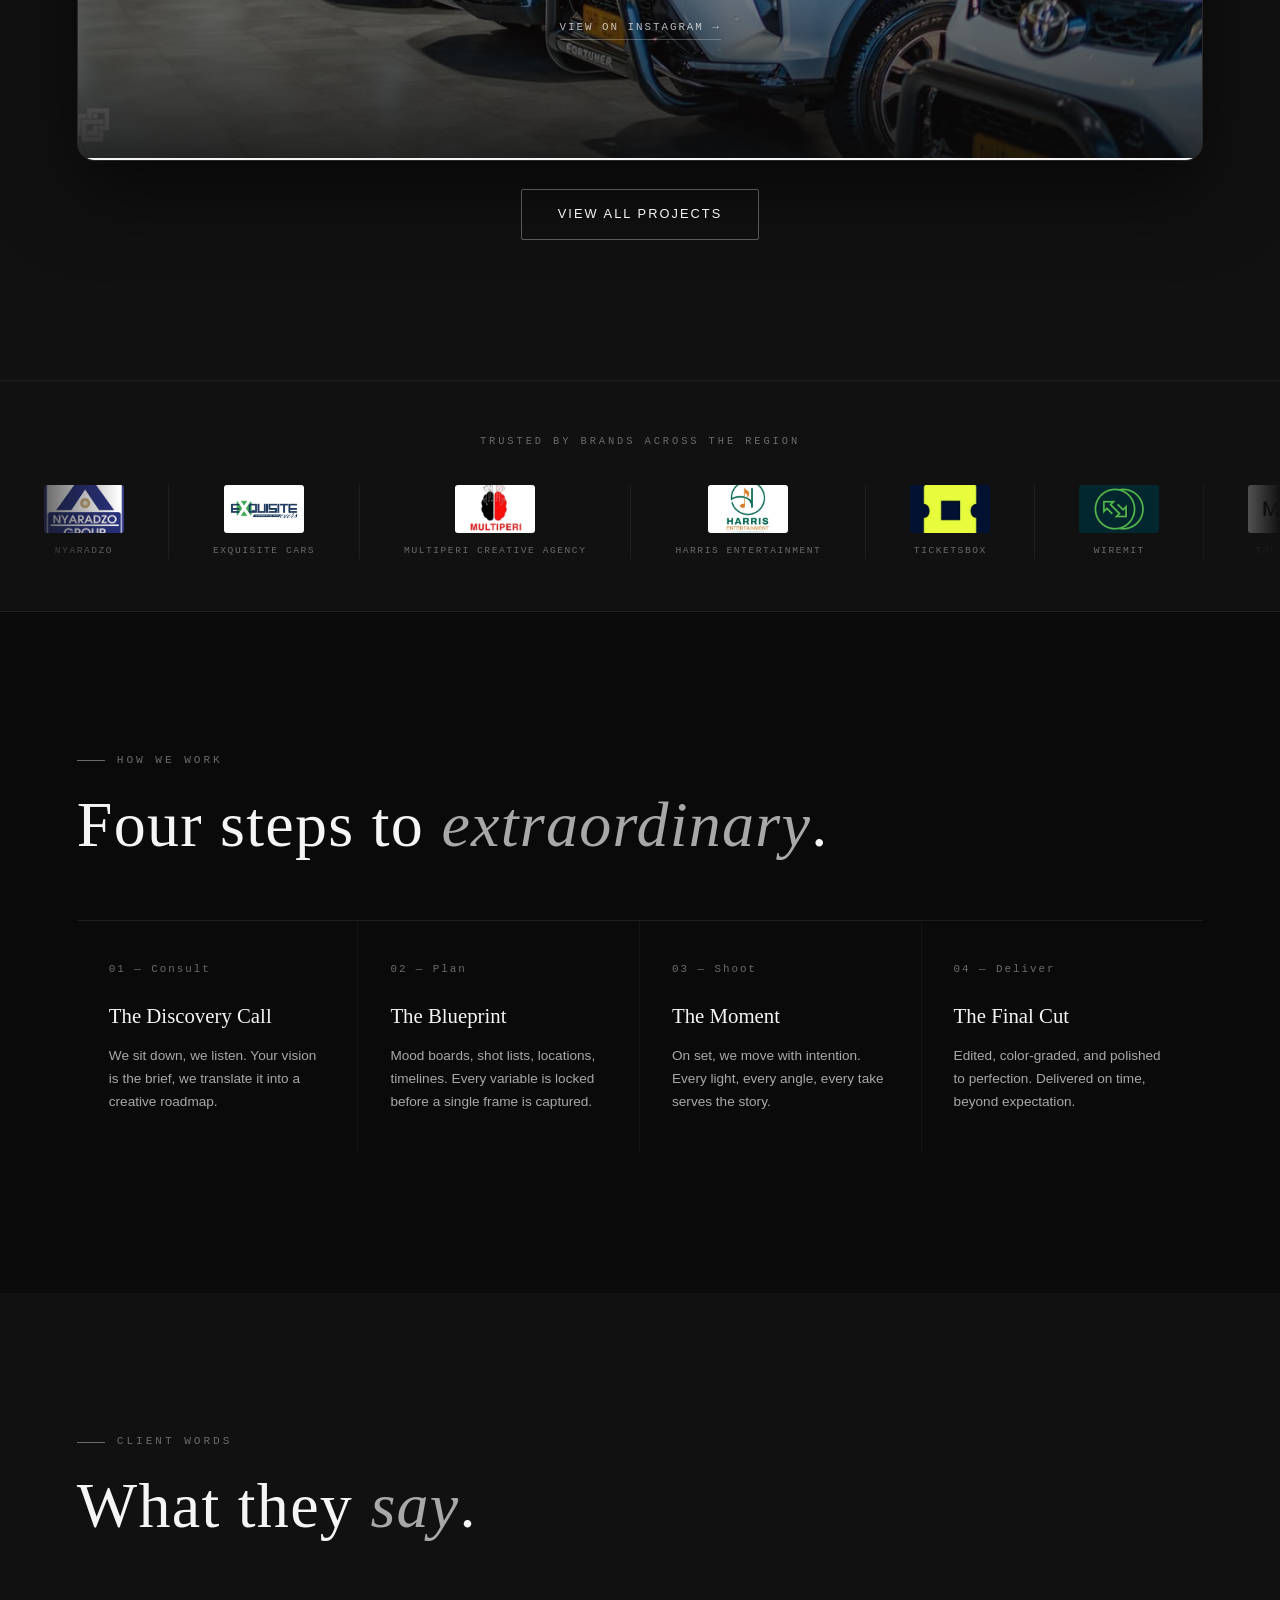
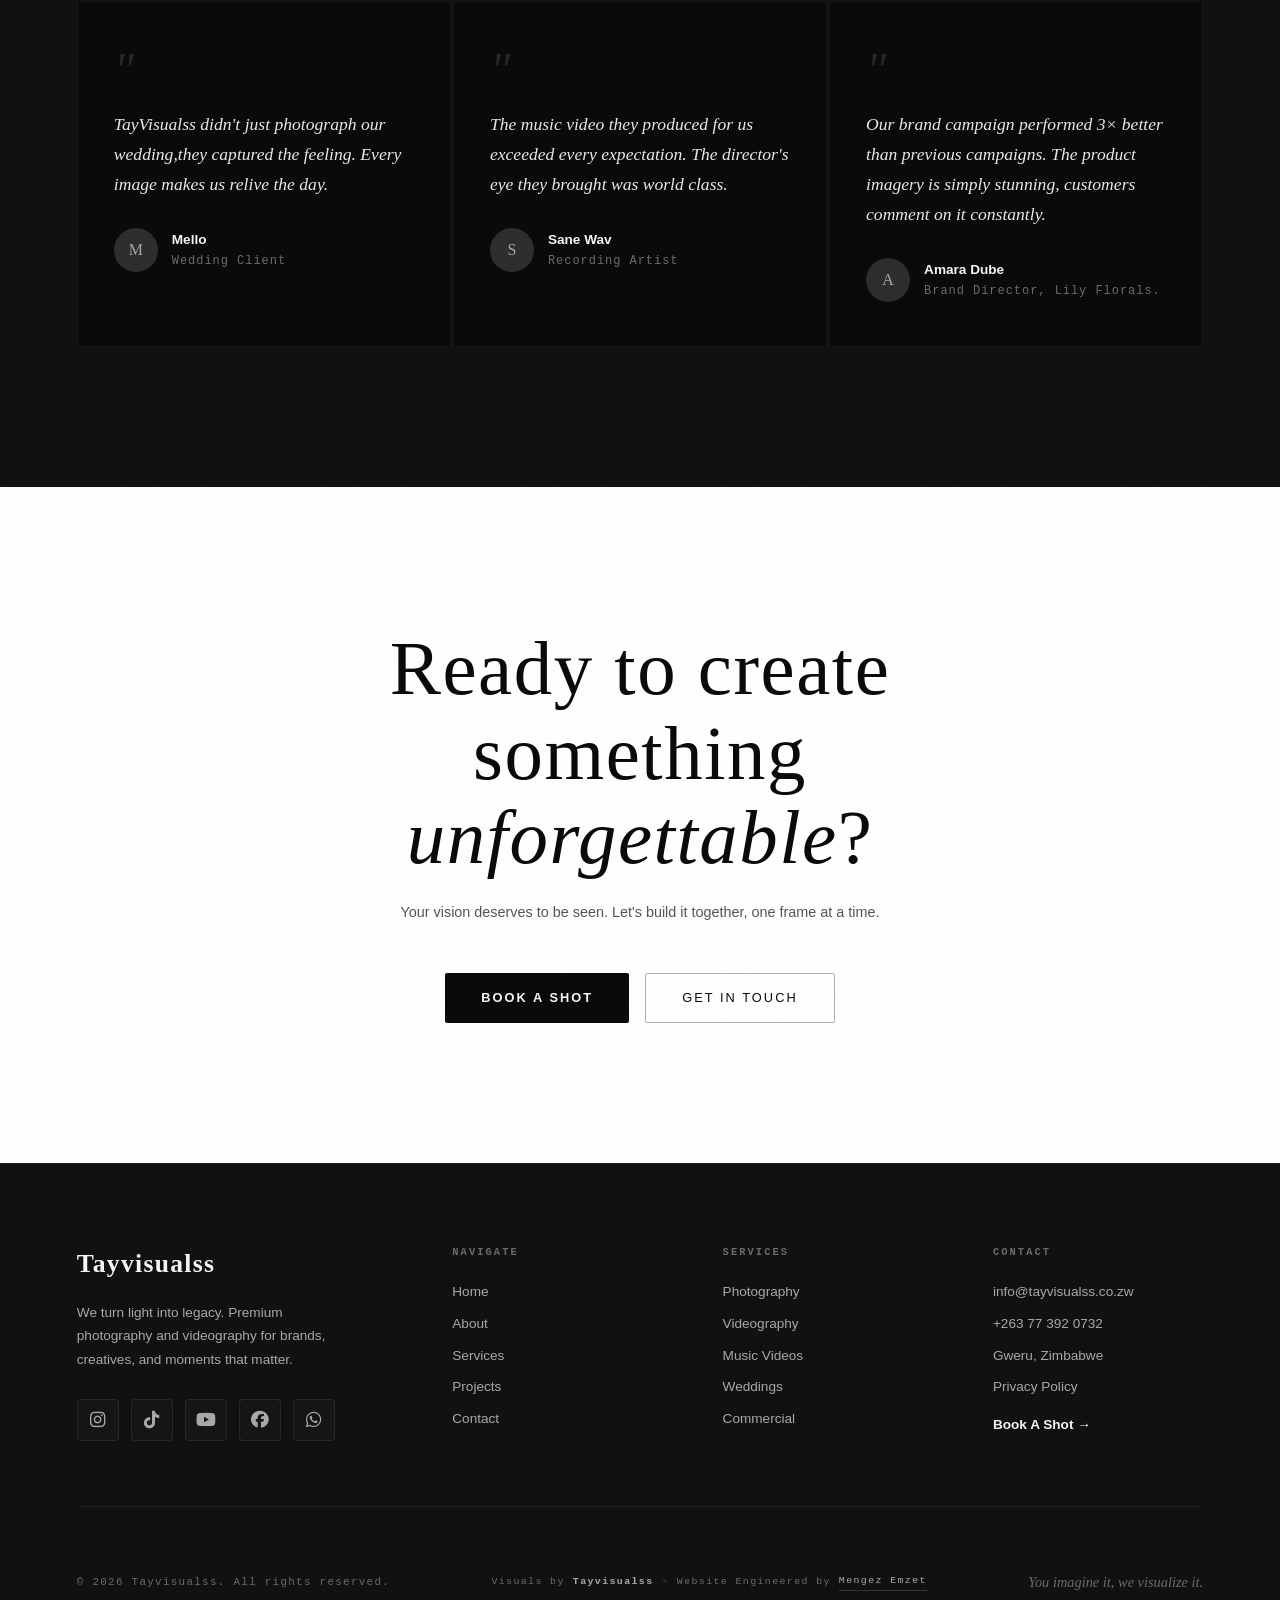
==== commit 5df0e96b: "fixed social media icons" ====
--- a/index.html
+++ b/index.html
@@ -558,12 +558,21 @@
         <span class="nav-name">Tayvisualss</span>
         <p>We turn light into legacy. Premium photography and videography for brands, creatives, and moments that matter.</p>
         <div class="footer-social">
-          <a href="https://www.instagram.com/tayvisualss?igsh=bHJiNDJjOGJvYTNp" target="_blank" rel="noopener"title="Instagram"><i class="fa-brands fa-instagram"></i></a>
-          <a href="https://www.tiktok.com/@tayvisualss?_r=1&_t=ZS-97Zy0SLtEe8" target="_blank" rel="noopener"title="TikTok"><i class="fa-brands fa-tiktok"></i></a>
-          <a href="http://www.youtube.com/@tayvisualss" target="_blank" rel="noopener" title="YouTube"><i class="fa-brands fa-youtube"></i></a>
-          <a href="https://www.facebook.com/tayoffficial
-          " target="_blank" rel="noopener" title="Facebook"><i class="fa-brands fa-facebook"></i></a>
-          <a href="https://wa.me/263773920732" title="WhatsApp"><i class="fa-brands fa-whatsapp"></i></a>
+          <a href="https://www.instagram.com/tayvisualss" target="_blank" rel="noopener" title="Instagram" aria-label="Instagram">
+            <i class="fa-brands fa-instagram"></i>
+          </a>
+          <a href="https://www.tiktok.com/@tayvisualss" target="_blank" rel="noopener" title="TikTok" aria-label="TikTok">
+            <i class="fa-brands fa-tiktok"></i>
+          </a>
+          <a href="http://www.youtube.com/@tayvisualss" target="_blank" rel="noopener" title="YouTube" aria-label="YouTube">
+            <i class="fa-brands fa-youtube"></i>
+          </a>
+          <a href="https://www.facebook.com/tayoffficial" target="_blank" rel="noopener" title="Facebook" aria-label="Facebook">
+            <i class="fa-brands fa-facebook"></i>
+          </a>
+          <a href="https://wa.me/263773920732" target="_blank" rel="noopener" title="WhatsApp" aria-label="WhatsApp">
+            <i class="fa-brands fa-whatsapp"></i>
+          </a>
         </div>
       </div>
  
--- a/style.css
+++ b/style.css
@@ -1751,24 +1751,40 @@
 }
 .footer-brand .nav-name { font-size: 1.6rem; display: block; margin-bottom: 16px; }
 .footer-brand p { font-size: 0.85rem; color: var(--silver); line-height: 1.7; max-width: 280px; }
+
+/* ─── FOOTER SOCIALS ─────────────────────────────── */
 .footer-social {
   display: flex;
   gap: 12px;
-  margin-top: 24px;
-}
+  margin-top: 28px;
+}
+
 .footer-social a {
-  width: 36px; height: 36px;
+  width: 42px;
+  height: 42px;
   display: flex;
   align-items: center;
   justify-content: center;
-  font-size: 0.7rem;
+  font-size: 1.1rem; /* Slightly larger icon */
   color: var(--silver);
-  transition: all var(--transition-fast);
-  font-family: var(--font-mono);
-  letter-spacing: 0;
-  border: none;
-}
-.footer-social a:hover { border-color: var(--white); color: var(--white); }
+  
+  /* The glass box */
+  background: rgba(255, 255, 255, 0.02);
+  border: 1px solid rgba(255, 255, 255, 0.08);
+  border-radius: 4px; /* Square with slightly soft corners fits the UI */
+  
+  /* Smooth everything */
+  transition: all var(--transition);
+}
+
+/* Hover State */
+.footer-social a:hover {
+  color: var(--black);
+  background: var(--white);
+  border-color: var(--white);
+  transform: translateY(-3px); /* Lifts up */
+  box-shadow: 0 8px 24px rgba(255, 255, 255, 0.15); /* Soft glow */
+}
 .footer-col h5 {
   font-family: var(--font-mono);
   font-size: 0.65rem;
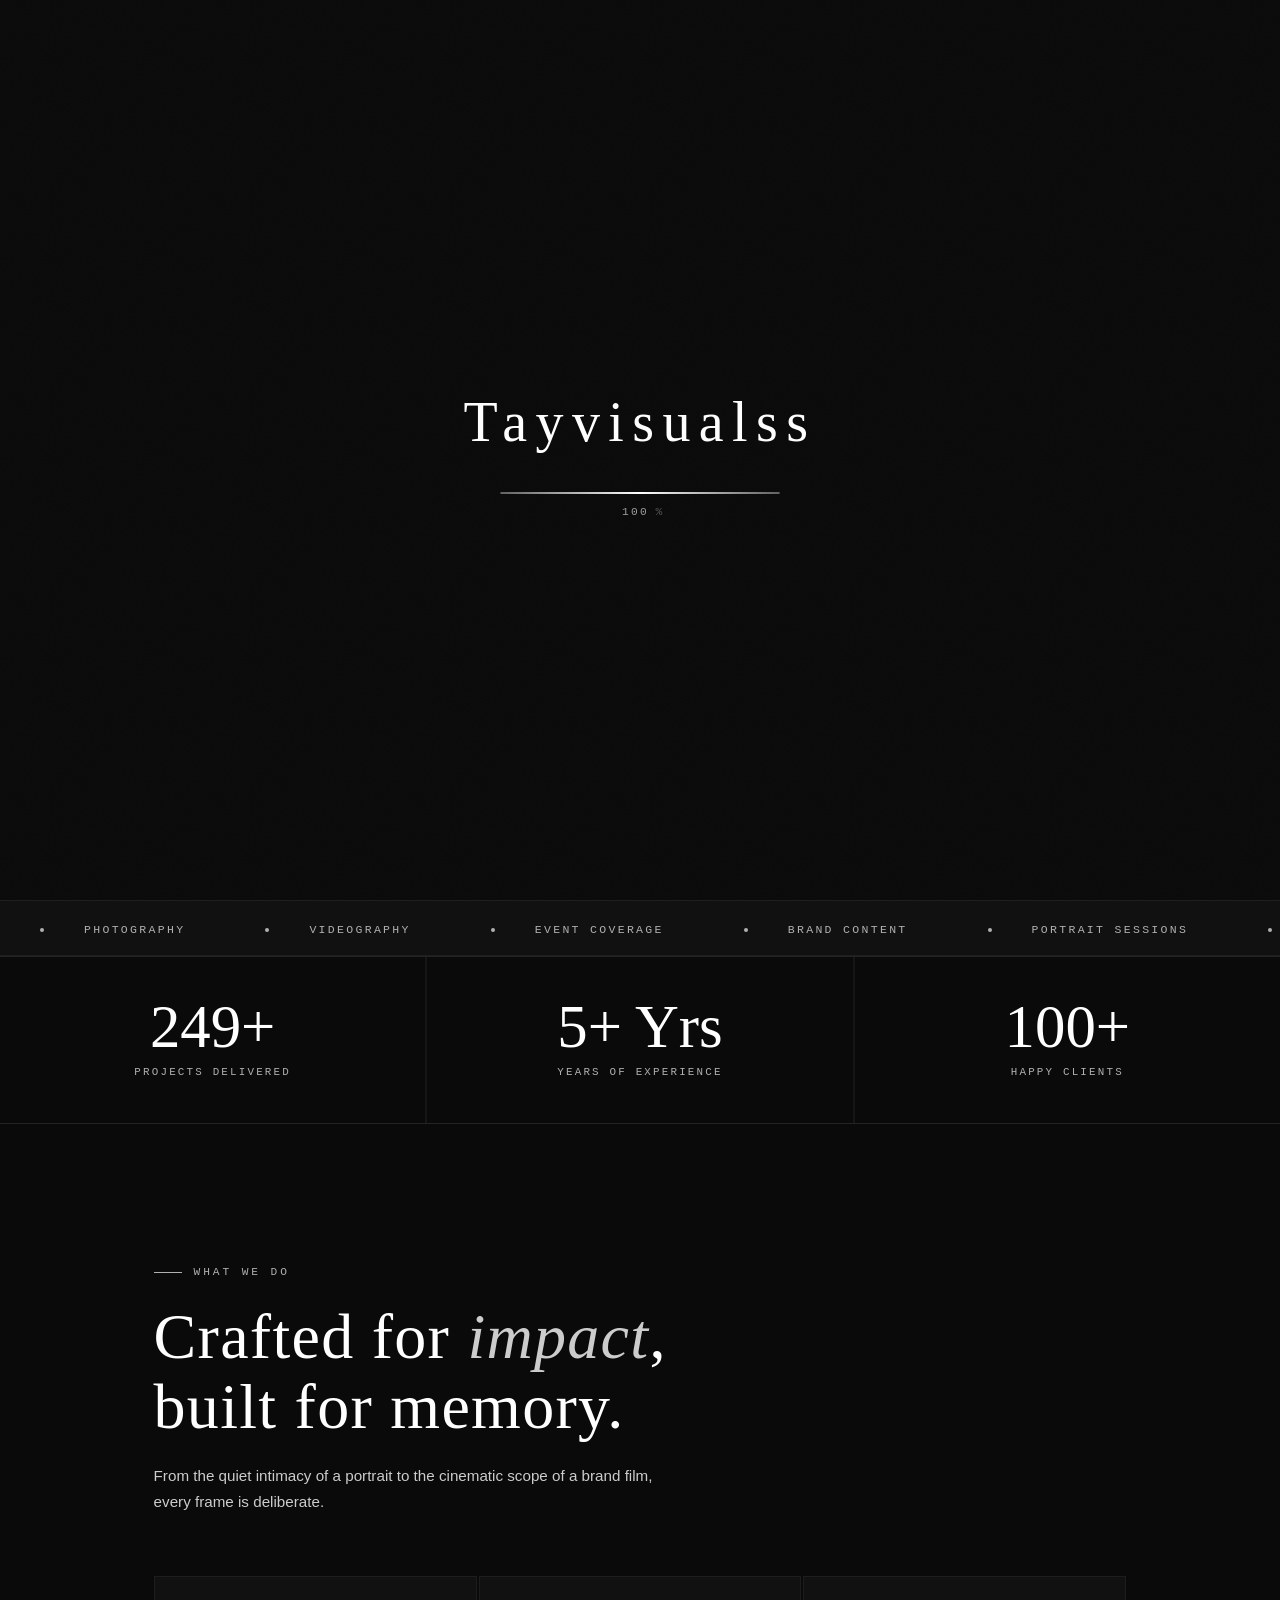
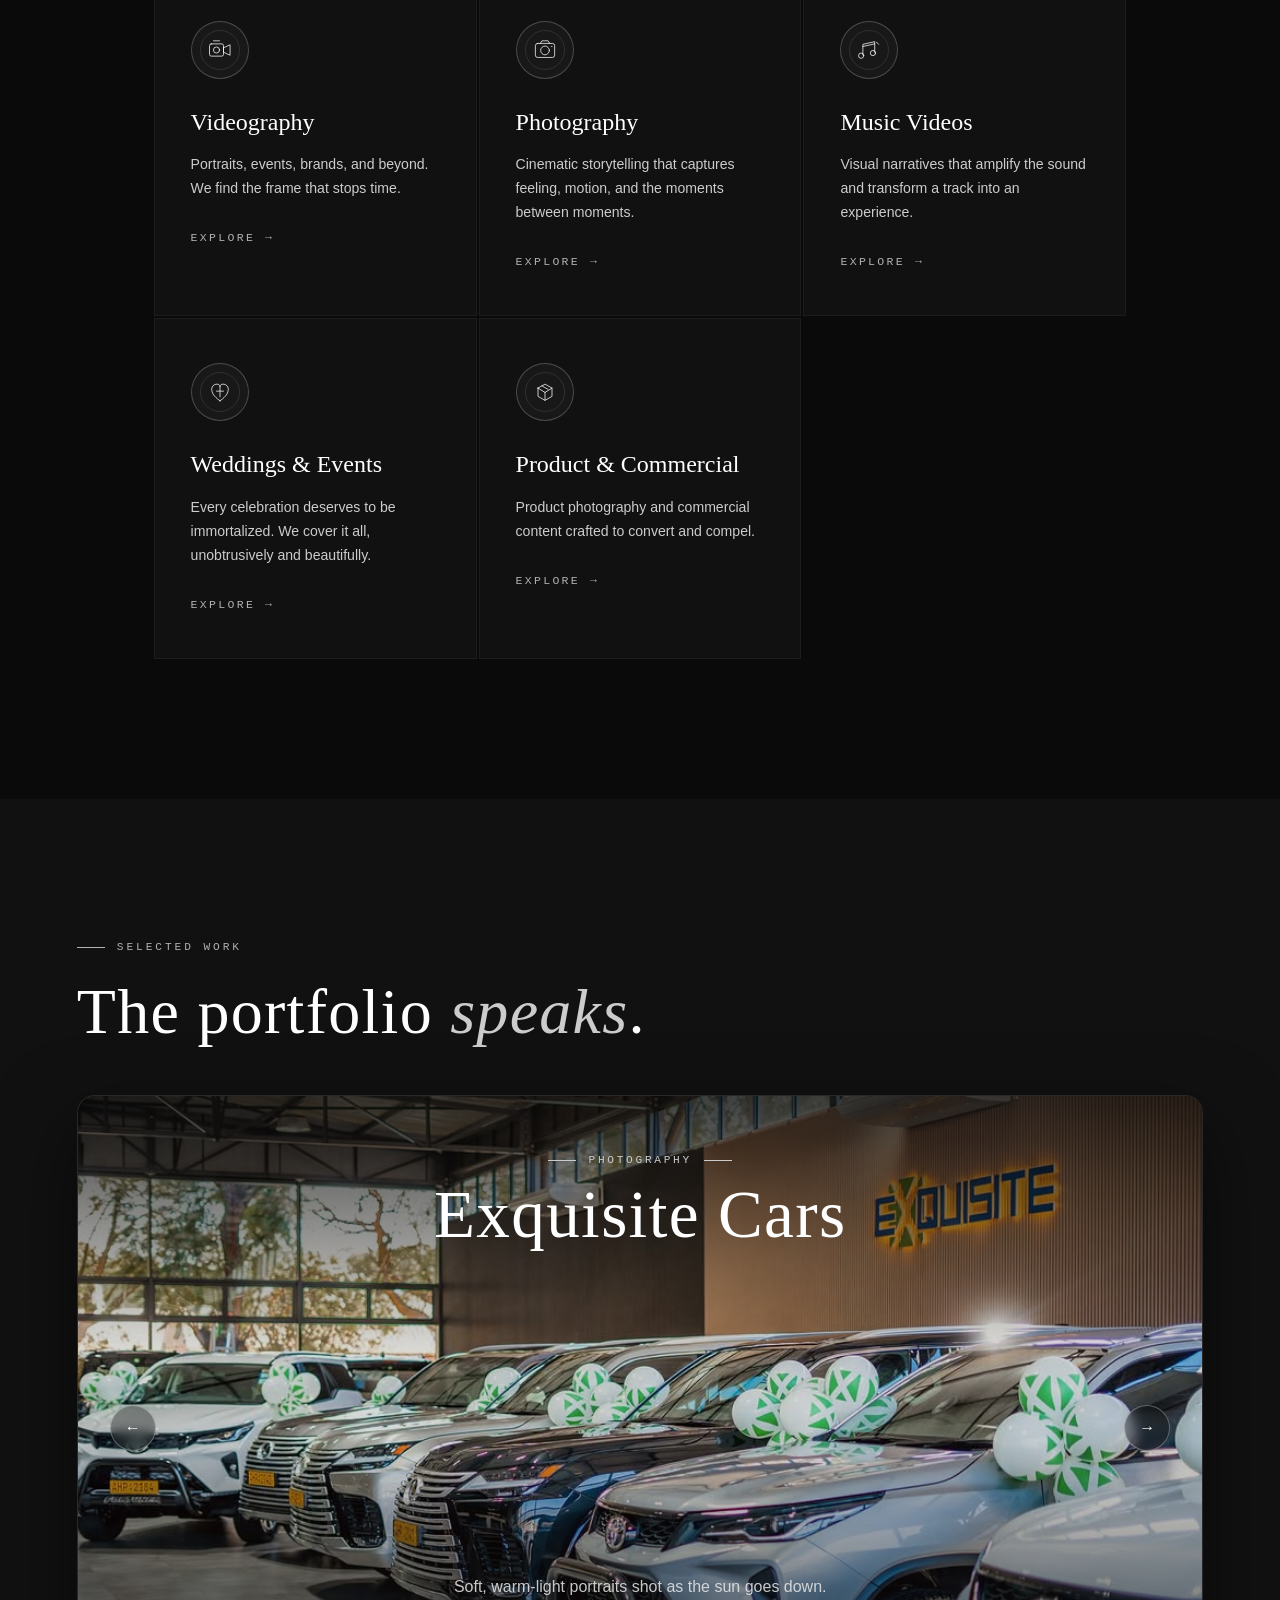
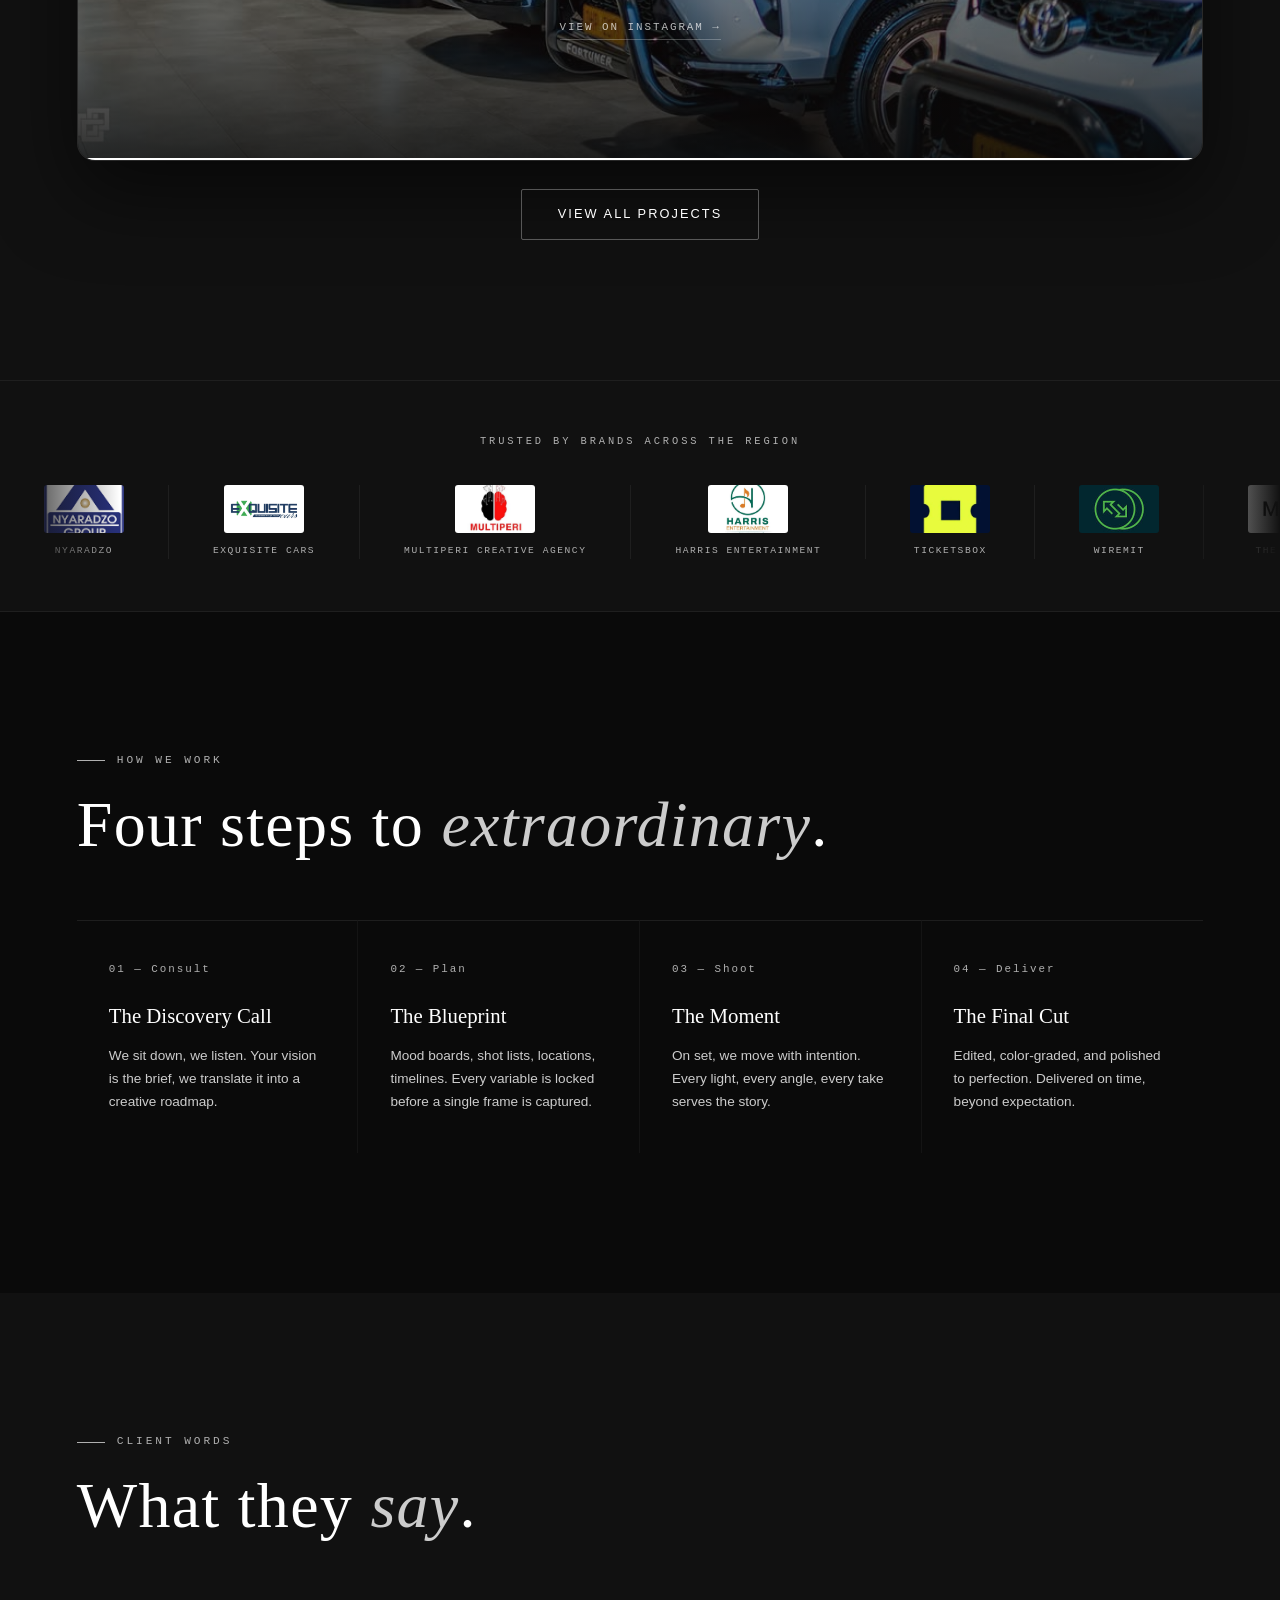
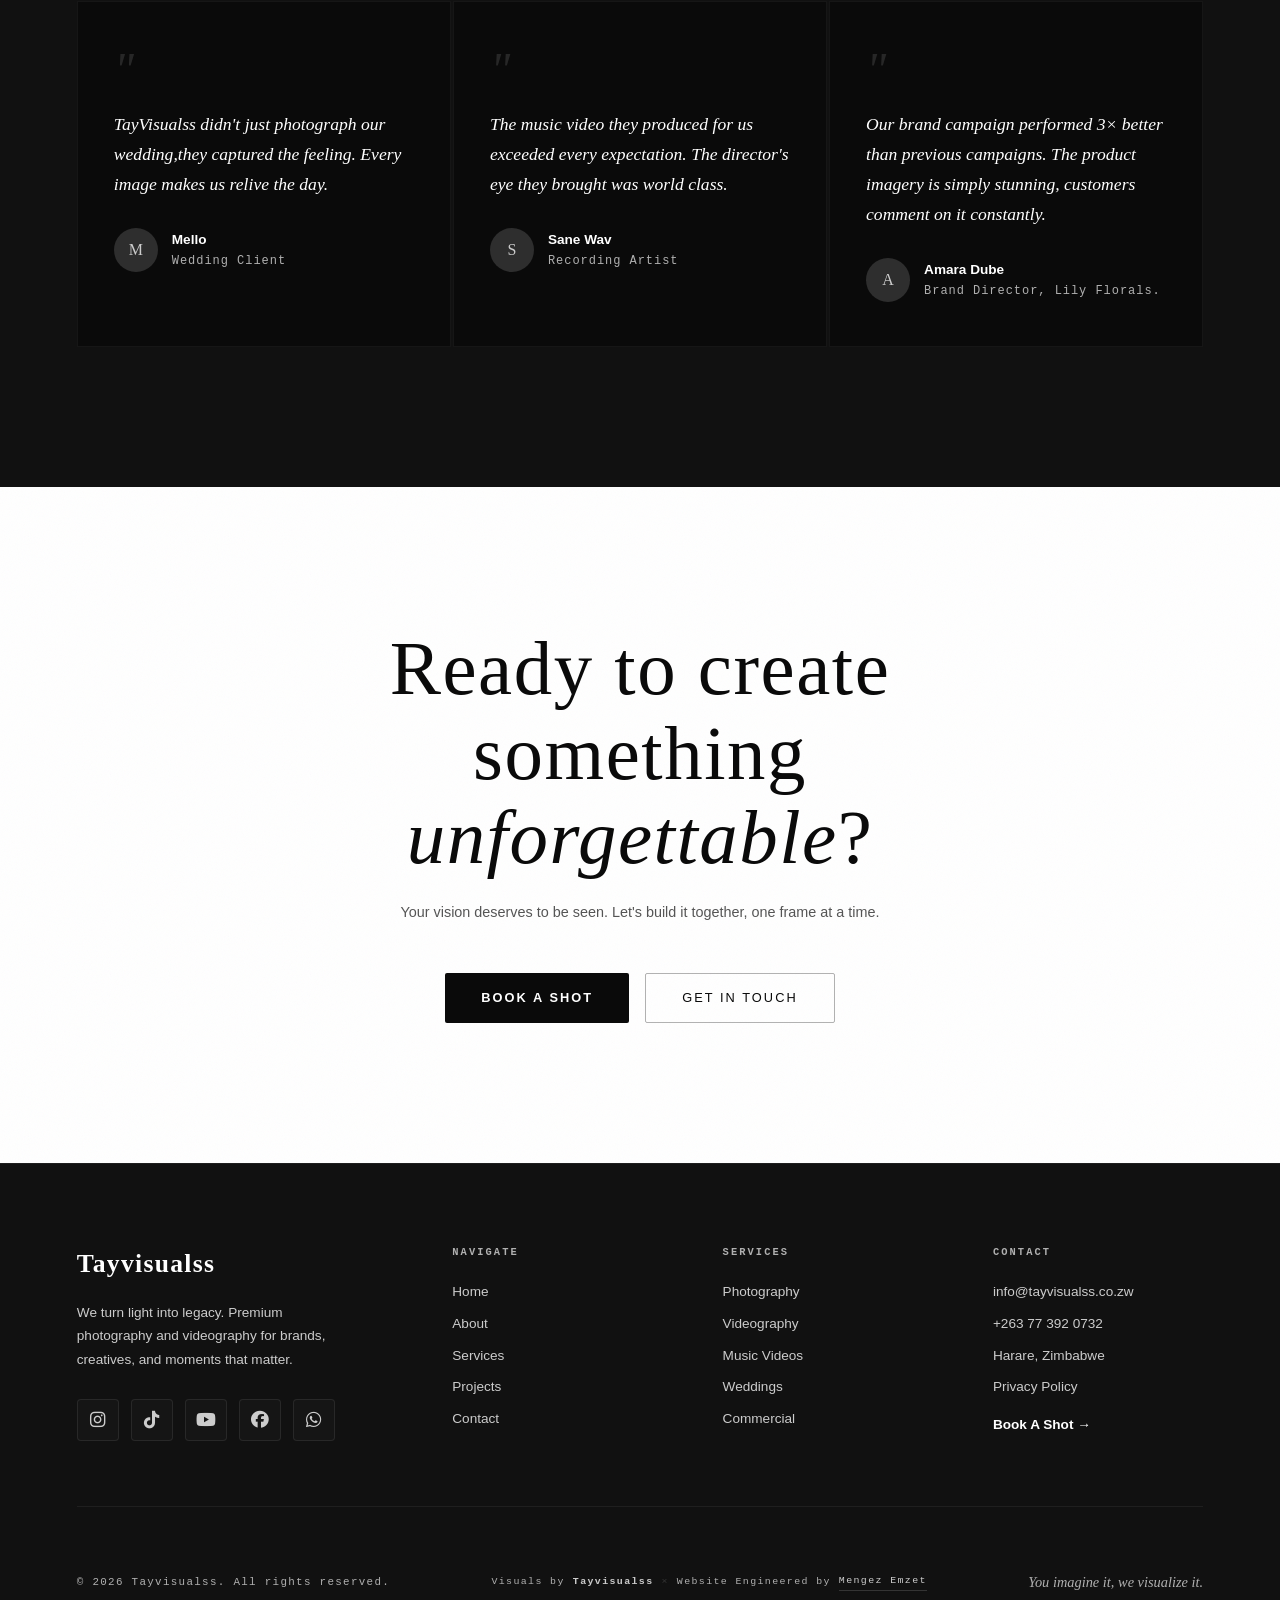
==== commit e05f74ab: "Initial Upload" ====
--- a/index.html
+++ b/index.html
@@ -4,7 +4,7 @@
   <meta charset="UTF-8" />
   <meta name="viewport" content="width=device-width, initial-scale=1.0, maximum-scale=1.0, user-scalable=no" />
   <meta name="description" content="TayVisualss — Premium photography & videography. We visualize the stories you imagine." />
-  <title>TayVisualss — Videography & Photography</title>
+  <title>TayVisualss, Videography & Photography</title>
   <link rel="stylesheet" href="https://cdnjs.cloudflare.com/ajax/libs/font-awesome/6.5.0/css/all.min.css" />
   <link rel="stylesheet" href="style.css">
   <link rel="icon" href="assets/logo.jpeg">
@@ -52,9 +52,9 @@
 <nav class="mobile-menu">
   <ul class="mobile-nav-links">
     <li><a class="mobile-nav-link" href="index.html" data-page="home">Home</a></li>
-    <li><a class="mobile-nav-link" href="about.html" data-page="about">About</a></li>
     <li><a class="mobile-nav-link" href="services.html" data-page="services">Services</a></li>
     <li><a class="mobile-nav-link" href="projects.html" data-page="projects">Projects</a></li>
+    <li><a class="mobile-nav-link" href="about.html" data-page="about">About</a></li>
     <li><a class="mobile-nav-link" href="contact.html" data-page="contact">Contact</a></li>
   </ul>
   <a class="mobile-nav-cta" href="book.html" data-page="book">Book A Shot</a>
@@ -96,9 +96,9 @@
 
     <ul class="nav-links">
       <li><a class="nav-link active" href="index.html" data-page="home">Home</a></li>
-      <li><a class="nav-link" href="about.html" data-page="about">About</a></li>
       <li><a class="nav-link" href="services.html" data-page="services">Services</a></li>
       <li><a class="nav-link" href="projects.html" data-page="projects">Projects</a></li>
+      <li><a class="nav-link" href="about.html" data-page="about">About</a></li>
       <li><a class="nav-link" href="contact.html" data-page="contact">Contact</a></li>
       <li><a class="nav-cta" href="book.html" data-page="book">Book A Shot</a></li>
     </ul>
@@ -192,7 +192,7 @@
       <span class="stat-label">Projects Delivered</span>
     </div>
     <div class="stat-item reveal from-bottom reveal-delay-1">
-      <span class="stat-number" data-count="5" data-suffix=" Yrs">0</span>
+      <span class="stat-number" data-count="5" data-suffix="+ Yrs">0</span>
       <span class="stat-label">Years of Experience</span>
     </div>
     <div class="stat-item reveal from-bottom reveal-delay-2">
@@ -540,9 +540,11 @@
     <div class="cta-band-grain"></div>
     <h2 class="cta-band-title reveal from-bottom">Ready to create something <em>unforgettable</em>?</h2>
     <p class="cta-band-sub reveal from-bottom reveal-delay-2">Your vision deserves to be seen. Let's build it together, one frame at a time.</p>
-    <div class="cta-band-actions reveal from-bottom reveal-delay-3">
-      <a class="btn-dark" href="book.html" data-page="book">Book A Shot</a>
-      <a class="btn-outline-dark" href="contact.html" data-page="contact">Get In Touch</a>
+    
+    <!-- REWRITTEN BUTTONS -->
+    <div class="cta-band-actions reveal from-bottom reveal-delay-3" style="position: relative; z-index: 10;">
+      <a class="btn-dark" href="book.html" onclick="window.location.href='book.html'; return false;">Book A Shot</a>
+      <a class="btn-outline-dark" href="contact.html" onclick="window.location.href='contact.html'; return false;">Get In Touch</a>
     </div>
   </div>
 
@@ -598,7 +600,7 @@
         <h5>Contact</h5>
         <a>info@tayvisualss.co.zw</a>
         <a href="+263 77 392 0732">+263 77 392 0732</a>
-        <a>Gweru, Zimbabwe</a>
+        <a>Harare, Zimbabwe</a>
         <a href="privacy.html" style="color:var(--silver)">Privacy Policy</a>
         <a href="book.html" data-page="book" style="margin-top:16px;color:var(--white);font-weight:600">Book A Shot →</a>
       </div>
--- a/style.css
+++ b/style.css
@@ -12,10 +12,12 @@
   --off-black: #111111;
   --dark-grey: #1a1a1a;
   --mid-grey: #2e2e2e;
-  --light-grey: #6b6b6b;
-  --silver: #a8a8a8;
-  --off-white: #e8e8e8;
-  --white: #f5f5f5;
+  --light-grey: #b0b0b0;      /* keep for very muted hints, or brighten below */
+
+  /* ↓ BRIGHTENED TEXT COLORS ↓ */
+  --silver: #cccccc;          /* was #a8a8a8 — brighter secondary text */
+  --off-white: #ffffff;       /* was #e8e8e8 — now pure bright white body text */
+  --white: #ffffff;           /* keep pure white headings */
   --pure-white: #ffffff;
 
   --font-display: 'Cormorant Garamond', serif;
@@ -35,7 +37,8 @@
 html { scroll-behavior: smooth; font-size: 16px; }
 body {
   background: var(--black);
-  color: var(--off-white);
+  /* color: var(--off-white); */
+  color: #ffffff;
   font-family: var(--font-body);
   font-weight: 400;
   line-height: 1.6;
@@ -441,7 +444,7 @@
 }
 .hero-title {
   font-family: var(--font-display);
-  font-size: clamp(3.8rem, 10vw, 9rem);
+  font-size: clamp(3.6rem, 10vw, 9rem);
   font-weight: 300;
   letter-spacing: 0.08em;
   line-height: 1;
@@ -449,7 +452,7 @@
   text-transform: uppercase;
 }
 .hero-spacer {
-  height: clamp(200px, 20vh, 280px);
+  height: clamp(240px, 25vh, 350px);
   width: 100%;
   display: flex;
   align-items: center;
@@ -462,6 +465,14 @@
   animation: pulseOpacity 2.5s ease-in-out infinite;
 }
 @keyframes pulseOpacity { 0%,100% { opacity: 0.3; } 50% { opacity: 1; } }
+
+@media (max-width: 1024px) {
+  .hero-spacer { height: clamp(350px, 60vh, 550px); }
+}
+@media (max-width: 768px) {
+  .hero-spacer { height: clamp(180px, 44vh, 280px); }
+}
+
 .hero-tagline {
   font-family: var(--font-display);
   font-size: clamp(1.1rem, 2.8vw, 2rem);
@@ -1091,7 +1102,11 @@
 }
 .value-item-desc { font-size: 0.85rem; color: var(--silver); line-height: 1.7; }
 
-/* ─── SERVICES PAGE ──────────────────────────────── */
+/* ═══════════════════════════════════════════════════
+   SERVICES PAGE (NEW 3-CATEGORY LAYOUT)
+   ═══════════════════════════════════════════════════ */
+
+/* 1. Hero Section */
 .services-hero {
   min-height: 50vh;
   display: flex;
@@ -1101,174 +1116,234 @@
   border-bottom: 1px solid rgba(255,255,255,0.06);
 }
 .services-hero-content { max-width: 1400px; margin: 0 auto; width: 100%; }
-.services-full-grid {
-  display: grid;
-  grid-template-columns: repeat(auto-fit, minmax(320px, 1fr));
-  gap: 2px;
-  margin-top: 60px;
-}
-.service-full-card {
-  background: var(--off-black);
-  border: 1px solid rgba(255,255,255,0.05);
-  padding: 52px 40px;
-  position: relative;
-  overflow: hidden;
-  transition: border-color var(--transition-fast);
-}
-.service-full-card:hover { border-color: rgba(255,255,255,0.15); }
-.service-full-icon { font-size: 2.5rem; margin-bottom: 28px; filter: grayscale(1); }
-.service-full-title {
-  font-family: var(--font-display);
-  font-size: 1.8rem;
-  font-weight: 300;
-  color: var(--white);
-  margin-bottom: 16px;
-}
-.service-full-desc { font-size: 0.9rem; color: var(--silver); line-height: 1.75; margin-bottom: 28px; }
-.service-features { display: flex; flex-direction: column; gap: 10px; }
-.service-feature {
-  display: flex;
-  align-items: center;
-  gap: 10px;
-  font-size: 0.83rem;
-  color: var(--silver);
-}
-.service-feature::before {
-  content: '';
-  width: 14px; height: 1px;
-  background: var(--light-grey);
-  flex-shrink: 0;
-}
-
-/* ─── PRICING ────────────────────────────────────── */
-.pricing-section { background: var(--off-black); }
-.pricing-grid {
-  display: grid;
-  grid-template-columns: repeat(auto-fit, minmax(280px, 1fr));
-  gap: 2px;
-  margin-top: 60px;
-}
-.pricing-card {
+
+/* 2. Sticky Category Tabs */
+.svc-tabs-wrap {
+  position: sticky;
+  top: var(--nav-height);
+  z-index: 90;
   background: var(--black);
-  border: 1px solid rgba(255,255,255,0.07);
-  padding: 52px 36px;
-  display: flex;
-  flex-direction: column;
-  position: relative;
-  overflow: hidden;
-  transition: border-color var(--transition-fast), transform var(--transition-fast);
-}
-.pricing-card:hover { border-color: rgba(255,255,255,0.2); transform: translateY(-4px); }
-.pricing-card.featured {
-  background: var(--pure-white);
-  border-color: transparent;
-}
-.pricing-card.featured * { color: var(--black) !important; }
-.pricing-card.featured .pricing-price-tag { color: var(--black) !important; }
-.pricing-badge {
-  position: absolute;
-  top: 20px; right: 20px;
-  font-family: var(--font-mono);
-  font-size: 0.62rem;
-  letter-spacing: 0.2em;
-  text-transform: uppercase;
-  color: var(--black);
-  background: var(--white);
-  padding: 4px 10px;
-}
-.pricing-card.featured .pricing-badge { background: var(--black); color: var(--white); }
-.pricing-tier {
+  border-bottom: 1px solid rgba(255,255,255,0.08);
+}
+.svc-tabs-inner {
+  max-width: 1400px;
+  margin: 0 auto;
+  padding: 0 clamp(20px, 6vw, 80px);
+  display: flex;
+  gap: 0;
+}
+.svc-tab {
+  display: flex;
+  align-items: center;
+  gap: 8px;
   font-family: var(--font-mono);
   font-size: 0.7rem;
   letter-spacing: 0.2em;
   text-transform: uppercase;
   color: var(--light-grey);
+  background: none;
+  border: none;
+  padding: 20px 28px 20px 0;
+  cursor: pointer;
+  position: relative;
+  transition: color var(--transition-fast);
+  margin-right: 32px;
+}
+.svc-tab::after {
+  content: '';
+  position: absolute;
+  bottom: -1px;
+  left: 0;
+  width: 0;
+  height: 2px;
+  background: var(--white);
+  transition: width var(--transition);
+}
+.svc-tab:hover { color: var(--silver); }
+.svc-tab.active { color: var(--white); }
+.svc-tab.active::after { width: 100%; }
+
+/* 3. Category Headers */
+.svc-category { border-bottom: 1px solid rgba(255,255,255,0.06); }
+.svc-category-header {
+  background: var(--black);
+  padding: var(--section-pad) clamp(20px, 6vw, 80px) 60px;
+}
+.svc-category-header-inner {
+  max-width: 700px;
+  margin: 0 auto 0 0;
+}
+
+/* 4. The New 21-Item Grid */
+.svc-new-grid {
+  max-width: 1400px;
+  margin: 0 auto;
+  padding: 0 clamp(20px, 6vw, 80px) var(--section-pad);
+  display: grid;
+  grid-template-columns: repeat(auto-fill, minmax(320px, 1fr));
+  gap: 20px;
+  background: var(--black);
+}
+#videography .svc-new-grid { background: var(--off-black); }
+
+/* 5. The Service Card */
+.svc-new-card {
+  background: rgba(255, 255, 255, 0.02);
+  border: 1px solid rgba(255, 255, 255, 0.08);
+  border-radius: 4px;
+  padding: 32px;
+  display: flex;
+  flex-direction: column;
+  position: relative;
+  overflow: hidden;
+  transition: all 0.4s cubic-bezier(0.16, 1, 0.3, 1);
+}
+
+/* Hover glow line at top */
+.svc-new-card::before {
+  content: '';
+  position: absolute;
+  top: 0; left: 0;
+  width: 0%; height: 2px;
+  background: var(--white);
+  transition: width 0.4s ease;
+}
+
+.svc-new-card:hover {
+  background: rgba(255, 255, 255, 0.04);
+  border-color: rgba(255, 255, 255, 0.2);
+  transform: translateY(-5px);
+  box-shadow: 0 10px 30px rgba(0, 0, 0, 0.5);
+}
+
+.svc-new-card:hover::before { width: 100%; }
+
+.svc-new-card-top {
+  display: flex;
+  justify-content: space-between;
+  align-items: flex-start;
+  gap: 16px;
   margin-bottom: 16px;
 }
-.pricing-price {
-  display: flex;
-  align-items: baseline;
-  gap: 4px;
-  margin-bottom: 8px;
-}
-.pricing-currency {
-  font-family: var(--font-display);
-  font-size: 1.4rem;
-  font-weight: 400;
-  color: var(--silver);
-  align-self: flex-start;
-  margin-top: 8px;
-}
-.pricing-price-tag {
-  font-family: var(--font-display);
-  font-size: 4rem;
-  font-weight: 300;
-  color: var(--white);
-  line-height: 1;
-}
-.pricing-period {
-  font-size: 0.78rem;
-  color: var(--light-grey);
-  margin-bottom: 8px;
-}
-.pricing-desc {
-  font-size: 0.83rem;
+
+.svc-new-price {
+  position: absolute;
+  top: 24px;
+  right: 24px;
+  font-family: var(--font-mono);
+  font-size: 0.75rem;
+  letter-spacing: 0.1em;
+  color: var(--black);
+  background: var(--white);
+  padding: 6px 12px;
+  border-radius: 2px;
+  white-space: nowrap;
+  
+  /* The Tilt & Shadow */
+  transform: rotate(-6deg);
+  box-shadow: 0 4px 12px rgba(0, 0, 0, 0.4);
+  
+  /* Ensures it floats above everything in the card */
+  z-index: 10;
+  pointer-events: none; /* Prevents the tag from blocking hover states */
+  transition: transform 0.3s cubic-bezier(0.16, 1, 0.3, 1), box-shadow 0.3s ease;
+}
+
+/* Optional: Make the tag straighten up slightly and glow when hovering the card */
+.svc-new-card:hover .svc-new-price {
+  transform: rotate(0deg) scale(1.05);
+  box-shadow: 0 6px 16px rgba(255, 255, 255, 0.2);
+}
+
+.svc-new-price {
+  position: absolute;
+  top: 24px;
+  right: 24px;
+  font-family: var(--font-mono);
+  font-size: 0.75rem;
+  letter-spacing: 0.1em;
+  color: var(--black);
+  background: var(--white);
+  padding: 6px 12px;
+  border-radius: 2px;
+  white-space: nowrap;
+  
+  /* The Tilt & Shadow */
+  transform: rotate(-6deg);
+  box-shadow: 0 4px 12px rgba(0, 0, 0, 0.4);
+  
+  /* Ensures it floats above everything in the card */
+  z-index: 10;
+  pointer-events: none; /* Prevents the tag from blocking hover states */
+  transition: transform 0.3s cubic-bezier(0.16, 1, 0.3, 1), box-shadow 0.3s ease;
+}
+
+/* Optional: Make the tag straighten up slightly and glow when hovering the card */
+.svc-new-card:hover .svc-new-price {
+  transform: rotate(0deg) scale(1.05);
+  box-shadow: 0 6px 16px rgba(255, 255, 255, 0.2);
+}
+
+.svc-new-desc {
+  font-size: 0.85rem;
   color: var(--silver);
   line-height: 1.6;
-  margin-bottom: 36px;
-  padding-bottom: 28px;
-  border-bottom: 1px solid rgba(255,255,255,0.08);
-}
-.pricing-card.featured .pricing-desc { border-color: rgba(0,0,0,0.1); }
-.pricing-features {
-  display: flex;
-  flex-direction: column;
+  margin-bottom: 24px;
+  flex: 1;
+}
+
+.svc-new-btn {
+  display: inline-flex;
+  align-items: center;
+  font-family: var(--font-mono);
+  font-size: 0.65rem;
+  letter-spacing: 0.18em;
+  text-transform: uppercase;
+  color: var(--light-grey);
+  transition: color 0.2s ease, gap 0.2s ease;
+  gap: 6px;
+  align-self: flex-start;
+}
+
+.svc-new-card:hover .svc-new-btn {
+  color: var(--white);
   gap: 12px;
+}
+
+/* 6. Dividers */
+.svc-divider {
+  display: flex;
+  align-items: center;
+  gap: 20px;
+  padding: 0 clamp(20px, 6vw, 80px);
+  background: var(--black);
+  height: 60px;
+}
+.svc-divider-line {
   flex: 1;
-  margin-bottom: 40px;
-}
-.pricing-feature {
-  display: flex;
-  align-items: flex-start;
-  gap: 10px;
-  font-size: 0.83rem;
-  color: var(--silver);
-  line-height: 1.5;
-}
-.pricing-feature-check {
-  width: 16px; height: 16px;
-  border: 1px solid rgba(255,255,255,0.2);
-  display: flex;
-  align-items: center;
-  justify-content: center;
-  flex-shrink: 0;
-  margin-top: 1px;
-  font-size: 0.6rem;
-  color: var(--white);
-}
-.pricing-card.featured .pricing-feature-check { border-color: rgba(0,0,0,0.2); color: var(--black); }
-.btn-pricing {
-  display: block;
-  text-align: center;
-  font-family: var(--font-body);
-  font-size: 0.78rem;
-  font-weight: 600;
-  letter-spacing: 0.16em;
+  height: 1px;
+  background: rgba(255,255,255,0.07);
+}
+.svc-divider-label {
+  font-family: var(--font-mono);
+  font-size: 0.62rem;
+  letter-spacing: 0.24em;
   text-transform: uppercase;
-  padding: 14px 24px;
-  border-radius: 2px;
-  border: 1px solid rgba(255,255,255,0.2);
-  color: var(--white);
-  transition: all var(--transition-fast);
-  cursor: pointer;
-}
-.btn-pricing:hover { border-color: var(--white); background: rgba(255,255,255,0.05); }
-.pricing-card.featured .btn-pricing {
-  background: var(--black);
-  border-color: var(--black);
-  color: var(--white);
-}
-.pricing-card.featured .btn-pricing:hover { background: var(--dark-grey); }
+  color: var(--light-grey);
+  white-space: nowrap;
+}
+
+/* Responsive */
+@media (max-width: 600px) {
+  /* Keep the tabs scrollable */
+  .svc-tabs-inner { overflow-x: auto; scrollbar-width: none; }
+  .svc-tabs-inner::-webkit-scrollbar { display: none; }
+  
+  /* Ensure the card has enough room for the tag on small screens */
+  .svc-new-card { padding: 32px 24px; }
+  .svc-new-price { top: 20px; right: 16px; font-size: 0.7rem; padding: 5px 10px; }
+  .svc-new-title { padding-right: 70px; }
+}
 
 /* ─── PROJECTS PAGE ──────────────────────────────── */
 .projects-hero {
@@ -2418,4 +2493,352 @@
 @media (max-width: 560px) {
   .team-grid { grid-template-columns: 1fr; }
   .team-img-wrap { aspect-ratio: 4 / 3; }
+}
+
+/* ═══════════════════════════════════════════════════
+   BOOKING CALENDAR
+   ═══════════════════════════════════════════════════ */
+   .cal-section {
+    padding: var(--section-pad) clamp(20px, 6vw, 80px);
+    background: var(--off-black);
+    border-bottom: 1px solid rgba(255,255,255,0.06);
+  }
+  .cal-section-inner { max-width: 1400px; margin: 0 auto; }
+   
+  .cal-layout {
+    display: grid;
+    grid-template-columns: 1fr 1fr;
+    gap: 80px;
+    align-items: start;
+    margin-top: 60px;
+  }
+   
+  /* ── Calendar card ──────────────────────────────── */
+  .cal-card {
+    background: var(--black);
+    border: 1px solid rgba(255,255,255,0.07);
+    padding: 44px 36px;
+  }
+  .cal-header {
+    display: flex;
+    align-items: center;
+    justify-content: space-between;
+    margin-bottom: 32px;
+  }
+  .cal-month-label {
+    font-family: var(--font-display);
+    font-size: 1.5rem;
+    font-weight: 300;
+    color: var(--white);
+    letter-spacing: 0.04em;
+  }
+  .cal-nav-btns { display: flex; gap: 4px; }
+  .cal-nav-btn {
+    width: 36px; height: 36px;
+    border: 1px solid rgba(255,255,255,0.1);
+    background: none;
+    color: var(--silver);
+    cursor: pointer;
+    font-size: 1rem;
+    display: flex; align-items: center; justify-content: center;
+    transition: border-color var(--transition-fast), color var(--transition-fast), background var(--transition-fast);
+    border-radius: 2px;
+  }
+  .cal-nav-btn:hover {
+    border-color: rgba(255,255,255,0.35);
+    color: var(--white);
+    background: rgba(255,255,255,0.04);
+  }
+   
+  /* ── Grid ───────────────────────────────────────── */
+  .cal-grid {
+    display: grid;
+    grid-template-columns: repeat(7, 1fr);
+    gap: 3px;
+  }
+  .cal-dow {
+    text-align: center;
+    font-family: var(--font-mono);
+    font-size: 0.58rem;
+    letter-spacing: 0.18em;
+    text-transform: uppercase;
+    color: var(--light-grey);
+    padding-bottom: 14px;
+  }
+  .cal-day {
+    aspect-ratio: 1;
+    display: flex;
+    flex-direction: column;
+    align-items: center;
+    justify-content: center;
+    gap: 3px;
+    font-family: var(--font-body);
+    font-size: 0.8rem;
+    color: var(--silver);
+    border: 1px solid transparent;
+    border-radius: 2px;
+    transition: all var(--transition-fast);
+    cursor: default;
+    position: relative;
+  }
+  .cal-day.empty   { background: none; border: none; }
+  .cal-day.past    { color: rgba(255,255,255,0.13); }
+  .cal-day.today   { border-color: rgba(255,255,255,0.28); color: var(--white); font-weight: 500; }
+   
+  .cal-day.available {
+    background: rgba(80,210,120,0.4);
+    border-color: rgba(80,210,120,0.4);
+    cursor: pointer;
+  }
+  .cal-day.available:hover {
+    background: rgba(255,255,255,0.08);
+    border-color: rgba(255,255,255,0.22);
+    color: var(--white);
+  }
+  .cal-day.booked {
+    background: rgb(39, 211, 237);
+    color: var(--black);
+    cursor: pointer;
+  }
+  .cal-day.unavailable {
+    color: var(--off-white);
+    text-decoration: line-through;
+    border-color: red;
+  }
+  .cal-day.selected {
+    background: var(--white) !important;
+    color: var(--black) !important;
+    border-color: var(--white) !important;
+  }
+   
+  /* ── Day dot indicator ──────────────────────────── */
+  .cal-day-num { line-height: 1; }
+  .cal-day-dot { width: 4px; height: 4px; border-radius: 50%; flex-shrink: 0; }
+  .available  .cal-day-dot { background: rgba(80,210,120,0.75); }
+  .booked     .cal-day-dot { background: rgb(39, 211, 237); }
+  .unavailable .cal-day-dot { background: red; }
+  .selected   .cal-day-dot { background: var(--black) !important; opacity: 0.3; }
+   
+  /* ── Legend ─────────────────────────────────────── */
+  .cal-legend {
+    display: flex;
+    gap: 18px;
+    flex-wrap: wrap;
+    margin-top: 28px;
+    padding-top: 22px;
+    border-top: 1px solid rgba(255,255,255,0.06);
+  }
+  .cal-legend-item {
+    display: flex;
+    align-items: center;
+    gap: 8px;
+    font-family: var(--font-mono);
+    font-size: 0.6rem;
+    letter-spacing: 0.14em;
+    text-transform: uppercase;
+    color: var(--light-grey);
+  }
+  .cal-legend-swatch { width: 13px; height: 13px; border-radius: 2px; flex-shrink: 0; }
+  .sw-available { background: rgba(80,210,120,0.5); border: 1px solid rgba(80,210,120,0.5); }
+  .sw-booked    { background: rgb(39, 211, 237); border: 1px solid rgb(39, 211, 237); }
+  .sw-unavail   { background: rgba(240, 7, 7, 0.968); border: 1px solid rgba(240, 7, 7, 0.968); }
+  .sw-selected  { background: var(--white); border: 1px solid var(--white); }
+   
+  /* ── Detail panel ───────────────────────────────── */
+  .cal-detail {
+    display: none;
+    background: var(--black);
+    border: 1px solid rgba(255,255,255,0.07);
+    padding: 40px 36px;
+  }
+  .cal-detail.visible { display: block; }
+   
+  .cal-detail-eyebrow {
+    font-family: var(--font-mono);
+    font-size: 0.6rem;
+    letter-spacing: 0.22em;
+    text-transform: uppercase;
+    color: var(--light-grey);
+    margin-bottom: 12px;
+  }
+  .cal-detail-date {
+    font-family: var(--font-display);
+    font-size: clamp(1.3rem, 2.5vw, 1.8rem);
+    font-weight: 300;
+    color: var(--white);
+    line-height: 1.2;
+    margin-bottom: 24px;
+  }
+  .cal-status-row {
+    display: flex;
+    align-items: center;
+    gap: 10px;
+    margin-bottom: 14px;
+  }
+  .cal-status-dot { width: 8px; height: 8px; border-radius: 50%; flex-shrink: 0; }
+  .status-avail   { background: rgba(80,210,120,0.85); }
+  .status-booked  { background: rgb(39, 211, 237); }
+   
+  .cal-status-text {
+    font-size: 0.9rem;
+    font-weight: 500;
+    color: var(--off-white);
+  }
+  .cal-detail-note {
+    font-size: 0.83rem;
+    color: var(--silver);
+    line-height: 1.75;
+    margin-bottom: 28px;
+  }
+  .cal-detail-cta {
+    display: inline-flex;
+    align-items: center;
+    gap: 8px;
+    font-family: var(--font-body);
+    font-size: 0.76rem;
+    font-weight: 600;
+    letter-spacing: 0.16em;
+    text-transform: uppercase;
+    color: var(--black);
+    background: var(--white);
+    padding: 12px 28px;
+    border-radius: 2px;
+    text-decoration: none;
+    transition: background var(--transition-fast);
+    border: none;
+    cursor: pointer;
+  }
+  .cal-detail-cta:hover { background: var(--off-white); }
+   
+  .cal-detail-placeholder {
+    font-family: var(--font-display);
+    font-size: 1rem;
+    font-style: italic;
+    color: var(--light-grey);
+    line-height: 1.6;
+    padding: 32px 0;
+  }
+   
+  /* ── Responsive ─────────────────────────────────── */
+  @media (max-width: 900px) {
+    .cal-layout { grid-template-columns: 1fr; gap: 40px; }
+  }
+  @media (max-width: 480px) {
+    .cal-card    { padding: 24px 16px; }
+    .cal-detail  { padding: 24px 16px; }
+    .cal-day     { font-size: 0.72rem; }
+    .cal-legend  { gap: 12px; }
+  }
+
+  /* ═══════════════════════════════════════════════════
+   WHATSAPP PROMPT MODAL
+   ═══════════════════════════════════════════════════ */
+.wa-modal-overlay {
+  position: fixed;
+  inset: 0;
+  background: rgba(10, 10, 10, 0.85);
+  backdrop-filter: blur(8px);
+  -webkit-backdrop-filter: blur(8px);
+  z-index: 10000;
+  display: flex;
+  align-items: center;
+  justify-content: center;
+  padding: 20px;
+  opacity: 0;
+  visibility: hidden;
+  transition: opacity 0.3s ease, visibility 0.3s ease;
+}
+
+.wa-modal-overlay.active {
+  opacity: 1;
+  visibility: visible;
+}
+
+.wa-modal-box {
+  background: var(--off-black);
+  border: 1px solid rgba(255, 255, 255, 0.1);
+  border-radius: 8px;
+  padding: 40px;
+  max-width: 440px;
+  width: 100%;
+  text-align: center;
+  transform: translateY(20px) scale(0.95);
+  transition: transform 0.4s cubic-bezier(0.16, 1, 0.3, 1);
+  box-shadow: 0 20px 60px rgba(0, 0, 0, 0.6);
+}
+
+.wa-modal-overlay.active .wa-modal-box {
+  transform: translateY(0) scale(1);
+}
+
+.wa-modal-icon {
+  width: 64px;
+  height: 64px;
+  background: rgba(80, 210, 120, 0.1);
+  color: #50d278;
+  border-radius: 50%;
+  display: flex;
+  align-items: center;
+  justify-content: center;
+  margin: 0 auto 24px;
+}
+
+.wa-modal-icon svg {
+  width: 32px;
+  height: 32px;
+}
+
+.wa-modal-title {
+  font-family: var(--font-display);
+  font-size: 1.8rem;
+  font-weight: 300;
+  color: var(--white);
+  margin-bottom: 12px;
+}
+
+.wa-modal-desc {
+  font-size: 0.9rem;
+  color: var(--silver);
+  line-height: 1.6;
+  margin-bottom: 32px;
+}
+
+.wa-modal-btn {
+  display: flex;
+  align-items: center;
+  justify-content: center;
+  gap: 10px;
+  width: 100%;
+  background: #25D366; /* WhatsApp Green */
+  color: var(--black);
+  font-size: 0.85rem;
+  font-weight: 700;
+  letter-spacing: 0.1em;
+  text-transform: uppercase;
+  padding: 16px;
+  border-radius: 4px;
+  text-decoration: none;
+  transition: background 0.2s ease, transform 0.2s ease;
+}
+
+.wa-modal-btn:hover {
+  background: #1ebd56;
+  transform: translateY(-2px);
+}
+
+.wa-modal-btn i {
+  font-size: 1.2rem;
+}
+
+.wa-modal-close {
+  margin-top: 20px;
+  font-size: 0.75rem;
+  color: var(--light-grey);
+  text-decoration: underline;
+  text-underline-offset: 4px;
+  transition: color 0.2s ease;
+}
+
+.wa-modal-close:hover {
+  color: var(--white);
 }
